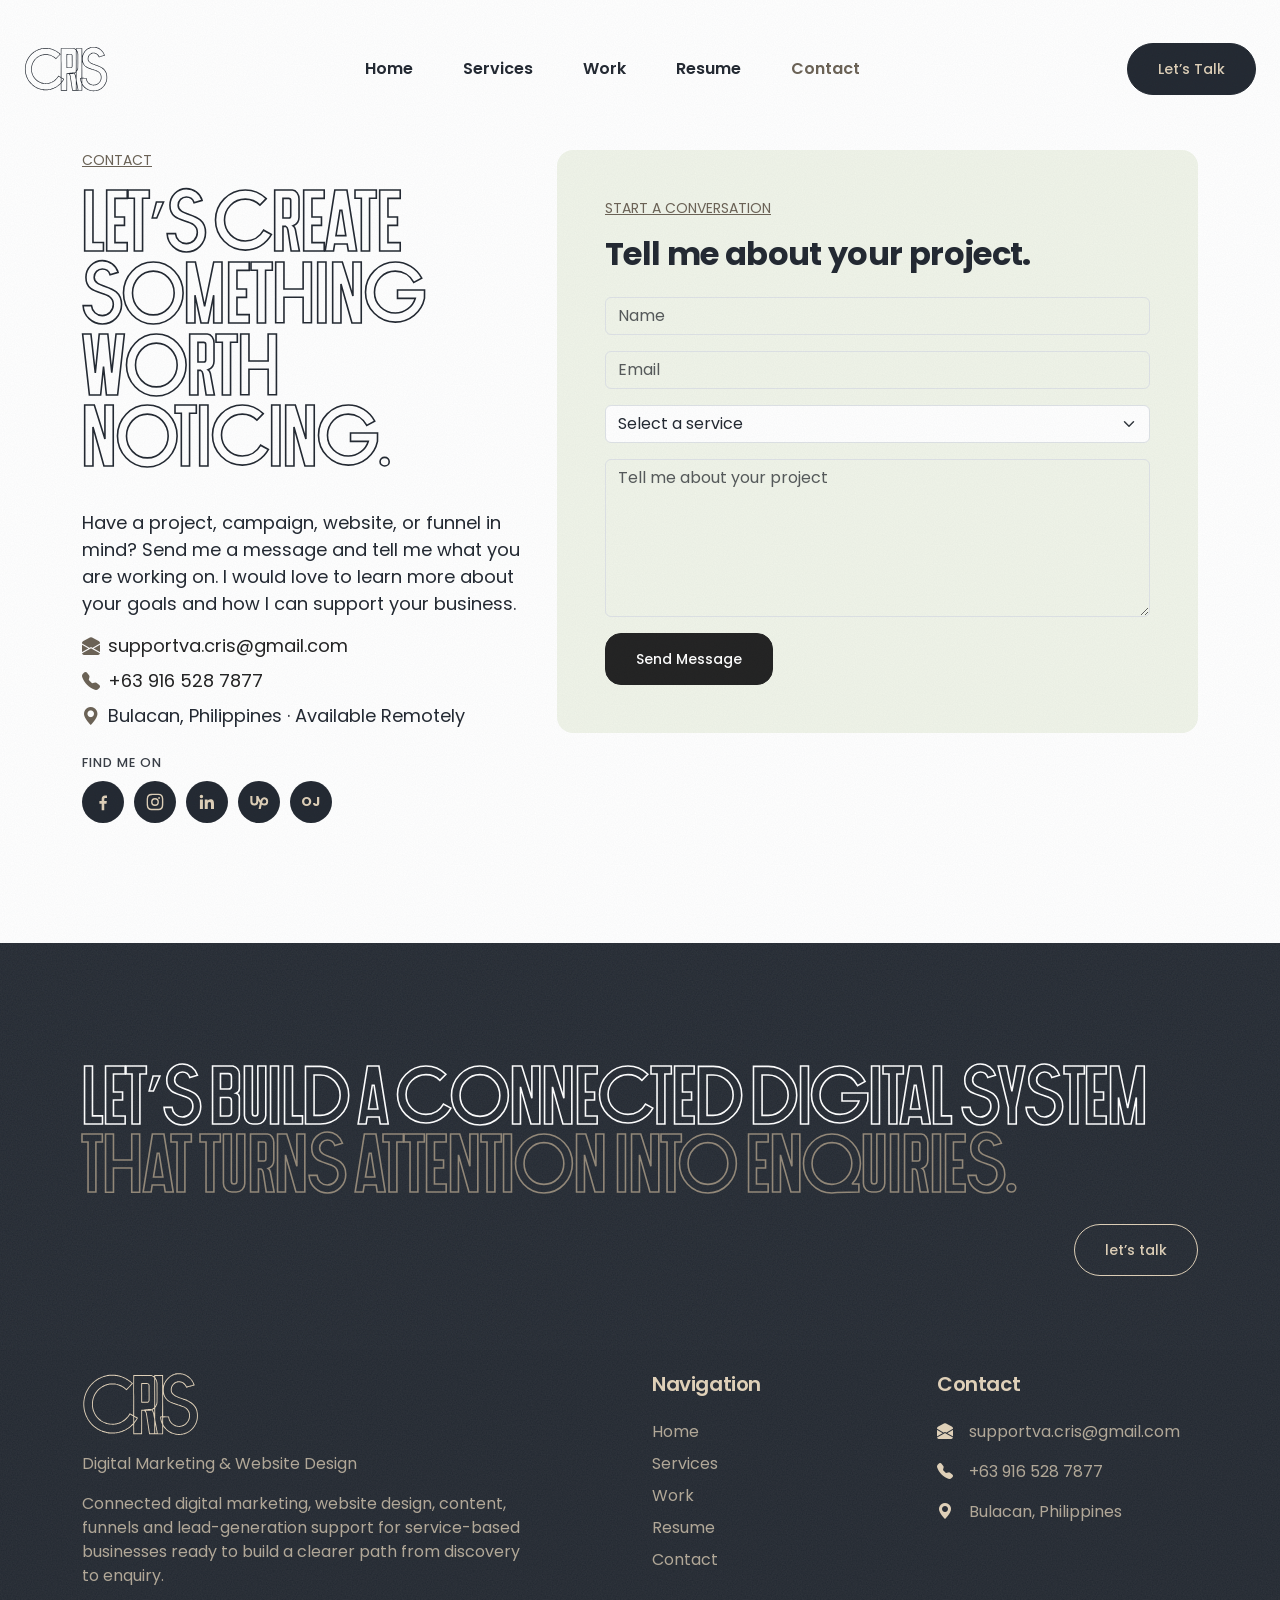
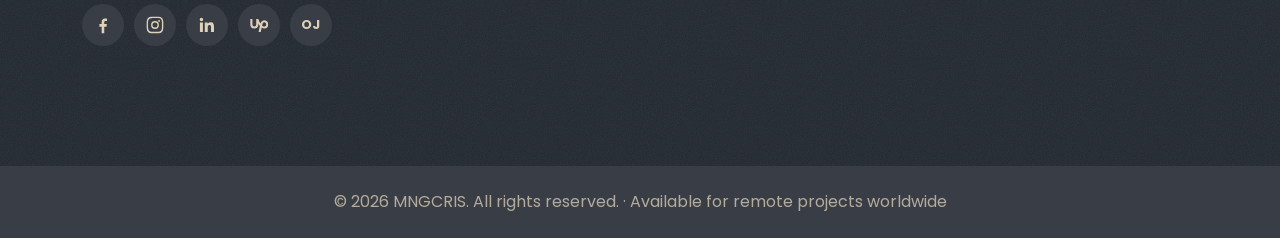
==== contact.html @ f8f69acc "New email + social links (FB, IG, LinkedIn, Upwork, OnlineJobs.ph)" ====
<!doctype html>
<html lang="en" data-bs-theme="light">
<head>
<meta charset="UTF-8" /><meta name="viewport" content="width=device-width, initial-scale=1.0" />
<title>Contact · MNGCRIS</title>
<meta name="description" content="Get in touch about your website, content or marketing project." />
<link rel="stylesheet" href="assets/css/vendors/bootstrap.min.css" />
<link rel="stylesheet" href="assets/css/vendors/swiper-bundle.min.css" />
<link rel="stylesheet" href="assets/css/vendors/aos.css" />
<link rel="stylesheet" href="assets/css/vendors/odometer.css" />
<link rel="stylesheet" href="assets/css/vendors/magnific-popup.css" />
<link rel="stylesheet" href="assets/css/vendors/carouselTicker.css" />
<link rel="stylesheet" href="assets/fonts/bootstrap-icons/bootstrap-icons.min.css" />
<link rel="stylesheet" href="assets/fonts/boxicons/boxicons.min.css" />
<link rel="stylesheet" href="assets/fonts/fontawesome/fontawesome.min.css" />
<link rel="stylesheet" href="assets/fonts/fontawesome/brands.min.css" />
<link rel="stylesheet" href="assets/fonts/fontawesome/solid.min.css" />
<link rel="stylesheet" href="assets/css/main.css" />
<link rel="preconnect" href="https://fonts.googleapis.com" /><link rel="preconnect" href="https://fonts.gstatic.com" crossorigin />
<link rel="stylesheet" href="https://fonts.googleapis.com/css2?family=Poppins:wght@300;400;500;600;700;800&display=swap" />
<link rel="icon" type="image/png" href="assets/imgs/favicon.png" />
<link rel="stylesheet" href="assets/css/custom.css" />
</head>
<body class="position-relative">
<header>
<nav class="navbar navbar-expand-lg py-0 z-5 tcmenu__wrap">
 <div class="d-flex p-4 custom-container mx-auto justify-content-between align-items-center w-100">
  <a class="navbar-brand main-logo d-flex align-items-center gap-2" href="index.html"><img src="assets/imgs/logo-cris-navy.svg" alt="CRIS" class="logo-nav" /></a>
  <div class="d-none d-lg-flex"><ul class="navbar-nav mx-auto gap-4 align-items-lg-center"><li class="nav-item"><a class="nav-link" href="index.html">Home</a></li><li class="nav-item"><a class="nav-link" href="services.html">Services</a></li><li class="nav-item"><a class="nav-link" href="work.html">Work</a></li><li class="nav-item"><a class="nav-link" href="resume.html">Resume</a></li><li class="nav-item"><a class="nav-link active text-primary" href="contact.html">Contact</a></li></ul></div>
  <div class="d-flex align-items-center gap-4">
   
   <a href="contact.html" class="btn btn-primary rounded-pill d-none d-md-block">Let’s Talk</a>
   <button class="btn btn-primary d-lg-none" type="button" data-bs-toggle="offcanvas" data-bs-target="#mobileNav" aria-label="Menu"><i class="bi bi-list"></i></button>
  </div>
 </div>
</nav>
<div class="offcanvas offcanvas-end" tabindex="-1" id="mobileNav"><div class="offcanvas-header"><img src="assets/imgs/logo-cris-navy.svg" alt="CRIS" class="logo-nav" /><button type="button" class="btn-close" data-bs-dismiss="offcanvas"></button></div>
<div class="offcanvas-body"><ul class="list-unstyled fs-4"><li><a class="nav-link" href="index.html">Home</a></li><li><a class="nav-link" href="services.html">Services</a></li><li><a class="nav-link" href="work.html">Work</a></li><li><a class="nav-link" href="resume.html">Resume</a></li><li><a class="nav-link" href="contact.html">Contact</a></li></ul><div class="socials mt-4"><a href="https://www.facebook.com/crisdoesdigital/" target="_blank" rel="noopener" aria-label="Facebook" title="Facebook"><svg viewBox="0 0 24 24" aria-hidden="true"><path fill="currentColor" d="M13.5 22v-8h2.7l.4-3.2h-3.1V8.8c0-.9.3-1.5 1.6-1.5h1.7V4.4c-.3 0-1.3-.1-2.4-.1-2.4 0-4 1.5-4 4.1v2.4H7.7V14h2.7v8h3.1z"/></svg></a><a href="https://www.instagram.com/onlycyaccount/" target="_blank" rel="noopener" aria-label="Instagram" title="Instagram"><svg viewBox="0 0 24 24" aria-hidden="true"><path fill="currentColor" d="M12 7.3A4.7 4.7 0 1 0 12 16.7 4.7 4.7 0 0 0 12 7.3zm0 7.7a3 3 0 1 1 0-6 3 3 0 0 1 0 6zm4.9-8.9a1.1 1.1 0 1 0 0 2.2 1.1 1.1 0 0 0 0-2.2zM12 3.6c2.7 0 3 0 4.1.1 2.7.1 4 1.4 4.1 4.1.1 1.1.1 1.4.1 4.1s0 3-.1 4.1c-.1 2.7-1.4 4-4.1 4.1-1.1.1-1.4.1-4.1.1s-3 0-4.1-.1c-2.7-.1-4-1.4-4.1-4.1C3.7 15 3.6 14.7 3.6 12s0-3 .1-4.1C3.8 5.2 5.1 3.9 7.9 3.8 9 3.6 9.3 3.6 12 3.6zM12 2C9.3 2 8.9 2 7.8 2.1 4.2 2.2 2.2 4.2 2.1 7.8 2 8.9 2 9.3 2 12s0 3.1.1 4.2c.1 3.6 2.1 5.6 5.7 5.7 1.1.1 1.5.1 4.2.1s3.1 0 4.2-.1c3.6-.1 5.6-2.1 5.7-5.7.1-1.1.1-1.5.1-4.2s0-3.1-.1-4.2c-.1-3.6-2.1-5.6-5.7-5.7C15.1 2 14.7 2 12 2z"/></svg></a><a href="https://www.linkedin.com/in/crisdoesdigital" target="_blank" rel="noopener" aria-label="LinkedIn" title="LinkedIn"><svg viewBox="0 0 24 24" aria-hidden="true"><path fill="currentColor" d="M20.4 20.5h-3.6v-5.6c0-1.3 0-3-1.8-3s-2.1 1.4-2.1 2.9v5.7H9.3V9h3.4v1.6c.5-.9 1.6-1.8 3.4-1.8 3.6 0 4.3 2.4 4.3 5.5v6.2zM5.3 7.4a2.1 2.1 0 1 1 0-4.2 2.1 2.1 0 0 1 0 4.2zM7.1 20.5H3.5V9h3.6v11.5z"/></svg></a><a href="https://www.upwork.com/freelancers/~010fc5639277ec315d?mp_source=share" target="_blank" rel="noopener" aria-label="Upwork" title="Upwork"><svg viewBox="0 0 24 24" aria-hidden="true"><path fill="currentColor" d="M18.6 13.9c-1 0-2-.4-2.8-1.1l.2-1v-.1c.2-1.1.8-2.9 2.6-2.9a2.6 2.6 0 0 1 0 5.1zm0-7.7c-2.4 0-4.2 1.5-4.9 4-1.1-1.7-2-3.7-2.5-5.4H8.7v6.6a2.3 2.3 0 0 1-4.6 0V4.8H1.6v6.6a4.8 4.8 0 0 0 9.6 0v-1.1c.5 1 1.1 2.1 1.8 3l-1.5 7.2h2.6l1.1-5.2c1 .6 2.1 1 3.4 1a5.1 5.1 0 0 0 0-10.1z"/></svg></a><a href="https://www.onlinejobs.ph/jobseekers/info/2772796" target="_blank" rel="noopener" aria-label="OnlineJobs.ph" title="OnlineJobs.ph"><span class="oj-badge" aria-hidden="true">OJ</span></a></div></div></div>
</header>
<main>
<section class="pt-250 pb-120"><div class="container"><div class="row g-6">
<div class="col-lg-5"><div class="text-primary fw-normal fs-7 text-uppercase text-decoration-underline">Contact</div><h1 class="ds-3 fw-bold mt-3">Let’s create something worth noticing.</h1>
<p class="fs-5">Have a project, campaign, website, or funnel in mind? Send me a message and tell me what you are working on. I would love to learn more about your goals and how I can support your business.</p>
<a href="mailto:supportva.cris@gmail.com" class="d-block fs-5 mb-2"><i class="bi bi-envelope-open-fill text-primary me-2"></i>supportva.cris@gmail.com</a>
<a href="tel:+639165287877" class="d-block fs-5 mb-2"><i class="bi bi-telephone-fill text-primary me-2"></i>+63 916 528 7877</a>
<p class="fs-5"><i class="bi bi-geo-alt-fill text-primary me-2"></i>Bulacan, Philippines · Available Remotely</p><p class="sec-label text-start mt-4 mb-2">Find me on</p><div class="socials "><a href="https://www.facebook.com/crisdoesdigital/" target="_blank" rel="noopener" aria-label="Facebook" title="Facebook"><svg viewBox="0 0 24 24" aria-hidden="true"><path fill="currentColor" d="M13.5 22v-8h2.7l.4-3.2h-3.1V8.8c0-.9.3-1.5 1.6-1.5h1.7V4.4c-.3 0-1.3-.1-2.4-.1-2.4 0-4 1.5-4 4.1v2.4H7.7V14h2.7v8h3.1z"/></svg></a><a href="https://www.instagram.com/onlycyaccount/" target="_blank" rel="noopener" aria-label="Instagram" title="Instagram"><svg viewBox="0 0 24 24" aria-hidden="true"><path fill="currentColor" d="M12 7.3A4.7 4.7 0 1 0 12 16.7 4.7 4.7 0 0 0 12 7.3zm0 7.7a3 3 0 1 1 0-6 3 3 0 0 1 0 6zm4.9-8.9a1.1 1.1 0 1 0 0 2.2 1.1 1.1 0 0 0 0-2.2zM12 3.6c2.7 0 3 0 4.1.1 2.7.1 4 1.4 4.1 4.1.1 1.1.1 1.4.1 4.1s0 3-.1 4.1c-.1 2.7-1.4 4-4.1 4.1-1.1.1-1.4.1-4.1.1s-3 0-4.1-.1c-2.7-.1-4-1.4-4.1-4.1C3.7 15 3.6 14.7 3.6 12s0-3 .1-4.1C3.8 5.2 5.1 3.9 7.9 3.8 9 3.6 9.3 3.6 12 3.6zM12 2C9.3 2 8.9 2 7.8 2.1 4.2 2.2 2.2 4.2 2.1 7.8 2 8.9 2 9.3 2 12s0 3.1.1 4.2c.1 3.6 2.1 5.6 5.7 5.7 1.1.1 1.5.1 4.2.1s3.1 0 4.2-.1c3.6-.1 5.6-2.1 5.7-5.7.1-1.1.1-1.5.1-4.2s0-3.1-.1-4.2c-.1-3.6-2.1-5.6-5.7-5.7C15.1 2 14.7 2 12 2z"/></svg></a><a href="https://www.linkedin.com/in/crisdoesdigital" target="_blank" rel="noopener" aria-label="LinkedIn" title="LinkedIn"><svg viewBox="0 0 24 24" aria-hidden="true"><path fill="currentColor" d="M20.4 20.5h-3.6v-5.6c0-1.3 0-3-1.8-3s-2.1 1.4-2.1 2.9v5.7H9.3V9h3.4v1.6c.5-.9 1.6-1.8 3.4-1.8 3.6 0 4.3 2.4 4.3 5.5v6.2zM5.3 7.4a2.1 2.1 0 1 1 0-4.2 2.1 2.1 0 0 1 0 4.2zM7.1 20.5H3.5V9h3.6v11.5z"/></svg></a><a href="https://www.upwork.com/freelancers/~010fc5639277ec315d?mp_source=share" target="_blank" rel="noopener" aria-label="Upwork" title="Upwork"><svg viewBox="0 0 24 24" aria-hidden="true"><path fill="currentColor" d="M18.6 13.9c-1 0-2-.4-2.8-1.1l.2-1v-.1c.2-1.1.8-2.9 2.6-2.9a2.6 2.6 0 0 1 0 5.1zm0-7.7c-2.4 0-4.2 1.5-4.9 4-1.1-1.7-2-3.7-2.5-5.4H8.7v6.6a2.3 2.3 0 0 1-4.6 0V4.8H1.6v6.6a4.8 4.8 0 0 0 9.6 0v-1.1c.5 1 1.1 2.1 1.8 3l-1.5 7.2h2.6l1.1-5.2c1 .6 2.1 1 3.4 1a5.1 5.1 0 0 0 0-10.1z"/></svg></a><a href="https://www.onlinejobs.ph/jobseekers/info/2772796" target="_blank" rel="noopener" aria-label="OnlineJobs.ph" title="OnlineJobs.ph"><span class="oj-badge" aria-hidden="true">OJ</span></a></div></div>
<div class="col-lg-7"><div class="p-7 rounded-4 bg-secondary-1"><div class="text-primary fw-normal fs-7 text-uppercase text-decoration-underline">Start a conversation</div><h2 class="mt-3">Tell me about your project.</h2>
<form id="contactForm" class="mt-4">
<input class="form-control mb-3" name="name" placeholder="Name" required />
<input class="form-control mb-3" type="email" name="email" placeholder="Email" required />
<select class="form-select mb-3" name="service" required><option value="">Select a service</option><option>Social Media Management</option><option>Turnkey Website Launch</option><option>Funnel Design</option><option>Hourly Marketing Support</option><option>Content &amp; Creative Strategy</option><option>Lead Generation</option><option>Paid Advertising</option><option>Email Marketing</option><option>Marketing Operations</option><option>Other Marketing Support</option></select>
<textarea class="form-control mb-3" name="message" rows="6" placeholder="Tell me about your project" required></textarea>
<button type="submit" class="btn btn-dark">Send Message</button></form></div></div></div></div></section>
<script>
document.getElementById('contactForm').addEventListener('submit',function(e){e.preventDefault();var f=e.target;
var b='Name: '+f.name.value+'\nEmail: '+f.email.value+'\nService: '+f.service.value+'\n\n'+f.message.value;
location.href='mailto:supportva.cris@gmail.com?subject='+encodeURIComponent('Project enquiry: '+f.service.value)+'&body='+encodeURIComponent(b);});
</script></main>
<footer>
 <div class="footer-home1 bg-black bg-dark-black pt-120 position-relative overflow-hidden">
  <div class="container mb-10"><div class="row"><div class="col-12 d-flex flex-wrap align-items-center gap-4">
   <h2 class="text-white display-head mb-0">Let’s build a connected digital system<br/><span class="text-white-50">that turns attention into enquiries.</span></h2>
   <a href="contact.html" class="btn btn-light btn-lg rounded-pill ms-lg-auto">let’s talk</a>
  </div></div></div>
  <div class="container pb-120"><div class="row">
   <div class="col-lg-5 mb-5 mb-lg-0">
    <img src="assets/imgs/logo-cris-cream.svg" alt="CRIS" class="logo-foot mb-3" /><p class="text-secondary">Digital Marketing &amp; Website Design</p>
    <p class="mt-3 text-secondary">Connected digital marketing, website design, content, funnels and lead-generation support for service-based businesses ready to build a clearer path from discovery to enquiry.</p>
    <div class="socials socials-dark mt-3"><a href="https://www.facebook.com/crisdoesdigital/" target="_blank" rel="noopener" aria-label="Facebook" title="Facebook"><svg viewBox="0 0 24 24" aria-hidden="true"><path fill="currentColor" d="M13.5 22v-8h2.7l.4-3.2h-3.1V8.8c0-.9.3-1.5 1.6-1.5h1.7V4.4c-.3 0-1.3-.1-2.4-.1-2.4 0-4 1.5-4 4.1v2.4H7.7V14h2.7v8h3.1z"/></svg></a><a href="https://www.instagram.com/onlycyaccount/" target="_blank" rel="noopener" aria-label="Instagram" title="Instagram"><svg viewBox="0 0 24 24" aria-hidden="true"><path fill="currentColor" d="M12 7.3A4.7 4.7 0 1 0 12 16.7 4.7 4.7 0 0 0 12 7.3zm0 7.7a3 3 0 1 1 0-6 3 3 0 0 1 0 6zm4.9-8.9a1.1 1.1 0 1 0 0 2.2 1.1 1.1 0 0 0 0-2.2zM12 3.6c2.7 0 3 0 4.1.1 2.7.1 4 1.4 4.1 4.1.1 1.1.1 1.4.1 4.1s0 3-.1 4.1c-.1 2.7-1.4 4-4.1 4.1-1.1.1-1.4.1-4.1.1s-3 0-4.1-.1c-2.7-.1-4-1.4-4.1-4.1C3.7 15 3.6 14.7 3.6 12s0-3 .1-4.1C3.8 5.2 5.1 3.9 7.9 3.8 9 3.6 9.3 3.6 12 3.6zM12 2C9.3 2 8.9 2 7.8 2.1 4.2 2.2 2.2 4.2 2.1 7.8 2 8.9 2 9.3 2 12s0 3.1.1 4.2c.1 3.6 2.1 5.6 5.7 5.7 1.1.1 1.5.1 4.2.1s3.1 0 4.2-.1c3.6-.1 5.6-2.1 5.7-5.7.1-1.1.1-1.5.1-4.2s0-3.1-.1-4.2c-.1-3.6-2.1-5.6-5.7-5.7C15.1 2 14.7 2 12 2z"/></svg></a><a href="https://www.linkedin.com/in/crisdoesdigital" target="_blank" rel="noopener" aria-label="LinkedIn" title="LinkedIn"><svg viewBox="0 0 24 24" aria-hidden="true"><path fill="currentColor" d="M20.4 20.5h-3.6v-5.6c0-1.3 0-3-1.8-3s-2.1 1.4-2.1 2.9v5.7H9.3V9h3.4v1.6c.5-.9 1.6-1.8 3.4-1.8 3.6 0 4.3 2.4 4.3 5.5v6.2zM5.3 7.4a2.1 2.1 0 1 1 0-4.2 2.1 2.1 0 0 1 0 4.2zM7.1 20.5H3.5V9h3.6v11.5z"/></svg></a><a href="https://www.upwork.com/freelancers/~010fc5639277ec315d?mp_source=share" target="_blank" rel="noopener" aria-label="Upwork" title="Upwork"><svg viewBox="0 0 24 24" aria-hidden="true"><path fill="currentColor" d="M18.6 13.9c-1 0-2-.4-2.8-1.1l.2-1v-.1c.2-1.1.8-2.9 2.6-2.9a2.6 2.6 0 0 1 0 5.1zm0-7.7c-2.4 0-4.2 1.5-4.9 4-1.1-1.7-2-3.7-2.5-5.4H8.7v6.6a2.3 2.3 0 0 1-4.6 0V4.8H1.6v6.6a4.8 4.8 0 0 0 9.6 0v-1.1c.5 1 1.1 2.1 1.8 3l-1.5 7.2h2.6l1.1-5.2c1 .6 2.1 1 3.4 1a5.1 5.1 0 0 0 0-10.1z"/></svg></a><a href="https://www.onlinejobs.ph/jobseekers/info/2772796" target="_blank" rel="noopener" aria-label="OnlineJobs.ph" title="OnlineJobs.ph"><span class="oj-badge" aria-hidden="true">OJ</span></a></div>
   </div>
   <div class="col-lg-3 col-6 offset-lg-1"><h4 class="text-white mb-4">Navigation</h4><ul class="list-unstyled">
    <li class="mb-2"><a class="text-secondary" href="index.html">Home</a></li><li class="mb-2"><a class="text-secondary" href="services.html">Services</a></li><li class="mb-2"><a class="text-secondary" href="work.html">Work</a></li><li class="mb-2"><a class="text-secondary" href="resume.html">Resume</a></li><li class="mb-2"><a class="text-secondary" href="contact.html">Contact</a></li></ul></div>
   <div class="col-lg-3 col-6"><h4 class="text-white mb-4">Contact</h4>
    <a href="mailto:supportva.cris@gmail.com" class="d-flex mb-3 text-secondary"><i class="bi bi-envelope-open-fill me-3 text-white"></i>supportva.cris@gmail.com</a>
    <a href="tel:+639165287877" class="d-flex mb-3 text-secondary"><i class="bi bi-telephone-fill me-3 text-white"></i>+63 916 528 7877</a>
    <p class="d-flex text-secondary"><i class="bi bi-geo-alt-fill me-3 text-white"></i>Bulacan, Philippines</p></div>
  </div></div>
 </div>
 <div class="bg-dark py-4 text-center"><p class="mb-0 text-secondary">© <span id="yr"></span> MNGCRIS. All rights reserved. · Available for remote projects worldwide</p></div>
</footer>
<script src="assets/js/vendors/jquery-3.7.1.min.js"></script>
<script src="assets/js/vendors/bootstrap.bundle.min.js"></script>
<script src="assets/js/vendors/swiper-bundle.min.js"></script>
<script src="assets/js/vendors/aos.js"></script>
<script src="assets/js/vendors/wow.min.js"></script>
<script src="assets/js/vendors/jquery.appear.js"></script>
<script src="assets/js/vendors/jquery.odometer.min.js"></script>
<script src="assets/js/vendors/jquery.magnific-popup.min.js"></script>
<script src="assets/js/vendors/jquery.carouselTicker.min.js"></script>
<script src="assets/js/vendors/imagesloaded.pkgd.min.js"></script>
<script src="assets/js/vendors/isotope.pkgd.min.js"></script>
<script src="assets/js/main.js"></script>
<script src="assets/js/anim.js"></script>
<script>document.getElementById('yr').textContent=new Date().getFullYear();</script>
</body></html>
---- assets/css/vendors/carouselTicker.css ----
/**
 * CSS style for carouselTicker
 **/
.carouselTicker__list {
    margin: 10px 0;
    padding: 0;
    list-style-type: none;
    overflow: hidden;
}
.carouselTicker__item {
    margin: 0 32px;
    float: left;
    text-align: center;
}
/**
 * CSS style for vertical direction
 **/
.carouselTicker_vertical .carouselTicker__list {
    margin: 0;
}
.carouselTicker_vertical .carouselTicker__item {
    margin: 0 0 5px 0;
    line-height: 60px;
    text-align: center;
}
#carouselTicker .carouselTicker__item,
#carouselTicker-destructor-example .carouselTicker__item,
#carouselTicker-buttons-controls-example .carouselTicker__item {
    width: auto;
    height: auto;
    line-height: normal;
}
.carouselTicker__item img {
    vertical-align: top;
}
---- assets/fonts/fontawesome/brands.min.css ----
/*!
 * Font Awesome Free 6.5.2 by @fontawesome - https://fontawesome.com
 * License - https://fontawesome.com/license/free (Icons: CC BY 4.0, Fonts: SIL OFL 1.1, Code: MIT License)
 * Copyright 2024 Fonticons, Inc.
 */
:host,:root{--fa-style-family-brands:"Font Awesome 6 Brands";--fa-font-brands:normal 400 1em/1 "Font Awesome 6 Brands"}@font-face{font-family:"Font Awesome 6 Brands";font-style:normal;font-weight:400;font-display:block;src:url(fonts/fa-brands-400.woff2) format("woff2"),url(fonts/fa-brands-400.ttf) format("truetype")}.fa-brands,.fab{font-weight:400}.fa-monero:before{content:"\f3d0"}.fa-hooli:before{content:"\f427"}.fa-yelp:before{content:"\f1e9"}.fa-cc-visa:before{content:"\f1f0"}.fa-lastfm:before{content:"\f202"}.fa-shopware:before{content:"\f5b5"}.fa-creative-commons-nc:before{content:"\f4e8"}.fa-aws:before{content:"\f375"}.fa-redhat:before{content:"\f7bc"}.fa-yoast:before{content:"\f2b1"}.fa-cloudflare:before{content:"\e07d"}.fa-ups:before{content:"\f7e0"}.fa-pixiv:before{content:"\e640"}.fa-wpexplorer:before{content:"\f2de"}.fa-dyalog:before{content:"\f399"}.fa-bity:before{content:"\f37a"}.fa-stackpath:before{content:"\f842"}.fa-buysellads:before{content:"\f20d"}.fa-first-order:before{content:"\f2b0"}.fa-modx:before{content:"\f285"}.fa-guilded:before{content:"\e07e"}.fa-vnv:before{content:"\f40b"}.fa-js-square:before,.fa-square-js:before{content:"\f3b9"}.fa-microsoft:before{content:"\f3ca"}.fa-qq:before{content:"\f1d6"}.fa-orcid:before{content:"\f8d2"}.fa-java:before{content:"\f4e4"}.fa-invision:before{content:"\f7b0"}.fa-creative-commons-pd-alt:before{content:"\f4ed"}.fa-centercode:before{content:"\f380"}.fa-glide-g:before{content:"\f2a6"}.fa-drupal:before{content:"\f1a9"}.fa-jxl:before{content:"\e67b"}.fa-hire-a-helper:before{content:"\f3b0"}.fa-creative-commons-by:before{content:"\f4e7"}.fa-unity:before{content:"\e049"}.fa-whmcs:before{content:"\f40d"}.fa-rocketchat:before{content:"\f3e8"}.fa-vk:before{content:"\f189"}.fa-untappd:before{content:"\f405"}.fa-mailchimp:before{content:"\f59e"}.fa-css3-alt:before{content:"\f38b"}.fa-reddit-square:before,.fa-square-reddit:before{content:"\f1a2"}.fa-vimeo-v:before{content:"\f27d"}.fa-contao:before{content:"\f26d"}.fa-square-font-awesome:before{content:"\e5ad"}.fa-deskpro:before{content:"\f38f"}.fa-brave:before{content:"\e63c"}.fa-sistrix:before{content:"\f3ee"}.fa-instagram-square:before,.fa-square-instagram:before{content:"\e055"}.fa-battle-net:before{content:"\f835"}.fa-the-red-yeti:before{content:"\f69d"}.fa-hacker-news-square:before,.fa-square-hacker-news:before{content:"\f3af"}.fa-edge:before{content:"\f282"}.fa-threads:before{content:"\e618"}.fa-napster:before{content:"\f3d2"}.fa-snapchat-square:before,.fa-square-snapchat:before{content:"\f2ad"}.fa-google-plus-g:before{content:"\f0d5"}.fa-artstation:before{content:"\f77a"}.fa-markdown:before{content:"\f60f"}.fa-sourcetree:before{content:"\f7d3"}.fa-google-plus:before{content:"\f2b3"}.fa-diaspora:before{content:"\f791"}.fa-foursquare:before{content:"\f180"}.fa-stack-overflow:before{content:"\f16c"}.fa-github-alt:before{content:"\f113"}.fa-phoenix-squadron:before{content:"\f511"}.fa-pagelines:before{content:"\f18c"}.fa-algolia:before{content:"\f36c"}.fa-red-river:before{content:"\f3e3"}.fa-creative-commons-sa:before{content:"\f4ef"}.fa-safari:before{content:"\f267"}.fa-google:before{content:"\f1a0"}.fa-font-awesome-alt:before,.fa-square-font-awesome-stroke:before{content:"\f35c"}.fa-atlassian:before{content:"\f77b"}.fa-linkedin-in:before{content:"\f0e1"}.fa-digital-ocean:before{content:"\f391"}.fa-nimblr:before{content:"\f5a8"}.fa-chromecast:before{content:"\f838"}.fa-evernote:before{content:"\f839"}.fa-hacker-news:before{content:"\f1d4"}.fa-creative-commons-sampling:before{content:"\f4f0"}.fa-adversal:before{content:"\f36a"}.fa-creative-commons:before{content:"\f25e"}.fa-watchman-monitoring:before{content:"\e087"}.fa-fonticons:before{content:"\f280"}.fa-weixin:before{content:"\f1d7"}.fa-shirtsinbulk:before{content:"\f214"}.fa-codepen:before{content:"\f1cb"}.fa-git-alt:before{content:"\f841"}.fa-lyft:before{content:"\f3c3"}.fa-rev:before{content:"\f5b2"}.fa-windows:before{content:"\f17a"}.fa-wizards-of-the-coast:before{content:"\f730"}.fa-square-viadeo:before,.fa-viadeo-square:before{content:"\f2aa"}.fa-meetup:before{content:"\f2e0"}.fa-centos:before{content:"\f789"}.fa-adn:before{content:"\f170"}.fa-cloudsmith:before{content:"\f384"}.fa-opensuse:before{content:"\e62b"}.fa-pied-piper-alt:before{content:"\f1a8"}.fa-dribbble-square:before,.fa-square-dribbble:before{content:"\f397"}.fa-codiepie:before{content:"\f284"}.fa-node:before{content:"\f419"}.fa-mix:before{content:"\f3cb"}.fa-steam:before{content:"\f1b6"}.fa-cc-apple-pay:before{content:"\f416"}.fa-scribd:before{content:"\f28a"}.fa-debian:before{content:"\e60b"}.fa-openid:before{content:"\f19b"}.fa-instalod:before{content:"\e081"}.fa-expeditedssl:before{content:"\f23e"}.fa-sellcast:before{content:"\f2da"}.fa-square-twitter:before,.fa-twitter-square:before{content:"\f081"}.fa-r-project:before{content:"\f4f7"}.fa-delicious:before{content:"\f1a5"}.fa-freebsd:before{content:"\f3a4"}.fa-vuejs:before{content:"\f41f"}.fa-accusoft:before{content:"\f369"}.fa-ioxhost:before{content:"\f208"}.fa-fonticons-fi:before{content:"\f3a2"}.fa-app-store:before{content:"\f36f"}.fa-cc-mastercard:before{content:"\f1f1"}.fa-itunes-note:before{content:"\f3b5"}.fa-golang:before{content:"\e40f"}.fa-kickstarter:before,.fa-square-kickstarter:before{content:"\f3bb"}.fa-grav:before{content:"\f2d6"}.fa-weibo:before{content:"\f18a"}.fa-uncharted:before{content:"\e084"}.fa-firstdraft:before{content:"\f3a1"}.fa-square-youtube:before,.fa-youtube-square:before{content:"\f431"}.fa-wikipedia-w:before{content:"\f266"}.fa-rendact:before,.fa-wpressr:before{content:"\f3e4"}.fa-angellist:before{content:"\f209"}.fa-galactic-republic:before{content:"\f50c"}.fa-nfc-directional:before{content:"\e530"}.fa-skype:before{content:"\f17e"}.fa-joget:before{content:"\f3b7"}.fa-fedora:before{content:"\f798"}.fa-stripe-s:before{content:"\f42a"}.fa-meta:before{content:"\e49b"}.fa-laravel:before{content:"\f3bd"}.fa-hotjar:before{content:"\f3b1"}.fa-bluetooth-b:before{content:"\f294"}.fa-square-letterboxd:before{content:"\e62e"}.fa-sticker-mule:before{content:"\f3f7"}.fa-creative-commons-zero:before{content:"\f4f3"}.fa-hips:before{content:"\f452"}.fa-behance:before{content:"\f1b4"}.fa-reddit:before{content:"\f1a1"}.fa-discord:before{content:"\f392"}.fa-chrome:before{content:"\f268"}.fa-app-store-ios:before{content:"\f370"}.fa-cc-discover:before{content:"\f1f2"}.fa-wpbeginner:before{content:"\f297"}.fa-confluence:before{content:"\f78d"}.fa-shoelace:before{content:"\e60c"}.fa-mdb:before{content:"\f8ca"}.fa-dochub:before{content:"\f394"}.fa-accessible-icon:before{content:"\f368"}.fa-ebay:before{content:"\f4f4"}.fa-amazon:before{content:"\f270"}.fa-unsplash:before{content:"\e07c"}.fa-yarn:before{content:"\f7e3"}.fa-square-steam:before,.fa-steam-square:before{content:"\f1b7"}.fa-500px:before{content:"\f26e"}.fa-square-vimeo:before,.fa-vimeo-square:before{content:"\f194"}.fa-asymmetrik:before{content:"\f372"}.fa-font-awesome-flag:before,.fa-font-awesome-logo-full:before,.fa-font-awesome:before{content:"\f2b4"}.fa-gratipay:before{content:"\f184"}.fa-apple:before{content:"\f179"}.fa-hive:before{content:"\e07f"}.fa-gitkraken:before{content:"\f3a6"}.fa-keybase:before{content:"\f4f5"}.fa-apple-pay:before{content:"\f415"}.fa-padlet:before{content:"\e4a0"}.fa-amazon-pay:before{content:"\f42c"}.fa-github-square:before,.fa-square-github:before{content:"\f092"}.fa-stumbleupon:before{content:"\f1a4"}.fa-fedex:before{content:"\f797"}.fa-phoenix-framework:before{content:"\f3dc"}.fa-shopify:before{content:"\e057"}.fa-neos:before{content:"\f612"}.fa-square-threads:before{content:"\e619"}.fa-hackerrank:before{content:"\f5f7"}.fa-researchgate:before{content:"\f4f8"}.fa-swift:before{content:"\f8e1"}.fa-angular:before{content:"\f420"}.fa-speakap:before{content:"\f3f3"}.fa-angrycreative:before{content:"\f36e"}.fa-y-combinator:before{content:"\f23b"}.fa-empire:before{content:"\f1d1"}.fa-envira:before{content:"\f299"}.fa-google-scholar:before{content:"\e63b"}.fa-gitlab-square:before,.fa-square-gitlab:before{content:"\e5ae"}.fa-studiovinari:before{content:"\f3f8"}.fa-pied-piper:before{content:"\f2ae"}.fa-wordpress:before{content:"\f19a"}.fa-product-hunt:before{content:"\f288"}.fa-firefox:before{content:"\f269"}.fa-linode:before{content:"\f2b8"}.fa-goodreads:before{content:"\f3a8"}.fa-odnoklassniki-square:before,.fa-square-odnoklassniki:before{content:"\f264"}.fa-jsfiddle:before{content:"\f1cc"}.fa-sith:before{content:"\f512"}.fa-themeisle:before{content:"\f2b2"}.fa-page4:before{content:"\f3d7"}.fa-hashnode:before{content:"\e499"}.fa-react:before{content:"\f41b"}.fa-cc-paypal:before{content:"\f1f4"}.fa-squarespace:before{content:"\f5be"}.fa-cc-stripe:before{content:"\f1f5"}.fa-creative-commons-share:before{content:"\f4f2"}.fa-bitcoin:before{content:"\f379"}.fa-keycdn:before{content:"\f3ba"}.fa-opera:before{content:"\f26a"}.fa-itch-io:before{content:"\f83a"}.fa-umbraco:before{content:"\f8e8"}.fa-galactic-senate:before{content:"\f50d"}.fa-ubuntu:before{content:"\f7df"}.fa-draft2digital:before{content:"\f396"}.fa-stripe:before{content:"\f429"}.fa-houzz:before{content:"\f27c"}.fa-gg:before{content:"\f260"}.fa-dhl:before{content:"\f790"}.fa-pinterest-square:before,.fa-square-pinterest:before{content:"\f0d3"}.fa-xing:before{content:"\f168"}.fa-blackberry:before{content:"\f37b"}.fa-creative-commons-pd:before{content:"\f4ec"}.fa-playstation:before{content:"\f3df"}.fa-quinscape:before{content:"\f459"}.fa-less:before{content:"\f41d"}.fa-blogger-b:before{content:"\f37d"}.fa-opencart:before{content:"\f23d"}.fa-vine:before{content:"\f1ca"}.fa-signal-messenger:before{content:"\e663"}.fa-paypal:before{content:"\f1ed"}.fa-gitlab:before{content:"\f296"}.fa-typo3:before{content:"\f42b"}.fa-reddit-alien:before{content:"\f281"}.fa-yahoo:before{content:"\f19e"}.fa-dailymotion:before{content:"\e052"}.fa-affiliatetheme:before{content:"\f36b"}.fa-pied-piper-pp:before{content:"\f1a7"}.fa-bootstrap:before{content:"\f836"}.fa-odnoklassniki:before{content:"\f263"}.fa-nfc-symbol:before{content:"\e531"}.fa-mintbit:before{content:"\e62f"}.fa-ethereum:before{content:"\f42e"}.fa-speaker-deck:before{content:"\f83c"}.fa-creative-commons-nc-eu:before{content:"\f4e9"}.fa-patreon:before{content:"\f3d9"}.fa-avianex:before{content:"\f374"}.fa-ello:before{content:"\f5f1"}.fa-gofore:before{content:"\f3a7"}.fa-bimobject:before{content:"\f378"}.fa-brave-reverse:before{content:"\e63d"}.fa-facebook-f:before{content:"\f39e"}.fa-google-plus-square:before,.fa-square-google-plus:before{content:"\f0d4"}.fa-web-awesome:before{content:"\e682"}.fa-mandalorian:before{content:"\f50f"}.fa-first-order-alt:before{content:"\f50a"}.fa-osi:before{content:"\f41a"}.fa-google-wallet:before{content:"\f1ee"}.fa-d-and-d-beyond:before{content:"\f6ca"}.fa-periscope:before{content:"\f3da"}.fa-fulcrum:before{content:"\f50b"}.fa-cloudscale:before{content:"\f383"}.fa-forumbee:before{content:"\f211"}.fa-mizuni:before{content:"\f3cc"}.fa-schlix:before{content:"\f3ea"}.fa-square-xing:before,.fa-xing-square:before{content:"\f169"}.fa-bandcamp:before{content:"\f2d5"}.fa-wpforms:before{content:"\f298"}.fa-cloudversify:before{content:"\f385"}.fa-usps:before{content:"\f7e1"}.fa-megaport:before{content:"\f5a3"}.fa-magento:before{content:"\f3c4"}.fa-spotify:before{content:"\f1bc"}.fa-optin-monster:before{content:"\f23c"}.fa-fly:before{content:"\f417"}.fa-aviato:before{content:"\f421"}.fa-itunes:before{content:"\f3b4"}.fa-cuttlefish:before{content:"\f38c"}.fa-blogger:before{content:"\f37c"}.fa-flickr:before{content:"\f16e"}.fa-viber:before{content:"\f409"}.fa-soundcloud:before{content:"\f1be"}.fa-digg:before{content:"\f1a6"}.fa-tencent-weibo:before{content:"\f1d5"}.fa-letterboxd:before{content:"\e62d"}.fa-symfony:before{content:"\f83d"}.fa-maxcdn:before{content:"\f136"}.fa-etsy:before{content:"\f2d7"}.fa-facebook-messenger:before{content:"\f39f"}.fa-audible:before{content:"\f373"}.fa-think-peaks:before{content:"\f731"}.fa-bilibili:before{content:"\e3d9"}.fa-erlang:before{content:"\f39d"}.fa-x-twitter:before{content:"\e61b"}.fa-cotton-bureau:before{content:"\f89e"}.fa-dashcube:before{content:"\f210"}.fa-42-group:before,.fa-innosoft:before{content:"\e080"}.fa-stack-exchange:before{content:"\f18d"}.fa-elementor:before{content:"\f430"}.fa-pied-piper-square:before,.fa-square-pied-piper:before{content:"\e01e"}.fa-creative-commons-nd:before{content:"\f4eb"}.fa-palfed:before{content:"\f3d8"}.fa-superpowers:before{content:"\f2dd"}.fa-resolving:before{content:"\f3e7"}.fa-xbox:before{content:"\f412"}.fa-square-web-awesome-stroke:before{content:"\e684"}.fa-searchengin:before{content:"\f3eb"}.fa-tiktok:before{content:"\e07b"}.fa-facebook-square:before,.fa-square-facebook:before{content:"\f082"}.fa-renren:before{content:"\f18b"}.fa-linux:before{content:"\f17c"}.fa-glide:before{content:"\f2a5"}.fa-linkedin:before{content:"\f08c"}.fa-hubspot:before{content:"\f3b2"}.fa-deploydog:before{content:"\f38e"}.fa-twitch:before{content:"\f1e8"}.fa-ravelry:before{content:"\f2d9"}.fa-mixer:before{content:"\e056"}.fa-lastfm-square:before,.fa-square-lastfm:before{content:"\f203"}.fa-vimeo:before{content:"\f40a"}.fa-mendeley:before{content:"\f7b3"}.fa-uniregistry:before{content:"\f404"}.fa-figma:before{content:"\f799"}.fa-creative-commons-remix:before{content:"\f4ee"}.fa-cc-amazon-pay:before{content:"\f42d"}.fa-dropbox:before{content:"\f16b"}.fa-instagram:before{content:"\f16d"}.fa-cmplid:before{content:"\e360"}.fa-upwork:before{content:"\e641"}.fa-facebook:before{content:"\f09a"}.fa-gripfire:before{content:"\f3ac"}.fa-jedi-order:before{content:"\f50e"}.fa-uikit:before{content:"\f403"}.fa-fort-awesome-alt:before{content:"\f3a3"}.fa-phabricator:before{content:"\f3db"}.fa-ussunnah:before{content:"\f407"}.fa-earlybirds:before{content:"\f39a"}.fa-trade-federation:before{content:"\f513"}.fa-autoprefixer:before{content:"\f41c"}.fa-whatsapp:before{content:"\f232"}.fa-square-upwork:before{content:"\e67c"}.fa-slideshare:before{content:"\f1e7"}.fa-google-play:before{content:"\f3ab"}.fa-viadeo:before{content:"\f2a9"}.fa-line:before{content:"\f3c0"}.fa-google-drive:before{content:"\f3aa"}.fa-servicestack:before{content:"\f3ec"}.fa-simplybuilt:before{content:"\f215"}.fa-bitbucket:before{content:"\f171"}.fa-imdb:before{content:"\f2d8"}.fa-deezer:before{content:"\e077"}.fa-raspberry-pi:before{content:"\f7bb"}.fa-jira:before{content:"\f7b1"}.fa-docker:before{content:"\f395"}.fa-screenpal:before{content:"\e570"}.fa-bluetooth:before{content:"\f293"}.fa-gitter:before{content:"\f426"}.fa-d-and-d:before{content:"\f38d"}.fa-microblog:before{content:"\e01a"}.fa-cc-diners-club:before{content:"\f24c"}.fa-gg-circle:before{content:"\f261"}.fa-pied-piper-hat:before{content:"\f4e5"}.fa-kickstarter-k:before{content:"\f3bc"}.fa-yandex:before{content:"\f413"}.fa-readme:before{content:"\f4d5"}.fa-html5:before{content:"\f13b"}.fa-sellsy:before{content:"\f213"}.fa-square-web-awesome:before{content:"\e683"}.fa-sass:before{content:"\f41e"}.fa-wirsindhandwerk:before,.fa-wsh:before{content:"\e2d0"}.fa-buromobelexperte:before{content:"\f37f"}.fa-salesforce:before{content:"\f83b"}.fa-octopus-deploy:before{content:"\e082"}.fa-medapps:before{content:"\f3c6"}.fa-ns8:before{content:"\f3d5"}.fa-pinterest-p:before{content:"\f231"}.fa-apper:before{content:"\f371"}.fa-fort-awesome:before{content:"\f286"}.fa-waze:before{content:"\f83f"}.fa-bluesky:before{content:"\e671"}.fa-cc-jcb:before{content:"\f24b"}.fa-snapchat-ghost:before,.fa-snapchat:before{content:"\f2ab"}.fa-fantasy-flight-games:before{content:"\f6dc"}.fa-rust:before{content:"\e07a"}.fa-wix:before{content:"\f5cf"}.fa-behance-square:before,.fa-square-behance:before{content:"\f1b5"}.fa-supple:before{content:"\f3f9"}.fa-webflow:before{content:"\e65c"}.fa-rebel:before{content:"\f1d0"}.fa-css3:before{content:"\f13c"}.fa-staylinked:before{content:"\f3f5"}.fa-kaggle:before{content:"\f5fa"}.fa-space-awesome:before{content:"\e5ac"}.fa-deviantart:before{content:"\f1bd"}.fa-cpanel:before{content:"\f388"}.fa-goodreads-g:before{content:"\f3a9"}.fa-git-square:before,.fa-square-git:before{content:"\f1d2"}.fa-square-tumblr:before,.fa-tumblr-square:before{content:"\f174"}.fa-trello:before{content:"\f181"}.fa-creative-commons-nc-jp:before{content:"\f4ea"}.fa-get-pocket:before{content:"\f265"}.fa-perbyte:before{content:"\e083"}.fa-grunt:before{content:"\f3ad"}.fa-weebly:before{content:"\f5cc"}.fa-connectdevelop:before{content:"\f20e"}.fa-leanpub:before{content:"\f212"}.fa-black-tie:before{content:"\f27e"}.fa-themeco:before{content:"\f5c6"}.fa-python:before{content:"\f3e2"}.fa-android:before{content:"\f17b"}.fa-bots:before{content:"\e340"}.fa-free-code-camp:before{content:"\f2c5"}.fa-hornbill:before{content:"\f592"}.fa-js:before{content:"\f3b8"}.fa-ideal:before{content:"\e013"}.fa-git:before{content:"\f1d3"}.fa-dev:before{content:"\f6cc"}.fa-sketch:before{content:"\f7c6"}.fa-yandex-international:before{content:"\f414"}.fa-cc-amex:before{content:"\f1f3"}.fa-uber:before{content:"\f402"}.fa-github:before{content:"\f09b"}.fa-php:before{content:"\f457"}.fa-alipay:before{content:"\f642"}.fa-youtube:before{content:"\f167"}.fa-skyatlas:before{content:"\f216"}.fa-firefox-browser:before{content:"\e007"}.fa-replyd:before{content:"\f3e6"}.fa-suse:before{content:"\f7d6"}.fa-jenkins:before{content:"\f3b6"}.fa-twitter:before{content:"\f099"}.fa-rockrms:before{content:"\f3e9"}.fa-pinterest:before{content:"\f0d2"}.fa-buffer:before{content:"\f837"}.fa-npm:before{content:"\f3d4"}.fa-yammer:before{content:"\f840"}.fa-btc:before{content:"\f15a"}.fa-dribbble:before{content:"\f17d"}.fa-stumbleupon-circle:before{content:"\f1a3"}.fa-internet-explorer:before{content:"\f26b"}.fa-stubber:before{content:"\e5c7"}.fa-telegram-plane:before,.fa-telegram:before{content:"\f2c6"}.fa-old-republic:before{content:"\f510"}.fa-odysee:before{content:"\e5c6"}.fa-square-whatsapp:before,.fa-whatsapp-square:before{content:"\f40c"}.fa-node-js:before{content:"\f3d3"}.fa-edge-legacy:before{content:"\e078"}.fa-slack-hash:before,.fa-slack:before{content:"\f198"}.fa-medrt:before{content:"\f3c8"}.fa-usb:before{content:"\f287"}.fa-tumblr:before{content:"\f173"}.fa-vaadin:before{content:"\f408"}.fa-quora:before{content:"\f2c4"}.fa-square-x-twitter:before{content:"\e61a"}.fa-reacteurope:before{content:"\f75d"}.fa-medium-m:before,.fa-medium:before{content:"\f23a"}.fa-amilia:before{content:"\f36d"}.fa-mixcloud:before{content:"\f289"}.fa-flipboard:before{content:"\f44d"}.fa-viacoin:before{content:"\f237"}.fa-critical-role:before{content:"\f6c9"}.fa-sitrox:before{content:"\e44a"}.fa-discourse:before{content:"\f393"}.fa-joomla:before{content:"\f1aa"}.fa-mastodon:before{content:"\f4f6"}.fa-airbnb:before{content:"\f834"}.fa-wolf-pack-battalion:before{content:"\f514"}.fa-buy-n-large:before{content:"\f8a6"}.fa-gulp:before{content:"\f3ae"}.fa-creative-commons-sampling-plus:before{content:"\f4f1"}.fa-strava:before{content:"\f428"}.fa-ember:before{content:"\f423"}.fa-canadian-maple-leaf:before{content:"\f785"}.fa-teamspeak:before{content:"\f4f9"}.fa-pushed:before{content:"\f3e1"}.fa-wordpress-simple:before{content:"\f411"}.fa-nutritionix:before{content:"\f3d6"}.fa-wodu:before{content:"\e088"}.fa-google-pay:before{content:"\e079"}.fa-intercom:before{content:"\f7af"}.fa-zhihu:before{content:"\f63f"}.fa-korvue:before{content:"\f42f"}.fa-pix:before{content:"\e43a"}.fa-steam-symbol:before{content:"\f3f6"}
---- assets/fonts/fontawesome/solid.min.css ----
/*!
 * Font Awesome Free 6.5.2 by @fontawesome - https://fontawesome.com
 * License - https://fontawesome.com/license/free (Icons: CC BY 4.0, Fonts: SIL OFL 1.1, Code: MIT License)
 * Copyright 2024 Fonticons, Inc.
 */
:host,
:root {
    --fa-style-family-classic: 'Font Awesome 6 Free';
    --fa-font-solid: normal 900 1em/1 'Font Awesome 6 Free';
}
@font-face {
    font-family: 'Font Awesome 6 Free';
    font-style: normal;
    font-weight: 900;
    font-display: block;
    src:
        url(fonts/fa-solid-900.woff2) format('woff2'),
        url(fonts/fa-solid-900.ttf) format('truetype');
}
.fa-solid,
.fas {
    font-weight: 900;
}
---- assets/css/main.css ----
/*===========
   Theme Name: AliThemes - Bootstrap Dev Starter
   Author : alithemes
   Support: https://alithemes.ticksy.com
   Version: 1.0
=======
Table of contents
    01. Theme Default CSS
    02. Header
    03. Mobile Menu
    04. Banner
    05. Slider
    06. About
    07. Services
    08. Choose
    09. Project
    10. Pricing
    11. Request
    12. Consulting
    13. Testimonial
    14. Features
    15. Marquee
    16. Fact
    17. Team
    18. Call-back
    19. Blog
    20. Contact
    21. Brand
    22. 404 Error
    23. Footer
==============*/
@import url("https://fonts.googleapis.com/css2?family=DM+Sans:ital,opsz,wght@0,9..40,100..1000;1,9..40,100..1000&family=Manrope:wght@200..800&display=swap");
/*=============================
	Typography css start
===============================*/
body {
  font-family: var(--tc-body-font-family);
  font-size: var(--tc-body-font-size);
  font-weight: var(--tc-fw-regular);
  color: var(--tc-body-color);
  line-height: var(--tc-body-line-height);
}

.font-body {
  font-family: var(--tc-body-font-family);
}

.fs-120 {
  font-size: 120px;
}

.fs-170 {
  font-size: 170px !important;
}

.fs-96 {
  font-size: 96px !important;
}

.fs-230 {
  font-size: 230px !important;
}

.fs-250 {
  font-size: 250px !important;
}

.fs-1 {
  font-size: var(--tc-fs-1) !important;
}

.fs-2 {
  font-size: var(--tc-fs-2) !important;
}

.fs-3 {
  font-size: var(--tc-fs-3) !important;
}

.fs-4 {
  font-size: var(--tc-fs-4) !important;
}

.fs-5 {
  font-size: var(--tc-fs-5) !important;
}

.fs-6 {
  font-size: var(--tc-fs-6) !important;
}

.fs-7 {
  font-size: var(--tc-fs-7) !important;
}

.fs-8 {
  font-size: var(--tc-fs-8) !important;
}

.ds-1 {
  font-size: var(--tc-ds-1) !important;
}

.ds-2 {
  font-size: var(--tc-ds-2) !important;
}

.ds-3 {
  font-size: var(--tc-ds-3) !important;
}

.ds-4 {
  font-size: var(--tc-ds-4) !important;
}

.ds-5 {
  font-size: var(--tc-ds-5) !important;
}

.ds-6 {
  font-size: var(--tc-ds-6) !important;
}

.ds-xs-1 {
  font-size: var(--tc-ds-xs-1) !important;
}

.ds-xs-2 {
  font-size: var(--tc-ds-xs-2) !important;
}

.ds-xs-3 {
  font-size: var(--tc-ds-xs-3) !important;
}

.ds-xs-4 {
  font-size: var(--tc-ds-xs-4) !important;
}

.ds-xs-5 {
  font-size: var(--tc-ds-xs-5) !important;
}

.ds-xs-6 {
  font-size: var(--tc-ds-xs-6) !important;
}

.size-16 {
  width: 16px;
  height: 16px;
}

.size-14 {
  width: 14px;
  height: 14px;
}

.size-12 {
  width: 12px;
  height: 12px;
}

.size-22 {
  width: 22px;
  height: 22px;
}

.size-48 {
  width: 48px;
  height: 48px;
}

.size-50 {
  width: 50px;
  height: 50px;
}

.size-75 {
  width: 75px;
  height: 75px;
}

.shadow-1 {
  box-shadow: 0 0 20px 0 rgba(0, 0, 0, 0.1);
}

.rounded-full {
  border-radius: 50%;
}

.text-dark {
  color: var(--tc-color-neutral-900) !important;
}

.text-300 {
  color: var(--tc-color-neutral-300) !important;
}

.text-100 {
  color: var(--tc-color-neutral-100) !important;
}

.text-400 {
  color: var(--tc-color-neutral-400) !important;
}

.text-500 {
  color: var(--tc-color-neutral-500) !important;
}

.text-primary {
  color: var(--tc-theme-primary) !important;
}

.text-primary-light {
  color: var(--tc-theme-primary-light) !important;
}

.text-primary-dark {
  color: var(--tc-theme-primary-dark) !important;
}

.text-secondary {
  color: var(--tc-theme-secondary) !important;
}

.text-secondary-1 {
  color: var(--tc-theme-secondary-1) !important;
}

.text-hover-primary:hover {
  color: var(--tc-theme-primary) !important;
}

.bg-primary {
  background-color: var(--tc-theme-primary) !important;
}

.bg-primary-dark {
  background-color: var(--tc-theme-primary-dark) !important;
}

.w-80 {
  width: 80%;
}

.w-fit-content {
  width: -moz-fit-content;
  width: fit-content;
}

.mb-30px {
  margin-bottom: 30px;
}

.mb-10 {
  margin-bottom: 10px;
}

.pt-110px {
  padding-top: 110px;
}

.pb-110px {
  padding-bottom: 110px;
}

.pt-80px {
  padding-top: 80px;
}

.pb-80px {
  padding-bottom: 80px;
}

.mt-80px {
  margin-top: 80px;
}

.mb-80px {
  margin-bottom: 80px;
}

.top-100px {
  top: 100px;
}

.bg-linear-1 {
  background: linear-gradient(180deg, rgba(249, 246, 241, 0.37) 0%, rgba(147, 145, 142, 0) 100%);
}

.hover-up {
  transition: 0.3s ease-in-out;
}

.hover-up:hover {
  transform: translateY(-3px);
  transition: 0.3s ease-in-out;
}

.fs-18px {
  font-size: 18px;
}

img,
.img {
  max-width: 100%;
  transition: 0.3s;
}

a,
button {
  color: var(--tc-neutral-1000);
  outline: none;
  text-decoration: none;
  transition: 0.3s;
}

a:focus,
.btn:focus,
.button:focus {
  text-decoration: none;
  outline: none;
  box-shadow: none;
}

a:hover {
  color: var(--tc-theme-primary) !important;
  text-decoration: none;
}

.btn:hover {
  color: var(--bs-btn-hover-color) !important;
  background-color: var(--bs-btn-hover-bg);
  border-color: var(--bs-btn-hover-border-color);
}

button:focus,
input:focus,
input:focus,
textarea,
textarea:focus {
  outline: 0;
}

h1,
h2,
h3,
h4,
h5,
h6 {
  font-family: var(--tc-heading-font-family);
  color: var(--tc-heading-color);
  margin-top: 0px;
  font-weight: var(--tc-fw-semi-bold);
  line-height: var(--tc-heading-line-height);
  text-transform: unset;
  letter-spacing: 0.5px;
}

h1 a,
h2 a,
h3 a,
h4 a,
h5 a,
h6 a {
  color: inherit;
}

h1 {
  font-size: 60px;
}

h2 {
  font-size: 48px;
}

h3 {
  font-size: 38px;
}

h4 {
  font-size: 31px;
}

h5 {
  font-size: 25px;
}

h6 {
  font-size: 20px;
}

.list-wrap {
  margin: 0px;
  padding: 0px;
}

.list-wrap li {
  list-style: none;
}

p {
  font-family: var(--tc-body-font-family);
  font-size: var(--tc-body-font-size);
  line-height: var(--tc-body-line-height);
  font-weight: var(--tc-fw-regular);
  color: var(--tc-body-color);
  margin-bottom: 15px;
}

hr {
  border-bottom: 1px solid var(--tc-color-gray-1);
  border-top: 0 none;
  margin: 30px 0;
  padding: 0;
}

label {
  color: var(--tc-heading-color);
  cursor: pointer;
  font-size: var(--tc-body-font-size);
  font-weight: var(--tc-fw-regular);
}

input[type=color] {
  appearance: none;
  -moz-appearance: none;
  -webkit-appearance: none;
  background: none;
  border: 0;
  cursor: pointer;
  height: 100%;
  width: 100%;
  padding: 0;
  border-radius: 50%;
}

*::-moz-selection {
  background: var(--tc-theme-primary);
  color: var(--tc-neutral-0);
  text-shadow: none;
}

::-moz-selection {
  background: var(--tc-theme-primary);
  color: var(--tc-neutral-0);
  text-shadow: none;
}

::selection {
  background: var(--tc-theme-primary);
  color: var(--tc-neutral-0);
  text-shadow: none;
}

/*=============================
    - Input Placeholder
===============================*/
input,
textarea {
  color: var(--tc-body-color);
}

*::-moz-placeholder {
  color: var(--tc-body-color);
  font-size: var(--tc-body-font-size);
  opacity: 1;
}

*::placeholder {
  color: var(--tc-body-color);
  font-size: var(--tc-body-font-size);
  opacity: 1;
}

/*=============================
    - Common Classes
===============================*/
.fix {
  overflow: hidden;
}

.clear {
  clear: both;
}

:root {
  --tc-body-font-family: "DM Sans", sans-serif;
  --tc-heading-font-family: "DM Sans", sans-serif;
  --tc-display-font-family: "DM Sans", sans-serif;
  --tc-body-font-size: 16px;
  --tc-fs-1: 40px;
  --tc-fs-2: 32px;
  --tc-fs-3: 30px;
  --tc-fs-4: 24px;
  --tc-fs-5: 18px;
  --tc-fs-6: 16px;
  --tc-fs-7: 14px;
  --tc-fs-8: 12px;
  --tc-ds-1: 80px;
  --tc-ds-2: 72px;
  --tc-ds-3: 64px;
  --tc-ds-4: 56px;
  --tc-ds-5: 48px;
  --tc-ds-6: 40px;
  --tc-ds-xs-1: 64px;
  --tc-ds-xs-2: 56px;
  --tc-ds-xs-3: 48px;
  --tc-ds-xs-4: 36px;
  --tc-ds-xs-5: 28px;
  --tc-ds-xs-6: 20px;
  --tc-body-line-height: 1.5;
  --tc-heading-line-height: 1.2;
  --tc-theme-primary: #8054ff;
  --tc-theme-primary-rgb: rgba(128, 84, 255, 0.2);
  --tc-theme-primary-dark: #5d2fdf;
  --tc-theme-primary-light: #d8cbff;
  --tc-theme-secondary: #666666;
  --tc-theme-secondary-1: #f0f4e9;
  --tc-theme-heading: #222222;
  --tc-theme-body: #666666;
  --tc-neutral-0: #ffffff;
  --tc-neutral-50: #eaeaea;
  --tc-neutral-100: #d5d5d5;
  --tc-neutral-200: #ababab;
  --tc-neutral-300: #808080;
  --tc-neutral-400: #565656;
  --tc-neutral-500: #2c2c2c;
  --tc-neutral-600: #212121;
  --tc-neutral-700: #161616;
  --tc-neutral-800: #0b0b0b;
  --tc-neutral-900: #060606;
  --tc-neutral-1000: #222222;
  --tc-border-1: #e6e6e6;
  --tc-border-2: #e6e7f3;
  --tc-bg-1: #f0f4e9;
  --tc-gradient-1: linear-gradient(180deg, #ffffff 0%, #f0f4e9 100%);
  --tc-gradient-2: linear-gradient(90deg, #ffffff 0%, #f0f4e9 100%);
  --tc-gradient-3: -webkit-linear-gradient(top, rgb(0, 0, 0), rgb(255, 255, 255));
  --tc-gradient-4: -webkit-linear-gradient(bottom, rgb(34, 34, 34), rgb(153, 153, 153));
  --tc-gradient-5: -webkit-linear-gradient(top, rgb(111, 66, 193), rgb(255, 255, 255));
  --tc-shadow-1: 0px 30px 60px 0px rgba(0, 0, 0, 0.06);
  --tc-theme-dark-primary: #8054ff;
  --tc-theme-dark-primary-rgb: rgba(128, 84, 255, 0.2);
  --tc-theme-dark-primary-dark: #351a80;
  --tc-theme-dark-primary-light: #d8cbff;
  --tc-theme-dark-secondary: #666666;
  --tc-theme-dark-secondary-1: #1c1e19;
  --tc-theme-dark-heading: #8a8c85;
  --tc-theme-dark-body: #666666;
  --tc-neutral-dark-1000: #ffffff;
  --tc-neutral-dark-900: #eaeaea;
  --tc-neutral-dark-800: #d5d5d5;
  --tc-neutral-dark-700: #ababab;
  --tc-neutral-dark-600: #808080;
  --tc-neutral-dark-500: #565656;
  --tc-neutral-dark-400: #2c2c2c;
  --tc-neutral-dark-300: #212121;
  --tc-neutral-dark-200: #161616;
  --tc-neutral-dark-100: #0b0b0b;
  --tc-neutral-dark-50: #060606;
  --tc-neutral-dark-0: #161714;
  --tc-border-dark-1: #353831;
  --tc-border-dark-2: #2f312c;
  --tc-bg-dark-1: #1c1e19;
  --tc-gradient-dark-1: linear-gradient(180deg, rgb(22, 23, 20) 0%, rgb(23, 24, 23) 100%);
  --tc-gradient-dark-2: linear-gradient(90deg, rgb(22, 23, 20) 0%, rgb(23, 24, 23) 100%);
  --tc-gradient-dark-3: -webkit-linear-gradient(top, rgba(255, 255, 255, 0.5), rgba(28, 30, 25, 0));
  --tc-gradient-dark-4: -webkit-linear-gradient(bottom, rgb(153, 153, 153), rgb(34, 34, 34));
  --tc-gradient-dark-5: -webkit-linear-gradient(top, rgb(111, 66, 193), rgb(34, 34, 34));
  --tc-shadow-dark-1: 0px 30px 60px 0px rgba(0, 0, 0, 0.06);
  --tc-fw-extra-bold: 800;
  --tc-fw-bold: 700;
  --tc-fw-semi-bold: 600;
  --tc-fw-medium: 500;
  --tc-fw-regular: 400;
  --tc-fw-light: 300;
  --bs-primary-rgb: 128, 84, 255;
}

/*! normalize.css v8.0.1 | MIT License | github.com/necolas/normalize.css */
/* Document
   ========================================================================== */
/**
 * 1. Correct the line height in all browsers.
 * 2. Prevent adjustments of font size after orientation changes in iOS.
 */
html {
  line-height: 1.15; /* 1 */
  -webkit-text-size-adjust: 100%; /* 2 */
}

/* Sections
     ========================================================================== */
/**
   * Remove the margin in all browsers.
   */
body {
  margin: 0;
}

/**
   * Render the `main` element consistently in IE.
   */
main {
  display: block;
}

/**
   * Correct the font size and margin on `h1` elements within `section` and
   * `article` contexts in Chrome, Firefox, and Safari.
   */
h1 {
  font-size: 2em;
  margin: 0.67em 0;
}

/* Grouping content
     ========================================================================== */
/**
   * 1. Add the correct box sizing in Firefox.
   * 2. Show the overflow in Edge and IE.
   */
hr {
  box-sizing: content-box; /* 1 */
  height: 0; /* 1 */
  overflow: visible; /* 2 */
}

/**
   * 1. Correct the inheritance and scaling of font size in all browsers.
   * 2. Correct the odd `em` font sizing in all browsers.
   */
pre {
  font-family: monospace, monospace; /* 1 */
  font-size: 1em; /* 2 */
}

/* Text-level semantics
     ========================================================================== */
/**
   * Remove the gray background on active links in IE 10.
   */
a {
  background-color: transparent;
}

/**
   * 1. Remove the bottom border in Chrome 57-
   * 2. Add the correct text decoration in Chrome, Edge, IE, Opera, and Safari.
   */
abbr[title] {
  border-bottom: none; /* 1 */
  text-decoration: underline; /* 2 */
  -webkit-text-decoration: underline dotted;
          text-decoration: underline dotted; /* 2 */
}

/**
   * Add the correct font weight in Chrome, Edge, and Safari.
   */
b,
strong {
  font-weight: bolder;
}

/**
   * 1. Correct the inheritance and scaling of font size in all browsers.
   * 2. Correct the odd `em` font sizing in all browsers.
   */
code,
kbd,
samp {
  font-family: monospace, monospace; /* 1 */
  font-size: 1em; /* 2 */
}

/**
   * Add the correct font size in all browsers.
   */
small {
  font-size: 0.875em;
}

/**
   * Prevent `sub` and `sup` elements from affecting the line height in
   * all browsers.
   */
sub,
sup {
  font-size: 0.75em;
  line-height: 0;
  position: relative;
  vertical-align: baseline;
}

sub {
  bottom: -0.25em;
}

sup {
  top: -0.5em;
}

/* Embedded content
     ========================================================================== */
/**
   * Remove the border on images inside links in IE 10.
   */
img {
  border-style: none;
}

/* Forms
     ========================================================================== */
/**
   * 1. Change the font styles in all browsers.
   * 2. Remove the margin in Firefox and Safari.
   */
button,
input,
optgroup,
select,
textarea {
  font-family: inherit; /* 1 */
  font-size: 100%; /* 1 */
  line-height: 1.15; /* 1 */
  margin: 0; /* 2 */
}

/**
   * Show the overflow in IE.
   * 1. Show the overflow in Edge.
   */
button,
input {
  /* 1 */
  overflow: visible;
}

/**
   * Remove the inheritance of text transform in Edge, Firefox, and IE.
   * 1. Remove the inheritance of text transform in Firefox.
   */
button,
select {
  /* 1 */
  text-transform: none;
}

/**
   * Correct the inability to style clickable types in iOS and Safari.
   */
button,
[type=button],
[type=reset],
[type=submit] {
  -webkit-appearance: button;
}

/**
   * Remove the inner border and padding in Firefox.
   */
button::-moz-focus-inner,
[type=button]::-moz-focus-inner,
[type=reset]::-moz-focus-inner,
[type=submit]::-moz-focus-inner {
  border-style: none;
  padding: 0;
}

/**
   * Restore the focus styles unset by the previous rule.
   */
button:-moz-focusring,
[type=button]:-moz-focusring,
[type=reset]:-moz-focusring,
[type=submit]:-moz-focusring {
  outline: 1px dotted ButtonText;
}

/**
   * Correct the padding in Firefox.
   */
fieldset {
  padding: 0.35em 0.75em 0.625em;
}

/**
   * 1. Correct the text wrapping in Edge and IE.
   * 2. Correct the color inheritance from `fieldset` elements in IE.
   * 3. Remove the padding so developers are not caught out when they zero out
   *    `fieldset` elements in all browsers.
   */
legend {
  box-sizing: border-box; /* 1 */
  color: inherit; /* 2 */
  display: table; /* 1 */
  max-width: 100%; /* 1 */
  padding: 0; /* 3 */
  white-space: normal; /* 1 */
}

/**
   * Add the correct vertical alignment in Chrome, Firefox, and Opera.
   */
progress {
  vertical-align: baseline;
}

/**
   * Remove the default vertical scrollbar in IE 10+.
   */
textarea {
  overflow: auto;
}

/**
   * 1. Add the correct box sizing in IE 10.
   * 2. Remove the padding in IE 10.
   */
[type=checkbox],
[type=radio] {
  box-sizing: border-box; /* 1 */
  padding: 0; /* 2 */
}

/**
   * Correct the cursor style of increment and decrement buttons in Chrome.
   */
[type=number]::-webkit-inner-spin-button,
[type=number]::-webkit-outer-spin-button {
  height: auto;
}

/**
   * 1. Correct the odd appearance in Chrome and Safari.
   * 2. Correct the outline style in Safari.
   */
[type=search] {
  -webkit-appearance: textfield; /* 1 */
  outline-offset: -2px; /* 2 */
}

/**
   * Remove the inner padding in Chrome and Safari on macOS.
   */
[type=search]::-webkit-search-decoration {
  -webkit-appearance: none;
}

/**
   * 1. Correct the inability to style clickable types in iOS and Safari.
   * 2. Change font properties to `inherit` in Safari.
   */
::-webkit-file-upload-button {
  -webkit-appearance: button; /* 1 */
  font: inherit; /* 2 */
}

/* Interactive
     ========================================================================== */
/*
   * Add the correct display in Edge, IE 10+, and Firefox.
   */
details {
  display: block;
}

/*
   * Add the correct display in all browsers.
   */
summary {
  display: list-item;
}

/* Misc
     ========================================================================== */
/**
   * Add the correct display in IE 10+.
   */
template {
  display: none;
}

/**
   * Add the correct display in IE 10.
   */
[hidden] {
  display: none;
}

a {
  text-decoration: none;
}

img {
  max-width: 100%;
}

/*=============================
    Keyframe Animation
===============================*/
.zoom-img {
  transform: translateZ(0);
  overflow: hidden;
}
.zoom-img img {
  display: block;
  transition: transform 0.35s ease-in-out;
}
.zoom-img:hover img {
  transform: scale(1.05);
}
@keyframes hoverShine {
  100% {
    left: 125%;
  }
}
.shine-animate {
  display: block;
  overflow: hidden;
  position: relative;
  z-index: 1;
}
.shine-animate:before {
  position: absolute;
  top: 0;
  left: -100%;
  display: block;
  content: "";
  width: 50%;
  height: 100%;
  background: linear-gradient(to right, rgba(255, 255, 255, 0) 0%, rgba(255, 255, 255, 0.3) 100%);
  transform: skewX(-25deg);
  z-index: 1;
}

.shine-animate-item:hover .shine-animate:before {
  animation: hoverShine 1.2s;
}

.alltuchtopdown {
  animation: alltuchtopdown 1.5s ease-in-out 0s infinite alternate;
  animation-duration: 3s;
}

@keyframes alltuchtopdown {
  0% {
    transform: rotateX(0deg) translateY(0px);
  }
  50% {
    transform: rotateX(0deg) translateY(-20px);
  }
  100% {
    transform: rotateX(0deg) translateY(0px);
  }
}
.rightToLeft {
  animation-name: rightToLeft;
  animation-duration: 10s;
  animation-iteration-count: infinite;
  animation-timing-function: linear;
}

@keyframes rightToLeft {
  0% {
    transform: translateX(-30px);
  }
  50% {
    transform: translateX(-10px);
  }
  100% {
    transform: translateX(-30px);
  }
}
.ribbonRotate {
  animation-name: ribbonRotate;
  animation-duration: 10s;
  animation-iteration-count: infinite;
  animation-timing-function: linear;
}

@keyframes ribbonRotate {
  0%, 100% {
    transform: rotate(0);
  }
  25%, 75% {
    transform: rotate(15deg);
  }
  50% {
    transform: rotate(30deg);
  }
}
.rotateme {
  animation-name: rotateme;
  animation-duration: 10s;
  animation-iteration-count: infinite;
  animation-timing-function: linear;
}

@keyframes rotateme {
  from {
    transform: rotate(0deg);
  }
  to {
    transform: rotate(360deg);
  }
}
@keyframes fadeInUp2 {
  0% {
    opacity: 0;
    transform: translateY(20px);
  }
  100% {
    opacity: 1;
    transform: translateY(0);
  }
}
.fadeInUp2 {
  animation-name: fadeInUp2;
  animation-delay: 0.9s;
  animation-duration: 0.9s;
  animation-fill-mode: both;
}

@keyframes fadeInLeft2 {
  0% {
    opacity: 0;
    transform: translateX(-20px);
  }
  100% {
    opacity: 1;
    transform: translateX(0);
  }
}
.fadeInLeft2 {
  animation-name: fadeInLeft2;
  animation-delay: 0.9s;
  animation-duration: 0.9s;
  animation-fill-mode: both;
}

@keyframes marquee {
  0% {
    transform: translateX(0%);
  }
  100% {
    transform: translateX(-100%);
  }
}
@keyframes heartbeat {
  from {
    transform: scale(0.8);
  }
  to {
    transform: scale(1.05);
  }
}
@keyframes pulse-border {
  0% {
    transform: translateX(-50%) translateY(-50%) translateZ(0) scale(1);
    opacity: 1;
  }
  100% {
    transform: translateX(-50%) translateY(-50%) translateZ(0) scale(1.5);
    opacity: 0;
  }
}
.shake {
  animation-name: shake;
  animation-duration: 3s;
  animation-iteration-count: infinite;
  animation-timing-function: linear;
}
@keyframes shake {
  0% {
    transform: rotate(15deg);
  }
  50% {
    transform: rotate(-15deg);
  }
  100% {
    transform: rotate(15deg);
  }
}
@keyframes animation__shape {
  0% {
    stroke-dashoffset: 12;
  }
  100% {
    stroke-dashoffset: 0;
  }
}
@keyframes animation__shape-two {
  0% {
    stroke-dashoffset: 18;
  }
  100% {
    stroke-dashoffset: 0;
  }
}
@keyframes animation__shape-three {
  0% {
    stroke-dashoffset: 24;
  }
  100% {
    stroke-dashoffset: 0;
  }
}
@keyframes animation__shape-four {
  0% {
    stroke-dashoffset: 14;
  }
  100% {
    stroke-dashoffset: 0;
  }
}
@keyframes animation__shape-five {
  0% {
    stroke-dashoffset: 16;
  }
  100% {
    stroke-dashoffset: 0;
  }
}
@keyframes animate-positive {
  0% {
    width: 0;
  }
}
.spin {
  animation: spin 15s linear infinite;
}

@keyframes spin {
  0% {
    transform: rotate(0);
  }
  100% {
    transform: rotate(360deg);
  }
}
/*img-animation**********************/
.img-custom-anim-right {
  animation: img-anim-right 0.9s forwards cubic-bezier(0.645, 0.045, 0.355, 1) 0.4s;
  opacity: 0;
}

@keyframes img-anim-right {
  0% {
    transform: translateX(5%);
    clip-path: inset(0 0 0 100%);
    opacity: 0;
  }
  100% {
    transform: translateX(0);
    clip-path: inset(0 0 0 0);
    opacity: 1;
  }
}
.img-custom-anim-left {
  animation: img-anim-left 0.9s forwards cubic-bezier(0.645, 0.045, 0.355, 1) 0.4s;
  opacity: 0;
}

@keyframes img-anim-left {
  0% {
    transform: translateX(-5%);
    clip-path: inset(0 100% 0 0);
    opacity: 0;
  }
  100% {
    transform: translateX(0);
    clip-path: inset(0 0 0 0);
    opacity: 1;
  }
}
.img-custom-anim-top {
  animation: img-anim-top 0.9s forwards cubic-bezier(0.645, 0.045, 0.355, 1);
  opacity: 0;
}

@keyframes img-anim-top {
  0% {
    transform: translateY(-5%);
    clip-path: inset(0 0 100% 0);
    opacity: 0;
  }
  100% {
    transform: translateY(0);
    clip-path: inset(0 0 0 0);
    opacity: 1;
  }
}
@media (max-width: 767px) {
  .img-custom-anim-right,
  .img-custom-anim-left,
  .img-custom-anim-top {
    animation: none;
    opacity: 1;
  }
}
.slideinleft,
.slideinright,
.slideindown,
.slideinup {
  opacity: 0;
  animation-fill-mode: forwards;
  animation-iteration-count: 1;
  animation-duration: 0.9s;
  animation-delay: 0.3s;
  animation-name: var(--animation-name);
}

.swiper-slide-active .slideinleft {
  --animation-name: slideinleft;
}
.swiper-slide-active .slideinright {
  --animation-name: slideinright;
}
.swiper-slide-active .slideinup {
  --animation-name: slideinup;
}
.swiper-slide-active .slideindown {
  --animation-name: slideindown;
}

@keyframes slideinleft {
  0% {
    opacity: 0;
    transform: translateX(-100px);
  }
  100% {
    opacity: 1;
    transform: translateX(0);
  }
}
@keyframes slideinright {
  0% {
    opacity: 0;
    transform: translateX(180px);
  }
  100% {
    opacity: 1;
    transform: translateX(0);
  }
}
@keyframes slideindown {
  0% {
    opacity: 0;
    transform: translateY(-100px);
  }
  100% {
    opacity: 1;
    transform: translateY(0);
  }
}
@keyframes slideinup {
  0% {
    opacity: 0;
    transform: translateY(100px);
  }
  100% {
    opacity: 1;
    transform: translateY(0);
  }
}
/**
  * Rays
  *
  * @author jh3y
*/
@keyframes rays {
  from {
    opacity: 1;
    transform: scale(0);
  }
  to {
    opacity: 0;
    transform: scale(1);
  }
}
.rays:after,
.rays:before {
  border-radius: 100%;
  content: "";
  position: absolute;
}

.rays:after {
  animation: rays 1.5s infinite;
  border: 10px solid var(--tc-theme-primary);
  height: 100px;
  width: 100px;
}

.rays:before {
  background: var(--tc-theme-primary);
  height: 20px;
  width: 20px;
}

.effect-curtain {
  position: relative;
  overflow: hidden;
}
.effect-curtain .firstImg {
  transition: transform 0.9s;
}
.effect-curtain:hover .firstImg {
  transform: scale(1.2);
}
.effect-curtain:hover .secondImg {
  transform: translateX(-700px) skewX(40deg);
}
.effect-curtain:hover .thirdImg {
  transform: translateX(700px) skewX(-40deg);
}
.effect-curtain .secondImg {
  position: absolute;
  top: 0;
  z-index: 3;
  transition: transform 1.6s;
  left: 0;
  clip-path: polygon(0 0, 50% 0, 50% 100%, 0% 100%);
}
.effect-curtain .thirdImg {
  position: absolute;
  top: 0;
  z-index: 3;
  transition: transform 1.6s;
  right: 0;
  clip-path: polygon(50% 0, 100% 0, 100% 100%, 50% 100%);
}

/* Copy code to element you want to animate */
.shake-vertical {
  animation: shakeVertical 10s ease 0s infinite normal none;
}

@keyframes shakeVertical {
  0%, 100% {
    transform: translateY(0);
  }
  10%, 30%, 50%, 70% {
    transform: translateY(-8px);
  }
  20%, 40%, 60% {
    transform: translateY(8px);
  }
  80% {
    transform: translateY(6.4px);
  }
  90% {
    transform: translateY(-6.4px);
  }
}
.hover-rotate-1 {
  transition: 0.3s;
}
.hover-rotate-1:hover {
  transform: rotate(45deg);
  transition: 0.3s;
}

.btn {
  --bs-btn-padding-x: 30px;
  --bs-btn-padding-y: 18px;
  --bs-btn-font-size: 14px;
  --bs-btn-font-weight: 700;
  --bs-btn-line-height: 100%;
  --bs-btn-border-radius: 16px;
}
.btn:hover i {
  color: var(--tc-neutral-0) !important;
}

.btn-primary {
  --bs-btn-color: var(--tc-neutral-0);
  --bs-btn-bg: var(--tc-theme-primary);
  --bs-btn-border-color: var(--tc-theme-primary);
  --bs-btn-hover-color: var(--tc-neutral-0);
  --bs-btn-hover-bg: var(--tc-theme-primary-dark);
  --bs-btn-hover-border-color: var(--tc-theme-primary-dark);
  --bs-btn-focus-shadow-rgb: 49, 132, 253;
  --bs-btn-active-color: var(--tc-neutral-0);
  --bs-btn-active-bg: var(--tc-theme-primary-dark);
  --bs-btn-active-border-color: var(--tc-theme-primary-dark);
  --bs-btn-active-shadow: inset 0 3px 5px rgba(0, 0, 0, 0.125);
  --bs-btn-disabled-color: var(--tc-neutral-0);
  --bs-btn-disabled-bg: var(--tc-theme-primary);
  --bs-btn-disabled-border-color: var(--tc-theme-primary);
}

.btn-dark {
  --bs-btn-color: var(--tc-neutral-0);
  --bs-btn-bg: var(--tc-neutral-1000);
  --bs-btn-border-color: var(--tc-neutral-1000);
  --bs-btn-hover-color: var(--tc-neutral-0);
  --bs-btn-hover-bg: var(--tc-neutral-900);
  --bs-btn-hover-border-color: var(--tc-neutral-900);
  --bs-btn-focus-shadow-rgb: 49, 132, 253;
  --bs-btn-active-color: var(--tc-neutral-0);
  --bs-btn-active-bg: var(--tc-neutral-900);
  --bs-btn-active-border-color: var(--tc-neutral-900);
  --bs-btn-active-shadow: inset 0 3px 5px rgba(0, 0, 0, 0.125);
}

.btn-outline-secondary {
  --bs-btn-color: var(--tc-neutral-1000);
  --bs-btn-bg: var(--tc-neutral-0);
  --bs-btn-border-color: var(--tc-border-1);
  --bs-btn-hover-color: var(--tc-neutral-0);
  --bs-btn-hover-bg: var(--tc-theme-primary);
  --bs-btn-hover-border-color: var(--tc-theme-primary);
  --bs-btn-focus-shadow-rgb: 108, 117, 125;
  --bs-btn-active-color: var(--tc-neutral-0);
  --bs-btn-active-bg: var(--tc-theme-primary);
  --bs-btn-active-border-color: var(--tc-theme-primary);
  --bs-btn-active-shadow: inset 0 3px 5px rgba(0, 0, 0, 0.125);
}

.btn-outline-dark {
  --bs-btn-color: var(--tc-neutral-1000);
  --bs-btn-bg: transparent;
  --bs-btn-border-color: var(--tc-border-1);
  --bs-btn-hover-color: var(--tc-neutral-0);
  --bs-btn-hover-bg: var(--tc-theme-primary);
  --bs-btn-hover-border-color: var(--tc-theme-primary);
  --bs-btn-focus-shadow-rgb: 108, 117, 125;
  --bs-btn-active-color: var(--tc-neutral-0);
  --bs-btn-active-bg: var(--tc-theme-primary);
  --bs-btn-active-border-color: var(--tc-theme-primary);
  --bs-btn-active-shadow: inset 0 3px 5px rgba(0, 0, 0, 0.125);
}

.btn-filter {
  --bs-btn-color: var(--tc-theme-body);
  --bs-btn-bg: var(--tc-neutral-0);
  --bs-btn-border-color: var(--tc-neutral-0);
  --bs-btn-hover-color: var(--tc-theme-primary);
  --bs-btn-hover-bg: var(--tc-neutral-0);
  --bs-btn-hover-border-color: var(--tc-neutral-0);
  --bs-btn-focus-shadow-rgb: 49, 132, 253;
  --bs-btn-active-color: var(--tc-theme-primary);
  --bs-btn-active-bg: var(--tc-neutral-0);
  --bs-btn-active-border-color: var(--tc-neutral-0);
  --bs-btn-active-shadow: inset 0 3px 5px rgba(0, 0, 0, 0.125);
  --bs-btn-disabled-color: var(--tc-neutral-0);
  --bs-btn-disabled-bg: var(--tc-theme-primary);
  --bs-btn-disabled-border-color: var(--tc-theme-primary);
}

/*Scroll to top*/
.btn-scroll-top {
  position: fixed;
  right: 1.5rem;
  bottom: 1.5rem;
  width: 3rem;
  height: 3rem;
  cursor: pointer;
  display: block;
  border-radius: 10px;
  box-shadow: inset 0 0 0 0.1rem rgba(227, 229, 233, 0.25);
  z-index: 1010;
  opacity: 0;
  visibility: hidden;
  transform: translateY(0.75rem);
  transition: all 0.2s linear, margin-right 0s;
  background-color: var(--tc-neutral-0);
}
.btn-scroll-top:after {
  position: absolute;
  font-family: "bootstrap-icons" !important;
  content: "\f145";
  text-align: center;
  line-height: 3rem;
  font-size: 1.5rem;
  color: var(--tc-theme-primary);
  left: 0;
  top: 0;
  height: 3rem;
  width: 3rem;
  cursor: pointer;
  display: block;
  z-index: 1;
  transition: all 0.2s linear;
}
.btn-scroll-top.active-progress {
  visibility: visible;
  transform: translateY(0);
}
@media (min-width: 320px) {
  .btn-scroll-top.active-progress {
    opacity: 1;
  }
}
.btn-scroll-top svg path {
  fill: none;
}
.btn-scroll-top svg.progress-square path {
  stroke: var(--tc-theme-primary);
  stroke-width: 2;
  box-sizing: border-box;
  transition: all 0.2s linear;
}

.play-btn {
  font-size: 24px;
  line-height: 32px;
  position: relative;
  background-color: rgba(255, 255, 255, 0.85);
}
.play-btn:before {
  content: "";
  position: absolute;
  width: 150%;
  height: 150%;
  animation-delay: 0s;
  animation: pulsate1 2s;
  animation-direction: forwards;
  animation-iteration-count: infinite;
  animation-timing-function: steps;
  opacity: 1;
  border-radius: 50%;
  border: 5px solid var(--tc-border-1);
  box-shadow: rgba(0, 0, 0, 0.3) 0px 2px 4px 0px;
}

.avatar {
  position: relative;
  display: inline-block;
  width: 3rem;
  height: 3rem;
}

.avatar-xs {
  width: 1.5rem;
  height: 1.5rem;
}

.avatar-sm {
  width: 2rem;
  height: 2rem;
}

.avatar-md {
  width: 2.5rem;
  height: 2.5rem;
}

.avatar-lg {
  width: 3.5rem;
  height: 3.5rem;
}

.avatar-xl {
  width: 5rem;
  height: 5rem;
}

.avatar-xxl {
  width: 7rem;
  height: 7rem;
}

.icon-xl {
  width: 3.5rem;
  height: 3.5rem;
  line-height: 3.5rem;
}

.icon-shape {
  display: inline-flex;
  align-items: center;
  justify-content: center;
  text-align: center;
  vertical-align: middle;
}

.icon-xxs {
  width: 1rem;
  height: 1rem;
  line-height: 1rem;
}

.icon-xs {
  width: 1.5rem;
  height: 1.5rem;
  line-height: 1.5rem;
}

.icon-sm {
  width: 2rem;
  height: 2rem;
  line-height: 2rem;
}

.icon-md {
  width: 2.5rem;
  height: 2.5rem;
  line-height: 2.5rem;
}

.icon-lg {
  width: 3rem;
  height: 3rem;
  line-height: 3rem;
}

.icon-xl {
  width: 3.5rem;
  height: 3.5rem;
  line-height: 3.5rem;
}

.icon-xxl {
  width: 4rem;
  height: 4rem;
  line-height: 4rem;
}

.icon-xxxl {
  width: 7rem;
  height: 7rem;
  line-height: 7rem;
}

.icon_50 {
  width: 50px;
  height: 50px;
  line-height: 50px;
}

.icon_115 {
  width: 120px;
  height: 120px;
  line-height: 120px;
}

.icon_160 {
  width: 160px;
  height: 160px;
  line-height: 160px;
}

.icon_150 {
  width: 150px;
  height: 150px;
  line-height: 150px;
}

.icon_140 {
  width: 140px;
  height: 140px;
  line-height: 140px;
}

.icon_80 {
  width: 80px;
  height: 80px;
  line-height: 80px;
}

.icon-shape {
  display: inline-flex;
  align-items: center;
  justify-content: center;
  text-align: center;
  vertical-align: middle;
}

.icon_hover {
  cursor: pointer;
}
.icon_hover span {
  transition: all 0.5s ease;
}
.icon_hover:hover span {
  width: 160px;
  height: 160px;
  transition: all 0.5s ease;
}
.icon_hover:hover p {
  color: white !important;
  transition: all 0.5s ease;
}
.icon_hover:hover p span {
  color: white !important;
  transition: all 0.5s ease;
}

.card-hover {
  transition: 0.3s ease-in-out;
  box-shadow: 0.2s ease-in-out;
  cursor: pointer;
  display: block;
}
.card-hover svg {
  fill: var(--tc-neutral-400);
}
.card-hover .ic-arrow i {
  transition: all 0.2s;
}
.card-hover:hover {
  transform: translateY(-0.25rem);
  box-shadow: 0 10px 15px -3px rgba(0, 0, 0, 0.1), 0 4px 6px -2px rgba(0, 0, 0, 0.05) !important;
}
.card-hover:hover span {
  border-color: var(--tc-theme-primary) !important;
}
.card-hover:hover .card-text {
  color: var(--tc-theme-primary);
}
.card-hover:hover svg {
  fill: var(--tc-theme-primary);
}
.card-hover:hover .ic-arrow i {
  transform: rotate(-45deg);
  transition: all 0.2s;
}

.hover-up {
  transition: all 0.3s ease-in-out;
}
.hover-up:hover {
  transform: translateY(-3px);
  transition-duration: 0.3s;
}

.hover-down {
  transition: all 0.3s ease-in-out;
}
.hover-down:hover {
  transform: translateY(3px);
  transition-duration: 0.3s;
}

.card-lift {
  transition: transform 0.2s ease-in-out, border-color 0.2s ease-in-out, background-color 0.2s ease-in-out, box-shadow 0.2s ease-in-out;
  border-radius: 0.75rem;
}
.card-lift:hover, .card-lift:focus, .card-lift.active {
  transform: translateY(-0.25rem);
  box-shadow: 0 10px 15px -3px rgba(0, 0, 0, 0.1), 0 4px 6px -2px rgba(0, 0, 0, 0.05) !important;
}
.card-lift:hover .icon-shape img {
  transform: rotateY(360deg);
  transition: 0.3s linear;
}
.card-lift .icon-shape img {
  transition: 0.3s linear;
}

.accordions-icon > a:before {
  font-family: bootstrap-icons;
  content: "\f2ea";
  padding-right: 16px;
  font-size: 20px;
}

.accordions-icon > a.collapsed:before {
  content: "\f4fe";
}

.chevron-arrow {
  display: inline-block;
  transition: 0.5s ease-in-out;
}

[aria-expanded=true] .chevron-arrow {
  transform: rotate(-180deg);
}

.cursor {
  position: fixed;
  z-index: 9999999;
  pointer-events: none;
}
.cursor span.dot {
  position: fixed;
  width: 0.5em;
  height: 0.5em;
  border-radius: 50%;
  background-color: #707070;
  pointer-events: none;
  mix-blend-mode: difference;
}

.follower {
  pointer-events: none;
  position: fixed;
  transition: all 0.09s ease;
  width: 2.5em;
  height: 2.5em;
  border-radius: 50%;
  background-color: transparent;
  mix-blend-mode: difference;
  border: 1px solid #707070;
  z-index: 9999999;
}

.dropdown-menu {
  line-height: 1.5rem;
  border: none;
  box-shadow: var(--tc-shadow-1);
  border-radius: 0.5rem;
  z-index: 1021;
  padding: 1rem 0rem;
}

.dropdown-header {
  color: var(--tc-neutral-800);
  padding: 0.25rem 1.5rem;
  text-transform: uppercase;
  letter-spacing: 1px;
  font-size: 0.75rem;
  font-weight: 700;
}

.dropdown-text {
  padding: 0.25rem 1.2rem;
  color: var(--tc-neutral-500);
  font-size: 0.75rem;
  line-height: 1.4;
}

.dropdown-item {
  padding: 0.5rem 1.5rem;
  display: flex;
  align-items: center;
  font-weight: 400;
}
.dropdown-item:active, .dropdown-item:hover {
  background-color: transparent;
  color: var(--tc-theme-primary);
  padding-left: 1.7rem;
  transition: 0.2s;
}

.dropdown-menu-xs {
  min-width: 8rem !important;
  border-radius: 0.5rem;
}

.dropdown-menu-md {
  min-width: 17rem !important;
  border-radius: 0.5rem;
}

.dropdown-menu-lg {
  min-width: 22rem !important;
  border-radius: 0.5rem;
}

.dropdown-menu-xl {
  min-width: 24rem !important;
  border-radius: 0.5rem;
}

.dropdown-menu-xxl {
  min-width: 40rem !important;
  border-radius: 0.5rem;
}

.dropdown-mega-menu {
  min-width: 1140px !important;
  border-radius: 0.5rem;
}

.dropdown-toggle::after {
  margin-left: 0.255em;
  vertical-align: 0.255em;
  font-family: "bootstrap-icons" !important;
  content: "\f282";
  border-top: 0rem;
  border-right: 0rem;
  border-bottom: 0;
  border-left: 0rem;
  float: right;
}

.dropup .dropdown-toggle::after {
  display: inline-block;
  margin-left: 0.255em;
  vertical-align: 0.255em;
  font-family: "bootstrap-icons" !important;
  content: "\e931";
  border-top: 0rem;
  border-right: 0rem;
  border-bottom: 0;
  border-left: 0rem;
}

.dropend .dropdown-toggle::after {
  display: inline-block;
  margin-left: 0.255em;
  vertical-align: 0.255em;
  font-family: "Feather" !important;
  content: "\e930";
  border-top: 0rem;
  border-right: 0rem;
  border-bottom: 0;
  border-left: 0rem;
}

.dropstart .dropdown-toggle::before {
  display: inline-block;
  margin-right: 0.255em;
  font-family: "Feather" !important;
  content: "\e92f";
  border-top: 0rem;
  border-right: 0rem;
  border-bottom: 0;
  border-left: 0rem;
}

/*=============================
	03. Mobile Menu
===============================*/
.tcmobile__search {
  padding: 0 20px 25px 25px;
}
.tcmobile__search form {
  position: relative;
}
.tcmobile__search input {
  display: block;
  width: 100%;
  border: none;
  padding: 10px 45px 10px 20px;
  font-size: 15px;
  height: 45px;
  background: transparent;
  border: 1px solid var(--tc-neutral-50);
  border-radius: 4px;
}
.tcmobile__search input::-moz-placeholder {
  font-size: 15px;
  color: var(--tc-body-color);
}
.tcmobile__search input::placeholder {
  font-size: 15px;
  color: var(--tc-body-color);
}
.tcmobile__search button {
  position: absolute;
  top: 50%;
  transform: translateY(-50%);
  border: none;
  padding: 0;
  right: 20px;
  line-height: 1;
  background: transparent;
  color: var(--tc-neutral-900);
}
.tcmobile__menu {
  position: fixed;
  right: 0;
  top: 0;
  width: 370px;
  padding-right: 30px;
  max-width: 100%;
  height: 100%;
  z-index: 99;
  border-radius: 0px;
  transition: all 0.3s cubic-bezier(0.785, 0.135, 0.15, 0.86);
  -moz-transition: all 0.3s cubic-bezier(0.785, 0.135, 0.15, 0.86);
  -webkit-transition: all 0.3s cubic-bezier(0.785, 0.135, 0.15, 0.86);
  -ms-transition: all 0.3s cubic-bezier(0.785, 0.135, 0.15, 0.86);
  -o-transition: all 0.3s cubic-bezier(0.785, 0.135, 0.15, 0.86);
  transform: translateX(101%);
}
.tcmobile__menu .navbar-collapse {
  display: block !important;
}
.tcmobile__menu .nav-logo {
  position: relative;
  padding: 30px 25px;
  text-align: left;
}
.tcmobile__menu .nav-logo img {
  max-height: 34px;
}
.tcmobile__menu .navigation {
  position: relative;
  display: block;
  width: 100%;
  float: none;
  margin: 0;
  padding: 0;
}
.tcmobile__menu .navigation li {
  position: relative;
  display: block;
  padding: 3px 0;
}
.tcmobile__menu .navigation li.active > a {
  color: var(--tc-theme-primary);
}
.tcmobile__menu .navigation li.menu-item-has-children .dropdown-btn {
  position: absolute;
  right: 20px;
  top: 6px;
  width: 32px;
  height: 32px;
  text-align: center;
  font-size: 16px;
  line-height: 32px;
  color: var(--tc-neutral-900);
  background: var(--tc-neutral-50);
  cursor: pointer;
  border-radius: 2px;
  transition: all 500ms ease;
  z-index: 5;
}
.tcmobile__menu .navigation li.menu-item-has-children .dropdown-btn .plus-line {
  position: absolute;
  left: 50%;
  top: 50%;
  transform: translate(-50%, -50%) rotate(0);
  border-radius: 10px;
  width: 12px;
  height: 2px;
  background-color: var(--tc-neutral-900);
  transition: all 500ms ease;
}
.tcmobile__menu .navigation li.menu-item-has-children .dropdown-btn .plus-line::after {
  content: "";
  position: absolute;
  left: 50%;
  top: 50%;
  transform: translate(-50%, -50%) rotate(0);
  border-radius: 10px;
  width: 2px;
  height: 12px;
  background-color: var(--tc-neutral-900);
  transition: all 500ms ease;
}
.tcmobile__menu .navigation li.menu-item-has-children .dropdown-btn.open {
  background-color: var(--tc-theme-primary);
}
.tcmobile__menu .navigation li.menu-item-has-children .dropdown-btn.open .plus-line {
  background-color: var(--tc-neutral-0);
}
.tcmobile__menu .navigation li.menu-item-has-children .dropdown-btn.open .plus-line::after {
  display: none;
}
.tcmobile__menu .navigation li > a {
  position: relative;
  display: block;
  line-height: 1.5;
  padding: 10px 60px 10px 25px;
  font-size: 16px;
  font-weight: 500;
  color: var(--tc-neutral-900);
  text-transform: capitalize;
  transition: all 500ms ease;
  border: none;
}
.tcmobile__menu .navigation li > a::before {
  content: "";
  position: absolute;
  left: 0;
  top: 0;
  height: 0;
  transition: all 500ms ease;
  width: 2px;
  background: var(--tc-theme-primary);
  pointer-events: none;
}
.tcmobile__menu .navigation li ul li > a {
  margin-left: 20px;
}
.tcmobile__menu .navigation li ul li ul li a {
  margin-left: 40px;
}
.tcmobile__menu .navigation li ul li ul li ul li a {
  margin-left: 60px;
}
.tcmobile__menu .navigation li > ul {
  display: none;
}
.tcmobile__menu .navigation li > ul > li > ul {
  display: none;
}
.tcmobile__menu .navigation ul {
  padding: 0;
  margin: 0;
}
.tcmobile__menu .navigation ul li a {
  display: block;
}
.tcmobile__menu .navigation ul li ul li > a {
  font-size: 16px;
  margin-left: 20px;
  text-transform: capitalize;
}
.tcmobile__menu .navigation > li > ul > li:first-child {
  border-top: 1px solid rgba(0, 0, 0, 0.1);
}
.tcmobile__menu .navigation > li.active > a::before {
  height: 100%;
}
.tcmobile__menu .close-btn {
  position: absolute;
  right: 15px;
  top: 28px;
  line-height: 30px;
  width: 35px;
  text-align: center;
  font-size: 20px;
  color: var(--tc-theme-primary);
  cursor: pointer;
  z-index: 10;
  transition: all 0.5s ease;
}
.tcmobile__menu .close-btn i[class^=flaticon-]:before {
  font-weight: var(--tc-fw-bold) !important;
}
.tcmobile__menu-backdrop {
  position: fixed;
  right: 0;
  top: 0;
  width: 100%;
  height: 100%;
  z-index: 9;
  transition: all 700ms ease;
  -moz-transition: all 700ms ease;
  -webkit-transition: all 700ms ease;
  -ms-transition: all 700ms ease;
  -o-transition: all 700ms ease;
  opacity: 0;
  visibility: hidden;
  background: rgba(0, 0, 0, 0.5);
}
.tcmobile__menu .tcmenu__action {
  padding: 0 0;
  margin: 0 0;
}
.tcmobile__menu .tcmenu__action > ul {
  margin: 0 0;
  padding: 30px 20px 0;
  justify-content: center;
  gap: 0 15px;
}
.tcmobile__menu .tcmenu__action > ul li {
  margin: 0 0;
}
.tcmobile__menu .tcmenu__action > ul .header-btn {
  display: block;
}
.tcmobile__menu-box {
  position: absolute;
  left: 0px;
  top: 0px;
  width: 100%;
  height: 100%;
  max-height: 100%;
  overflow-y: auto;
  overflow-x: hidden;
  background: var(--tc-neutral-0);
  padding: 0px 0px;
  z-index: 5;
  box-shadow: -9px 0 14px 0px rgba(0, 0, 0, 0.06);
  display: flex;
  flex-direction: column;
}
.tcmobile__menu-bottom {
  padding: 30px 25px 25px;
  margin-top: auto;
}
.tcmobile__menu-bottom .contact-info .list-wrap li a {
  color: var(--tc-theme-secondary);
  display: inline-block;
  font-weight: 500;
  margin-bottom: 5px;
}
.tcmobile__menu-bottom .contact-info .list-wrap li a:hover {
  color: var(--tc-theme-primary);
}
.tcmobile__menu-bottom .social-links ul {
  display: flex;
  position: relative;
  text-align: center;
  align-items: center;
  flex-wrap: wrap;
  padding: 15px 0 0;
  gap: 15px;
}
.tcmobile__menu-bottom .social-links ul li {
  position: relative;
  display: inline-block;
}
.tcmobile__menu-bottom .social-links ul li a {
  display: flex;
  align-items: center;
  justify-content: center;
  position: relative;
  font-size: 18px;
  color: var(--tc-theme-secondary);
  transition: all 500ms ease;
}
.tcmobile__menu-bottom .social-links ul li a:hover {
  color: var(--tc-theme-primary);
}
.tcmobile__menu-outer .mobile-nav-toggler {
  position: relative;
  float: right;
  font-size: 40px;
  line-height: 50px;
  cursor: pointer;
  display: none;
  color: var(--tc-neutral-0);
  margin-right: 30px;
  top: 15px;
}
@media (max-width: 768px) {
  .tcmobile__menu-outer .mobile-nav-toggler {
    display: block !important;
  }
}

.mobile-menu-visible {
  overflow: hidden;
}
.mobile-menu-visible .tcmobile__menu {
  transform: translateX(0%);
}
.mobile-menu-visible .tcmobile__menu-backdrop {
  opacity: 1;
  visibility: visible;
}
.mobile-menu-visible .tcmobile__menu .close-btn {
  transform: rotate(360deg);
}

.tcmobile__menu-outer .nav-link {
  padding-left: 15px !important;
}
.tcmobile__menu-outer .nav-link::after {
  display: none !important;
}
.tcmobile__menu-outer ul.dropdown-menu {
  padding-top: 10px;
}
.tcmobile__menu-outer ul.dropdown-menu li {
  max-width: 0;
  padding: 0;
}

@media (max-width: 992px) {
  .tcmobile__menu .tcmobile__menu-outer ul.navigation li a {
    padding: 0.75rem 1.5rem !important;
    border-bottom: 1px solid var(--tc-neutral-50);
    border-radius: 0rem;
  }
  .tcmobile__menu .tcmobile__menu-outer ul.navigation li a:hover {
    color: var(--tc-theme-primary);
    background-color: transparent !important;
  }
  .tcmobile__menu .tcmobile__menu-outer ul.navigation li ul.dropdown-menu {
    box-shadow: none !important;
  }
  .tcmobile__menu .tcmobile__menu-outer ul.navigation li ul.dropdown-menu li a {
    padding: 0.55rem 1rem !important;
    border-bottom: 0;
    font-size: 15px;
    color: var(--tc-neutral-500);
  }
  .tcmobile__menu .tcmobile__menu-outer ul.navigation li ul.dropdown-menu li a:hover {
    color: var(--tc-theme-primary);
    background-color: transparent !important;
  }
}
.offcanvas {
  --bs-offcanvas-width: 350px;
}
.offcanvas .offcanvas-close button {
  background-color: transparent;
  border: none;
  position: absolute;
  right: 15px;
  top: 28px;
  line-height: 30px;
  width: 35px;
  text-align: center;
  font-size: 20px;
  color: var(--tc-theme-primary);
  cursor: pointer;
  z-index: 10;
  transition: all 0.5s ease;
}

.btn-close {
  --bs-btn-close-color: red;
}

.offCanvas__info {
  background: var(--tc-neutral-0) none repeat scroll 0 0;
  height: 100%;
  padding: 30px;
  position: fixed;
  right: 0;
  top: 0;
  transition: all 0.3s cubic-bezier(0.785, 0.135, 0.15, 0.86);
  -moz-transition: all 0.3s cubic-bezier(0.785, 0.135, 0.15, 0.86);
  -webkit-transition: all 0.3s cubic-bezier(0.785, 0.135, 0.15, 0.86);
  -ms-transition: all 0.3s cubic-bezier(0.785, 0.135, 0.15, 0.86);
  -o-transition: all 0.3s cubic-bezier(0.785, 0.135, 0.15, 0.86);
  width: 340px;
  z-index: 999;
  overflow-y: scroll;
  transform: translateX(100%);
}
.offCanvas__info.active {
  transform: translateX(0);
}
.offCanvas__info::-webkit-scrollbar {
  width: 0px;
}
.offCanvas__close-icon {
  margin-top: -16px;
  text-align: right;
}
.offCanvas__close-icon button {
  background: transparent;
  border: 0 none;
  color: var(--tc-theme-primary);
  cursor: pointer;
  font-size: 20px;
  padding: 0;
}
.offCanvas__logo img {
  max-height: 34px;
}
.offCanvas__side-info {
  border-top: 1px solid var(--tc-theme-primary);
  padding-top: 25px;
}
.offCanvas__side-info .contact-list h4 {
  color: var(--tc-theme-heading);
  font-weight: 700;
  font-size: 18px;
}
.offCanvas__side-info .contact-list p {
  color: var(--tc-theme-body);
  margin: 0;
  margin-bottom: 2px;
  line-height: 26px;
}
.offCanvas__social-icon a {
  color: var(--tg-theme-primary);
  display: inline-block;
  margin-right: 20px;
  text-align: center;
}
.offCanvas__social-icon a:hover {
  color: var(--tc-theme-secondary);
}
.offCanvas__overly {
  position: fixed;
  background: #000;
  top: 0;
  left: 0;
  height: 100%;
  width: 100%;
  z-index: 99;
  opacity: 0;
  visibility: hidden;
  transition-duration: 0.3s;
}
.offCanvas__overly.active {
  opacity: 0.7;
  visibility: visible;
  transition-duration: 0.3s;
}

.side-gallery img {
  max-width: 95px;
}
.side-gallery .grid-items {
  display: grid;
  grid: 95px/auto auto auto;
  grid-gap: 15px;
  grid-template-columns: 95px 95px 95px;
}

.navbar {
  position: absolute;
  width: 100%;
  top: 0;
  background-color: transparent;
}
@media (max-width: 990px) {
  .navbar {
    padding: 0.75rem 0.5rem;
  }
}
.navbar .navbar-brand {
  padding-top: 0.2rem;
  padding-bottom: 0.2rem;
}
.navbar .navbar-toggler {
  border: 2px solid var(--tc-neutral-900);
  padding: 0.25rem 0.5rem;
  font-size: 1.5rem;
  color: var(--tc-neutral-900);
}
.navbar .navbar-toggler:focus {
  outline: 0rem;
  box-shadow: none;
}
.navbar .dropdown .dropdown-toggle:after {
  color: var(--tc-neutral-1000);
  font-family: "bootstrap-icons" !important;
  content: "\f282";
  line-height: 1.5rem;
  margin-left: 0.625rem;
}
.navbar .dropdown .dropdown-toggle:after:hover {
  transform: rotate(180deg);
}
.navbar .dropdown-menu {
  top: 100%;
  color: var(--tc-neutral-800);
  border: none;
  min-width: 12rem;
  box-shadow: var(--tc-shadow-1);
  border-radius: 0.5rem;
  margin-top: 0rem;
}
@media (max-width: 992px) {
  .navbar .dropdown-menu {
    box-shadow: none;
    min-width: 0 !important;
    background-color: transparent;
  }
}
.navbar .dropdown-menu .dropdown-submenu a::after {
  transform: rotate(-90deg);
  position: absolute;
  right: 1rem;
}
.navbar .dropdown-menu .dropdown-submenu.dropend .dropdown-menu {
  top: -18px;
  right: auto;
  left: 100%;
  box-shadow: var(--tc-shadow-1);
  min-width: 12rem;
  border-radius: 0.5rem;
}
@media (max-width: 992px) {
  .navbar .dropdown-menu .dropdown-submenu.dropend .dropdown-menu {
    box-shadow: none;
  }
}
.navbar .dropdown-fullwidth {
  position: static;
}
.navbar .dropdown-fullwidth .dropdown-menu {
  left: 0 !important;
  margin-left: auto;
  margin-right: auto;
  width: 100%;
  max-width: 1140px;
  right: 0 !important;
  top: 100%;
  transform: none !important;
}
@media (min-width: 990px) {
  .navbar .navbar-nav .dropdown > .dropdown-menu {
    left: 0;
    transform: translate(0%, 5px);
  }
}
.navbar .navbar-nav .dropend > .dropdown-menu {
  transform: translateY(10px);
}
.navbar .navbar-nav .nav-item.menu-item-has-children {
  position: relative;
}
.navbar .navbar-nav .nav-item.menu-item-has-children .nav-link::after {
  content: "+";
  position: absolute;
  bottom: 2rem;
  right: 0.5rem;
  opacity: 0;
  color: var(--tc-theme-primary);
  transition: 0.2s;
}
.navbar .navbar-nav .nav-item.menu-item-has-children .nav-link:hover::after {
  opacity: 1;
  transition: 0.2s;
}
.navbar .navbar-nav .nav-item .nav-link {
  font-size: 16px;
  color: var(--tc-neutral-1000);
  font-weight: 600;
  border-radius: 0;
  padding: 33px 26px 33px 0;
}
@media (max-width: 992px) {
  .navbar .navbar-nav .nav-item .nav-link {
    padding: 0.75rem 0rem !important;
    border-bottom: 1px solid var(--tc-neutral-200);
    border-radius: 0rem;
  }
  .navbar .navbar-nav .nav-item .nav-link:hover {
    color: var(--tc-neutral-900);
    background-color: transparent !important;
  }
}
.navbar .navbar-nav .nav-item .nav-link:focus-visible {
  box-shadow: none;
}
.navbar .navbar-nav .nav-item .nav-link.active {
  color: var(--tc-theme-primary);
}

@media (min-width: 1200px) {
  .navbar .dropdown-menu.show {
    display: none;
  }
  .navbar .dropdown-menu {
    display: block;
    visibility: hidden;
    opacity: 0;
    transition: all 0.3s ease-in-out;
    transform: translate(-50%);
  }
  .navbar .dropdown:hover > .dropdown-menu {
    opacity: 1;
    visibility: visible;
  }
  .navbar .dropdown-submenu:hover > .dropdown-menu {
    transform: translateY(10px);
    opacity: 1;
    visibility: visible;
  }
}
.navbar-dark {
  transition: all 0.3s ease-in-out;
}
.navbar-dark .navbar-brand {
  filter: brightness(0) invert(1);
}
.navbar-dark .navbar-nav .nav-link {
  color: var(--tc-neutral-300) !important;
}
@media (max-width: 990px) {
  .navbar-dark .navbar-nav .nav-link {
    color: var(--tc-neutral-1000) !important;
  }
}
.navbar-dark .navbar-nav .dropdown .dropdown-toggle:after {
  color: var(--tc-neutral-300);
}
@media (max-width: 990px) {
  .navbar-dark .navbar-nav .dropdown .dropdown-toggle:after {
    color: var(--tc-neutral-1000) !important;
  }
}

.navbar-light {
  border-radius: 16px;
  background-color: var(--tc-neutral-0);
}
.navbar-light .navbar-nav .nav-item .nav-link {
  position: relative;
  color: var(--tc-neutral-1000);
  font-weight: 600;
}
.navbar-light .navbar-nav .nav-item .nav-link::before {
  content: "";
  position: absolute;
  border-bottom: 2px solid var(--tc-theme-primary);
  bottom: 0;
  right: 0;
  width: 100%;
  height: 2px;
  opacity: 0;
  transition: 0.2s;
}
.navbar-light .navbar-nav .nav-item .nav-link:hover, .navbar-light .navbar-nav .nav-item .nav-link.active {
  color: var(--tc-neutral-800);
  background-color: transparent;
}
.navbar-light .navbar-nav .nav-item .nav-link:hover::before {
  opacity: 1;
  transition: 0.2s;
}

.navbar-transparent {
  background-color: transparent;
  position: absolute;
  width: 100%;
  z-index: 1009;
  left: 0;
  right: 0;
  box-shadow: none;
}
.navbar-transparent .navbar-toggler {
  border-color: var(--tc-neutral-0);
  color: var(--tc-neutral-0);
}

@media (max-width: 990px) {
  .navbar-transparent.navbar-clone .navbar-brand {
    filter: brightness(0) invert(1);
  }
  .navbar-transparent.navbar-clone .navbar-toggler {
    border-color: var(--tc-neutral-1000);
    color: var(--tc-neutral-1000);
  }
  .navbar-transparent.navbar-stick .navbar-brand {
    filter: brightness(1) invert(0);
  }
}
.navbar-clone {
  position: fixed !important;
  z-index: 1008;
  top: 0;
  left: 0;
  transform: translateY(-100%);
  transition: all 300ms ease-in-out;
  box-shadow: none;
}

.navbar-stick {
  transform: translateY(0%);
  z-index: 99 !important;
  margin-top: 0 !important;
}
.navbar-stick.mt-lg-4 {
  margin-top: 0 !important;
}
.navbar-stick.mt-3 {
  margin-top: 0 !important;
}
.navbar-stick:not(.navbar-dark) {
  box-shadow: var(--tc-shadow-1);
  background: var(--tc-neutral-0) !important;
}
.navbar-stick:not(.navbar-dark).navbar-brand {
  filter: brightness(0) invert(1);
}

.offcanvas.show:not(.hiding),
.offcanvas.showing {
  transform: none;
}

.offcanvas {
  height: 100vh;
}

/*=============================
Preloader
===============================*/
#preloader {
  height: 100%;
  width: 100%;
  position: fixed;
  margin-top: 0px;
  top: 0px;
  z-index: 9999;
  background-color: #fff;
}
#preloader .loader .loader-container {
  position: absolute;
  top: 50%;
  left: 50%;
  transform: translate(-50%, -50%);
  width: 100px;
  height: 100px;
  border-radius: 50%;
}
#preloader .loader .loader-icon {
  position: absolute;
  top: 50%;
  left: 50%;
  transform: translate(-50%, -50%);
  width: 80px;
  text-align: center;
}
#preloader .loader .loader-icon img {
  animation: loaderpulse alternate 900ms infinite;
  width: 40px;
}
#preloader.black-bg .loader-container, #preloader.black2-bg .loader-container {
  border: 3px solid #1a1a1a;
}
#preloader.black-bg .loader-icon, #preloader.black2-bg .loader-icon {
  filter: brightness(99) grayscale(9);
}

@keyframes loaderspin {
  0% {
    transform: translate(-50%, -50%) rotate(0deg);
  }
  100% {
    transform: translate(-50%, -50%) rotate(360deg);
  }
}
@keyframes loaderpulse {
  0% {
    transform: scale(1);
  }
  100% {
    transform: scale(1.2);
  }
}
/*-----------------------------------------------------------------
 --------------- START THEME CUSTOMIZE ----------------------------
-----------------------------------------------------------------*/
body {
  font-family: var(--tc-body-font-family);
  font-size: var(--tc-body-font-size);
  font-weight: var(--tc-fw-regular);
  color: var(--tc-theme-body);
  line-height: var(--tc-body-line-height);
  font-optical-sizing: auto;
  background-color: var(--tc-neutral-0);
}

.main-logo span {
  font-weight: bold;
  font-size: 34px;
  line-height: 1;
  margin-left: 6px;
}

.h1,
.h2,
.h3,
.h4,
.h5,
.h6,
h1,
h2,
h3,
h4,
h5,
h6 {
  margin-top: 0;
  margin-bottom: 0.5rem;
  font-weight: 500;
  line-height: 1.2;
  color: var(--tc-theme-heading);
  font-optical-sizing: auto;
}

h1,
.h1 {
  font-size: 2.25em;
  margin: 0.5em 0;
}

h2,
.h2 {
  font-size: 2rem;
  font-weight: 600;
}

h3,
.h3 {
  font-size: 1.75rem;
  font-weight: 600;
}

h4,
.h4 {
  font-size: 1.25rem;
  font-weight: 600;
}

h5,
.h5 {
  font-size: 1.15rem;
  font-weight: 600;
}

h6,
.h6 {
  font-size: 1rem;
  font-weight: 600;
}

h1,
h2,
h3,
.h1,
.h2,
.h3 {
  font-weight: 700;
}

img {
  max-width: 100%;
}

/*-------------------
    Inexa class
---------------------*/
.bg-primary {
  background-color: var(--tc-theme-primary) !important;
}

.bg-primary-dark {
  background-color: var(--tc-theme-primary-dark) !important;
}

.bg-gradient {
  background-image: var(--tc-gradient-1) !important;
}

.bg-gradient-1 {
  background-image: var(--tc-gradient-2) !important;
}

.z-5 {
  z-index: 5 !important;
}

.title {
  padding: 485px 0;
}

.text-dark {
  color: var(--tc-neutral-1000) !important;
}

.border,
.border-bottom,
.border-top {
  border-color: var(--tc-border-1) !important;
}

.bg-white {
  background-color: var(--tc-neutral-0) !important;
}

.stroke-primary {
  background: var(--tc-theme-primary);
  -webkit-background-clip: text;
  -webkit-text-stroke: 2px transparent;
  text-wrap: nowrap;
  font-weight: 700;
  color: var(--tc-bg-1);
  font-optical-sizing: auto;
  paint-order: stroke fill;
}

.stroke_blur_right {
  font-size: 222px;
  background: -webkit-linear-gradient(360deg, rgb(34, 34, 34), rgb(255, 255, 255));
  -webkit-background-clip: text;
  -webkit-text-stroke: 2px transparent;
  text-wrap: nowrap;
  font-weight: 700;
  color: var(--tc-neutral-0);
  text-transform: uppercase;
  paint-order: stroke fill;
}

.stroke_light_lg {
  font-size: 450px;
  background: var(--tc-gradient-3);
  -webkit-background-clip: text;
  -webkit-text-stroke: 2px transparent;
  text-wrap: nowrap;
  font-weight: 700;
  color: var(--tc-bg-1);
  text-transform: uppercase;
  paint-order: stroke fill;
}

.stroke_dark_lg {
  font-size: 450px;
  line-height: 120%;
  text-wrap: nowrap;
  font-weight: 700;
  color: var(--tc-neutral-1000);
  text-transform: uppercase;
}

.stroke_light_xl {
  font-size: 200px;
  background: var(--tc-gradient-3);
  -webkit-background-clip: text;
  -webkit-text-stroke: 2px transparent;
  text-wrap: nowrap;
  font-weight: 700;
  color: var(--tc-neutral-0);
  text-transform: uppercase;
  paint-order: stroke fill;
}

.card {
  background-color: var(--tc-neutral-0);
}

.mask-image {
  -webkit-mask-image: linear-gradient(to right, rgba(0, 0, 0, 0), rgb(0, 0, 0) 20%, rgb(0, 0, 0) 80%, rgba(0, 0, 0, 0));
          mask-image: linear-gradient(to right, rgba(0, 0, 0, 0), rgb(0, 0, 0) 20%, rgb(0, 0, 0) 80%, rgba(0, 0, 0, 0));
}

.stroke_md {
  font-size: 98px;
  background: -webkit-linear-gradient(top, rgb(255, 255, 255), rgba(255, 255, 255, 0));
  -webkit-background-clip: text;
  -webkit-text-stroke: 2px transparent;
  text-wrap: nowrap;
  font-weight: 700;
  color: var(--tc-neutral-400);
  paint-order: stroke fill;
}

.stroke_primary_xl {
  font-size: 200px;
  background: var(--tc-gradient-5);
  -webkit-background-clip: text;
  -webkit-text-stroke: 2px transparent;
  text-wrap: nowrap;
  font-weight: 700;
  color: var(--tc-neutral-0);
  text-transform: uppercase;
  paint-order: stroke fill;
}

.stroke_center {
  font-size: 200px;
  background: -webkit-linear-gradient(360deg, rgb(255, 255, 255), rgb(34, 34, 34), rgb(255, 255, 255));
  -webkit-background-clip: text;
  -webkit-text-stroke: 2px transparent;
  text-wrap: nowrap;
  font-weight: 700;
  color: var(--tc-neutral-0);
  text-transform: uppercase;
  paint-order: stroke fill;
}

.stroke_dark_xl {
  font-size: 200px;
  text-wrap: nowrap;
  font-weight: 700;
  color: var(--tc-neutral-1000);
  text-transform: uppercase;
}

.stroke_light_md {
  font-size: 120px;
  background: var(--tc-neutral-1000);
  -webkit-background-clip: text;
  -webkit-text-stroke: 2px var(--tc-neutral-1000);
  text-wrap: nowrap;
  font-weight: 700;
  color: var(--tc-neutral-0);
  paint-order: stroke fill;
}

.stroke_dark_md {
  font-size: 120px;
  text-wrap: nowrap;
  font-weight: 700;
  color: var(--tc-neutral-1000);
}

.stroke_dark {
  font-size: 400px;
  background: var(--tc-gradient-4);
  -webkit-background-clip: text;
  -webkit-text-stroke: 2px transparent;
  text-wrap: nowrap;
  font-weight: 700;
  color: var(--tc-neutral-1000);
  text-transform: uppercase;
  paint-order: stroke fill;
}

.top-40 {
  top: 40% !important;
}

.line-underline {
  position: relative;
}
.line-underline::after {
  content: "";
  position: absolute;
  left: 0;
  bottom: 0;
  right: 0;
  width: 100%;
  height: 45px;
  background-color: var(--tc-neutral-0);
  border-top: 1px solid var(--tc-border-1);
}
.line-underline:hover::after {
  bottom: -42px;
  transition: 0.3s all;
}

.service-item span {
  font-size: 120px;
  background: var(--tc-neutral-1000);
  -webkit-background-clip: text;
  -webkit-text-stroke: 2px var(--tc-neutral-1000);
  text-wrap: nowrap;
  font-weight: 700;
  color: var(--tc-neutral-0);
  cursor: pointer;
  paint-order: stroke fill;
}
.service-item img {
  width: 0 !important;
}
.service-item.active span {
  font-size: 120px;
  text-wrap: nowrap;
  font-weight: 700;
  color: var(--tc-neutral-1000);
}
.service-item.active img {
  width: 64px !important;
}
.service-item:hover h2 {
  font-size: 120px;
  text-wrap: nowrap;
  font-weight: 700;
  color: var(--tc-neutral-1000);
}
.service-item:hover img {
  width: 64px !important;
  margin-right: 40px;
}

.box-320 {
  width: 320px;
  height: 320px;
}

.brand .brand_item:hover {
  background-color: var(--tc-neutral-0);
}

.video-home-1 {
  bottom: -50%;
}

.pt-650 {
  padding-top: 650px;
}

.card_faq {
  box-shadow: drop-shadow(0px 40px 80px rgba(0, 0, 0, 0.1));
}

.swiper-pagination .swiper-pagination-bullet {
  background-color: #c7cebb;
  width: 20px;
  height: 4px;
  border-radius: 0;
}
.swiper-pagination .swiper-pagination-bullet-active {
  background-color: var(--tc-neutral-1000);
  width: 30px;
  height: 4px;
  border-radius: 0;
}

.overlay_light {
  position: relative;
}
.overlay_light::after {
  content: "";
  position: absolute;
  top: 0;
  left: 0;
  width: 100%;
  height: 100%;
  background: linear-gradient(180deg, rgba(255, 255, 255, 0) 0%, #fff 100%);
}

.banner-line {
  display: flex;
  width: 100%;
  position: absolute;
  top: 0px;
  left: 0px;
  right: 0px;
  bottom: 0px;
  z-index: -1;
}

.vertical-effect {
  position: relative;
  width: 25%;
  height: 100%;
  overflow: hidden;
  border-right: 1px solid var(--tc-border-2);
}

.vertical-effect:first-child {
  width: 15%;
  min-width: 60px;
}

.border-primary {
  border-color: var(--tc-theme-primary) !important;
}

.border-primary-1 {
  --bs-border-opacity: 0.2;
  border-color: var(--tc-theme-primary-rgb) !important;
}

.vertical-effect:last-child {
  width: 15%;
  min-width: 60px;
}

.experti {
  transition-duration: 0.2s;
  border: 1px solid var(--tc-neutral-0);
}
.experti .stroke_light_xl {
  transition-duration: 0.2s;
  opacity: 0;
}
.experti:hover {
  border-color: var(--tc-theme-primary);
  transition-duration: 0.2s;
}
.experti:hover .stroke_light_xl {
  transition-duration: 0.2s;
  opacity: 1;
}

.resume {
  transition-duration: 0.3s;
  width: 750px;
  height: 334px;
}
.resume:hover {
  border: 1px solid var(--tc-theme-primary);
  transition-duration: 0.3s;
}

.progress {
  height: 4px !important;
}

.home3_section4 {
  margin-top: -78px;
}

.swiper-scrollbar-drag {
  background-color: var(--tc-neutral-1000);
}

.swiper-button-next,
.swiper-button-prev {
  --swiper-navigation-size: 16px;
  --swiper-navigation-top-offset: 50%;
  --swiper-navigation-sides-offset: 10px;
  width: 50px;
  height: 50px;
  font-size: 16px;
  --swiper-navigation-color: var(--tc-neutral-1000);
  border-radius: 16px;
  background-color: var(--tc-neutral-0);
}
.swiper-button-next:hover,
.swiper-button-next :active,
.swiper-button-prev:hover,
.swiper-button-prev :active {
  background-color: var(--tc-theme-primary);
  --swiper-navigation-color: var(--tc-neutral-0);
}

.swiper-button-next::after,
.swiper-button-prev::after {
  content: "";
}

.swiper-pagination-bullet {
  width: 10px;
  height: 10px;
  text-align: center;
  line-height: 10px;
  font-size: 12px;
  color: #000;
  opacity: 1;
  background: rgba(0, 0, 0, 0.2);
}

.swiper-pagination-bullet-active {
  color: #fff;
  background: var(--tc-theme-primary);
}

.page-link:focus {
  color: var(--tc-theme-primary);
  background-color: var(--tc-neutral-0);
  outline: 0;
  box-shadow: none;
}
.page-link:hover {
  color: var(--tc-theme-primary) !important;
  background-color: var(--tc-neutral-0);
  border-color: var(--tc-theme-primary) !important;
}
.page-link:hover i {
  color: var(--tc-theme-primary);
}

.form-control {
  background-color: var(--tc-theme-secondary-1);
}
.form-control:focus {
  border-color: unset !important;
  box-shadow: none !important;
}

.form-check-input:checked {
  background-color: var(--tc-theme-primary);
  border-color: var(--tc-theme-primary);
}

.box-300 {
  width: 300px;
  height: 300px;
  left: -30px;
  bottom: -30px;
}

/*-------------------
   Inexa class end
---------------------*/
.section-padding {
  padding: 120px 0;
}

.mb-12rem {
  margin-bottom: 12rem;
}

.py-150 {
  padding: 150px 0;
}

.pt-150 {
  padding-top: 150px;
}

.pb-150 {
  padding-bottom: 150px;
}

.pb-120 {
  padding-bottom: 120px;
}

.pb-250 {
  padding-bottom: 250px;
}

.pt-120 {
  padding-top: 120px;
}

.pt-250 {
  padding-top: 250px;
}

.py-90px {
  padding: 90px 0;
}

.bg-secondary-1 {
  background-color: var(--tc-theme-secondary-1) !important;
}

.border-top {
  border-top: 1px solid var(--tc-border-color);
}

.border-bottom {
  border-bottom: 1px solid var(--tc-border-color);
}

.border-end {
  border-right: 1px solid var(--tc-border-color);
}

.border-start {
  border-left: 1px solid var(--tc-border-color);
}

.text-black {
  color: var(--tc-neutral-1000) !important;
}

a.btn.text-secondary:hover {
  color: var(--tc-theme-primary) !important;
}

.z-4 {
  z-index: 4 !important;
}

.bg-black {
  background-color: var(--tc-neutral-1000) !important;
}

.progress-bar {
  display: flex;
  flex-direction: column;
  justify-content: center;
  overflow: hidden;
  color: var(--tc-theme-primary);
  text-align: center;
  white-space: nowrap;
  background-color: var(--tc-theme-primary);
  transition: var(--tc-neutral-100);
}

.border-red {
  border-color: var(--tc-border-3) !important;
}


.m-0 {
  margin: 0 !important;
}

.m-1 {
  margin: 0.25rem !important;
}

.m-2 {
  margin: 0.5rem !important;
}

.m-3 {
  margin: 1rem !important;
}

.m-4 {
  margin: 1.5rem !important;
}

.m-5 {
  margin: 2rem !important;
}

.m-6 {
  margin: 2.5rem !important;
}

.m-7 {
  margin: 3rem !important;
}

.m-8 {
  margin: 4rem !important;
}

.m-9 {
  margin: 5rem !important;
}

.m-10 {
  margin: 6rem !important;
}

.m-auto {
  margin: auto !important;
}

.mx-0 {
  margin-right: 0 !important;
  margin-left: 0 !important;
}

.mx-1 {
  margin-right: 0.25rem !important;
  margin-left: 0.25rem !important;
}

.mx-2 {
  margin-right: 0.5rem !important;
  margin-left: 0.5rem !important;
}

.mx-3 {
  margin-right: 1rem !important;
  margin-left: 1rem !important;
}

.mx-4 {
  margin-right: 1.5rem !important;
  margin-left: 1.5rem !important;
}

.mx-5 {
  margin-right: 2rem !important;
  margin-left: 2rem !important;
}

.mx-6 {
  margin-right: 2.5rem !important;
  margin-left: 2.5rem !important;
}

.mx-7 {
  margin-right: 3rem !important;
  margin-left: 3rem !important;
}

.mx-8 {
  margin-right: 4rem !important;
  margin-left: 4rem !important;
}

.mx-9 {
  margin-right: 5rem !important;
  margin-left: 5rem !important;
}

.mx-10 {
  margin-right: 6rem !important;
  margin-left: 6rem !important;
}

.mx-auto {
  margin-right: auto !important;
  margin-left: auto !important;
}

.my-0 {
  margin-top: 0 !important;
  margin-bottom: 0 !important;
}

.my-1 {
  margin-top: 0.25rem !important;
  margin-bottom: 0.25rem !important;
}

.my-2 {
  margin-top: 0.5rem !important;
  margin-bottom: 0.5rem !important;
}

.my-3 {
  margin-top: 1rem !important;
  margin-bottom: 1rem !important;
}

.my-4 {
  margin-top: 1.5rem !important;
  margin-bottom: 1.5rem !important;
}

.my-5 {
  margin-top: 2rem !important;
  margin-bottom: 2rem !important;
}

.my-6 {
  margin-top: 2.5rem !important;
  margin-bottom: 2.5rem !important;
}

.my-7 {
  margin-top: 3rem !important;
  margin-bottom: 3rem !important;
}

.my-8 {
  margin-top: 4rem !important;
  margin-bottom: 4rem !important;
}

.my-9 {
  margin-top: 5rem !important;
  margin-bottom: 5rem !important;
}

.my-10 {
  margin-top: 6rem !important;
  margin-bottom: 6rem !important;
}

.my-auto {
  margin-top: auto !important;
  margin-bottom: auto !important;
}

.mt-0 {
  margin-top: 0 !important;
}

.mt-1 {
  margin-top: 0.25rem !important;
}

.mt-2 {
  margin-top: 0.5rem !important;
}

.mt-3 {
  margin-top: 1rem !important;
}

.mt-4 {
  margin-top: 1.5rem !important;
}

.mt-5 {
  margin-top: 2rem !important;
}

.mt-6 {
  margin-top: 2.5rem !important;
}

.mt-7 {
  margin-top: 3rem !important;
}

.mt-8 {
  margin-top: 4rem !important;
}

.mt-9 {
  margin-top: 5rem !important;
}

.mt-10 {
  margin-top: 6rem !important;
}

.mt-auto {
  margin-top: auto !important;
}

.me-0 {
  margin-right: 0 !important;
}

.me-1 {
  margin-right: 0.25rem !important;
}

.me-2 {
  margin-right: 0.5rem !important;
}

.me-3 {
  margin-right: 1rem !important;
}

.me-4 {
  margin-right: 1.5rem !important;
}

.me-5 {
  margin-right: 2rem !important;
}

.me-6 {
  margin-right: 2.5rem !important;
}

.me-7 {
  margin-right: 3rem !important;
}

.me-8 {
  margin-right: 4rem !important;
}

.me-9 {
  margin-right: 5rem !important;
}

.me-10 {
  margin-right: 6rem !important;
}

.me-auto {
  margin-right: auto !important;
}

.mb-0 {
  margin-bottom: 0 !important;
}

.mb-1 {
  margin-bottom: 0.25rem !important;
}

.mb-2 {
  margin-bottom: 0.5rem !important;
}

.mb-3 {
  margin-bottom: 1rem !important;
}

.mb-4 {
  margin-bottom: 1.5rem !important;
}

.mb-5 {
  margin-bottom: 2rem !important;
}

.mb-6 {
  margin-bottom: 2.5rem !important;
}

.mb-7 {
  margin-bottom: 3rem !important;
}

.mb-8 {
  margin-bottom: 4rem !important;
}

.mb-9 {
  margin-bottom: 5rem !important;
}

.mb-10 {
  margin-bottom: 6rem !important;
}

.mb-auto {
  margin-bottom: auto !important;
}

.ms-0 {
  margin-left: 0 !important;
}

.ms-1 {
  margin-left: 0.25rem !important;
}

.ms-2 {
  margin-left: 0.5rem !important;
}

.ms-3 {
  margin-left: 1rem !important;
}

.ms-4 {
  margin-left: 1.5rem !important;
}

.ms-5 {
  margin-left: 2rem !important;
}

.ms-6 {
  margin-left: 2.5rem !important;
}

.ms-7 {
  margin-left: 3rem !important;
}

.ms-8 {
  margin-left: 4rem !important;
}

.ms-9 {
  margin-left: 5rem !important;
}

.ms-10 {
  margin-left: 6rem !important;
}

.ms-auto {
  margin-left: auto !important;
}

.m-n1 {
  margin: -0.25rem !important;
}

.m-n2 {
  margin: -0.5rem !important;
}

.m-n3 {
  margin: -1rem !important;
}

.m-n4 {
  margin: -1.5rem !important;
}

.m-n5 {
  margin: -2rem !important;
}

.m-n6 {
  margin: -2.5rem !important;
}

.m-n7 {
  margin: -3rem !important;
}

.m-n8 {
  margin: -4rem !important;
}

.m-n9 {
  margin: -5rem !important;
}

.m-n10 {
  margin: -6rem !important;
}

.mx-n1 {
  margin-right: -0.25rem !important;
  margin-left: -0.25rem !important;
}

.mx-n2 {
  margin-right: -0.5rem !important;
  margin-left: -0.5rem !important;
}

.mx-n3 {
  margin-right: -1rem !important;
  margin-left: -1rem !important;
}

.mx-n4 {
  margin-right: -1.5rem !important;
  margin-left: -1.5rem !important;
}

.mx-n5 {
  margin-right: -2rem !important;
  margin-left: -2rem !important;
}

.mx-n6 {
  margin-right: -2.5rem !important;
  margin-left: -2.5rem !important;
}

.mx-n7 {
  margin-right: -3rem !important;
  margin-left: -3rem !important;
}

.mx-n8 {
  margin-right: -4rem !important;
  margin-left: -4rem !important;
}

.mx-n9 {
  margin-right: -5rem !important;
  margin-left: -5rem !important;
}

.mx-n10 {
  margin-right: -6rem !important;
  margin-left: -6rem !important;
}

.my-n1 {
  margin-top: -0.25rem !important;
  margin-bottom: -0.25rem !important;
}

.my-n2 {
  margin-top: -0.5rem !important;
  margin-bottom: -0.5rem !important;
}

.my-n3 {
  margin-top: -1rem !important;
  margin-bottom: -1rem !important;
}

.my-n4 {
  margin-top: -1.5rem !important;
  margin-bottom: -1.5rem !important;
}

.my-n5 {
  margin-top: -2rem !important;
  margin-bottom: -2rem !important;
}

.my-n6 {
  margin-top: -2.5rem !important;
  margin-bottom: -2.5rem !important;
}

.my-n7 {
  margin-top: -3rem !important;
  margin-bottom: -3rem !important;
}

.my-n8 {
  margin-top: -4rem !important;
  margin-bottom: -4rem !important;
}

.my-n9 {
  margin-top: -5rem !important;
  margin-bottom: -5rem !important;
}

.my-n10 {
  margin-top: -6rem !important;
  margin-bottom: -6rem !important;
}

.mt-n1 {
  margin-top: -0.25rem !important;
}

.mt-n2 {
  margin-top: -0.5rem !important;
}

.mt-n3 {
  margin-top: -1rem !important;
}

.mt-n4 {
  margin-top: -1.5rem !important;
}

.mt-n5 {
  margin-top: -2rem !important;
}

.mt-n6 {
  margin-top: -2.5rem !important;
}

.mt-n7 {
  margin-top: -3rem !important;
}

.mt-n8 {
  margin-top: -4rem !important;
}

.mt-n9 {
  margin-top: -5rem !important;
}

.mt-n10 {
  margin-top: -6rem !important;
}

.me-n1 {
  margin-right: -0.25rem !important;
}

.me-n2 {
  margin-right: -0.5rem !important;
}

.me-n3 {
  margin-right: -1rem !important;
}

.me-n4 {
  margin-right: -1.5rem !important;
}

.me-n5 {
  margin-right: -2rem !important;
}

.me-n6 {
  margin-right: -2.5rem !important;
}

.me-n7 {
  margin-right: -3rem !important;
}

.me-n8 {
  margin-right: -4rem !important;
}

.me-n9 {
  margin-right: -5rem !important;
}

.me-n10 {
  margin-right: -6rem !important;
}

.mb-n1 {
  margin-bottom: -0.25rem !important;
}

.mb-n2 {
  margin-bottom: -0.5rem !important;
}

.mb-n3 {
  margin-bottom: -1rem !important;
}

.mb-n4 {
  margin-bottom: -1.5rem !important;
}

.mb-n5 {
  margin-bottom: -2rem !important;
}

.mb-n6 {
  margin-bottom: -2.5rem !important;
}

.mb-n7 {
  margin-bottom: -3rem !important;
}

.mb-n8 {
  margin-bottom: -4rem !important;
}

.mb-n9 {
  margin-bottom: -5rem !important;
}

.mb-n10 {
  margin-bottom: -6rem !important;
}

.ms-n1 {
  margin-left: -0.25rem !important;
}

.ms-n2 {
  margin-left: -0.5rem !important;
}

.ms-n3 {
  margin-left: -1rem !important;
}

.ms-n4 {
  margin-left: -1.5rem !important;
}

.ms-n5 {
  margin-left: -2rem !important;
}

.ms-n6 {
  margin-left: -2.5rem !important;
}

.ms-n7 {
  margin-left: -3rem !important;
}

.ms-n8 {
  margin-left: -4rem !important;
}

.ms-n9 {
  margin-left: -5rem !important;
}

.ms-n10 {
  margin-left: -6rem !important;
}

.p-0 {
  padding: 0 !important;
}

.p-1 {
  padding: 0.25rem !important;
}

.p-2 {
  padding: 0.5rem !important;
}

.p-3 {
  padding: 1rem !important;
}

.p-4 {
  padding: 1.5rem !important;
}

.p-5 {
  padding: 2rem !important;
}

.p-6 {
  padding: 2.5rem !important;
}

.p-7 {
  padding: 3rem !important;
}

.p-8 {
  padding: 4rem !important;
}

.p-9 {
  padding: 5rem !important;
}

.p-10 {
  padding: 6rem !important;
}

.px-0 {
  padding-right: 0 !important;
  padding-left: 0 !important;
}

.px-1 {
  padding-right: 0.25rem !important;
  padding-left: 0.25rem !important;
}

.px-2 {
  padding-right: 0.5rem !important;
  padding-left: 0.5rem !important;
}

.px-3 {
  padding-right: 1rem !important;
  padding-left: 1rem !important;
}

.px-4 {
  padding-right: 1.5rem !important;
  padding-left: 1.5rem !important;
}

.px-5 {
  padding-right: 2rem !important;
  padding-left: 2rem !important;
}

.px-6 {
  padding-right: 2.5rem !important;
  padding-left: 2.5rem !important;
}

.px-7 {
  padding-right: 3rem !important;
  padding-left: 3rem !important;
}

.px-8 {
  padding-right: 4rem !important;
  padding-left: 4rem !important;
}

.px-9 {
  padding-right: 5rem !important;
  padding-left: 5rem !important;
}

.px-10 {
  padding-right: 6rem !important;
  padding-left: 6rem !important;
}

.py-0 {
  padding-top: 0 !important;
  padding-bottom: 0 !important;
}

.py-1 {
  padding-top: 0.25rem !important;
  padding-bottom: 0.25rem !important;
}

.py-2 {
  padding-top: 0.5rem !important;
  padding-bottom: 0.5rem !important;
}

.py-3 {
  padding-top: 1rem !important;
  padding-bottom: 1rem !important;
}

.py-4 {
  padding-top: 1.5rem !important;
  padding-bottom: 1.5rem !important;
}

.py-5 {
  padding-top: 2rem !important;
  padding-bottom: 2rem !important;
}

.py-6 {
  padding-top: 2.5rem !important;
  padding-bottom: 2.5rem !important;
}

.py-7 {
  padding-top: 3rem !important;
  padding-bottom: 3rem !important;
}

.py-8 {
  padding-top: 4rem !important;
  padding-bottom: 4rem !important;
}

.py-9 {
  padding-top: 5rem !important;
  padding-bottom: 5rem !important;
}

.py-10 {
  padding-top: 6rem !important;
  padding-bottom: 6rem !important;
}

.pt-0 {
  padding-top: 0 !important;
}

.pt-1 {
  padding-top: 0.25rem !important;
}

.pt-2 {
  padding-top: 0.5rem !important;
}

.pt-3 {
  padding-top: 1rem !important;
}

.pt-4 {
  padding-top: 1.5rem !important;
}

.pt-5 {
  padding-top: 2rem !important;
}

.pt-6 {
  padding-top: 2.5rem !important;
}

.pt-7 {
  padding-top: 3rem !important;
}

.pt-8 {
  padding-top: 4rem !important;
}

.pt-9 {
  padding-top: 5rem !important;
}

.pt-10 {
  padding-top: 6rem !important;
}

.pe-0 {
  padding-right: 0 !important;
}

.pe-1 {
  padding-right: 0.25rem !important;
}

.pe-2 {
  padding-right: 0.5rem !important;
}

.pe-3 {
  padding-right: 1rem !important;
}

.pe-4 {
  padding-right: 1.5rem !important;
}

.pe-5 {
  padding-right: 2rem !important;
}

.pe-6 {
  padding-right: 2.5rem !important;
}

.pe-7 {
  padding-right: 3rem !important;
}

.pe-8 {
  padding-right: 4rem !important;
}

.pe-9 {
  padding-right: 5rem !important;
}

.pe-10 {
  padding-right: 6rem !important;
}

.pb-0 {
  padding-bottom: 0 !important;
}

.pb-1 {
  padding-bottom: 0.25rem !important;
}

.pb-2 {
  padding-bottom: 0.5rem !important;
}

.pb-3 {
  padding-bottom: 1rem !important;
}

.pb-4 {
  padding-bottom: 1.5rem !important;
}

.pb-5 {
  padding-bottom: 2rem !important;
}

.pb-6 {
  padding-bottom: 2.5rem !important;
}

.pb-7 {
  padding-bottom: 3rem !important;
}

.pb-8 {
  padding-bottom: 4rem !important;
}

.pb-9 {
  padding-bottom: 5rem !important;
}

.pb-10 {
  padding-bottom: 6rem !important;
}

.ps-0 {
  padding-left: 0 !important;
}

.ps-1 {
  padding-left: 0.25rem !important;
}

.ps-2 {
  padding-left: 0.5rem !important;
}

.ps-3 {
  padding-left: 1rem !important;
}

.ps-4 {
  padding-left: 1.5rem !important;
}

.ps-5 {
  padding-left: 2rem !important;
}

.ps-6 {
  padding-left: 2.5rem !important;
}

.ps-7 {
  padding-left: 3rem !important;
}

.ps-8 {
  padding-left: 4rem !important;
}

.ps-9 {
  padding-left: 5rem !important;
}

.ps-10 {
  padding-left: 6rem !important;
}

.progress {
  overflow: unset;
}
.progress .vertical-line {
  height: 20px;
  width: 4px;
  background: var(--tc-theme-primary);
  display: block;
  position: absolute;
  bottom: 0;
}
.progress .progress-number {
  position: absolute;
  top: -40px;
  margin-left: -7px;
  font-size: 1rem;
}

.mw-500 {
  max-width: 500px;
}

.text-move {
  min-width: 200vw;
}

.slider-1-thumb .swiper-slide {
  cursor: pointer;
}
.slider-1-thumb .swiper-slide .icon-shape {
  background-color: var(--tc-neutral-100);
  transition: all 0.3s;
}
.slider-1-thumb .swiper-slide.swiper-slide-thumb-active .icon-shape {
  background-color: var(--tc-theme-primary);
  transition: all 0.3s;
}

a.text-hover-white:hover {
  color: #fff !important;
}

.masonary-active:after {
  content: "";
  display: block;
  clear: both;
}

.dark-light-switcher {
  cursor: pointer;
  min-width: 35px;
  height: 35px;
  border-radius: 35px;
  background-color: var(--tc-theme-secondary-1);
}
.dark-light-switcher i {
  color: var(--tc-neutral-1000);
}

[data-bs-theme=dark] {
  --tc-theme-primary: var(--tc-theme-dark-primary);
  --tc-theme-primary-rgb: var(--tc-theme-dark-primary-rgb);
  --tc-theme-primary-dark: var(--tc-theme-dark-primary-dark);
  --tc-theme-primary-light: var(--tc-theme-dark-primary-light);
  --tc-theme-secondary: var(--tc-theme-dark-secondary);
  --tc-theme-secondary-1: var(--tc-theme-dark-secondary-1);
  --tc-theme-heading: var(--tc-theme-dark-heading);
  --tc-theme-body: var(--tc-theme-dark-body);
  --tc-neutral-0: var(--tc-neutral-dark-0);
  --tc-neutral-20: var(--tc-neutral-dark-20);
  --tc-neutral-100: var(--tc-neutral-dark-100);
  --tc-neutral-200: var(--tc-neutral-dark-200);
  --tc-neutral-300: var(--tc-neutral-dark-300);
  --tc-neutral-400: var(--tc-neutral-dark-400);
  --tc-neutral-500: var(--tc-neutral-dark-500);
  --tc-neutral-600: var(--tc-neutral-dark-600);
  --tc-neutral-700: var(--tc-neutral-dark-700);
  --tc-neutral-800: var(--tc-neutral-dark-800);
  --tc-neutral-900: var(--tc-neutral-dark-900);
  --tc-neutral-1000: var(--tc-neutral-dark-1000);
  --tc-border-1: var(--tc-border-dark-1);
  --tc-border-2: var(--tc-border-dark-2);
  --tc-bg-1: var(--tc-bg-dark-1);
  --tc-gradient-1: var(--tc-gradient-dark-1);
  --tc-gradient-2: var(--tc-gradient-dark-2);
  --tc-gradient-3: var(--tc-gradient-dark-3);
  --tc-gradient-4: var(--tc-gradient-dark-4);
  --tc-gradient-5: var(--tc-gradient-dark-5);
  --tc-shadow-1: var(--tc-shadow-dark-1);
}
[data-bs-theme=dark] .dark-green {
  color: #49513e !important;
}
[data-bs-theme=dark] .dark-reverse {
  filter: invert(0.8) !important;
}
[data-bs-theme=dark] .bg-custom-1 {
  background-color: #222222 !important;
}
[data-bs-theme=dark] .bg-custom-2 {
  background-color: #191b16 !important;
}
[data-bs-theme=dark] .stroke_dark {
  color: #191b16 !important;
}
[data-bs-theme=dark] .btn-dark {
  --bs-btn-bg: var(--tc-neutral-dark-800);
  --bs-btn-border-color: var(--tc-neutral-dark-800);
}
[data-bs-theme=dark] .tcmobile__search input {
  border: 1px solid var(--tc-neutral-dark-400);
}
[data-bs-theme=dark] .tcmobile__menu .tcmobile__menu-outer ul.navigation li a {
  border-bottom: 1px solid var(--tc-neutral-dark-400) !important;
}
[data-bs-theme=dark] .tcmobile__menu .navigation li.menu-item-has-children .dropdown-btn {
  color: var(--tc-neutral-900);
  background: var(--tc-neutral-dark-400);
}
[data-bs-theme=dark] .overlay_light::after {
  background: linear-gradient(180deg, rgba(22, 23, 20, 0) 0%, rgb(22, 23, 20) 100%);
}
[data-bs-theme=dark] .bg-dark-black {
  background-color: var(--tc-neutral-dark-50) !important;
}
[data-bs-theme=dark] .bg-primary-dark {
  background-color: var(--tc-theme-dark-primary-dark) !important;
}

@media (min-width: 576px) {
  .border-sm {
    border: var(--bs-border-width) var(--bs-border-style) var(--bs-border-color) !important;
  }
  .border-sm-0 {
    border: 0 !important;
  }
  .border-top-sm {
    border-top: var(--bs-border-width) var(--bs-border-style) var(--bs-border-color) !important;
  }
  .border-top-sm-0 {
    border-top: 0 !important;
  }
  .border-end-sm {
    border-right: var(--bs-border-width) var(--bs-border-style) var(--bs-border-color) !important;
  }
  .border-end-sm-0 {
    border-right: 0 !important;
  }
  .border-bottom-sm {
    border-bottom: var(--bs-border-width) var(--bs-border-style) var(--bs-border-color) !important;
  }
  .border-bottom-sm-0 {
    border-bottom: 0 !important;
  }
  .border-start-sm {
    border-left: var(--bs-border-width) var(--bs-border-style) var(--bs-border-color) !important;
  }
  .border-start-sm-0 {
    border-left: 0 !important;
  }
  .border-sm-primary {
    --bs-border-opacity: 1;
    border-color: rgba(var(--bs-primary-rgb), var(--bs-border-opacity)) !important;
  }
  .border-sm-secondary {
    --bs-border-opacity: 1;
    border-color: rgba(var(--bs-secondary-rgb), var(--bs-border-opacity)) !important;
  }
  .border-sm-success {
    --bs-border-opacity: 1;
    border-color: rgba(var(--bs-success-rgb), var(--bs-border-opacity)) !important;
  }
  .border-sm-info {
    --bs-border-opacity: 1;
    border-color: rgba(var(--bs-info-rgb), var(--bs-border-opacity)) !important;
  }
  .border-sm-warning {
    --bs-border-opacity: 1;
    border-color: rgba(var(--bs-warning-rgb), var(--bs-border-opacity)) !important;
  }
  .border-sm-danger {
    --bs-border-opacity: 1;
    border-color: rgba(var(--bs-danger-rgb), var(--bs-border-opacity)) !important;
  }
  .border-sm-light {
    --bs-border-opacity: 1;
    border-color: rgba(var(--bs-light-rgb), var(--bs-border-opacity)) !important;
  }
  .border-sm-dark {
    --bs-border-opacity: 1;
    border-color: rgba(var(--bs-dark-rgb), var(--bs-border-opacity)) !important;
  }
  .border-sm-white {
    --bs-border-opacity: 1;
    border-color: rgba(var(--bs-white-rgb), var(--bs-border-opacity)) !important;
  }
  .border-sm-black {
    --bs-border-opacity: 1;
    border-color: rgba(var(--bs-black-rgb), var(--bs-border-opacity)) !important;
  }
  .rounded-top-sm {
    border-top-left-radius: var(--bs-border-radius) !important;
    border-top-right-radius: var(--bs-border-radius) !important;
  }
  .rounded-top-sm-0 {
    border-top-left-radius: 0 !important;
    border-top-right-radius: 0 !important;
  }
  .rounded-top-sm-1 {
    border-top-left-radius: var(--bs-border-radius-sm) !important;
    border-top-right-radius: var(--bs-border-radius-sm) !important;
  }
  .rounded-top-sm-2 {
    border-top-left-radius: var(--bs-border-radius) !important;
    border-top-right-radius: var(--bs-border-radius) !important;
  }
  .rounded-top-sm-3 {
    border-top-left-radius: var(--bs-border-radius-lg) !important;
    border-top-right-radius: var(--bs-border-radius-lg) !important;
  }
  .rounded-top-sm-4 {
    border-top-left-radius: var(--bs-border-radius-xl) !important;
    border-top-right-radius: var(--bs-border-radius-xl) !important;
  }
  .rounded-top-sm-5 {
    border-top-left-radius: var(--bs-border-radius-xxl) !important;
    border-top-right-radius: var(--bs-border-radius-xxl) !important;
  }
  .rounded-top-sm-circle {
    border-top-left-radius: 50% !important;
    border-top-right-radius: 50% !important;
  }
  .rounded-top-sm-pill {
    border-top-left-radius: var(--bs-border-radius-pill) !important;
    border-top-right-radius: var(--bs-border-radius-pill) !important;
  }
  .rounded-end-sm {
    border-top-right-radius: var(--bs-border-radius) !important;
    border-bottom-right-radius: var(--bs-border-radius) !important;
  }
  .rounded-end-sm-0 {
    border-top-right-radius: 0 !important;
    border-bottom-right-radius: 0 !important;
  }
  .rounded-end-sm-1 {
    border-top-right-radius: var(--bs-border-radius-sm) !important;
    border-bottom-right-radius: var(--bs-border-radius-sm) !important;
  }
  .rounded-end-sm-2 {
    border-top-right-radius: var(--bs-border-radius) !important;
    border-bottom-right-radius: var(--bs-border-radius) !important;
  }
  .rounded-end-sm-3 {
    border-top-right-radius: var(--bs-border-radius-lg) !important;
    border-bottom-right-radius: var(--bs-border-radius-lg) !important;
  }
  .rounded-end-sm-4 {
    border-top-right-radius: var(--bs-border-radius-xl) !important;
    border-bottom-right-radius: var(--bs-border-radius-xl) !important;
  }
  .rounded-end-sm-5 {
    border-top-right-radius: var(--bs-border-radius-xxl) !important;
    border-bottom-right-radius: var(--bs-border-radius-xxl) !important;
  }
  .rounded-end-sm-circle {
    border-top-right-radius: 50% !important;
    border-bottom-right-radius: 50% !important;
  }
  .rounded-end-sm-pill {
    border-top-right-radius: var(--bs-border-radius-pill) !important;
    border-bottom-right-radius: var(--bs-border-radius-pill) !important;
  }
  .rounded-bottom-sm {
    border-bottom-right-radius: var(--bs-border-radius) !important;
    border-bottom-left-radius: var(--bs-border-radius) !important;
  }
  .rounded-bottom-sm-0 {
    border-bottom-right-radius: 0 !important;
    border-bottom-left-radius: 0 !important;
  }
  .rounded-bottom-sm-1 {
    border-bottom-right-radius: var(--bs-border-radius-sm) !important;
    border-bottom-left-radius: var(--bs-border-radius-sm) !important;
  }
  .rounded-bottom-sm-2 {
    border-bottom-right-radius: var(--bs-border-radius) !important;
    border-bottom-left-radius: var(--bs-border-radius) !important;
  }
  .rounded-bottom-sm-3 {
    border-bottom-right-radius: var(--bs-border-radius-lg) !important;
    border-bottom-left-radius: var(--bs-border-radius-lg) !important;
  }
  .rounded-bottom-sm-4 {
    border-bottom-right-radius: var(--bs-border-radius-xl) !important;
    border-bottom-left-radius: var(--bs-border-radius-xl) !important;
  }
  .rounded-bottom-sm-5 {
    border-bottom-right-radius: var(--bs-border-radius-xxl) !important;
    border-bottom-left-radius: var(--bs-border-radius-xxl) !important;
  }
  .rounded-bottom-sm-circle {
    border-bottom-right-radius: 50% !important;
    border-bottom-left-radius: 50% !important;
  }
  .rounded-bottom-sm-pill {
    border-bottom-right-radius: var(--bs-border-radius-pill) !important;
    border-bottom-left-radius: var(--bs-border-radius-pill) !important;
  }
  .rounded-start-sm {
    border-bottom-left-radius: var(--bs-border-radius) !important;
    border-top-left-radius: var(--bs-border-radius) !important;
  }
  .rounded-start-sm-0 {
    border-bottom-left-radius: 0 !important;
    border-top-left-radius: 0 !important;
  }
  .rounded-start-sm-1 {
    border-bottom-left-radius: var(--bs-border-radius-sm) !important;
    border-top-left-radius: var(--bs-border-radius-sm) !important;
  }
  .rounded-start-sm-2 {
    border-bottom-left-radius: var(--bs-border-radius) !important;
    border-top-left-radius: var(--bs-border-radius) !important;
  }
  .rounded-start-sm-3 {
    border-bottom-left-radius: var(--bs-border-radius-lg) !important;
    border-top-left-radius: var(--bs-border-radius-lg) !important;
  }
  .rounded-start-sm-4 {
    border-bottom-left-radius: var(--bs-border-radius-xl) !important;
    border-top-left-radius: var(--bs-border-radius-xl) !important;
  }
  .rounded-start-sm-5 {
    border-bottom-left-radius: var(--bs-border-radius-xxl) !important;
    border-top-left-radius: var(--bs-border-radius-xxl) !important;
  }
  .rounded-start-sm-circle {
    border-bottom-left-radius: 50% !important;
    border-top-left-radius: 50% !important;
  }
  .rounded-start-sm-pill {
    border-bottom-left-radius: var(--bs-border-radius-pill) !important;
    border-top-left-radius: var(--bs-border-radius-pill) !important;
  }
  .w-sm-25 {
    width: 25% !important;
  }
  .w-sm-50 {
    width: 50% !important;
  }
  .w-sm-75 {
    width: 75% !important;
  }
  .w-sm-100 {
    width: 100% !important;
  }
  .w-sm-auto {
    width: auto !important;
  }
  .mw-sm-100 {
    max-width: 100% !important;
  }
  .vw-sm-100 {
    width: 100vw !important;
  }
  .min-vw-sm-100 {
    min-width: 100vw !important;
  }
  .h-sm-25 {
    height: 25% !important;
  }
  .h-sm-50 {
    height: 50% !important;
  }
  .h-sm-75 {
    height: 75% !important;
  }
  .h-sm-100 {
    height: 100% !important;
  }
  .h-sm-auto {
    height: auto !important;
  }
  .mh-sm-100 {
    max-height: 100% !important;
  }
  .min-vh-sm-100 {
    min-height: 100vh !important;
  }
  .position-sm-static {
    position: static !important;
  }
  .position-sm-relative {
    position: relative !important;
  }
  .position-sm-absolute {
    position: absolute !important;
  }
  .position-sm-fixed {
    position: fixed !important;
  }
  .position-sm-sticky {
    position: sticky !important;
  }
  .top-sm-0 {
    top: 0 !important;
  }
  .top-sm-50 {
    top: 50% !important;
  }
  .top-sm-100 {
    top: 100% !important;
  }
  .bottom-sm-0 {
    bottom: 0 !important;
  }
  .bottom-sm-50 {
    bottom: 50% !important;
  }
  .bottom-sm-100 {
    bottom: 100% !important;
  }
  .start-sm-0 {
    left: 0 !important;
  }
  .start-sm-50 {
    left: 50% !important;
  }
  .start-sm-100 {
    left: 100% !important;
  }
  .translate-middle-sm {
    transform: translate(-50%, -50%) !important;
  }
  .translate-middle-sm-x {
    transform: translateX(-50%) !important;
  }
  .translate-middle-sm-y {
    transform: translateY(-50%) !important;
  }
}
@media (min-width: 768px) {
  .border-md {
    border: var(--bs-border-width) var(--bs-border-style) var(--bs-border-color) !important;
  }
  .border-md-0 {
    border: 0 !important;
  }
  .border-top-md {
    border-top: var(--bs-border-width) var(--bs-border-style) var(--bs-border-color) !important;
  }
  .border-top-md-0 {
    border-top: 0 !important;
  }
  .border-end-md {
    border-right: var(--bs-border-width) var(--bs-border-style) var(--bs-border-color) !important;
  }
  .border-end-md-0 {
    border-right: 0 !important;
  }
  .border-bottom-md {
    border-bottom: var(--bs-border-width) var(--bs-border-style) var(--bs-border-color) !important;
  }
  .border-bottom-md-0 {
    border-bottom: 0 !important;
  }
  .border-start-md {
    border-left: var(--bs-border-width) var(--bs-border-style) var(--bs-border-color) !important;
  }
  .border-start-md-0 {
    border-left: 0 !important;
  }
  .border-md-primary {
    --bs-border-opacity: 1;
    border-color: rgba(var(--bs-primary-rgb), var(--bs-border-opacity)) !important;
  }
  .border-md-secondary {
    --bs-border-opacity: 1;
    border-color: rgba(var(--bs-secondary-rgb), var(--bs-border-opacity)) !important;
  }
  .border-md-success {
    --bs-border-opacity: 1;
    border-color: rgba(var(--bs-success-rgb), var(--bs-border-opacity)) !important;
  }
  .border-md-info {
    --bs-border-opacity: 1;
    border-color: rgba(var(--bs-info-rgb), var(--bs-border-opacity)) !important;
  }
  .border-md-warning {
    --bs-border-opacity: 1;
    border-color: rgba(var(--bs-warning-rgb), var(--bs-border-opacity)) !important;
  }
  .border-md-danger {
    --bs-border-opacity: 1;
    border-color: rgba(var(--bs-danger-rgb), var(--bs-border-opacity)) !important;
  }
  .border-md-light {
    --bs-border-opacity: 1;
    border-color: rgba(var(--bs-light-rgb), var(--bs-border-opacity)) !important;
  }
  .border-md-dark {
    --bs-border-opacity: 1;
    border-color: rgba(var(--bs-dark-rgb), var(--bs-border-opacity)) !important;
  }
  .border-md-white {
    --bs-border-opacity: 1;
    border-color: rgba(var(--bs-white-rgb), var(--bs-border-opacity)) !important;
  }
  .border-md-black {
    --bs-border-opacity: 1;
    border-color: rgba(var(--bs-black-rgb), var(--bs-border-opacity)) !important;
  }
  .rounded-top-md {
    border-top-left-radius: var(--bs-border-radius) !important;
    border-top-right-radius: var(--bs-border-radius) !important;
  }
  .rounded-top-md-0 {
    border-top-left-radius: 0 !important;
    border-top-right-radius: 0 !important;
  }
  .rounded-top-md-1 {
    border-top-left-radius: var(--bs-border-radius-sm) !important;
    border-top-right-radius: var(--bs-border-radius-sm) !important;
  }
  .rounded-top-md-2 {
    border-top-left-radius: var(--bs-border-radius) !important;
    border-top-right-radius: var(--bs-border-radius) !important;
  }
  .rounded-top-md-3 {
    border-top-left-radius: var(--bs-border-radius-lg) !important;
    border-top-right-radius: var(--bs-border-radius-lg) !important;
  }
  .rounded-top-md-4 {
    border-top-left-radius: var(--bs-border-radius-xl) !important;
    border-top-right-radius: var(--bs-border-radius-xl) !important;
  }
  .rounded-top-md-5 {
    border-top-left-radius: var(--bs-border-radius-xxl) !important;
    border-top-right-radius: var(--bs-border-radius-xxl) !important;
  }
  .rounded-top-md-circle {
    border-top-left-radius: 50% !important;
    border-top-right-radius: 50% !important;
  }
  .rounded-top-md-pill {
    border-top-left-radius: var(--bs-border-radius-pill) !important;
    border-top-right-radius: var(--bs-border-radius-pill) !important;
  }
  .rounded-end-md {
    border-top-right-radius: var(--bs-border-radius) !important;
    border-bottom-right-radius: var(--bs-border-radius) !important;
  }
  .rounded-end-md-0 {
    border-top-right-radius: 0 !important;
    border-bottom-right-radius: 0 !important;
  }
  .rounded-end-md-1 {
    border-top-right-radius: var(--bs-border-radius-sm) !important;
    border-bottom-right-radius: var(--bs-border-radius-sm) !important;
  }
  .rounded-end-md-2 {
    border-top-right-radius: var(--bs-border-radius) !important;
    border-bottom-right-radius: var(--bs-border-radius) !important;
  }
  .rounded-end-md-3 {
    border-top-right-radius: var(--bs-border-radius-lg) !important;
    border-bottom-right-radius: var(--bs-border-radius-lg) !important;
  }
  .rounded-end-md-4 {
    border-top-right-radius: var(--bs-border-radius-xl) !important;
    border-bottom-right-radius: var(--bs-border-radius-xl) !important;
  }
  .rounded-end-md-5 {
    border-top-right-radius: var(--bs-border-radius-xxl) !important;
    border-bottom-right-radius: var(--bs-border-radius-xxl) !important;
  }
  .rounded-end-md-circle {
    border-top-right-radius: 50% !important;
    border-bottom-right-radius: 50% !important;
  }
  .rounded-end-md-pill {
    border-top-right-radius: var(--bs-border-radius-pill) !important;
    border-bottom-right-radius: var(--bs-border-radius-pill) !important;
  }
  .rounded-bottom-md {
    border-bottom-right-radius: var(--bs-border-radius) !important;
    border-bottom-left-radius: var(--bs-border-radius) !important;
  }
  .rounded-bottom-md-0 {
    border-bottom-right-radius: 0 !important;
    border-bottom-left-radius: 0 !important;
  }
  .rounded-bottom-md-1 {
    border-bottom-right-radius: var(--bs-border-radius-sm) !important;
    border-bottom-left-radius: var(--bs-border-radius-sm) !important;
  }
  .rounded-bottom-md-2 {
    border-bottom-right-radius: var(--bs-border-radius) !important;
    border-bottom-left-radius: var(--bs-border-radius) !important;
  }
  .rounded-bottom-md-3 {
    border-bottom-right-radius: var(--bs-border-radius-lg) !important;
    border-bottom-left-radius: var(--bs-border-radius-lg) !important;
  }
  .rounded-bottom-md-4 {
    border-bottom-right-radius: var(--bs-border-radius-xl) !important;
    border-bottom-left-radius: var(--bs-border-radius-xl) !important;
  }
  .rounded-bottom-md-5 {
    border-bottom-right-radius: var(--bs-border-radius-xxl) !important;
    border-bottom-left-radius: var(--bs-border-radius-xxl) !important;
  }
  .rounded-bottom-md-circle {
    border-bottom-right-radius: 50% !important;
    border-bottom-left-radius: 50% !important;
  }
  .rounded-bottom-md-pill {
    border-bottom-right-radius: var(--bs-border-radius-pill) !important;
    border-bottom-left-radius: var(--bs-border-radius-pill) !important;
  }
  .rounded-start-md {
    border-bottom-left-radius: var(--bs-border-radius) !important;
    border-top-left-radius: var(--bs-border-radius) !important;
  }
  .rounded-start-md-0 {
    border-bottom-left-radius: 0 !important;
    border-top-left-radius: 0 !important;
  }
  .rounded-start-md-1 {
    border-bottom-left-radius: var(--bs-border-radius-sm) !important;
    border-top-left-radius: var(--bs-border-radius-sm) !important;
  }
  .rounded-start-md-2 {
    border-bottom-left-radius: var(--bs-border-radius) !important;
    border-top-left-radius: var(--bs-border-radius) !important;
  }
  .rounded-start-md-3 {
    border-bottom-left-radius: var(--bs-border-radius-lg) !important;
    border-top-left-radius: var(--bs-border-radius-lg) !important;
  }
  .rounded-start-md-4 {
    border-bottom-left-radius: var(--bs-border-radius-xl) !important;
    border-top-left-radius: var(--bs-border-radius-xl) !important;
  }
  .rounded-start-md-5 {
    border-bottom-left-radius: var(--bs-border-radius-xxl) !important;
    border-top-left-radius: var(--bs-border-radius-xxl) !important;
  }
  .rounded-start-md-circle {
    border-bottom-left-radius: 50% !important;
    border-top-left-radius: 50% !important;
  }
  .rounded-start-md-pill {
    border-bottom-left-radius: var(--bs-border-radius-pill) !important;
    border-top-left-radius: var(--bs-border-radius-pill) !important;
  }
  .w-md-25 {
    width: 25% !important;
  }
  .w-md-50 {
    width: 50% !important;
  }
  .w-md-75 {
    width: 75% !important;
  }
  .w-md-100 {
    width: 100% !important;
  }
  .w-md-auto {
    width: auto !important;
  }
  .mw-md-100 {
    max-width: 100% !important;
  }
  .vw-md-100 {
    width: 100vw !important;
  }
  .min-vw-md-100 {
    min-width: 100vw !important;
  }
  .h-md-25 {
    height: 25% !important;
  }
  .h-md-50 {
    height: 50% !important;
  }
  .h-md-75 {
    height: 75% !important;
  }
  .h-md-100 {
    height: 100% !important;
  }
  .h-md-auto {
    height: auto !important;
  }
  .mh-md-100 {
    max-height: 100% !important;
  }
  .min-vh-md-100 {
    min-height: 100vh !important;
  }
  .position-md-static {
    position: static !important;
  }
  .position-md-relative {
    position: relative !important;
  }
  .position-md-absolute {
    position: absolute !important;
  }
  .position-md-fixed {
    position: fixed !important;
  }
  .position-md-sticky {
    position: sticky !important;
  }
  .top-md-0 {
    top: 0 !important;
  }
  .top-md-50 {
    top: 50% !important;
  }
  .top-md-100 {
    top: 100% !important;
  }
  .bottom-md-0 {
    bottom: 0 !important;
  }
  .bottom-md-50 {
    bottom: 50% !important;
  }
  .bottom-md-100 {
    bottom: 100% !important;
  }
  .start-md-0 {
    left: 0 !important;
  }
  .start-md-50 {
    left: 50% !important;
  }
  .start-md-100 {
    left: 100% !important;
  }
  .translate-middle-md {
    transform: translate(-50%, -50%) !important;
  }
  .translate-middle-md-x {
    transform: translateX(-50%) !important;
  }
  .translate-middle-md-y {
    transform: translateY(-50%) !important;
  }
}
@media (min-width: 992px) {
  .border-lg {
    border: var(--bs-border-width) var(--bs-border-style) var(--bs-border-color) !important;
  }
  .border-lg-0 {
    border: 0 !important;
  }
  .border-top-lg {
    border-top: var(--bs-border-width) var(--bs-border-style) var(--bs-border-color) !important;
  }
  .border-top-lg-0 {
    border-top: 0 !important;
  }
  .border-end-lg {
    border-right: var(--bs-border-width) var(--bs-border-style) var(--bs-border-color) !important;
  }
  .border-end-lg-0 {
    border-right: 0 !important;
  }
  .border-bottom-lg {
    border-bottom: var(--bs-border-width) var(--bs-border-style) var(--bs-border-color) !important;
  }
  .border-bottom-lg-0 {
    border-bottom: 0 !important;
  }
  .border-start-lg {
    border-left: var(--bs-border-width) var(--bs-border-style) var(--bs-border-color) !important;
  }
  .border-start-lg-0 {
    border-left: 0 !important;
  }
  .border-lg-primary {
    --bs-border-opacity: 1;
    border-color: rgba(var(--bs-primary-rgb), var(--bs-border-opacity)) !important;
  }
  .border-lg-secondary {
    --bs-border-opacity: 1;
    border-color: rgba(var(--bs-secondary-rgb), var(--bs-border-opacity)) !important;
  }
  .border-lg-success {
    --bs-border-opacity: 1;
    border-color: rgba(var(--bs-success-rgb), var(--bs-border-opacity)) !important;
  }
  .border-lg-info {
    --bs-border-opacity: 1;
    border-color: rgba(var(--bs-info-rgb), var(--bs-border-opacity)) !important;
  }
  .border-lg-warning {
    --bs-border-opacity: 1;
    border-color: rgba(var(--bs-warning-rgb), var(--bs-border-opacity)) !important;
  }
  .border-lg-danger {
    --bs-border-opacity: 1;
    border-color: rgba(var(--bs-danger-rgb), var(--bs-border-opacity)) !important;
  }
  .border-lg-light {
    --bs-border-opacity: 1;
    border-color: rgba(var(--bs-light-rgb), var(--bs-border-opacity)) !important;
  }
  .border-lg-dark {
    --bs-border-opacity: 1;
    border-color: rgba(var(--bs-dark-rgb), var(--bs-border-opacity)) !important;
  }
  .border-lg-white {
    --bs-border-opacity: 1;
    border-color: rgba(var(--bs-white-rgb), var(--bs-border-opacity)) !important;
  }
  .border-lg-black {
    --bs-border-opacity: 1;
    border-color: rgba(var(--bs-black-rgb), var(--bs-border-opacity)) !important;
  }
  .rounded-top-lg {
    border-top-left-radius: var(--bs-border-radius) !important;
    border-top-right-radius: var(--bs-border-radius) !important;
  }
  .rounded-top-lg-0 {
    border-top-left-radius: 0 !important;
    border-top-right-radius: 0 !important;
  }
  .rounded-top-lg-1 {
    border-top-left-radius: var(--bs-border-radius-sm) !important;
    border-top-right-radius: var(--bs-border-radius-sm) !important;
  }
  .rounded-top-lg-2 {
    border-top-left-radius: var(--bs-border-radius) !important;
    border-top-right-radius: var(--bs-border-radius) !important;
  }
  .rounded-top-lg-3 {
    border-top-left-radius: var(--bs-border-radius-lg) !important;
    border-top-right-radius: var(--bs-border-radius-lg) !important;
  }
  .rounded-top-lg-4 {
    border-top-left-radius: var(--bs-border-radius-xl) !important;
    border-top-right-radius: var(--bs-border-radius-xl) !important;
  }
  .rounded-top-lg-5 {
    border-top-left-radius: var(--bs-border-radius-xxl) !important;
    border-top-right-radius: var(--bs-border-radius-xxl) !important;
  }
  .rounded-top-lg-circle {
    border-top-left-radius: 50% !important;
    border-top-right-radius: 50% !important;
  }
  .rounded-top-lg-pill {
    border-top-left-radius: var(--bs-border-radius-pill) !important;
    border-top-right-radius: var(--bs-border-radius-pill) !important;
  }
  .rounded-end-lg {
    border-top-right-radius: var(--bs-border-radius) !important;
    border-bottom-right-radius: var(--bs-border-radius) !important;
  }
  .rounded-end-lg-0 {
    border-top-right-radius: 0 !important;
    border-bottom-right-radius: 0 !important;
  }
  .rounded-end-lg-1 {
    border-top-right-radius: var(--bs-border-radius-sm) !important;
    border-bottom-right-radius: var(--bs-border-radius-sm) !important;
  }
  .rounded-end-lg-2 {
    border-top-right-radius: var(--bs-border-radius) !important;
    border-bottom-right-radius: var(--bs-border-radius) !important;
  }
  .rounded-end-lg-3 {
    border-top-right-radius: var(--bs-border-radius-lg) !important;
    border-bottom-right-radius: var(--bs-border-radius-lg) !important;
  }
  .rounded-end-lg-4 {
    border-top-right-radius: var(--bs-border-radius-xl) !important;
    border-bottom-right-radius: var(--bs-border-radius-xl) !important;
  }
  .rounded-end-lg-5 {
    border-top-right-radius: var(--bs-border-radius-xxl) !important;
    border-bottom-right-radius: var(--bs-border-radius-xxl) !important;
  }
  .rounded-end-lg-circle {
    border-top-right-radius: 50% !important;
    border-bottom-right-radius: 50% !important;
  }
  .rounded-end-lg-pill {
    border-top-right-radius: var(--bs-border-radius-pill) !important;
    border-bottom-right-radius: var(--bs-border-radius-pill) !important;
  }
  .rounded-bottom-lg {
    border-bottom-right-radius: var(--bs-border-radius) !important;
    border-bottom-left-radius: var(--bs-border-radius) !important;
  }
  .rounded-bottom-lg-0 {
    border-bottom-right-radius: 0 !important;
    border-bottom-left-radius: 0 !important;
  }
  .rounded-bottom-lg-1 {
    border-bottom-right-radius: var(--bs-border-radius-sm) !important;
    border-bottom-left-radius: var(--bs-border-radius-sm) !important;
  }
  .rounded-bottom-lg-2 {
    border-bottom-right-radius: var(--bs-border-radius) !important;
    border-bottom-left-radius: var(--bs-border-radius) !important;
  }
  .rounded-bottom-lg-3 {
    border-bottom-right-radius: var(--bs-border-radius-lg) !important;
    border-bottom-left-radius: var(--bs-border-radius-lg) !important;
  }
  .rounded-bottom-lg-4 {
    border-bottom-right-radius: var(--bs-border-radius-xl) !important;
    border-bottom-left-radius: var(--bs-border-radius-xl) !important;
  }
  .rounded-bottom-lg-5 {
    border-bottom-right-radius: var(--bs-border-radius-xxl) !important;
    border-bottom-left-radius: var(--bs-border-radius-xxl) !important;
  }
  .rounded-bottom-lg-circle {
    border-bottom-right-radius: 50% !important;
    border-bottom-left-radius: 50% !important;
  }
  .rounded-bottom-lg-pill {
    border-bottom-right-radius: var(--bs-border-radius-pill) !important;
    border-bottom-left-radius: var(--bs-border-radius-pill) !important;
  }
  .rounded-start-lg {
    border-bottom-left-radius: var(--bs-border-radius) !important;
    border-top-left-radius: var(--bs-border-radius) !important;
  }
  .rounded-start-lg-0 {
    border-bottom-left-radius: 0 !important;
    border-top-left-radius: 0 !important;
  }
  .rounded-start-lg-1 {
    border-bottom-left-radius: var(--bs-border-radius-sm) !important;
    border-top-left-radius: var(--bs-border-radius-sm) !important;
  }
  .rounded-start-lg-2 {
    border-bottom-left-radius: var(--bs-border-radius) !important;
    border-top-left-radius: var(--bs-border-radius) !important;
  }
  .rounded-start-lg-3 {
    border-bottom-left-radius: var(--bs-border-radius-lg) !important;
    border-top-left-radius: var(--bs-border-radius-lg) !important;
  }
  .rounded-start-lg-4 {
    border-bottom-left-radius: var(--bs-border-radius-xl) !important;
    border-top-left-radius: var(--bs-border-radius-xl) !important;
  }
  .rounded-start-lg-5 {
    border-bottom-left-radius: var(--bs-border-radius-xxl) !important;
    border-top-left-radius: var(--bs-border-radius-xxl) !important;
  }
  .rounded-start-lg-circle {
    border-bottom-left-radius: 50% !important;
    border-top-left-radius: 50% !important;
  }
  .rounded-start-lg-pill {
    border-bottom-left-radius: var(--bs-border-radius-pill) !important;
    border-top-left-radius: var(--bs-border-radius-pill) !important;
  }
  .w-lg-25 {
    width: 25% !important;
  }
  .w-lg-50 {
    width: 50% !important;
  }
  .w-lg-75 {
    width: 75% !important;
  }
  .w-lg-100 {
    width: 100% !important;
  }
  .w-lg-auto {
    width: auto !important;
  }
  .mw-lg-100 {
    max-width: 100% !important;
  }
  .vw-lg-100 {
    width: 100vw !important;
  }
  .min-vw-lg-100 {
    min-width: 100vw !important;
  }
  .h-lg-25 {
    height: 25% !important;
  }
  .h-lg-50 {
    height: 50% !important;
  }
  .h-lg-75 {
    height: 75% !important;
  }
  .h-lg-100 {
    height: 100% !important;
  }
  .h-lg-auto {
    height: auto !important;
  }
  .mh-lg-100 {
    max-height: 100% !important;
  }
  .min-vh-lg-100 {
    min-height: 100vh !important;
  }
  .position-lg-static {
    position: static !important;
  }
  .position-lg-relative {
    position: relative !important;
  }
  .position-lg-absolute {
    position: absolute !important;
  }
  .position-lg-fixed {
    position: fixed !important;
  }
  .position-lg-sticky {
    position: sticky !important;
  }
  .top-lg-0 {
    top: 0 !important;
  }
  .top-lg-50 {
    top: 50% !important;
  }
  .top-lg-100 {
    top: 100% !important;
  }
  .bottom-lg-0 {
    bottom: 0 !important;
  }
  .bottom-lg-50 {
    bottom: 50% !important;
  }
  .bottom-lg-100 {
    bottom: 100% !important;
  }
  .start-lg-0 {
    left: 0 !important;
  }
  .start-lg-50 {
    left: 50% !important;
  }
  .start-lg-100 {
    left: 100% !important;
  }
  .translate-middle-lg {
    transform: translate(-50%, -50%) !important;
  }
  .translate-middle-lg-x {
    transform: translateX(-50%) !important;
  }
  .translate-middle-lg-y {
    transform: translateY(-50%) !important;
  }
}
@media (min-width: 1200px) {
  .border-xl {
    border: var(--bs-border-width) var(--bs-border-style) var(--bs-border-color) !important;
  }
  .border-xl-0 {
    border: 0 !important;
  }
  .border-top-xl {
    border-top: var(--bs-border-width) var(--bs-border-style) var(--bs-border-color) !important;
  }
  .border-top-xl-0 {
    border-top: 0 !important;
  }
  .border-end-xl {
    border-right: var(--bs-border-width) var(--bs-border-style) var(--bs-border-color) !important;
  }
  .border-end-xl-0 {
    border-right: 0 !important;
  }
  .border-bottom-xl {
    border-bottom: var(--bs-border-width) var(--bs-border-style) var(--bs-border-color) !important;
  }
  .border-bottom-xl-0 {
    border-bottom: 0 !important;
  }
  .border-start-xl {
    border-left: var(--bs-border-width) var(--bs-border-style) var(--bs-border-color) !important;
  }
  .border-start-xl-0 {
    border-left: 0 !important;
  }
  .border-xl-primary {
    --bs-border-opacity: 1;
    border-color: rgba(var(--bs-primary-rgb), var(--bs-border-opacity)) !important;
  }
  .border-xl-secondary {
    --bs-border-opacity: 1;
    border-color: rgba(var(--bs-secondary-rgb), var(--bs-border-opacity)) !important;
  }
  .border-xl-success {
    --bs-border-opacity: 1;
    border-color: rgba(var(--bs-success-rgb), var(--bs-border-opacity)) !important;
  }
  .border-xl-info {
    --bs-border-opacity: 1;
    border-color: rgba(var(--bs-info-rgb), var(--bs-border-opacity)) !important;
  }
  .border-xl-warning {
    --bs-border-opacity: 1;
    border-color: rgba(var(--bs-warning-rgb), var(--bs-border-opacity)) !important;
  }
  .border-xl-danger {
    --bs-border-opacity: 1;
    border-color: rgba(var(--bs-danger-rgb), var(--bs-border-opacity)) !important;
  }
  .border-xl-light {
    --bs-border-opacity: 1;
    border-color: rgba(var(--bs-light-rgb), var(--bs-border-opacity)) !important;
  }
  .border-xl-dark {
    --bs-border-opacity: 1;
    border-color: rgba(var(--bs-dark-rgb), var(--bs-border-opacity)) !important;
  }
  .border-xl-white {
    --bs-border-opacity: 1;
    border-color: rgba(var(--bs-white-rgb), var(--bs-border-opacity)) !important;
  }
  .border-xl-black {
    --bs-border-opacity: 1;
    border-color: rgba(var(--bs-black-rgb), var(--bs-border-opacity)) !important;
  }
  .rounded-top-xl {
    border-top-left-radius: var(--bs-border-radius) !important;
    border-top-right-radius: var(--bs-border-radius) !important;
  }
  .rounded-top-xl-0 {
    border-top-left-radius: 0 !important;
    border-top-right-radius: 0 !important;
  }
  .rounded-top-xl-1 {
    border-top-left-radius: var(--bs-border-radius-sm) !important;
    border-top-right-radius: var(--bs-border-radius-sm) !important;
  }
  .rounded-top-xl-2 {
    border-top-left-radius: var(--bs-border-radius) !important;
    border-top-right-radius: var(--bs-border-radius) !important;
  }
  .rounded-top-xl-3 {
    border-top-left-radius: var(--bs-border-radius-lg) !important;
    border-top-right-radius: var(--bs-border-radius-lg) !important;
  }
  .rounded-top-xl-4 {
    border-top-left-radius: var(--bs-border-radius-xl) !important;
    border-top-right-radius: var(--bs-border-radius-xl) !important;
  }
  .rounded-top-xl-5 {
    border-top-left-radius: var(--bs-border-radius-xxl) !important;
    border-top-right-radius: var(--bs-border-radius-xxl) !important;
  }
  .rounded-top-xl-circle {
    border-top-left-radius: 50% !important;
    border-top-right-radius: 50% !important;
  }
  .rounded-top-xl-pill {
    border-top-left-radius: var(--bs-border-radius-pill) !important;
    border-top-right-radius: var(--bs-border-radius-pill) !important;
  }
  .rounded-end-xl {
    border-top-right-radius: var(--bs-border-radius) !important;
    border-bottom-right-radius: var(--bs-border-radius) !important;
  }
  .rounded-end-xl-0 {
    border-top-right-radius: 0 !important;
    border-bottom-right-radius: 0 !important;
  }
  .rounded-end-xl-1 {
    border-top-right-radius: var(--bs-border-radius-sm) !important;
    border-bottom-right-radius: var(--bs-border-radius-sm) !important;
  }
  .rounded-end-xl-2 {
    border-top-right-radius: var(--bs-border-radius) !important;
    border-bottom-right-radius: var(--bs-border-radius) !important;
  }
  .rounded-end-xl-3 {
    border-top-right-radius: var(--bs-border-radius-lg) !important;
    border-bottom-right-radius: var(--bs-border-radius-lg) !important;
  }
  .rounded-end-xl-4 {
    border-top-right-radius: var(--bs-border-radius-xl) !important;
    border-bottom-right-radius: var(--bs-border-radius-xl) !important;
  }
  .rounded-end-xl-5 {
    border-top-right-radius: var(--bs-border-radius-xxl) !important;
    border-bottom-right-radius: var(--bs-border-radius-xxl) !important;
  }
  .rounded-end-xl-circle {
    border-top-right-radius: 50% !important;
    border-bottom-right-radius: 50% !important;
  }
  .rounded-end-xl-pill {
    border-top-right-radius: var(--bs-border-radius-pill) !important;
    border-bottom-right-radius: var(--bs-border-radius-pill) !important;
  }
  .rounded-bottom-xl {
    border-bottom-right-radius: var(--bs-border-radius) !important;
    border-bottom-left-radius: var(--bs-border-radius) !important;
  }
  .rounded-bottom-xl-0 {
    border-bottom-right-radius: 0 !important;
    border-bottom-left-radius: 0 !important;
  }
  .rounded-bottom-xl-1 {
    border-bottom-right-radius: var(--bs-border-radius-sm) !important;
    border-bottom-left-radius: var(--bs-border-radius-sm) !important;
  }
  .rounded-bottom-xl-2 {
    border-bottom-right-radius: var(--bs-border-radius) !important;
    border-bottom-left-radius: var(--bs-border-radius) !important;
  }
  .rounded-bottom-xl-3 {
    border-bottom-right-radius: var(--bs-border-radius-lg) !important;
    border-bottom-left-radius: var(--bs-border-radius-lg) !important;
  }
  .rounded-bottom-xl-4 {
    border-bottom-right-radius: var(--bs-border-radius-xl) !important;
    border-bottom-left-radius: var(--bs-border-radius-xl) !important;
  }
  .rounded-bottom-xl-5 {
    border-bottom-right-radius: var(--bs-border-radius-xxl) !important;
    border-bottom-left-radius: var(--bs-border-radius-xxl) !important;
  }
  .rounded-bottom-xl-circle {
    border-bottom-right-radius: 50% !important;
    border-bottom-left-radius: 50% !important;
  }
  .rounded-bottom-xl-pill {
    border-bottom-right-radius: var(--bs-border-radius-pill) !important;
    border-bottom-left-radius: var(--bs-border-radius-pill) !important;
  }
  .rounded-start-xl {
    border-bottom-left-radius: var(--bs-border-radius) !important;
    border-top-left-radius: var(--bs-border-radius) !important;
  }
  .rounded-start-xl-0 {
    border-bottom-left-radius: 0 !important;
    border-top-left-radius: 0 !important;
  }
  .rounded-start-xl-1 {
    border-bottom-left-radius: var(--bs-border-radius-sm) !important;
    border-top-left-radius: var(--bs-border-radius-sm) !important;
  }
  .rounded-start-xl-2 {
    border-bottom-left-radius: var(--bs-border-radius) !important;
    border-top-left-radius: var(--bs-border-radius) !important;
  }
  .rounded-start-xl-3 {
    border-bottom-left-radius: var(--bs-border-radius-lg) !important;
    border-top-left-radius: var(--bs-border-radius-lg) !important;
  }
  .rounded-start-xl-4 {
    border-bottom-left-radius: var(--bs-border-radius-xl) !important;
    border-top-left-radius: var(--bs-border-radius-xl) !important;
  }
  .rounded-start-xl-5 {
    border-bottom-left-radius: var(--bs-border-radius-xxl) !important;
    border-top-left-radius: var(--bs-border-radius-xxl) !important;
  }
  .rounded-start-xl-circle {
    border-bottom-left-radius: 50% !important;
    border-top-left-radius: 50% !important;
  }
  .rounded-start-xl-pill {
    border-bottom-left-radius: var(--bs-border-radius-pill) !important;
    border-top-left-radius: var(--bs-border-radius-pill) !important;
  }
  .w-xl-25 {
    width: 25% !important;
  }
  .w-xl-50 {
    width: 50% !important;
  }
  .w-xl-75 {
    width: 75% !important;
  }
  .w-xl-100 {
    width: 100% !important;
  }
  .w-xl-auto {
    width: auto !important;
  }
  .mw-xl-100 {
    max-width: 100% !important;
  }
  .vw-xl-100 {
    width: 100vw !important;
  }
  .min-vw-xl-100 {
    min-width: 100vw !important;
  }
  .h-xl-25 {
    height: 25% !important;
  }
  .h-xl-50 {
    height: 50% !important;
  }
  .h-xl-75 {
    height: 75% !important;
  }
  .h-xl-100 {
    height: 100% !important;
  }
  .h-xl-auto {
    height: auto !important;
  }
  .mh-xl-100 {
    max-height: 100% !important;
  }
  .min-vh-xl-100 {
    min-height: 100vh !important;
  }
  .position-xl-static {
    position: static !important;
  }
  .position-xl-relative {
    position: relative !important;
  }
  .position-xl-absolute {
    position: absolute !important;
  }
  .position-xl-fixed {
    position: fixed !important;
  }
  .position-xl-sticky {
    position: sticky !important;
  }
  .top-xl-0 {
    top: 0 !important;
  }
  .top-xl-50 {
    top: 50% !important;
  }
  .top-xl-100 {
    top: 100% !important;
  }
  .bottom-xl-0 {
    bottom: 0 !important;
  }
  .bottom-xl-50 {
    bottom: 50% !important;
  }
  .bottom-xl-100 {
    bottom: 100% !important;
  }
  .start-xl-0 {
    left: 0 !important;
  }
  .start-xl-50 {
    left: 50% !important;
  }
  .start-xl-100 {
    left: 100% !important;
  }
  .translate-middle-xl {
    transform: translate(-50%, -50%) !important;
  }
  .translate-middle-xl-x {
    transform: translateX(-50%) !important;
  }
  .translate-middle-xl-y {
    transform: translateY(-50%) !important;
  }
}
@media (min-width: 1400px) {
  .border-xxl {
    border: var(--bs-border-width) var(--bs-border-style) var(--bs-border-color) !important;
  }
  .border-xxl-0 {
    border: 0 !important;
  }
  .border-top-xxl {
    border-top: var(--bs-border-width) var(--bs-border-style) var(--bs-border-color) !important;
  }
  .border-top-xxl-0 {
    border-top: 0 !important;
  }
  .border-end-xxl {
    border-right: var(--bs-border-width) var(--bs-border-style) var(--bs-border-color) !important;
  }
  .border-end-xxl-0 {
    border-right: 0 !important;
  }
  .border-bottom-xxl {
    border-bottom: var(--bs-border-width) var(--bs-border-style) var(--bs-border-color) !important;
  }
  .border-bottom-xxl-0 {
    border-bottom: 0 !important;
  }
  .border-start-xxl {
    border-left: var(--bs-border-width) var(--bs-border-style) var(--bs-border-color) !important;
  }
  .border-start-xxl-0 {
    border-left: 0 !important;
  }
  .border-xxl-primary {
    --bs-border-opacity: 1;
    border-color: rgba(var(--bs-primary-rgb), var(--bs-border-opacity)) !important;
  }
  .border-xxl-secondary {
    --bs-border-opacity: 1;
    border-color: rgba(var(--bs-secondary-rgb), var(--bs-border-opacity)) !important;
  }
  .border-xxl-success {
    --bs-border-opacity: 1;
    border-color: rgba(var(--bs-success-rgb), var(--bs-border-opacity)) !important;
  }
  .border-xxl-info {
    --bs-border-opacity: 1;
    border-color: rgba(var(--bs-info-rgb), var(--bs-border-opacity)) !important;
  }
  .border-xxl-warning {
    --bs-border-opacity: 1;
    border-color: rgba(var(--bs-warning-rgb), var(--bs-border-opacity)) !important;
  }
  .border-xxl-danger {
    --bs-border-opacity: 1;
    border-color: rgba(var(--bs-danger-rgb), var(--bs-border-opacity)) !important;
  }
  .border-xxl-light {
    --bs-border-opacity: 1;
    border-color: rgba(var(--bs-light-rgb), var(--bs-border-opacity)) !important;
  }
  .border-xxl-dark {
    --bs-border-opacity: 1;
    border-color: rgba(var(--bs-dark-rgb), var(--bs-border-opacity)) !important;
  }
  .border-xxl-white {
    --bs-border-opacity: 1;
    border-color: rgba(var(--bs-white-rgb), var(--bs-border-opacity)) !important;
  }
  .border-xxl-black {
    --bs-border-opacity: 1;
    border-color: rgba(var(--bs-black-rgb), var(--bs-border-opacity)) !important;
  }
  .rounded-top-xxl {
    border-top-left-radius: var(--bs-border-radius) !important;
    border-top-right-radius: var(--bs-border-radius) !important;
  }
  .rounded-top-xxl-0 {
    border-top-left-radius: 0 !important;
    border-top-right-radius: 0 !important;
  }
  .rounded-top-xxl-1 {
    border-top-left-radius: var(--bs-border-radius-sm) !important;
    border-top-right-radius: var(--bs-border-radius-sm) !important;
  }
  .rounded-top-xxl-2 {
    border-top-left-radius: var(--bs-border-radius) !important;
    border-top-right-radius: var(--bs-border-radius) !important;
  }
  .rounded-top-xxl-3 {
    border-top-left-radius: var(--bs-border-radius-lg) !important;
    border-top-right-radius: var(--bs-border-radius-lg) !important;
  }
  .rounded-top-xxl-4 {
    border-top-left-radius: var(--bs-border-radius-xl) !important;
    border-top-right-radius: var(--bs-border-radius-xl) !important;
  }
  .rounded-top-xxl-5 {
    border-top-left-radius: var(--bs-border-radius-xxl) !important;
    border-top-right-radius: var(--bs-border-radius-xxl) !important;
  }
  .rounded-top-xxl-circle {
    border-top-left-radius: 50% !important;
    border-top-right-radius: 50% !important;
  }
  .rounded-top-xxl-pill {
    border-top-left-radius: var(--bs-border-radius-pill) !important;
    border-top-right-radius: var(--bs-border-radius-pill) !important;
  }
  .rounded-end-xxl {
    border-top-right-radius: var(--bs-border-radius) !important;
    border-bottom-right-radius: var(--bs-border-radius) !important;
  }
  .rounded-end-xxl-0 {
    border-top-right-radius: 0 !important;
    border-bottom-right-radius: 0 !important;
  }
  .rounded-end-xxl-1 {
    border-top-right-radius: var(--bs-border-radius-sm) !important;
    border-bottom-right-radius: var(--bs-border-radius-sm) !important;
  }
  .rounded-end-xxl-2 {
    border-top-right-radius: var(--bs-border-radius) !important;
    border-bottom-right-radius: var(--bs-border-radius) !important;
  }
  .rounded-end-xxl-3 {
    border-top-right-radius: var(--bs-border-radius-lg) !important;
    border-bottom-right-radius: var(--bs-border-radius-lg) !important;
  }
  .rounded-end-xxl-4 {
    border-top-right-radius: var(--bs-border-radius-xl) !important;
    border-bottom-right-radius: var(--bs-border-radius-xl) !important;
  }
  .rounded-end-xxl-5 {
    border-top-right-radius: var(--bs-border-radius-xxl) !important;
    border-bottom-right-radius: var(--bs-border-radius-xxl) !important;
  }
  .rounded-end-xxl-circle {
    border-top-right-radius: 50% !important;
    border-bottom-right-radius: 50% !important;
  }
  .rounded-end-xxl-pill {
    border-top-right-radius: var(--bs-border-radius-pill) !important;
    border-bottom-right-radius: var(--bs-border-radius-pill) !important;
  }
  .rounded-bottom-xxl {
    border-bottom-right-radius: var(--bs-border-radius) !important;
    border-bottom-left-radius: var(--bs-border-radius) !important;
  }
  .rounded-bottom-xxl-0 {
    border-bottom-right-radius: 0 !important;
    border-bottom-left-radius: 0 !important;
  }
  .rounded-bottom-xxl-1 {
    border-bottom-right-radius: var(--bs-border-radius-sm) !important;
    border-bottom-left-radius: var(--bs-border-radius-sm) !important;
  }
  .rounded-bottom-xxl-2 {
    border-bottom-right-radius: var(--bs-border-radius) !important;
    border-bottom-left-radius: var(--bs-border-radius) !important;
  }
  .rounded-bottom-xxl-3 {
    border-bottom-right-radius: var(--bs-border-radius-lg) !important;
    border-bottom-left-radius: var(--bs-border-radius-lg) !important;
  }
  .rounded-bottom-xxl-4 {
    border-bottom-right-radius: var(--bs-border-radius-xl) !important;
    border-bottom-left-radius: var(--bs-border-radius-xl) !important;
  }
  .rounded-bottom-xxl-5 {
    border-bottom-right-radius: var(--bs-border-radius-xxl) !important;
    border-bottom-left-radius: var(--bs-border-radius-xxl) !important;
  }
  .rounded-bottom-xxl-circle {
    border-bottom-right-radius: 50% !important;
    border-bottom-left-radius: 50% !important;
  }
  .rounded-bottom-xxl-pill {
    border-bottom-right-radius: var(--bs-border-radius-pill) !important;
    border-bottom-left-radius: var(--bs-border-radius-pill) !important;
  }
  .rounded-start-xxl {
    border-bottom-left-radius: var(--bs-border-radius) !important;
    border-top-left-radius: var(--bs-border-radius) !important;
  }
  .rounded-start-xxl-0 {
    border-bottom-left-radius: 0 !important;
    border-top-left-radius: 0 !important;
  }
  .rounded-start-xxl-1 {
    border-bottom-left-radius: var(--bs-border-radius-sm) !important;
    border-top-left-radius: var(--bs-border-radius-sm) !important;
  }
  .rounded-start-xxl-2 {
    border-bottom-left-radius: var(--bs-border-radius) !important;
    border-top-left-radius: var(--bs-border-radius) !important;
  }
  .rounded-start-xxl-3 {
    border-bottom-left-radius: var(--bs-border-radius-lg) !important;
    border-top-left-radius: var(--bs-border-radius-lg) !important;
  }
  .rounded-start-xxl-4 {
    border-bottom-left-radius: var(--bs-border-radius-xl) !important;
    border-top-left-radius: var(--bs-border-radius-xl) !important;
  }
  .rounded-start-xxl-5 {
    border-bottom-left-radius: var(--bs-border-radius-xxl) !important;
    border-top-left-radius: var(--bs-border-radius-xxl) !important;
  }
  .rounded-start-xxl-circle {
    border-bottom-left-radius: 50% !important;
    border-top-left-radius: 50% !important;
  }
  .rounded-start-xxl-pill {
    border-bottom-left-radius: var(--bs-border-radius-pill) !important;
    border-top-left-radius: var(--bs-border-radius-pill) !important;
  }
  .w-xxl-25 {
    width: 25% !important;
  }
  .w-xxl-50 {
    width: 50% !important;
  }
  .w-xxl-75 {
    width: 75% !important;
  }
  .w-xxl-100 {
    width: 100% !important;
  }
  .w-xxl-auto {
    width: auto !important;
  }
  .mw-xxl-100 {
    max-width: 100% !important;
  }
  .vw-xxl-100 {
    width: 100vw !important;
  }
  .min-vw-xxl-100 {
    min-width: 100vw !important;
  }
  .h-xxl-25 {
    height: 25% !important;
  }
  .h-xxl-50 {
    height: 50% !important;
  }
  .h-xxl-75 {
    height: 75% !important;
  }
  .h-xxl-100 {
    height: 100% !important;
  }
  .h-xxl-auto {
    height: auto !important;
  }
  .mh-xxl-100 {
    max-height: 100% !important;
  }
  .min-vh-xxl-100 {
    min-height: 100vh !important;
  }
  .position-xxl-static {
    position: static !important;
  }
  .position-xxl-relative {
    position: relative !important;
  }
  .position-xxl-absolute {
    position: absolute !important;
  }
  .position-xxl-fixed {
    position: fixed !important;
  }
  .position-xxl-sticky {
    position: sticky !important;
  }
  .top-xxl-0 {
    top: 0 !important;
  }
  .top-xxl-50 {
    top: 50% !important;
  }
  .top-xxl-100 {
    top: 100% !important;
  }
  .bottom-xxl-0 {
    bottom: 0 !important;
  }
  .bottom-xxl-50 {
    bottom: 50% !important;
  }
  .bottom-xxl-100 {
    bottom: 100% !important;
  }
  .start-xxl-0 {
    left: 0 !important;
  }
  .start-xxl-50 {
    left: 50% !important;
  }
  .start-xxl-100 {
    left: 100% !important;
  }
  .translate-middle-xxl {
    transform: translate(-50%, -50%) !important;
  }
  .translate-middle-xxl-x {
    transform: translateX(-50%) !important;
  }
  .translate-middle-xxl-y {
    transform: translateY(-50%) !important;
  }
}
@media (min-width: 576px) {
  .float-sm-start {
    float: left !important;
  }
  .float-sm-end {
    float: right !important;
  }
  .float-sm-none {
    float: none !important;
  }
  .object-fit-sm-contain {
    -o-object-fit: contain !important;
    object-fit: contain !important;
  }
  .object-fit-sm-cover {
    -o-object-fit: cover !important;
    object-fit: cover !important;
  }
  .object-fit-sm-fill {
    -o-object-fit: fill !important;
    object-fit: fill !important;
  }
  .object-fit-sm-scale {
    -o-object-fit: scale-down !important;
    object-fit: scale-down !important;
  }
  .object-fit-sm-none {
    -o-object-fit: none !important;
    object-fit: none !important;
  }
  .d-sm-inline {
    display: inline !important;
  }
  .d-sm-inline-block {
    display: inline-block !important;
  }
  .d-sm-block {
    display: block !important;
  }
  .d-sm-grid {
    display: grid !important;
  }
  .d-sm-inline-grid {
    display: inline-grid !important;
  }
  .d-sm-table {
    display: table !important;
  }
  .d-sm-table-row {
    display: table-row !important;
  }
  .d-sm-table-cell {
    display: table-cell !important;
  }
  .d-sm-flex {
    display: flex !important;
  }
  .d-sm-inline-flex {
    display: inline-flex !important;
  }
  .d-sm-none {
    display: none !important;
  }
  .position-sm-static {
    position: static !important;
  }
  .position-sm-relative {
    position: relative !important;
  }
  .position-sm-absolute {
    position: absolute !important;
  }
  .position-sm-fixed {
    position: fixed !important;
  }
  .position-sm-sticky {
    position: sticky !important;
  }
  .top-sm-0 {
    top: 0 !important;
  }
  .top-sm-50 {
    top: 50% !important;
  }
  .top-sm-100 {
    top: 100% !important;
  }
  .bottom-sm-0 {
    bottom: 0 !important;
  }
  .bottom-sm-50 {
    bottom: 50% !important;
  }
  .bottom-sm-100 {
    bottom: 100% !important;
  }
  .start-sm-0 {
    left: 0 !important;
  }
  .start-sm-50 {
    left: 50% !important;
  }
  .start-sm-100 {
    left: 100% !important;
  }
  .translate-middle-sm {
    transform: translate(-50%, -50%) !important;
  }
  .translate-middle-sm-x {
    transform: translateX(-50%) !important;
  }
  .translate-middle-sm-y {
    transform: translateY(-50%) !important;
  }
  .border-sm {
    border: var(--bs-border-width) var(--bs-border-style) var(--bs-border-color) !important;
  }
  .border-sm-0 {
    border: 0 !important;
  }
  .border-top-sm {
    border-top: var(--bs-border-width) var(--bs-border-style) var(--bs-border-color) !important;
  }
  .border-top-sm-0 {
    border-top: 0 !important;
  }
  .border-end-sm {
    border-right: var(--bs-border-width) var(--bs-border-style) var(--bs-border-color) !important;
  }
  .border-end-sm-0 {
    border-right: 0 !important;
  }
  .border-bottom-sm {
    border-bottom: var(--bs-border-width) var(--bs-border-style) var(--bs-border-color) !important;
  }
  .border-bottom-sm-0 {
    border-bottom: 0 !important;
  }
  .border-start-sm {
    border-left: var(--bs-border-width) var(--bs-border-style) var(--bs-border-color) !important;
  }
  .border-start-sm-0 {
    border-left: 0 !important;
  }
  .border-sm-primary {
    --bs-border-opacity: 1;
    border-color: rgba(var(--bs-primary-rgb), var(--bs-border-opacity)) !important;
  }
  .border-sm-secondary {
    --bs-border-opacity: 1;
    border-color: rgba(var(--bs-secondary-rgb), var(--bs-border-opacity)) !important;
  }
  .border-sm-success {
    --bs-border-opacity: 1;
    border-color: rgba(var(--bs-success-rgb), var(--bs-border-opacity)) !important;
  }
  .border-sm-info {
    --bs-border-opacity: 1;
    border-color: rgba(var(--bs-info-rgb), var(--bs-border-opacity)) !important;
  }
  .border-sm-warning {
    --bs-border-opacity: 1;
    border-color: rgba(var(--bs-warning-rgb), var(--bs-border-opacity)) !important;
  }
  .border-sm-danger {
    --bs-border-opacity: 1;
    border-color: rgba(var(--bs-danger-rgb), var(--bs-border-opacity)) !important;
  }
  .border-sm-light {
    --bs-border-opacity: 1;
    border-color: rgba(var(--bs-light-rgb), var(--bs-border-opacity)) !important;
  }
  .border-sm-dark {
    --bs-border-opacity: 1;
    border-color: rgba(var(--bs-dark-rgb), var(--bs-border-opacity)) !important;
  }
  .border-sm-white {
    --bs-border-opacity: 1;
    border-color: rgba(var(--bs-white-rgb), var(--bs-border-opacity)) !important;
  }
  .border-sm-black {
    --bs-border-opacity: 1;
    border-color: rgba(var(--bs-black-rgb), var(--bs-border-opacity)) !important;
  }
  .w-sm-25 {
    width: 25% !important;
  }
  .w-sm-50 {
    width: 50% !important;
  }
  .w-sm-75 {
    width: 75% !important;
  }
  .w-sm-100 {
    width: 100% !important;
  }
  .w-sm-auto {
    width: auto !important;
  }
  .mw-sm-100 {
    max-width: 100% !important;
  }
  .vw-sm-100 {
    width: 100vw !important;
  }
  .min-vw-sm-100 {
    min-width: 100vw !important;
  }
  .h-sm-25 {
    height: 25% !important;
  }
  .h-sm-50 {
    height: 50% !important;
  }
  .h-sm-75 {
    height: 75% !important;
  }
  .h-sm-100 {
    height: 100% !important;
  }
  .h-sm-auto {
    height: auto !important;
  }
  .mh-sm-100 {
    max-height: 100% !important;
  }
  .min-vh-sm-100 {
    min-height: 100vh !important;
  }
  .flex-sm-fill {
    flex: 1 1 auto !important;
  }
  .flex-sm-row {
    flex-direction: row !important;
  }
  .flex-sm-column {
    flex-direction: column !important;
  }
  .flex-sm-row-reverse {
    flex-direction: row-reverse !important;
  }
  .flex-sm-column-reverse {
    flex-direction: column-reverse !important;
  }
  .flex-sm-grow-0 {
    flex-grow: 0 !important;
  }
  .flex-sm-grow-1 {
    flex-grow: 1 !important;
  }
  .flex-sm-shrink-0 {
    flex-shrink: 0 !important;
  }
  .flex-sm-shrink-1 {
    flex-shrink: 1 !important;
  }
  .flex-sm-wrap {
    flex-wrap: wrap !important;
  }
  .flex-sm-nowrap {
    flex-wrap: nowrap !important;
  }
  .flex-sm-wrap-reverse {
    flex-wrap: wrap-reverse !important;
  }
  .justify-content-sm-start {
    justify-content: flex-start !important;
  }
  .justify-content-sm-end {
    justify-content: flex-end !important;
  }
  .justify-content-sm-center {
    justify-content: center !important;
  }
  .justify-content-sm-between {
    justify-content: space-between !important;
  }
  .justify-content-sm-around {
    justify-content: space-around !important;
  }
  .justify-content-sm-evenly {
    justify-content: space-evenly !important;
  }
  .align-items-sm-start {
    align-items: flex-start !important;
  }
  .align-items-sm-end {
    align-items: flex-end !important;
  }
  .align-items-sm-center {
    align-items: center !important;
  }
  .align-items-sm-baseline {
    align-items: baseline !important;
  }
  .align-items-sm-stretch {
    align-items: stretch !important;
  }
  .align-content-sm-start {
    align-content: flex-start !important;
  }
  .align-content-sm-end {
    align-content: flex-end !important;
  }
  .align-content-sm-center {
    align-content: center !important;
  }
  .align-content-sm-between {
    align-content: space-between !important;
  }
  .align-content-sm-around {
    align-content: space-around !important;
  }
  .align-content-sm-stretch {
    align-content: stretch !important;
  }
  .align-self-sm-auto {
    align-self: auto !important;
  }
  .align-self-sm-start {
    align-self: flex-start !important;
  }
  .align-self-sm-end {
    align-self: flex-end !important;
  }
  .align-self-sm-center {
    align-self: center !important;
  }
  .align-self-sm-baseline {
    align-self: baseline !important;
  }
  .align-self-sm-stretch {
    align-self: stretch !important;
  }
  .order-sm-first {
    order: -1 !important;
  }
  .order-sm-0 {
    order: 0 !important;
  }
  .order-sm-1 {
    order: 1 !important;
  }
  .order-sm-2 {
    order: 2 !important;
  }
  .order-sm-3 {
    order: 3 !important;
  }
  .order-sm-4 {
    order: 4 !important;
  }
  .order-sm-5 {
    order: 5 !important;
  }
  .order-sm-last {
    order: 6 !important;
  }
  .m-sm-0 {
    margin: 0 !important;
  }
  .m-sm-1 {
    margin: 0.25rem !important;
  }
  .m-sm-2 {
    margin: 0.5rem !important;
  }
  .m-sm-3 {
    margin: 1rem !important;
  }
  .m-sm-4 {
    margin: 1.5rem !important;
  }
  .m-sm-5 {
    margin: 2rem !important;
  }
  .m-sm-6 {
    margin: 2.5rem !important;
  }
  .m-sm-7 {
    margin: 3rem !important;
  }
  .m-sm-8 {
    margin: 4rem !important;
  }
  .m-sm-9 {
    margin: 5rem !important;
  }
  .m-sm-10 {
    margin: 6rem !important;
  }
  .m-sm-auto {
    margin: auto !important;
  }
  .mx-sm-0 {
    margin-right: 0 !important;
    margin-left: 0 !important;
  }
  .mx-sm-1 {
    margin-right: 0.25rem !important;
    margin-left: 0.25rem !important;
  }
  .mx-sm-2 {
    margin-right: 0.5rem !important;
    margin-left: 0.5rem !important;
  }
  .mx-sm-3 {
    margin-right: 1rem !important;
    margin-left: 1rem !important;
  }
  .mx-sm-4 {
    margin-right: 1.5rem !important;
    margin-left: 1.5rem !important;
  }
  .mx-sm-5 {
    margin-right: 2rem !important;
    margin-left: 2rem !important;
  }
  .mx-sm-6 {
    margin-right: 2.5rem !important;
    margin-left: 2.5rem !important;
  }
  .mx-sm-7 {
    margin-right: 3rem !important;
    margin-left: 3rem !important;
  }
  .mx-sm-8 {
    margin-right: 4rem !important;
    margin-left: 4rem !important;
  }
  .mx-sm-9 {
    margin-right: 5rem !important;
    margin-left: 5rem !important;
  }
  .mx-sm-10 {
    margin-right: 6rem !important;
    margin-left: 6rem !important;
  }
  .mx-sm-auto {
    margin-right: auto !important;
    margin-left: auto !important;
  }
  .my-sm-0 {
    margin-top: 0 !important;
    margin-bottom: 0 !important;
  }
  .my-sm-1 {
    margin-top: 0.25rem !important;
    margin-bottom: 0.25rem !important;
  }
  .my-sm-2 {
    margin-top: 0.5rem !important;
    margin-bottom: 0.5rem !important;
  }
  .my-sm-3 {
    margin-top: 1rem !important;
    margin-bottom: 1rem !important;
  }
  .my-sm-4 {
    margin-top: 1.5rem !important;
    margin-bottom: 1.5rem !important;
  }
  .my-sm-5 {
    margin-top: 2rem !important;
    margin-bottom: 2rem !important;
  }
  .my-sm-6 {
    margin-top: 2.5rem !important;
    margin-bottom: 2.5rem !important;
  }
  .my-sm-7 {
    margin-top: 3rem !important;
    margin-bottom: 3rem !important;
  }
  .my-sm-8 {
    margin-top: 4rem !important;
    margin-bottom: 4rem !important;
  }
  .my-sm-9 {
    margin-top: 5rem !important;
    margin-bottom: 5rem !important;
  }
  .my-sm-10 {
    margin-top: 6rem !important;
    margin-bottom: 6rem !important;
  }
  .my-sm-auto {
    margin-top: auto !important;
    margin-bottom: auto !important;
  }
  .mt-sm-0 {
    margin-top: 0 !important;
  }
  .mt-sm-1 {
    margin-top: 0.25rem !important;
  }
  .mt-sm-2 {
    margin-top: 0.5rem !important;
  }
  .mt-sm-3 {
    margin-top: 1rem !important;
  }
  .mt-sm-4 {
    margin-top: 1.5rem !important;
  }
  .mt-sm-5 {
    margin-top: 2rem !important;
  }
  .mt-sm-6 {
    margin-top: 2.5rem !important;
  }
  .mt-sm-7 {
    margin-top: 3rem !important;
  }
  .mt-sm-8 {
    margin-top: 4rem !important;
  }
  .mt-sm-9 {
    margin-top: 5rem !important;
  }
  .mt-sm-10 {
    margin-top: 6rem !important;
  }
  .mt-sm-auto {
    margin-top: auto !important;
  }
  .me-sm-0 {
    margin-right: 0 !important;
  }
  .me-sm-1 {
    margin-right: 0.25rem !important;
  }
  .me-sm-2 {
    margin-right: 0.5rem !important;
  }
  .me-sm-3 {
    margin-right: 1rem !important;
  }
  .me-sm-4 {
    margin-right: 1.5rem !important;
  }
  .me-sm-5 {
    margin-right: 2rem !important;
  }
  .me-sm-6 {
    margin-right: 2.5rem !important;
  }
  .me-sm-7 {
    margin-right: 3rem !important;
  }
  .me-sm-8 {
    margin-right: 4rem !important;
  }
  .me-sm-9 {
    margin-right: 5rem !important;
  }
  .me-sm-10 {
    margin-right: 6rem !important;
  }
  .me-sm-auto {
    margin-right: auto !important;
  }
  .mb-sm-0 {
    margin-bottom: 0 !important;
  }
  .mb-sm-1 {
    margin-bottom: 0.25rem !important;
  }
  .mb-sm-2 {
    margin-bottom: 0.5rem !important;
  }
  .mb-sm-3 {
    margin-bottom: 1rem !important;
  }
  .mb-sm-4 {
    margin-bottom: 1.5rem !important;
  }
  .mb-sm-5 {
    margin-bottom: 2rem !important;
  }
  .mb-sm-6 {
    margin-bottom: 2.5rem !important;
  }
  .mb-sm-7 {
    margin-bottom: 3rem !important;
  }
  .mb-sm-8 {
    margin-bottom: 4rem !important;
  }
  .mb-sm-9 {
    margin-bottom: 5rem !important;
  }
  .mb-sm-10 {
    margin-bottom: 6rem !important;
  }
  .mb-sm-auto {
    margin-bottom: auto !important;
  }
  .ms-sm-0 {
    margin-left: 0 !important;
  }
  .ms-sm-1 {
    margin-left: 0.25rem !important;
  }
  .ms-sm-2 {
    margin-left: 0.5rem !important;
  }
  .ms-sm-3 {
    margin-left: 1rem !important;
  }
  .ms-sm-4 {
    margin-left: 1.5rem !important;
  }
  .ms-sm-5 {
    margin-left: 2rem !important;
  }
  .ms-sm-6 {
    margin-left: 2.5rem !important;
  }
  .ms-sm-7 {
    margin-left: 3rem !important;
  }
  .ms-sm-8 {
    margin-left: 4rem !important;
  }
  .ms-sm-9 {
    margin-left: 5rem !important;
  }
  .ms-sm-10 {
    margin-left: 6rem !important;
  }
  .ms-sm-auto {
    margin-left: auto !important;
  }
  .m-sm-n1 {
    margin: -0.25rem !important;
  }
  .m-sm-n2 {
    margin: -0.5rem !important;
  }
  .m-sm-n3 {
    margin: -1rem !important;
  }
  .m-sm-n4 {
    margin: -1.5rem !important;
  }
  .m-sm-n5 {
    margin: -2rem !important;
  }
  .m-sm-n6 {
    margin: -2.5rem !important;
  }
  .m-sm-n7 {
    margin: -3rem !important;
  }
  .m-sm-n8 {
    margin: -4rem !important;
  }
  .m-sm-n9 {
    margin: -5rem !important;
  }
  .m-sm-n10 {
    margin: -6rem !important;
  }
  .mx-sm-n1 {
    margin-right: -0.25rem !important;
    margin-left: -0.25rem !important;
  }
  .mx-sm-n2 {
    margin-right: -0.5rem !important;
    margin-left: -0.5rem !important;
  }
  .mx-sm-n3 {
    margin-right: -1rem !important;
    margin-left: -1rem !important;
  }
  .mx-sm-n4 {
    margin-right: -1.5rem !important;
    margin-left: -1.5rem !important;
  }
  .mx-sm-n5 {
    margin-right: -2rem !important;
    margin-left: -2rem !important;
  }
  .mx-sm-n6 {
    margin-right: -2.5rem !important;
    margin-left: -2.5rem !important;
  }
  .mx-sm-n7 {
    margin-right: -3rem !important;
    margin-left: -3rem !important;
  }
  .mx-sm-n8 {
    margin-right: -4rem !important;
    margin-left: -4rem !important;
  }
  .mx-sm-n9 {
    margin-right: -5rem !important;
    margin-left: -5rem !important;
  }
  .mx-sm-n10 {
    margin-right: -6rem !important;
    margin-left: -6rem !important;
  }
  .my-sm-n1 {
    margin-top: -0.25rem !important;
    margin-bottom: -0.25rem !important;
  }
  .my-sm-n2 {
    margin-top: -0.5rem !important;
    margin-bottom: -0.5rem !important;
  }
  .my-sm-n3 {
    margin-top: -1rem !important;
    margin-bottom: -1rem !important;
  }
  .my-sm-n4 {
    margin-top: -1.5rem !important;
    margin-bottom: -1.5rem !important;
  }
  .my-sm-n5 {
    margin-top: -2rem !important;
    margin-bottom: -2rem !important;
  }
  .my-sm-n6 {
    margin-top: -2.5rem !important;
    margin-bottom: -2.5rem !important;
  }
  .my-sm-n7 {
    margin-top: -3rem !important;
    margin-bottom: -3rem !important;
  }
  .my-sm-n8 {
    margin-top: -4rem !important;
    margin-bottom: -4rem !important;
  }
  .my-sm-n9 {
    margin-top: -5rem !important;
    margin-bottom: -5rem !important;
  }
  .my-sm-n10 {
    margin-top: -6rem !important;
    margin-bottom: -6rem !important;
  }
  .mt-sm-n1 {
    margin-top: -0.25rem !important;
  }
  .mt-sm-n2 {
    margin-top: -0.5rem !important;
  }
  .mt-sm-n3 {
    margin-top: -1rem !important;
  }
  .mt-sm-n4 {
    margin-top: -1.5rem !important;
  }
  .mt-sm-n5 {
    margin-top: -2rem !important;
  }
  .mt-sm-n6 {
    margin-top: -2.5rem !important;
  }
  .mt-sm-n7 {
    margin-top: -3rem !important;
  }
  .mt-sm-n8 {
    margin-top: -4rem !important;
  }
  .mt-sm-n9 {
    margin-top: -5rem !important;
  }
  .mt-sm-n10 {
    margin-top: -6rem !important;
  }
  .me-sm-n1 {
    margin-right: -0.25rem !important;
  }
  .me-sm-n2 {
    margin-right: -0.5rem !important;
  }
  .me-sm-n3 {
    margin-right: -1rem !important;
  }
  .me-sm-n4 {
    margin-right: -1.5rem !important;
  }
  .me-sm-n5 {
    margin-right: -2rem !important;
  }
  .me-sm-n6 {
    margin-right: -2.5rem !important;
  }
  .me-sm-n7 {
    margin-right: -3rem !important;
  }
  .me-sm-n8 {
    margin-right: -4rem !important;
  }
  .me-sm-n9 {
    margin-right: -5rem !important;
  }
  .me-sm-n10 {
    margin-right: -6rem !important;
  }
  .mb-sm-n1 {
    margin-bottom: -0.25rem !important;
  }
  .mb-sm-n2 {
    margin-bottom: -0.5rem !important;
  }
  .mb-sm-n3 {
    margin-bottom: -1rem !important;
  }
  .mb-sm-n4 {
    margin-bottom: -1.5rem !important;
  }
  .mb-sm-n5 {
    margin-bottom: -2rem !important;
  }
  .mb-sm-n6 {
    margin-bottom: -2.5rem !important;
  }
  .mb-sm-n7 {
    margin-bottom: -3rem !important;
  }
  .mb-sm-n8 {
    margin-bottom: -4rem !important;
  }
  .mb-sm-n9 {
    margin-bottom: -5rem !important;
  }
  .mb-sm-n10 {
    margin-bottom: -6rem !important;
  }
  .ms-sm-n1 {
    margin-left: -0.25rem !important;
  }
  .ms-sm-n2 {
    margin-left: -0.5rem !important;
  }
  .ms-sm-n3 {
    margin-left: -1rem !important;
  }
  .ms-sm-n4 {
    margin-left: -1.5rem !important;
  }
  .ms-sm-n5 {
    margin-left: -2rem !important;
  }
  .ms-sm-n6 {
    margin-left: -2.5rem !important;
  }
  .ms-sm-n7 {
    margin-left: -3rem !important;
  }
  .ms-sm-n8 {
    margin-left: -4rem !important;
  }
  .ms-sm-n9 {
    margin-left: -5rem !important;
  }
  .ms-sm-n10 {
    margin-left: -6rem !important;
  }
  .p-sm-0 {
    padding: 0 !important;
  }
  .p-sm-1 {
    padding: 0.25rem !important;
  }
  .p-sm-2 {
    padding: 0.5rem !important;
  }
  .p-sm-3 {
    padding: 1rem !important;
  }
  .p-sm-4 {
    padding: 1.5rem !important;
  }
  .p-sm-5 {
    padding: 2rem !important;
  }
  .p-sm-6 {
    padding: 2.5rem !important;
  }
  .p-sm-7 {
    padding: 3rem !important;
  }
  .p-sm-8 {
    padding: 4rem !important;
  }
  .p-sm-9 {
    padding: 5rem !important;
  }
  .p-sm-10 {
    padding: 6rem !important;
  }
  .px-sm-0 {
    padding-right: 0 !important;
    padding-left: 0 !important;
  }
  .px-sm-1 {
    padding-right: 0.25rem !important;
    padding-left: 0.25rem !important;
  }
  .px-sm-2 {
    padding-right: 0.5rem !important;
    padding-left: 0.5rem !important;
  }
  .px-sm-3 {
    padding-right: 1rem !important;
    padding-left: 1rem !important;
  }
  .px-sm-4 {
    padding-right: 1.5rem !important;
    padding-left: 1.5rem !important;
  }
  .px-sm-5 {
    padding-right: 2rem !important;
    padding-left: 2rem !important;
  }
  .px-sm-6 {
    padding-right: 2.5rem !important;
    padding-left: 2.5rem !important;
  }
  .px-sm-7 {
    padding-right: 3rem !important;
    padding-left: 3rem !important;
  }
  .px-sm-8 {
    padding-right: 4rem !important;
    padding-left: 4rem !important;
  }
  .px-sm-9 {
    padding-right: 5rem !important;
    padding-left: 5rem !important;
  }
  .px-sm-10 {
    padding-right: 6rem !important;
    padding-left: 6rem !important;
  }
  .py-sm-0 {
    padding-top: 0 !important;
    padding-bottom: 0 !important;
  }
  .py-sm-1 {
    padding-top: 0.25rem !important;
    padding-bottom: 0.25rem !important;
  }
  .py-sm-2 {
    padding-top: 0.5rem !important;
    padding-bottom: 0.5rem !important;
  }
  .py-sm-3 {
    padding-top: 1rem !important;
    padding-bottom: 1rem !important;
  }
  .py-sm-4 {
    padding-top: 1.5rem !important;
    padding-bottom: 1.5rem !important;
  }
  .py-sm-5 {
    padding-top: 2rem !important;
    padding-bottom: 2rem !important;
  }
  .py-sm-6 {
    padding-top: 2.5rem !important;
    padding-bottom: 2.5rem !important;
  }
  .py-sm-7 {
    padding-top: 3rem !important;
    padding-bottom: 3rem !important;
  }
  .py-sm-8 {
    padding-top: 4rem !important;
    padding-bottom: 4rem !important;
  }
  .py-sm-9 {
    padding-top: 5rem !important;
    padding-bottom: 5rem !important;
  }
  .py-sm-10 {
    padding-top: 6rem !important;
    padding-bottom: 6rem !important;
  }
  .pt-sm-0 {
    padding-top: 0 !important;
  }
  .pt-sm-1 {
    padding-top: 0.25rem !important;
  }
  .pt-sm-2 {
    padding-top: 0.5rem !important;
  }
  .pt-sm-3 {
    padding-top: 1rem !important;
  }
  .pt-sm-4 {
    padding-top: 1.5rem !important;
  }
  .pt-sm-5 {
    padding-top: 2rem !important;
  }
  .pt-sm-6 {
    padding-top: 2.5rem !important;
  }
  .pt-sm-7 {
    padding-top: 3rem !important;
  }
  .pt-sm-8 {
    padding-top: 4rem !important;
  }
  .pt-sm-9 {
    padding-top: 5rem !important;
  }
  .pt-sm-10 {
    padding-top: 6rem !important;
  }
  .pe-sm-0 {
    padding-right: 0 !important;
  }
  .pe-sm-1 {
    padding-right: 0.25rem !important;
  }
  .pe-sm-2 {
    padding-right: 0.5rem !important;
  }
  .pe-sm-3 {
    padding-right: 1rem !important;
  }
  .pe-sm-4 {
    padding-right: 1.5rem !important;
  }
  .pe-sm-5 {
    padding-right: 2rem !important;
  }
  .pe-sm-6 {
    padding-right: 2.5rem !important;
  }
  .pe-sm-7 {
    padding-right: 3rem !important;
  }
  .pe-sm-8 {
    padding-right: 4rem !important;
  }
  .pe-sm-9 {
    padding-right: 5rem !important;
  }
  .pe-sm-10 {
    padding-right: 6rem !important;
  }
  .pb-sm-0 {
    padding-bottom: 0 !important;
  }
  .pb-sm-1 {
    padding-bottom: 0.25rem !important;
  }
  .pb-sm-2 {
    padding-bottom: 0.5rem !important;
  }
  .pb-sm-3 {
    padding-bottom: 1rem !important;
  }
  .pb-sm-4 {
    padding-bottom: 1.5rem !important;
  }
  .pb-sm-5 {
    padding-bottom: 2rem !important;
  }
  .pb-sm-6 {
    padding-bottom: 2.5rem !important;
  }
  .pb-sm-7 {
    padding-bottom: 3rem !important;
  }
  .pb-sm-8 {
    padding-bottom: 4rem !important;
  }
  .pb-sm-9 {
    padding-bottom: 5rem !important;
  }
  .pb-sm-10 {
    padding-bottom: 6rem !important;
  }
  .ps-sm-0 {
    padding-left: 0 !important;
  }
  .ps-sm-1 {
    padding-left: 0.25rem !important;
  }
  .ps-sm-2 {
    padding-left: 0.5rem !important;
  }
  .ps-sm-3 {
    padding-left: 1rem !important;
  }
  .ps-sm-4 {
    padding-left: 1.5rem !important;
  }
  .ps-sm-5 {
    padding-left: 2rem !important;
  }
  .ps-sm-6 {
    padding-left: 2.5rem !important;
  }
  .ps-sm-7 {
    padding-left: 3rem !important;
  }
  .ps-sm-8 {
    padding-left: 4rem !important;
  }
  .ps-sm-9 {
    padding-left: 5rem !important;
  }
  .ps-sm-10 {
    padding-left: 6rem !important;
  }
  .gap-sm-0 {
    gap: 0 !important;
  }
  .gap-sm-1 {
    gap: 0.25rem !important;
  }
  .gap-sm-2 {
    gap: 0.5rem !important;
  }
  .gap-sm-3 {
    gap: 1rem !important;
  }
  .gap-sm-4 {
    gap: 1.5rem !important;
  }
  .gap-sm-5 {
    gap: 2rem !important;
  }
  .gap-sm-6 {
    gap: 2.5rem !important;
  }
  .gap-sm-7 {
    gap: 3rem !important;
  }
  .gap-sm-8 {
    gap: 4rem !important;
  }
  .gap-sm-9 {
    gap: 5rem !important;
  }
  .gap-sm-10 {
    gap: 6rem !important;
  }
  .row-gap-sm-0 {
    row-gap: 0 !important;
  }
  .row-gap-sm-1 {
    row-gap: 0.25rem !important;
  }
  .row-gap-sm-2 {
    row-gap: 0.5rem !important;
  }
  .row-gap-sm-3 {
    row-gap: 1rem !important;
  }
  .row-gap-sm-4 {
    row-gap: 1.5rem !important;
  }
  .row-gap-sm-5 {
    row-gap: 2rem !important;
  }
  .row-gap-sm-6 {
    row-gap: 2.5rem !important;
  }
  .row-gap-sm-7 {
    row-gap: 3rem !important;
  }
  .row-gap-sm-8 {
    row-gap: 4rem !important;
  }
  .row-gap-sm-9 {
    row-gap: 5rem !important;
  }
  .row-gap-sm-10 {
    row-gap: 6rem !important;
  }
  .column-gap-sm-0 {
    -moz-column-gap: 0 !important;
    column-gap: 0 !important;
  }
  .column-gap-sm-1 {
    -moz-column-gap: 0.25rem !important;
    column-gap: 0.25rem !important;
  }
  .column-gap-sm-2 {
    -moz-column-gap: 0.5rem !important;
    column-gap: 0.5rem !important;
  }
  .column-gap-sm-3 {
    -moz-column-gap: 1rem !important;
    column-gap: 1rem !important;
  }
  .column-gap-sm-4 {
    -moz-column-gap: 1.5rem !important;
    column-gap: 1.5rem !important;
  }
  .column-gap-sm-5 {
    -moz-column-gap: 2rem !important;
    column-gap: 2rem !important;
  }
  .column-gap-sm-6 {
    -moz-column-gap: 2.5rem !important;
    column-gap: 2.5rem !important;
  }
  .column-gap-sm-7 {
    -moz-column-gap: 3rem !important;
    column-gap: 3rem !important;
  }
  .column-gap-sm-8 {
    -moz-column-gap: 4rem !important;
    column-gap: 4rem !important;
  }
  .column-gap-sm-9 {
    -moz-column-gap: 5rem !important;
    column-gap: 5rem !important;
  }
  .column-gap-sm-10 {
    -moz-column-gap: 6rem !important;
    column-gap: 6rem !important;
  }
  .text-sm-start {
    text-align: left !important;
  }
  .text-sm-end {
    text-align: right !important;
  }
  .text-sm-center {
    text-align: center !important;
  }
  .rounded-top-sm {
    border-top-left-radius: var(--bs-border-radius) !important;
    border-top-right-radius: var(--bs-border-radius) !important;
  }
  .rounded-top-sm-0 {
    border-top-left-radius: 0 !important;
    border-top-right-radius: 0 !important;
  }
  .rounded-top-sm-1 {
    border-top-left-radius: var(--bs-border-radius-sm) !important;
    border-top-right-radius: var(--bs-border-radius-sm) !important;
  }
  .rounded-top-sm-2 {
    border-top-left-radius: var(--bs-border-radius) !important;
    border-top-right-radius: var(--bs-border-radius) !important;
  }
  .rounded-top-sm-3 {
    border-top-left-radius: var(--bs-border-radius-lg) !important;
    border-top-right-radius: var(--bs-border-radius-lg) !important;
  }
  .rounded-top-sm-4 {
    border-top-left-radius: var(--bs-border-radius-xl) !important;
    border-top-right-radius: var(--bs-border-radius-xl) !important;
  }
  .rounded-top-sm-5 {
    border-top-left-radius: var(--bs-border-radius-xxl) !important;
    border-top-right-radius: var(--bs-border-radius-xxl) !important;
  }
  .rounded-top-sm-circle {
    border-top-left-radius: 50% !important;
    border-top-right-radius: 50% !important;
  }
  .rounded-top-sm-pill {
    border-top-left-radius: var(--bs-border-radius-pill) !important;
    border-top-right-radius: var(--bs-border-radius-pill) !important;
  }
  .rounded-end-sm {
    border-top-right-radius: var(--bs-border-radius) !important;
    border-bottom-right-radius: var(--bs-border-radius) !important;
  }
  .rounded-end-sm-0 {
    border-top-right-radius: 0 !important;
    border-bottom-right-radius: 0 !important;
  }
  .rounded-end-sm-1 {
    border-top-right-radius: var(--bs-border-radius-sm) !important;
    border-bottom-right-radius: var(--bs-border-radius-sm) !important;
  }
  .rounded-end-sm-2 {
    border-top-right-radius: var(--bs-border-radius) !important;
    border-bottom-right-radius: var(--bs-border-radius) !important;
  }
  .rounded-end-sm-3 {
    border-top-right-radius: var(--bs-border-radius-lg) !important;
    border-bottom-right-radius: var(--bs-border-radius-lg) !important;
  }
  .rounded-end-sm-4 {
    border-top-right-radius: var(--bs-border-radius-xl) !important;
    border-bottom-right-radius: var(--bs-border-radius-xl) !important;
  }
  .rounded-end-sm-5 {
    border-top-right-radius: var(--bs-border-radius-xxl) !important;
    border-bottom-right-radius: var(--bs-border-radius-xxl) !important;
  }
  .rounded-end-sm-circle {
    border-top-right-radius: 50% !important;
    border-bottom-right-radius: 50% !important;
  }
  .rounded-end-sm-pill {
    border-top-right-radius: var(--bs-border-radius-pill) !important;
    border-bottom-right-radius: var(--bs-border-radius-pill) !important;
  }
  .rounded-bottom-sm {
    border-bottom-right-radius: var(--bs-border-radius) !important;
    border-bottom-left-radius: var(--bs-border-radius) !important;
  }
  .rounded-bottom-sm-0 {
    border-bottom-right-radius: 0 !important;
    border-bottom-left-radius: 0 !important;
  }
  .rounded-bottom-sm-1 {
    border-bottom-right-radius: var(--bs-border-radius-sm) !important;
    border-bottom-left-radius: var(--bs-border-radius-sm) !important;
  }
  .rounded-bottom-sm-2 {
    border-bottom-right-radius: var(--bs-border-radius) !important;
    border-bottom-left-radius: var(--bs-border-radius) !important;
  }
  .rounded-bottom-sm-3 {
    border-bottom-right-radius: var(--bs-border-radius-lg) !important;
    border-bottom-left-radius: var(--bs-border-radius-lg) !important;
  }
  .rounded-bottom-sm-4 {
    border-bottom-right-radius: var(--bs-border-radius-xl) !important;
    border-bottom-left-radius: var(--bs-border-radius-xl) !important;
  }
  .rounded-bottom-sm-5 {
    border-bottom-right-radius: var(--bs-border-radius-xxl) !important;
    border-bottom-left-radius: var(--bs-border-radius-xxl) !important;
  }
  .rounded-bottom-sm-circle {
    border-bottom-right-radius: 50% !important;
    border-bottom-left-radius: 50% !important;
  }
  .rounded-bottom-sm-pill {
    border-bottom-right-radius: var(--bs-border-radius-pill) !important;
    border-bottom-left-radius: var(--bs-border-radius-pill) !important;
  }
  .rounded-start-sm {
    border-bottom-left-radius: var(--bs-border-radius) !important;
    border-top-left-radius: var(--bs-border-radius) !important;
  }
  .rounded-start-sm-0 {
    border-bottom-left-radius: 0 !important;
    border-top-left-radius: 0 !important;
  }
  .rounded-start-sm-1 {
    border-bottom-left-radius: var(--bs-border-radius-sm) !important;
    border-top-left-radius: var(--bs-border-radius-sm) !important;
  }
  .rounded-start-sm-2 {
    border-bottom-left-radius: var(--bs-border-radius) !important;
    border-top-left-radius: var(--bs-border-radius) !important;
  }
  .rounded-start-sm-3 {
    border-bottom-left-radius: var(--bs-border-radius-lg) !important;
    border-top-left-radius: var(--bs-border-radius-lg) !important;
  }
  .rounded-start-sm-4 {
    border-bottom-left-radius: var(--bs-border-radius-xl) !important;
    border-top-left-radius: var(--bs-border-radius-xl) !important;
  }
  .rounded-start-sm-5 {
    border-bottom-left-radius: var(--bs-border-radius-xxl) !important;
    border-top-left-radius: var(--bs-border-radius-xxl) !important;
  }
  .rounded-start-sm-circle {
    border-bottom-left-radius: 50% !important;
    border-top-left-radius: 50% !important;
  }
  .rounded-start-sm-pill {
    border-bottom-left-radius: var(--bs-border-radius-pill) !important;
    border-top-left-radius: var(--bs-border-radius-pill) !important;
  }
}
@media (min-width: 768px) {
  .float-md-start {
    float: left !important;
  }
  .float-md-end {
    float: right !important;
  }
  .float-md-none {
    float: none !important;
  }
  .object-fit-md-contain {
    -o-object-fit: contain !important;
    object-fit: contain !important;
  }
  .object-fit-md-cover {
    -o-object-fit: cover !important;
    object-fit: cover !important;
  }
  .object-fit-md-fill {
    -o-object-fit: fill !important;
    object-fit: fill !important;
  }
  .object-fit-md-scale {
    -o-object-fit: scale-down !important;
    object-fit: scale-down !important;
  }
  .object-fit-md-none {
    -o-object-fit: none !important;
    object-fit: none !important;
  }
  .d-md-inline {
    display: inline !important;
  }
  .d-md-inline-block {
    display: inline-block !important;
  }
  .d-md-block {
    display: block !important;
  }
  .d-md-grid {
    display: grid !important;
  }
  .d-md-inline-grid {
    display: inline-grid !important;
  }
  .d-md-table {
    display: table !important;
  }
  .d-md-table-row {
    display: table-row !important;
  }
  .d-md-table-cell {
    display: table-cell !important;
  }
  .d-md-flex {
    display: flex !important;
  }
  .d-md-inline-flex {
    display: inline-flex !important;
  }
  .d-md-none {
    display: none !important;
  }
  .position-md-static {
    position: static !important;
  }
  .position-md-relative {
    position: relative !important;
  }
  .position-md-absolute {
    position: absolute !important;
  }
  .position-md-fixed {
    position: fixed !important;
  }
  .position-md-sticky {
    position: sticky !important;
  }
  .top-md-0 {
    top: 0 !important;
  }
  .top-md-50 {
    top: 50% !important;
  }
  .top-md-100 {
    top: 100% !important;
  }
  .bottom-md-0 {
    bottom: 0 !important;
  }
  .bottom-md-50 {
    bottom: 50% !important;
  }
  .bottom-md-100 {
    bottom: 100% !important;
  }
  .start-md-0 {
    left: 0 !important;
  }
  .start-md-50 {
    left: 50% !important;
  }
  .start-md-100 {
    left: 100% !important;
  }
  .translate-middle-md {
    transform: translate(-50%, -50%) !important;
  }
  .translate-middle-md-x {
    transform: translateX(-50%) !important;
  }
  .translate-middle-md-y {
    transform: translateY(-50%) !important;
  }
  .border-md {
    border: var(--bs-border-width) var(--bs-border-style) var(--bs-border-color) !important;
  }
  .border-md-0 {
    border: 0 !important;
  }
  .border-top-md {
    border-top: var(--bs-border-width) var(--bs-border-style) var(--bs-border-color) !important;
  }
  .border-top-md-0 {
    border-top: 0 !important;
  }
  .border-end-md {
    border-right: var(--bs-border-width) var(--bs-border-style) var(--bs-border-color) !important;
  }
  .border-end-md-0 {
    border-right: 0 !important;
  }
  .border-bottom-md {
    border-bottom: var(--bs-border-width) var(--bs-border-style) var(--bs-border-color) !important;
  }
  .border-bottom-md-0 {
    border-bottom: 0 !important;
  }
  .border-start-md {
    border-left: var(--bs-border-width) var(--bs-border-style) var(--bs-border-color) !important;
  }
  .border-start-md-0 {
    border-left: 0 !important;
  }
  .border-md-primary {
    --bs-border-opacity: 1;
    border-color: rgba(var(--bs-primary-rgb), var(--bs-border-opacity)) !important;
  }
  .border-md-secondary {
    --bs-border-opacity: 1;
    border-color: rgba(var(--bs-secondary-rgb), var(--bs-border-opacity)) !important;
  }
  .border-md-success {
    --bs-border-opacity: 1;
    border-color: rgba(var(--bs-success-rgb), var(--bs-border-opacity)) !important;
  }
  .border-md-info {
    --bs-border-opacity: 1;
    border-color: rgba(var(--bs-info-rgb), var(--bs-border-opacity)) !important;
  }
  .border-md-warning {
    --bs-border-opacity: 1;
    border-color: rgba(var(--bs-warning-rgb), var(--bs-border-opacity)) !important;
  }
  .border-md-danger {
    --bs-border-opacity: 1;
    border-color: rgba(var(--bs-danger-rgb), var(--bs-border-opacity)) !important;
  }
  .border-md-light {
    --bs-border-opacity: 1;
    border-color: rgba(var(--bs-light-rgb), var(--bs-border-opacity)) !important;
  }
  .border-md-dark {
    --bs-border-opacity: 1;
    border-color: rgba(var(--bs-dark-rgb), var(--bs-border-opacity)) !important;
  }
  .border-md-white {
    --bs-border-opacity: 1;
    border-color: rgba(var(--bs-white-rgb), var(--bs-border-opacity)) !important;
  }
  .border-md-black {
    --bs-border-opacity: 1;
    border-color: rgba(var(--bs-black-rgb), var(--bs-border-opacity)) !important;
  }
  .w-md-25 {
    width: 25% !important;
  }
  .w-md-50 {
    width: 50% !important;
  }
  .w-md-75 {
    width: 75% !important;
  }
  .w-md-100 {
    width: 100% !important;
  }
  .w-md-auto {
    width: auto !important;
  }
  .mw-md-100 {
    max-width: 100% !important;
  }
  .vw-md-100 {
    width: 100vw !important;
  }
  .min-vw-md-100 {
    min-width: 100vw !important;
  }
  .h-md-25 {
    height: 25% !important;
  }
  .h-md-50 {
    height: 50% !important;
  }
  .h-md-75 {
    height: 75% !important;
  }
  .h-md-100 {
    height: 100% !important;
  }
  .h-md-auto {
    height: auto !important;
  }
  .mh-md-100 {
    max-height: 100% !important;
  }
  .min-vh-md-100 {
    min-height: 100vh !important;
  }
  .flex-md-fill {
    flex: 1 1 auto !important;
  }
  .flex-md-row {
    flex-direction: row !important;
  }
  .flex-md-column {
    flex-direction: column !important;
  }
  .flex-md-row-reverse {
    flex-direction: row-reverse !important;
  }
  .flex-md-column-reverse {
    flex-direction: column-reverse !important;
  }
  .flex-md-grow-0 {
    flex-grow: 0 !important;
  }
  .flex-md-grow-1 {
    flex-grow: 1 !important;
  }
  .flex-md-shrink-0 {
    flex-shrink: 0 !important;
  }
  .flex-md-shrink-1 {
    flex-shrink: 1 !important;
  }
  .flex-md-wrap {
    flex-wrap: wrap !important;
  }
  .flex-md-nowrap {
    flex-wrap: nowrap !important;
  }
  .flex-md-wrap-reverse {
    flex-wrap: wrap-reverse !important;
  }
  .justify-content-md-start {
    justify-content: flex-start !important;
  }
  .justify-content-md-end {
    justify-content: flex-end !important;
  }
  .justify-content-md-center {
    justify-content: center !important;
  }
  .justify-content-md-between {
    justify-content: space-between !important;
  }
  .justify-content-md-around {
    justify-content: space-around !important;
  }
  .justify-content-md-evenly {
    justify-content: space-evenly !important;
  }
  .align-items-md-start {
    align-items: flex-start !important;
  }
  .align-items-md-end {
    align-items: flex-end !important;
  }
  .align-items-md-center {
    align-items: center !important;
  }
  .align-items-md-baseline {
    align-items: baseline !important;
  }
  .align-items-md-stretch {
    align-items: stretch !important;
  }
  .align-content-md-start {
    align-content: flex-start !important;
  }
  .align-content-md-end {
    align-content: flex-end !important;
  }
  .align-content-md-center {
    align-content: center !important;
  }
  .align-content-md-between {
    align-content: space-between !important;
  }
  .align-content-md-around {
    align-content: space-around !important;
  }
  .align-content-md-stretch {
    align-content: stretch !important;
  }
  .align-self-md-auto {
    align-self: auto !important;
  }
  .align-self-md-start {
    align-self: flex-start !important;
  }
  .align-self-md-end {
    align-self: flex-end !important;
  }
  .align-self-md-center {
    align-self: center !important;
  }
  .align-self-md-baseline {
    align-self: baseline !important;
  }
  .align-self-md-stretch {
    align-self: stretch !important;
  }
  .order-md-first {
    order: -1 !important;
  }
  .order-md-0 {
    order: 0 !important;
  }
  .order-md-1 {
    order: 1 !important;
  }
  .order-md-2 {
    order: 2 !important;
  }
  .order-md-3 {
    order: 3 !important;
  }
  .order-md-4 {
    order: 4 !important;
  }
  .order-md-5 {
    order: 5 !important;
  }
  .order-md-last {
    order: 6 !important;
  }
  .m-md-0 {
    margin: 0 !important;
  }
  .m-md-1 {
    margin: 0.25rem !important;
  }
  .m-md-2 {
    margin: 0.5rem !important;
  }
  .m-md-3 {
    margin: 1rem !important;
  }
  .m-md-4 {
    margin: 1.5rem !important;
  }
  .m-md-5 {
    margin: 2rem !important;
  }
  .m-md-6 {
    margin: 2.5rem !important;
  }
  .m-md-7 {
    margin: 3rem !important;
  }
  .m-md-8 {
    margin: 4rem !important;
  }
  .m-md-9 {
    margin: 5rem !important;
  }
  .m-md-10 {
    margin: 6rem !important;
  }
  .m-md-auto {
    margin: auto !important;
  }
  .mx-md-0 {
    margin-right: 0 !important;
    margin-left: 0 !important;
  }
  .mx-md-1 {
    margin-right: 0.25rem !important;
    margin-left: 0.25rem !important;
  }
  .mx-md-2 {
    margin-right: 0.5rem !important;
    margin-left: 0.5rem !important;
  }
  .mx-md-3 {
    margin-right: 1rem !important;
    margin-left: 1rem !important;
  }
  .mx-md-4 {
    margin-right: 1.5rem !important;
    margin-left: 1.5rem !important;
  }
  .mx-md-5 {
    margin-right: 2rem !important;
    margin-left: 2rem !important;
  }
  .mx-md-6 {
    margin-right: 2.5rem !important;
    margin-left: 2.5rem !important;
  }
  .mx-md-7 {
    margin-right: 3rem !important;
    margin-left: 3rem !important;
  }
  .mx-md-8 {
    margin-right: 4rem !important;
    margin-left: 4rem !important;
  }
  .mx-md-9 {
    margin-right: 5rem !important;
    margin-left: 5rem !important;
  }
  .mx-md-10 {
    margin-right: 6rem !important;
    margin-left: 6rem !important;
  }
  .mx-md-auto {
    margin-right: auto !important;
    margin-left: auto !important;
  }
  .my-md-0 {
    margin-top: 0 !important;
    margin-bottom: 0 !important;
  }
  .my-md-1 {
    margin-top: 0.25rem !important;
    margin-bottom: 0.25rem !important;
  }
  .my-md-2 {
    margin-top: 0.5rem !important;
    margin-bottom: 0.5rem !important;
  }
  .my-md-3 {
    margin-top: 1rem !important;
    margin-bottom: 1rem !important;
  }
  .my-md-4 {
    margin-top: 1.5rem !important;
    margin-bottom: 1.5rem !important;
  }
  .my-md-5 {
    margin-top: 2rem !important;
    margin-bottom: 2rem !important;
  }
  .my-md-6 {
    margin-top: 2.5rem !important;
    margin-bottom: 2.5rem !important;
  }
  .my-md-7 {
    margin-top: 3rem !important;
    margin-bottom: 3rem !important;
  }
  .my-md-8 {
    margin-top: 4rem !important;
    margin-bottom: 4rem !important;
  }
  .my-md-9 {
    margin-top: 5rem !important;
    margin-bottom: 5rem !important;
  }
  .my-md-10 {
    margin-top: 6rem !important;
    margin-bottom: 6rem !important;
  }
  .my-md-auto {
    margin-top: auto !important;
    margin-bottom: auto !important;
  }
  .mt-md-0 {
    margin-top: 0 !important;
  }
  .mt-md-1 {
    margin-top: 0.25rem !important;
  }
  .mt-md-2 {
    margin-top: 0.5rem !important;
  }
  .mt-md-3 {
    margin-top: 1rem !important;
  }
  .mt-md-4 {
    margin-top: 1.5rem !important;
  }
  .mt-md-5 {
    margin-top: 2rem !important;
  }
  .mt-md-6 {
    margin-top: 2.5rem !important;
  }
  .mt-md-7 {
    margin-top: 3rem !important;
  }
  .mt-md-8 {
    margin-top: 4rem !important;
  }
  .mt-md-9 {
    margin-top: 5rem !important;
  }
  .mt-md-10 {
    margin-top: 6rem !important;
  }
  .mt-md-auto {
    margin-top: auto !important;
  }
  .me-md-0 {
    margin-right: 0 !important;
  }
  .me-md-1 {
    margin-right: 0.25rem !important;
  }
  .me-md-2 {
    margin-right: 0.5rem !important;
  }
  .me-md-3 {
    margin-right: 1rem !important;
  }
  .me-md-4 {
    margin-right: 1.5rem !important;
  }
  .me-md-5 {
    margin-right: 2rem !important;
  }
  .me-md-6 {
    margin-right: 2.5rem !important;
  }
  .me-md-7 {
    margin-right: 3rem !important;
  }
  .me-md-8 {
    margin-right: 4rem !important;
  }
  .me-md-9 {
    margin-right: 5rem !important;
  }
  .me-md-10 {
    margin-right: 6rem !important;
  }
  .me-md-auto {
    margin-right: auto !important;
  }
  .mb-md-0 {
    margin-bottom: 0 !important;
  }
  .mb-md-1 {
    margin-bottom: 0.25rem !important;
  }
  .mb-md-2 {
    margin-bottom: 0.5rem !important;
  }
  .mb-md-3 {
    margin-bottom: 1rem !important;
  }
  .mb-md-4 {
    margin-bottom: 1.5rem !important;
  }
  .mb-md-5 {
    margin-bottom: 2rem !important;
  }
  .mb-md-6 {
    margin-bottom: 2.5rem !important;
  }
  .mb-md-7 {
    margin-bottom: 3rem !important;
  }
  .mb-md-8 {
    margin-bottom: 4rem !important;
  }
  .mb-md-9 {
    margin-bottom: 5rem !important;
  }
  .mb-md-10 {
    margin-bottom: 6rem !important;
  }
  .mb-md-auto {
    margin-bottom: auto !important;
  }
  .ms-md-0 {
    margin-left: 0 !important;
  }
  .ms-md-1 {
    margin-left: 0.25rem !important;
  }
  .ms-md-2 {
    margin-left: 0.5rem !important;
  }
  .ms-md-3 {
    margin-left: 1rem !important;
  }
  .ms-md-4 {
    margin-left: 1.5rem !important;
  }
  .ms-md-5 {
    margin-left: 2rem !important;
  }
  .ms-md-6 {
    margin-left: 2.5rem !important;
  }
  .ms-md-7 {
    margin-left: 3rem !important;
  }
  .ms-md-8 {
    margin-left: 4rem !important;
  }
  .ms-md-9 {
    margin-left: 5rem !important;
  }
  .ms-md-10 {
    margin-left: 6rem !important;
  }
  .ms-md-auto {
    margin-left: auto !important;
  }
  .m-md-n1 {
    margin: -0.25rem !important;
  }
  .m-md-n2 {
    margin: -0.5rem !important;
  }
  .m-md-n3 {
    margin: -1rem !important;
  }
  .m-md-n4 {
    margin: -1.5rem !important;
  }
  .m-md-n5 {
    margin: -2rem !important;
  }
  .m-md-n6 {
    margin: -2.5rem !important;
  }
  .m-md-n7 {
    margin: -3rem !important;
  }
  .m-md-n8 {
    margin: -4rem !important;
  }
  .m-md-n9 {
    margin: -5rem !important;
  }
  .m-md-n10 {
    margin: -6rem !important;
  }
  .mx-md-n1 {
    margin-right: -0.25rem !important;
    margin-left: -0.25rem !important;
  }
  .mx-md-n2 {
    margin-right: -0.5rem !important;
    margin-left: -0.5rem !important;
  }
  .mx-md-n3 {
    margin-right: -1rem !important;
    margin-left: -1rem !important;
  }
  .mx-md-n4 {
    margin-right: -1.5rem !important;
    margin-left: -1.5rem !important;
  }
  .mx-md-n5 {
    margin-right: -2rem !important;
    margin-left: -2rem !important;
  }
  .mx-md-n6 {
    margin-right: -2.5rem !important;
    margin-left: -2.5rem !important;
  }
  .mx-md-n7 {
    margin-right: -3rem !important;
    margin-left: -3rem !important;
  }
  .mx-md-n8 {
    margin-right: -4rem !important;
    margin-left: -4rem !important;
  }
  .mx-md-n9 {
    margin-right: -5rem !important;
    margin-left: -5rem !important;
  }
  .mx-md-n10 {
    margin-right: -6rem !important;
    margin-left: -6rem !important;
  }
  .my-md-n1 {
    margin-top: -0.25rem !important;
    margin-bottom: -0.25rem !important;
  }
  .my-md-n2 {
    margin-top: -0.5rem !important;
    margin-bottom: -0.5rem !important;
  }
  .my-md-n3 {
    margin-top: -1rem !important;
    margin-bottom: -1rem !important;
  }
  .my-md-n4 {
    margin-top: -1.5rem !important;
    margin-bottom: -1.5rem !important;
  }
  .my-md-n5 {
    margin-top: -2rem !important;
    margin-bottom: -2rem !important;
  }
  .my-md-n6 {
    margin-top: -2.5rem !important;
    margin-bottom: -2.5rem !important;
  }
  .my-md-n7 {
    margin-top: -3rem !important;
    margin-bottom: -3rem !important;
  }
  .my-md-n8 {
    margin-top: -4rem !important;
    margin-bottom: -4rem !important;
  }
  .my-md-n9 {
    margin-top: -5rem !important;
    margin-bottom: -5rem !important;
  }
  .my-md-n10 {
    margin-top: -6rem !important;
    margin-bottom: -6rem !important;
  }
  .mt-md-n1 {
    margin-top: -0.25rem !important;
  }
  .mt-md-n2 {
    margin-top: -0.5rem !important;
  }
  .mt-md-n3 {
    margin-top: -1rem !important;
  }
  .mt-md-n4 {
    margin-top: -1.5rem !important;
  }
  .mt-md-n5 {
    margin-top: -2rem !important;
  }
  .mt-md-n6 {
    margin-top: -2.5rem !important;
  }
  .mt-md-n7 {
    margin-top: -3rem !important;
  }
  .mt-md-n8 {
    margin-top: -4rem !important;
  }
  .mt-md-n9 {
    margin-top: -5rem !important;
  }
  .mt-md-n10 {
    margin-top: -6rem !important;
  }
  .me-md-n1 {
    margin-right: -0.25rem !important;
  }
  .me-md-n2 {
    margin-right: -0.5rem !important;
  }
  .me-md-n3 {
    margin-right: -1rem !important;
  }
  .me-md-n4 {
    margin-right: -1.5rem !important;
  }
  .me-md-n5 {
    margin-right: -2rem !important;
  }
  .me-md-n6 {
    margin-right: -2.5rem !important;
  }
  .me-md-n7 {
    margin-right: -3rem !important;
  }
  .me-md-n8 {
    margin-right: -4rem !important;
  }
  .me-md-n9 {
    margin-right: -5rem !important;
  }
  .me-md-n10 {
    margin-right: -6rem !important;
  }
  .mb-md-n1 {
    margin-bottom: -0.25rem !important;
  }
  .mb-md-n2 {
    margin-bottom: -0.5rem !important;
  }
  .mb-md-n3 {
    margin-bottom: -1rem !important;
  }
  .mb-md-n4 {
    margin-bottom: -1.5rem !important;
  }
  .mb-md-n5 {
    margin-bottom: -2rem !important;
  }
  .mb-md-n6 {
    margin-bottom: -2.5rem !important;
  }
  .mb-md-n7 {
    margin-bottom: -3rem !important;
  }
  .mb-md-n8 {
    margin-bottom: -4rem !important;
  }
  .mb-md-n9 {
    margin-bottom: -5rem !important;
  }
  .mb-md-n10 {
    margin-bottom: -6rem !important;
  }
  .ms-md-n1 {
    margin-left: -0.25rem !important;
  }
  .ms-md-n2 {
    margin-left: -0.5rem !important;
  }
  .ms-md-n3 {
    margin-left: -1rem !important;
  }
  .ms-md-n4 {
    margin-left: -1.5rem !important;
  }
  .ms-md-n5 {
    margin-left: -2rem !important;
  }
  .ms-md-n6 {
    margin-left: -2.5rem !important;
  }
  .ms-md-n7 {
    margin-left: -3rem !important;
  }
  .ms-md-n8 {
    margin-left: -4rem !important;
  }
  .ms-md-n9 {
    margin-left: -5rem !important;
  }
  .ms-md-n10 {
    margin-left: -6rem !important;
  }
  .p-md-0 {
    padding: 0 !important;
  }
  .p-md-1 {
    padding: 0.25rem !important;
  }
  .p-md-2 {
    padding: 0.5rem !important;
  }
  .p-md-3 {
    padding: 1rem !important;
  }
  .p-md-4 {
    padding: 1.5rem !important;
  }
  .p-md-5 {
    padding: 2rem !important;
  }
  .p-md-6 {
    padding: 2.5rem !important;
  }
  .p-md-7 {
    padding: 3rem !important;
  }
  .p-md-8 {
    padding: 4rem !important;
  }
  .p-md-9 {
    padding: 5rem !important;
  }
  .p-md-10 {
    padding: 6rem !important;
  }
  .px-md-0 {
    padding-right: 0 !important;
    padding-left: 0 !important;
  }
  .px-md-1 {
    padding-right: 0.25rem !important;
    padding-left: 0.25rem !important;
  }
  .px-md-2 {
    padding-right: 0.5rem !important;
    padding-left: 0.5rem !important;
  }
  .px-md-3 {
    padding-right: 1rem !important;
    padding-left: 1rem !important;
  }
  .px-md-4 {
    padding-right: 1.5rem !important;
    padding-left: 1.5rem !important;
  }
  .px-md-5 {
    padding-right: 2rem !important;
    padding-left: 2rem !important;
  }
  .px-md-6 {
    padding-right: 2.5rem !important;
    padding-left: 2.5rem !important;
  }
  .px-md-7 {
    padding-right: 3rem !important;
    padding-left: 3rem !important;
  }
  .px-md-8 {
    padding-right: 4rem !important;
    padding-left: 4rem !important;
  }
  .px-md-9 {
    padding-right: 5rem !important;
    padding-left: 5rem !important;
  }
  .px-md-10 {
    padding-right: 6rem !important;
    padding-left: 6rem !important;
  }
  .py-md-0 {
    padding-top: 0 !important;
    padding-bottom: 0 !important;
  }
  .py-md-1 {
    padding-top: 0.25rem !important;
    padding-bottom: 0.25rem !important;
  }
  .py-md-2 {
    padding-top: 0.5rem !important;
    padding-bottom: 0.5rem !important;
  }
  .py-md-3 {
    padding-top: 1rem !important;
    padding-bottom: 1rem !important;
  }
  .py-md-4 {
    padding-top: 1.5rem !important;
    padding-bottom: 1.5rem !important;
  }
  .py-md-5 {
    padding-top: 2rem !important;
    padding-bottom: 2rem !important;
  }
  .py-md-6 {
    padding-top: 2.5rem !important;
    padding-bottom: 2.5rem !important;
  }
  .py-md-7 {
    padding-top: 3rem !important;
    padding-bottom: 3rem !important;
  }
  .py-md-8 {
    padding-top: 4rem !important;
    padding-bottom: 4rem !important;
  }
  .py-md-9 {
    padding-top: 5rem !important;
    padding-bottom: 5rem !important;
  }
  .py-md-10 {
    padding-top: 6rem !important;
    padding-bottom: 6rem !important;
  }
  .pt-md-0 {
    padding-top: 0 !important;
  }
  .pt-md-1 {
    padding-top: 0.25rem !important;
  }
  .pt-md-2 {
    padding-top: 0.5rem !important;
  }
  .pt-md-3 {
    padding-top: 1rem !important;
  }
  .pt-md-4 {
    padding-top: 1.5rem !important;
  }
  .pt-md-5 {
    padding-top: 2rem !important;
  }
  .pt-md-6 {
    padding-top: 2.5rem !important;
  }
  .pt-md-7 {
    padding-top: 3rem !important;
  }
  .pt-md-8 {
    padding-top: 4rem !important;
  }
  .pt-md-9 {
    padding-top: 5rem !important;
  }
  .pt-md-10 {
    padding-top: 6rem !important;
  }
  .pe-md-0 {
    padding-right: 0 !important;
  }
  .pe-md-1 {
    padding-right: 0.25rem !important;
  }
  .pe-md-2 {
    padding-right: 0.5rem !important;
  }
  .pe-md-3 {
    padding-right: 1rem !important;
  }
  .pe-md-4 {
    padding-right: 1.5rem !important;
  }
  .pe-md-5 {
    padding-right: 2rem !important;
  }
  .pe-md-6 {
    padding-right: 2.5rem !important;
  }
  .pe-md-7 {
    padding-right: 3rem !important;
  }
  .pe-md-8 {
    padding-right: 4rem !important;
  }
  .pe-md-9 {
    padding-right: 5rem !important;
  }
  .pe-md-10 {
    padding-right: 6rem !important;
  }
  .pb-md-0 {
    padding-bottom: 0 !important;
  }
  .pb-md-1 {
    padding-bottom: 0.25rem !important;
  }
  .pb-md-2 {
    padding-bottom: 0.5rem !important;
  }
  .pb-md-3 {
    padding-bottom: 1rem !important;
  }
  .pb-md-4 {
    padding-bottom: 1.5rem !important;
  }
  .pb-md-5 {
    padding-bottom: 2rem !important;
  }
  .pb-md-6 {
    padding-bottom: 2.5rem !important;
  }
  .pb-md-7 {
    padding-bottom: 3rem !important;
  }
  .pb-md-8 {
    padding-bottom: 4rem !important;
  }
  .pb-md-9 {
    padding-bottom: 5rem !important;
  }
  .pb-md-10 {
    padding-bottom: 6rem !important;
  }
  .ps-md-0 {
    padding-left: 0 !important;
  }
  .ps-md-1 {
    padding-left: 0.25rem !important;
  }
  .ps-md-2 {
    padding-left: 0.5rem !important;
  }
  .ps-md-3 {
    padding-left: 1rem !important;
  }
  .ps-md-4 {
    padding-left: 1.5rem !important;
  }
  .ps-md-5 {
    padding-left: 2rem !important;
  }
  .ps-md-6 {
    padding-left: 2.5rem !important;
  }
  .ps-md-7 {
    padding-left: 3rem !important;
  }
  .ps-md-8 {
    padding-left: 4rem !important;
  }
  .ps-md-9 {
    padding-left: 5rem !important;
  }
  .ps-md-10 {
    padding-left: 6rem !important;
  }
  .gap-md-0 {
    gap: 0 !important;
  }
  .gap-md-1 {
    gap: 0.25rem !important;
  }
  .gap-md-2 {
    gap: 0.5rem !important;
  }
  .gap-md-3 {
    gap: 1rem !important;
  }
  .gap-md-4 {
    gap: 1.5rem !important;
  }
  .gap-md-5 {
    gap: 2rem !important;
  }
  .gap-md-6 {
    gap: 2.5rem !important;
  }
  .gap-md-7 {
    gap: 3rem !important;
  }
  .gap-md-8 {
    gap: 4rem !important;
  }
  .gap-md-9 {
    gap: 5rem !important;
  }
  .gap-md-10 {
    gap: 6rem !important;
  }
  .row-gap-md-0 {
    row-gap: 0 !important;
  }
  .row-gap-md-1 {
    row-gap: 0.25rem !important;
  }
  .row-gap-md-2 {
    row-gap: 0.5rem !important;
  }
  .row-gap-md-3 {
    row-gap: 1rem !important;
  }
  .row-gap-md-4 {
    row-gap: 1.5rem !important;
  }
  .row-gap-md-5 {
    row-gap: 2rem !important;
  }
  .row-gap-md-6 {
    row-gap: 2.5rem !important;
  }
  .row-gap-md-7 {
    row-gap: 3rem !important;
  }
  .row-gap-md-8 {
    row-gap: 4rem !important;
  }
  .row-gap-md-9 {
    row-gap: 5rem !important;
  }
  .row-gap-md-10 {
    row-gap: 6rem !important;
  }
  .column-gap-md-0 {
    -moz-column-gap: 0 !important;
    column-gap: 0 !important;
  }
  .column-gap-md-1 {
    -moz-column-gap: 0.25rem !important;
    column-gap: 0.25rem !important;
  }
  .column-gap-md-2 {
    -moz-column-gap: 0.5rem !important;
    column-gap: 0.5rem !important;
  }
  .column-gap-md-3 {
    -moz-column-gap: 1rem !important;
    column-gap: 1rem !important;
  }
  .column-gap-md-4 {
    -moz-column-gap: 1.5rem !important;
    column-gap: 1.5rem !important;
  }
  .column-gap-md-5 {
    -moz-column-gap: 2rem !important;
    column-gap: 2rem !important;
  }
  .column-gap-md-6 {
    -moz-column-gap: 2.5rem !important;
    column-gap: 2.5rem !important;
  }
  .column-gap-md-7 {
    -moz-column-gap: 3rem !important;
    column-gap: 3rem !important;
  }
  .column-gap-md-8 {
    -moz-column-gap: 4rem !important;
    column-gap: 4rem !important;
  }
  .column-gap-md-9 {
    -moz-column-gap: 5rem !important;
    column-gap: 5rem !important;
  }
  .column-gap-md-10 {
    -moz-column-gap: 6rem !important;
    column-gap: 6rem !important;
  }
  .text-md-start {
    text-align: left !important;
  }
  .text-md-end {
    text-align: right !important;
  }
  .text-md-center {
    text-align: center !important;
  }
  .rounded-top-md {
    border-top-left-radius: var(--bs-border-radius) !important;
    border-top-right-radius: var(--bs-border-radius) !important;
  }
  .rounded-top-md-0 {
    border-top-left-radius: 0 !important;
    border-top-right-radius: 0 !important;
  }
  .rounded-top-md-1 {
    border-top-left-radius: var(--bs-border-radius-sm) !important;
    border-top-right-radius: var(--bs-border-radius-sm) !important;
  }
  .rounded-top-md-2 {
    border-top-left-radius: var(--bs-border-radius) !important;
    border-top-right-radius: var(--bs-border-radius) !important;
  }
  .rounded-top-md-3 {
    border-top-left-radius: var(--bs-border-radius-lg) !important;
    border-top-right-radius: var(--bs-border-radius-lg) !important;
  }
  .rounded-top-md-4 {
    border-top-left-radius: var(--bs-border-radius-xl) !important;
    border-top-right-radius: var(--bs-border-radius-xl) !important;
  }
  .rounded-top-md-5 {
    border-top-left-radius: var(--bs-border-radius-xxl) !important;
    border-top-right-radius: var(--bs-border-radius-xxl) !important;
  }
  .rounded-top-md-circle {
    border-top-left-radius: 50% !important;
    border-top-right-radius: 50% !important;
  }
  .rounded-top-md-pill {
    border-top-left-radius: var(--bs-border-radius-pill) !important;
    border-top-right-radius: var(--bs-border-radius-pill) !important;
  }
  .rounded-end-md {
    border-top-right-radius: var(--bs-border-radius) !important;
    border-bottom-right-radius: var(--bs-border-radius) !important;
  }
  .rounded-end-md-0 {
    border-top-right-radius: 0 !important;
    border-bottom-right-radius: 0 !important;
  }
  .rounded-end-md-1 {
    border-top-right-radius: var(--bs-border-radius-sm) !important;
    border-bottom-right-radius: var(--bs-border-radius-sm) !important;
  }
  .rounded-end-md-2 {
    border-top-right-radius: var(--bs-border-radius) !important;
    border-bottom-right-radius: var(--bs-border-radius) !important;
  }
  .rounded-end-md-3 {
    border-top-right-radius: var(--bs-border-radius-lg) !important;
    border-bottom-right-radius: var(--bs-border-radius-lg) !important;
  }
  .rounded-end-md-4 {
    border-top-right-radius: var(--bs-border-radius-xl) !important;
    border-bottom-right-radius: var(--bs-border-radius-xl) !important;
  }
  .rounded-end-md-5 {
    border-top-right-radius: var(--bs-border-radius-xxl) !important;
    border-bottom-right-radius: var(--bs-border-radius-xxl) !important;
  }
  .rounded-end-md-circle {
    border-top-right-radius: 50% !important;
    border-bottom-right-radius: 50% !important;
  }
  .rounded-end-md-pill {
    border-top-right-radius: var(--bs-border-radius-pill) !important;
    border-bottom-right-radius: var(--bs-border-radius-pill) !important;
  }
  .rounded-bottom-md {
    border-bottom-right-radius: var(--bs-border-radius) !important;
    border-bottom-left-radius: var(--bs-border-radius) !important;
  }
  .rounded-bottom-md-0 {
    border-bottom-right-radius: 0 !important;
    border-bottom-left-radius: 0 !important;
  }
  .rounded-bottom-md-1 {
    border-bottom-right-radius: var(--bs-border-radius-sm) !important;
    border-bottom-left-radius: var(--bs-border-radius-sm) !important;
  }
  .rounded-bottom-md-2 {
    border-bottom-right-radius: var(--bs-border-radius) !important;
    border-bottom-left-radius: var(--bs-border-radius) !important;
  }
  .rounded-bottom-md-3 {
    border-bottom-right-radius: var(--bs-border-radius-lg) !important;
    border-bottom-left-radius: var(--bs-border-radius-lg) !important;
  }
  .rounded-bottom-md-4 {
    border-bottom-right-radius: var(--bs-border-radius-xl) !important;
    border-bottom-left-radius: var(--bs-border-radius-xl) !important;
  }
  .rounded-bottom-md-5 {
    border-bottom-right-radius: var(--bs-border-radius-xxl) !important;
    border-bottom-left-radius: var(--bs-border-radius-xxl) !important;
  }
  .rounded-bottom-md-circle {
    border-bottom-right-radius: 50% !important;
    border-bottom-left-radius: 50% !important;
  }
  .rounded-bottom-md-pill {
    border-bottom-right-radius: var(--bs-border-radius-pill) !important;
    border-bottom-left-radius: var(--bs-border-radius-pill) !important;
  }
  .rounded-start-md {
    border-bottom-left-radius: var(--bs-border-radius) !important;
    border-top-left-radius: var(--bs-border-radius) !important;
  }
  .rounded-start-md-0 {
    border-bottom-left-radius: 0 !important;
    border-top-left-radius: 0 !important;
  }
  .rounded-start-md-1 {
    border-bottom-left-radius: var(--bs-border-radius-sm) !important;
    border-top-left-radius: var(--bs-border-radius-sm) !important;
  }
  .rounded-start-md-2 {
    border-bottom-left-radius: var(--bs-border-radius) !important;
    border-top-left-radius: var(--bs-border-radius) !important;
  }
  .rounded-start-md-3 {
    border-bottom-left-radius: var(--bs-border-radius-lg) !important;
    border-top-left-radius: var(--bs-border-radius-lg) !important;
  }
  .rounded-start-md-4 {
    border-bottom-left-radius: var(--bs-border-radius-xl) !important;
    border-top-left-radius: var(--bs-border-radius-xl) !important;
  }
  .rounded-start-md-5 {
    border-bottom-left-radius: var(--bs-border-radius-xxl) !important;
    border-top-left-radius: var(--bs-border-radius-xxl) !important;
  }
  .rounded-start-md-circle {
    border-bottom-left-radius: 50% !important;
    border-top-left-radius: 50% !important;
  }
  .rounded-start-md-pill {
    border-bottom-left-radius: var(--bs-border-radius-pill) !important;
    border-top-left-radius: var(--bs-border-radius-pill) !important;
  }
}
@media (min-width: 992px) {
  .float-lg-start {
    float: left !important;
  }
  .float-lg-end {
    float: right !important;
  }
  .float-lg-none {
    float: none !important;
  }
  .object-fit-lg-contain {
    -o-object-fit: contain !important;
    object-fit: contain !important;
  }
  .object-fit-lg-cover {
    -o-object-fit: cover !important;
    object-fit: cover !important;
  }
  .object-fit-lg-fill {
    -o-object-fit: fill !important;
    object-fit: fill !important;
  }
  .object-fit-lg-scale {
    -o-object-fit: scale-down !important;
    object-fit: scale-down !important;
  }
  .object-fit-lg-none {
    -o-object-fit: none !important;
    object-fit: none !important;
  }
  .d-lg-inline {
    display: inline !important;
  }
  .d-lg-inline-block {
    display: inline-block !important;
  }
  .d-lg-block {
    display: block !important;
  }
  .d-lg-grid {
    display: grid !important;
  }
  .d-lg-inline-grid {
    display: inline-grid !important;
  }
  .d-lg-table {
    display: table !important;
  }
  .d-lg-table-row {
    display: table-row !important;
  }
  .d-lg-table-cell {
    display: table-cell !important;
  }
  .d-lg-flex {
    display: flex !important;
  }
  .d-lg-inline-flex {
    display: inline-flex !important;
  }
  .d-lg-none {
    display: none !important;
  }
  .position-lg-static {
    position: static !important;
  }
  .position-lg-relative {
    position: relative !important;
  }
  .position-lg-absolute {
    position: absolute !important;
  }
  .position-lg-fixed {
    position: fixed !important;
  }
  .position-lg-sticky {
    position: sticky !important;
  }
  .top-lg-0 {
    top: 0 !important;
  }
  .top-lg-50 {
    top: 50% !important;
  }
  .top-lg-100 {
    top: 100% !important;
  }
  .bottom-lg-0 {
    bottom: 0 !important;
  }
  .bottom-lg-50 {
    bottom: 50% !important;
  }
  .bottom-lg-100 {
    bottom: 100% !important;
  }
  .start-lg-0 {
    left: 0 !important;
  }
  .start-lg-50 {
    left: 50% !important;
  }
  .start-lg-100 {
    left: 100% !important;
  }
  .translate-middle-lg {
    transform: translate(-50%, -50%) !important;
  }
  .translate-middle-lg-x {
    transform: translateX(-50%) !important;
  }
  .translate-middle-lg-y {
    transform: translateY(-50%) !important;
  }
  .border-lg {
    border: var(--bs-border-width) var(--bs-border-style) var(--bs-border-color) !important;
  }
  .border-lg-0 {
    border: 0 !important;
  }
  .border-top-lg {
    border-top: var(--bs-border-width) var(--bs-border-style) var(--bs-border-color) !important;
  }
  .border-top-lg-0 {
    border-top: 0 !important;
  }
  .border-end-lg {
    border-right: var(--bs-border-width) var(--bs-border-style) var(--bs-border-color) !important;
  }
  .border-end-lg-0 {
    border-right: 0 !important;
  }
  .border-bottom-lg {
    border-bottom: var(--bs-border-width) var(--bs-border-style) var(--bs-border-color) !important;
  }
  .border-bottom-lg-0 {
    border-bottom: 0 !important;
  }
  .border-start-lg {
    border-left: var(--bs-border-width) var(--bs-border-style) var(--bs-border-color) !important;
  }
  .border-start-lg-0 {
    border-left: 0 !important;
  }
  .border-lg-primary {
    --bs-border-opacity: 1;
    border-color: rgba(var(--bs-primary-rgb), var(--bs-border-opacity)) !important;
  }
  .border-lg-secondary {
    --bs-border-opacity: 1;
    border-color: rgba(var(--bs-secondary-rgb), var(--bs-border-opacity)) !important;
  }
  .border-lg-success {
    --bs-border-opacity: 1;
    border-color: rgba(var(--bs-success-rgb), var(--bs-border-opacity)) !important;
  }
  .border-lg-info {
    --bs-border-opacity: 1;
    border-color: rgba(var(--bs-info-rgb), var(--bs-border-opacity)) !important;
  }
  .border-lg-warning {
    --bs-border-opacity: 1;
    border-color: rgba(var(--bs-warning-rgb), var(--bs-border-opacity)) !important;
  }
  .border-lg-danger {
    --bs-border-opacity: 1;
    border-color: rgba(var(--bs-danger-rgb), var(--bs-border-opacity)) !important;
  }
  .border-lg-light {
    --bs-border-opacity: 1;
    border-color: rgba(var(--bs-light-rgb), var(--bs-border-opacity)) !important;
  }
  .border-lg-dark {
    --bs-border-opacity: 1;
    border-color: rgba(var(--bs-dark-rgb), var(--bs-border-opacity)) !important;
  }
  .border-lg-white {
    --bs-border-opacity: 1;
    border-color: rgba(var(--bs-white-rgb), var(--bs-border-opacity)) !important;
  }
  .border-lg-black {
    --bs-border-opacity: 1;
    border-color: rgba(var(--bs-black-rgb), var(--bs-border-opacity)) !important;
  }
  .w-lg-25 {
    width: 25% !important;
  }
  .w-lg-50 {
    width: 50% !important;
  }
  .w-lg-75 {
    width: 75% !important;
  }
  .w-lg-100 {
    width: 100% !important;
  }
  .w-lg-auto {
    width: auto !important;
  }
  .mw-lg-100 {
    max-width: 100% !important;
  }
  .vw-lg-100 {
    width: 100vw !important;
  }
  .min-vw-lg-100 {
    min-width: 100vw !important;
  }
  .h-lg-25 {
    height: 25% !important;
  }
  .h-lg-50 {
    height: 50% !important;
  }
  .h-lg-75 {
    height: 75% !important;
  }
  .h-lg-100 {
    height: 100% !important;
  }
  .h-lg-auto {
    height: auto !important;
  }
  .mh-lg-100 {
    max-height: 100% !important;
  }
  .min-vh-lg-100 {
    min-height: 100vh !important;
  }
  .flex-lg-fill {
    flex: 1 1 auto !important;
  }
  .flex-lg-row {
    flex-direction: row !important;
  }
  .flex-lg-column {
    flex-direction: column !important;
  }
  .flex-lg-row-reverse {
    flex-direction: row-reverse !important;
  }
  .flex-lg-column-reverse {
    flex-direction: column-reverse !important;
  }
  .flex-lg-grow-0 {
    flex-grow: 0 !important;
  }
  .flex-lg-grow-1 {
    flex-grow: 1 !important;
  }
  .flex-lg-shrink-0 {
    flex-shrink: 0 !important;
  }
  .flex-lg-shrink-1 {
    flex-shrink: 1 !important;
  }
  .flex-lg-wrap {
    flex-wrap: wrap !important;
  }
  .flex-lg-nowrap {
    flex-wrap: nowrap !important;
  }
  .flex-lg-wrap-reverse {
    flex-wrap: wrap-reverse !important;
  }
  .justify-content-lg-start {
    justify-content: flex-start !important;
  }
  .justify-content-lg-end {
    justify-content: flex-end !important;
  }
  .justify-content-lg-center {
    justify-content: center !important;
  }
  .justify-content-lg-between {
    justify-content: space-between !important;
  }
  .justify-content-lg-around {
    justify-content: space-around !important;
  }
  .justify-content-lg-evenly {
    justify-content: space-evenly !important;
  }
  .align-items-lg-start {
    align-items: flex-start !important;
  }
  .align-items-lg-end {
    align-items: flex-end !important;
  }
  .align-items-lg-center {
    align-items: center !important;
  }
  .align-items-lg-baseline {
    align-items: baseline !important;
  }
  .align-items-lg-stretch {
    align-items: stretch !important;
  }
  .align-content-lg-start {
    align-content: flex-start !important;
  }
  .align-content-lg-end {
    align-content: flex-end !important;
  }
  .align-content-lg-center {
    align-content: center !important;
  }
  .align-content-lg-between {
    align-content: space-between !important;
  }
  .align-content-lg-around {
    align-content: space-around !important;
  }
  .align-content-lg-stretch {
    align-content: stretch !important;
  }
  .align-self-lg-auto {
    align-self: auto !important;
  }
  .align-self-lg-start {
    align-self: flex-start !important;
  }
  .align-self-lg-end {
    align-self: flex-end !important;
  }
  .align-self-lg-center {
    align-self: center !important;
  }
  .align-self-lg-baseline {
    align-self: baseline !important;
  }
  .align-self-lg-stretch {
    align-self: stretch !important;
  }
  .order-lg-first {
    order: -1 !important;
  }
  .order-lg-0 {
    order: 0 !important;
  }
  .order-lg-1 {
    order: 1 !important;
  }
  .order-lg-2 {
    order: 2 !important;
  }
  .order-lg-3 {
    order: 3 !important;
  }
  .order-lg-4 {
    order: 4 !important;
  }
  .order-lg-5 {
    order: 5 !important;
  }
  .order-lg-last {
    order: 6 !important;
  }
  .m-lg-0 {
    margin: 0 !important;
  }
  .m-lg-1 {
    margin: 0.25rem !important;
  }
  .m-lg-2 {
    margin: 0.5rem !important;
  }
  .m-lg-3 {
    margin: 1rem !important;
  }
  .m-lg-4 {
    margin: 1.5rem !important;
  }
  .m-lg-5 {
    margin: 2rem !important;
  }
  .m-lg-6 {
    margin: 2.5rem !important;
  }
  .m-lg-7 {
    margin: 3rem !important;
  }
  .m-lg-8 {
    margin: 4rem !important;
  }
  .m-lg-9 {
    margin: 5rem !important;
  }
  .m-lg-10 {
    margin: 6rem !important;
  }
  .m-lg-auto {
    margin: auto !important;
  }
  .mx-lg-0 {
    margin-right: 0 !important;
    margin-left: 0 !important;
  }
  .mx-lg-1 {
    margin-right: 0.25rem !important;
    margin-left: 0.25rem !important;
  }
  .mx-lg-2 {
    margin-right: 0.5rem !important;
    margin-left: 0.5rem !important;
  }
  .mx-lg-3 {
    margin-right: 1rem !important;
    margin-left: 1rem !important;
  }
  .mx-lg-4 {
    margin-right: 1.5rem !important;
    margin-left: 1.5rem !important;
  }
  .mx-lg-5 {
    margin-right: 2rem !important;
    margin-left: 2rem !important;
  }
  .mx-lg-6 {
    margin-right: 2.5rem !important;
    margin-left: 2.5rem !important;
  }
  .mx-lg-7 {
    margin-right: 3rem !important;
    margin-left: 3rem !important;
  }
  .mx-lg-8 {
    margin-right: 4rem !important;
    margin-left: 4rem !important;
  }
  .mx-lg-9 {
    margin-right: 5rem !important;
    margin-left: 5rem !important;
  }
  .mx-lg-10 {
    margin-right: 6rem !important;
    margin-left: 6rem !important;
  }
  .mx-lg-auto {
    margin-right: auto !important;
    margin-left: auto !important;
  }
  .my-lg-0 {
    margin-top: 0 !important;
    margin-bottom: 0 !important;
  }
  .my-lg-1 {
    margin-top: 0.25rem !important;
    margin-bottom: 0.25rem !important;
  }
  .my-lg-2 {
    margin-top: 0.5rem !important;
    margin-bottom: 0.5rem !important;
  }
  .my-lg-3 {
    margin-top: 1rem !important;
    margin-bottom: 1rem !important;
  }
  .my-lg-4 {
    margin-top: 1.5rem !important;
    margin-bottom: 1.5rem !important;
  }
  .my-lg-5 {
    margin-top: 2rem !important;
    margin-bottom: 2rem !important;
  }
  .my-lg-6 {
    margin-top: 2.5rem !important;
    margin-bottom: 2.5rem !important;
  }
  .my-lg-7 {
    margin-top: 3rem !important;
    margin-bottom: 3rem !important;
  }
  .my-lg-8 {
    margin-top: 4rem !important;
    margin-bottom: 4rem !important;
  }
  .my-lg-9 {
    margin-top: 5rem !important;
    margin-bottom: 5rem !important;
  }
  .my-lg-10 {
    margin-top: 6rem !important;
    margin-bottom: 6rem !important;
  }
  .my-lg-auto {
    margin-top: auto !important;
    margin-bottom: auto !important;
  }
  .mt-lg-0 {
    margin-top: 0 !important;
  }
  .mt-lg-1 {
    margin-top: 0.25rem !important;
  }
  .mt-lg-2 {
    margin-top: 0.5rem !important;
  }
  .mt-lg-3 {
    margin-top: 1rem !important;
  }
  .mt-lg-4 {
    margin-top: 1.5rem !important;
  }
  .mt-lg-5 {
    margin-top: 2rem !important;
  }
  .mt-lg-6 {
    margin-top: 2.5rem !important;
  }
  .mt-lg-7 {
    margin-top: 3rem !important;
  }
  .mt-lg-8 {
    margin-top: 4rem !important;
  }
  .mt-lg-9 {
    margin-top: 5rem !important;
  }
  .mt-lg-10 {
    margin-top: 6rem !important;
  }
  .mt-lg-auto {
    margin-top: auto !important;
  }
  .me-lg-0 {
    margin-right: 0 !important;
  }
  .me-lg-1 {
    margin-right: 0.25rem !important;
  }
  .me-lg-2 {
    margin-right: 0.5rem !important;
  }
  .me-lg-3 {
    margin-right: 1rem !important;
  }
  .me-lg-4 {
    margin-right: 1.5rem !important;
  }
  .me-lg-5 {
    margin-right: 2rem !important;
  }
  .me-lg-6 {
    margin-right: 2.5rem !important;
  }
  .me-lg-7 {
    margin-right: 3rem !important;
  }
  .me-lg-8 {
    margin-right: 4rem !important;
  }
  .me-lg-9 {
    margin-right: 5rem !important;
  }
  .me-lg-10 {
    margin-right: 6rem !important;
  }
  .me-lg-auto {
    margin-right: auto !important;
  }
  .mb-lg-0 {
    margin-bottom: 0 !important;
  }
  .mb-lg-1 {
    margin-bottom: 0.25rem !important;
  }
  .mb-lg-2 {
    margin-bottom: 0.5rem !important;
  }
  .mb-lg-3 {
    margin-bottom: 1rem !important;
  }
  .mb-lg-4 {
    margin-bottom: 1.5rem !important;
  }
  .mb-lg-5 {
    margin-bottom: 2rem !important;
  }
  .mb-lg-6 {
    margin-bottom: 2.5rem !important;
  }
  .mb-lg-7 {
    margin-bottom: 3rem !important;
  }
  .mb-lg-8 {
    margin-bottom: 4rem !important;
  }
  .mb-lg-9 {
    margin-bottom: 5rem !important;
  }
  .mb-lg-10 {
    margin-bottom: 6rem !important;
  }
  .mb-lg-auto {
    margin-bottom: auto !important;
  }
  .ms-lg-0 {
    margin-left: 0 !important;
  }
  .ms-lg-1 {
    margin-left: 0.25rem !important;
  }
  .ms-lg-2 {
    margin-left: 0.5rem !important;
  }
  .ms-lg-3 {
    margin-left: 1rem !important;
  }
  .ms-lg-4 {
    margin-left: 1.5rem !important;
  }
  .ms-lg-5 {
    margin-left: 2rem !important;
  }
  .ms-lg-6 {
    margin-left: 2.5rem !important;
  }
  .ms-lg-7 {
    margin-left: 3rem !important;
  }
  .ms-lg-8 {
    margin-left: 4rem !important;
  }
  .ms-lg-9 {
    margin-left: 5rem !important;
  }
  .ms-lg-10 {
    margin-left: 6rem !important;
  }
  .ms-lg-auto {
    margin-left: auto !important;
  }
  .m-lg-n1 {
    margin: -0.25rem !important;
  }
  .m-lg-n2 {
    margin: -0.5rem !important;
  }
  .m-lg-n3 {
    margin: -1rem !important;
  }
  .m-lg-n4 {
    margin: -1.5rem !important;
  }
  .m-lg-n5 {
    margin: -2rem !important;
  }
  .m-lg-n6 {
    margin: -2.5rem !important;
  }
  .m-lg-n7 {
    margin: -3rem !important;
  }
  .m-lg-n8 {
    margin: -4rem !important;
  }
  .m-lg-n9 {
    margin: -5rem !important;
  }
  .m-lg-n10 {
    margin: -6rem !important;
  }
  .mx-lg-n1 {
    margin-right: -0.25rem !important;
    margin-left: -0.25rem !important;
  }
  .mx-lg-n2 {
    margin-right: -0.5rem !important;
    margin-left: -0.5rem !important;
  }
  .mx-lg-n3 {
    margin-right: -1rem !important;
    margin-left: -1rem !important;
  }
  .mx-lg-n4 {
    margin-right: -1.5rem !important;
    margin-left: -1.5rem !important;
  }
  .mx-lg-n5 {
    margin-right: -2rem !important;
    margin-left: -2rem !important;
  }
  .mx-lg-n6 {
    margin-right: -2.5rem !important;
    margin-left: -2.5rem !important;
  }
  .mx-lg-n7 {
    margin-right: -3rem !important;
    margin-left: -3rem !important;
  }
  .mx-lg-n8 {
    margin-right: -4rem !important;
    margin-left: -4rem !important;
  }
  .mx-lg-n9 {
    margin-right: -5rem !important;
    margin-left: -5rem !important;
  }
  .mx-lg-n10 {
    margin-right: -6rem !important;
    margin-left: -6rem !important;
  }
  .my-lg-n1 {
    margin-top: -0.25rem !important;
    margin-bottom: -0.25rem !important;
  }
  .my-lg-n2 {
    margin-top: -0.5rem !important;
    margin-bottom: -0.5rem !important;
  }
  .my-lg-n3 {
    margin-top: -1rem !important;
    margin-bottom: -1rem !important;
  }
  .my-lg-n4 {
    margin-top: -1.5rem !important;
    margin-bottom: -1.5rem !important;
  }
  .my-lg-n5 {
    margin-top: -2rem !important;
    margin-bottom: -2rem !important;
  }
  .my-lg-n6 {
    margin-top: -2.5rem !important;
    margin-bottom: -2.5rem !important;
  }
  .my-lg-n7 {
    margin-top: -3rem !important;
    margin-bottom: -3rem !important;
  }
  .my-lg-n8 {
    margin-top: -4rem !important;
    margin-bottom: -4rem !important;
  }
  .my-lg-n9 {
    margin-top: -5rem !important;
    margin-bottom: -5rem !important;
  }
  .my-lg-n10 {
    margin-top: -6rem !important;
    margin-bottom: -6rem !important;
  }
  .mt-lg-n1 {
    margin-top: -0.25rem !important;
  }
  .mt-lg-n2 {
    margin-top: -0.5rem !important;
  }
  .mt-lg-n3 {
    margin-top: -1rem !important;
  }
  .mt-lg-n4 {
    margin-top: -1.5rem !important;
  }
  .mt-lg-n5 {
    margin-top: -2rem !important;
  }
  .mt-lg-n6 {
    margin-top: -2.5rem !important;
  }
  .mt-lg-n7 {
    margin-top: -3rem !important;
  }
  .mt-lg-n8 {
    margin-top: -4rem !important;
  }
  .mt-lg-n9 {
    margin-top: -5rem !important;
  }
  .mt-lg-n10 {
    margin-top: -6rem !important;
  }
  .me-lg-n1 {
    margin-right: -0.25rem !important;
  }
  .me-lg-n2 {
    margin-right: -0.5rem !important;
  }
  .me-lg-n3 {
    margin-right: -1rem !important;
  }
  .me-lg-n4 {
    margin-right: -1.5rem !important;
  }
  .me-lg-n5 {
    margin-right: -2rem !important;
  }
  .me-lg-n6 {
    margin-right: -2.5rem !important;
  }
  .me-lg-n7 {
    margin-right: -3rem !important;
  }
  .me-lg-n8 {
    margin-right: -4rem !important;
  }
  .me-lg-n9 {
    margin-right: -5rem !important;
  }
  .me-lg-n10 {
    margin-right: -6rem !important;
  }
  .mb-lg-n1 {
    margin-bottom: -0.25rem !important;
  }
  .mb-lg-n2 {
    margin-bottom: -0.5rem !important;
  }
  .mb-lg-n3 {
    margin-bottom: -1rem !important;
  }
  .mb-lg-n4 {
    margin-bottom: -1.5rem !important;
  }
  .mb-lg-n5 {
    margin-bottom: -2rem !important;
  }
  .mb-lg-n6 {
    margin-bottom: -2.5rem !important;
  }
  .mb-lg-n7 {
    margin-bottom: -3rem !important;
  }
  .mb-lg-n8 {
    margin-bottom: -4rem !important;
  }
  .mb-lg-n9 {
    margin-bottom: -5rem !important;
  }
  .mb-lg-n10 {
    margin-bottom: -6rem !important;
  }
  .ms-lg-n1 {
    margin-left: -0.25rem !important;
  }
  .ms-lg-n2 {
    margin-left: -0.5rem !important;
  }
  .ms-lg-n3 {
    margin-left: -1rem !important;
  }
  .ms-lg-n4 {
    margin-left: -1.5rem !important;
  }
  .ms-lg-n5 {
    margin-left: -2rem !important;
  }
  .ms-lg-n6 {
    margin-left: -2.5rem !important;
  }
  .ms-lg-n7 {
    margin-left: -3rem !important;
  }
  .ms-lg-n8 {
    margin-left: -4rem !important;
  }
  .ms-lg-n9 {
    margin-left: -5rem !important;
  }
  .ms-lg-n10 {
    margin-left: -6rem !important;
  }
  .p-lg-0 {
    padding: 0 !important;
  }
  .p-lg-1 {
    padding: 0.25rem !important;
  }
  .p-lg-2 {
    padding: 0.5rem !important;
  }
  .p-lg-3 {
    padding: 1rem !important;
  }
  .p-lg-4 {
    padding: 1.5rem !important;
  }
  .p-lg-5 {
    padding: 2rem !important;
  }
  .p-lg-6 {
    padding: 2.5rem !important;
  }
  .p-lg-7 {
    padding: 3rem !important;
  }
  .p-lg-8 {
    padding: 4rem !important;
  }
  .p-lg-9 {
    padding: 5rem !important;
  }
  .p-lg-10 {
    padding: 6rem !important;
  }
  .px-lg-0 {
    padding-right: 0 !important;
    padding-left: 0 !important;
  }
  .px-lg-1 {
    padding-right: 0.25rem !important;
    padding-left: 0.25rem !important;
  }
  .px-lg-2 {
    padding-right: 0.5rem !important;
    padding-left: 0.5rem !important;
  }
  .px-lg-3 {
    padding-right: 1rem !important;
    padding-left: 1rem !important;
  }
  .px-lg-4 {
    padding-right: 1.5rem !important;
    padding-left: 1.5rem !important;
  }
  .px-lg-5 {
    padding-right: 2rem !important;
    padding-left: 2rem !important;
  }
  .px-lg-6 {
    padding-right: 2.5rem !important;
    padding-left: 2.5rem !important;
  }
  .px-lg-7 {
    padding-right: 3rem !important;
    padding-left: 3rem !important;
  }
  .px-lg-8 {
    padding-right: 4rem !important;
    padding-left: 4rem !important;
  }
  .px-lg-9 {
    padding-right: 5rem !important;
    padding-left: 5rem !important;
  }
  .px-lg-10 {
    padding-right: 6rem !important;
    padding-left: 6rem !important;
  }
  .py-lg-0 {
    padding-top: 0 !important;
    padding-bottom: 0 !important;
  }
  .py-lg-1 {
    padding-top: 0.25rem !important;
    padding-bottom: 0.25rem !important;
  }
  .py-lg-2 {
    padding-top: 0.5rem !important;
    padding-bottom: 0.5rem !important;
  }
  .py-lg-3 {
    padding-top: 1rem !important;
    padding-bottom: 1rem !important;
  }
  .py-lg-4 {
    padding-top: 1.5rem !important;
    padding-bottom: 1.5rem !important;
  }
  .py-lg-5 {
    padding-top: 2rem !important;
    padding-bottom: 2rem !important;
  }
  .py-lg-6 {
    padding-top: 2.5rem !important;
    padding-bottom: 2.5rem !important;
  }
  .py-lg-7 {
    padding-top: 3rem !important;
    padding-bottom: 3rem !important;
  }
  .py-lg-8 {
    padding-top: 4rem !important;
    padding-bottom: 4rem !important;
  }
  .py-lg-9 {
    padding-top: 5rem !important;
    padding-bottom: 5rem !important;
  }
  .py-lg-10 {
    padding-top: 6rem !important;
    padding-bottom: 6rem !important;
  }
  .pt-lg-0 {
    padding-top: 0 !important;
  }
  .pt-lg-1 {
    padding-top: 0.25rem !important;
  }
  .pt-lg-2 {
    padding-top: 0.5rem !important;
  }
  .pt-lg-3 {
    padding-top: 1rem !important;
  }
  .pt-lg-4 {
    padding-top: 1.5rem !important;
  }
  .pt-lg-5 {
    padding-top: 2rem !important;
  }
  .pt-lg-6 {
    padding-top: 2.5rem !important;
  }
  .pt-lg-7 {
    padding-top: 3rem !important;
  }
  .pt-lg-8 {
    padding-top: 4rem !important;
  }
  .pt-lg-9 {
    padding-top: 5rem !important;
  }
  .pt-lg-10 {
    padding-top: 6rem !important;
  }
  .pe-lg-0 {
    padding-right: 0 !important;
  }
  .pe-lg-1 {
    padding-right: 0.25rem !important;
  }
  .pe-lg-2 {
    padding-right: 0.5rem !important;
  }
  .pe-lg-3 {
    padding-right: 1rem !important;
  }
  .pe-lg-4 {
    padding-right: 1.5rem !important;
  }
  .pe-lg-5 {
    padding-right: 2rem !important;
  }
  .pe-lg-6 {
    padding-right: 2.5rem !important;
  }
  .pe-lg-7 {
    padding-right: 3rem !important;
  }
  .pe-lg-8 {
    padding-right: 4rem !important;
  }
  .pe-lg-9 {
    padding-right: 5rem !important;
  }
  .pe-lg-10 {
    padding-right: 6rem !important;
  }
  .pb-lg-0 {
    padding-bottom: 0 !important;
  }
  .pb-lg-1 {
    padding-bottom: 0.25rem !important;
  }
  .pb-lg-2 {
    padding-bottom: 0.5rem !important;
  }
  .pb-lg-3 {
    padding-bottom: 1rem !important;
  }
  .pb-lg-4 {
    padding-bottom: 1.5rem !important;
  }
  .pb-lg-5 {
    padding-bottom: 2rem !important;
  }
  .pb-lg-6 {
    padding-bottom: 2.5rem !important;
  }
  .pb-lg-7 {
    padding-bottom: 3rem !important;
  }
  .pb-lg-8 {
    padding-bottom: 4rem !important;
  }
  .pb-lg-9 {
    padding-bottom: 5rem !important;
  }
  .pb-lg-10 {
    padding-bottom: 6rem !important;
  }
  .ps-lg-0 {
    padding-left: 0 !important;
  }
  .ps-lg-1 {
    padding-left: 0.25rem !important;
  }
  .ps-lg-2 {
    padding-left: 0.5rem !important;
  }
  .ps-lg-3 {
    padding-left: 1rem !important;
  }
  .ps-lg-4 {
    padding-left: 1.5rem !important;
  }
  .ps-lg-5 {
    padding-left: 2rem !important;
  }
  .ps-lg-6 {
    padding-left: 2.5rem !important;
  }
  .ps-lg-7 {
    padding-left: 3rem !important;
  }
  .ps-lg-8 {
    padding-left: 4rem !important;
  }
  .ps-lg-9 {
    padding-left: 5rem !important;
  }
  .ps-lg-10 {
    padding-left: 6rem !important;
  }
  .gap-lg-0 {
    gap: 0 !important;
  }
  .gap-lg-1 {
    gap: 0.25rem !important;
  }
  .gap-lg-2 {
    gap: 0.5rem !important;
  }
  .gap-lg-3 {
    gap: 1rem !important;
  }
  .gap-lg-4 {
    gap: 1.5rem !important;
  }
  .gap-lg-5 {
    gap: 2rem !important;
  }
  .gap-lg-6 {
    gap: 2.5rem !important;
  }
  .gap-lg-7 {
    gap: 3rem !important;
  }
  .gap-lg-8 {
    gap: 4rem !important;
  }
  .gap-lg-9 {
    gap: 5rem !important;
  }
  .gap-lg-10 {
    gap: 6rem !important;
  }
  .row-gap-lg-0 {
    row-gap: 0 !important;
  }
  .row-gap-lg-1 {
    row-gap: 0.25rem !important;
  }
  .row-gap-lg-2 {
    row-gap: 0.5rem !important;
  }
  .row-gap-lg-3 {
    row-gap: 1rem !important;
  }
  .row-gap-lg-4 {
    row-gap: 1.5rem !important;
  }
  .row-gap-lg-5 {
    row-gap: 2rem !important;
  }
  .row-gap-lg-6 {
    row-gap: 2.5rem !important;
  }
  .row-gap-lg-7 {
    row-gap: 3rem !important;
  }
  .row-gap-lg-8 {
    row-gap: 4rem !important;
  }
  .row-gap-lg-9 {
    row-gap: 5rem !important;
  }
  .row-gap-lg-10 {
    row-gap: 6rem !important;
  }
  .column-gap-lg-0 {
    -moz-column-gap: 0 !important;
    column-gap: 0 !important;
  }
  .column-gap-lg-1 {
    -moz-column-gap: 0.25rem !important;
    column-gap: 0.25rem !important;
  }
  .column-gap-lg-2 {
    -moz-column-gap: 0.5rem !important;
    column-gap: 0.5rem !important;
  }
  .column-gap-lg-3 {
    -moz-column-gap: 1rem !important;
    column-gap: 1rem !important;
  }
  .column-gap-lg-4 {
    -moz-column-gap: 1.5rem !important;
    column-gap: 1.5rem !important;
  }
  .column-gap-lg-5 {
    -moz-column-gap: 2rem !important;
    column-gap: 2rem !important;
  }
  .column-gap-lg-6 {
    -moz-column-gap: 2.5rem !important;
    column-gap: 2.5rem !important;
  }
  .column-gap-lg-7 {
    -moz-column-gap: 3rem !important;
    column-gap: 3rem !important;
  }
  .column-gap-lg-8 {
    -moz-column-gap: 4rem !important;
    column-gap: 4rem !important;
  }
  .column-gap-lg-9 {
    -moz-column-gap: 5rem !important;
    column-gap: 5rem !important;
  }
  .column-gap-lg-10 {
    -moz-column-gap: 6rem !important;
    column-gap: 6rem !important;
  }
  .text-lg-start {
    text-align: left !important;
  }
  .text-lg-end {
    text-align: right !important;
  }
  .text-lg-center {
    text-align: center !important;
  }
  .rounded-top-lg {
    border-top-left-radius: var(--bs-border-radius) !important;
    border-top-right-radius: var(--bs-border-radius) !important;
  }
  .rounded-top-lg-0 {
    border-top-left-radius: 0 !important;
    border-top-right-radius: 0 !important;
  }
  .rounded-top-lg-1 {
    border-top-left-radius: var(--bs-border-radius-sm) !important;
    border-top-right-radius: var(--bs-border-radius-sm) !important;
  }
  .rounded-top-lg-2 {
    border-top-left-radius: var(--bs-border-radius) !important;
    border-top-right-radius: var(--bs-border-radius) !important;
  }
  .rounded-top-lg-3 {
    border-top-left-radius: var(--bs-border-radius-lg) !important;
    border-top-right-radius: var(--bs-border-radius-lg) !important;
  }
  .rounded-top-lg-4 {
    border-top-left-radius: var(--bs-border-radius-xl) !important;
    border-top-right-radius: var(--bs-border-radius-xl) !important;
  }
  .rounded-top-lg-5 {
    border-top-left-radius: var(--bs-border-radius-xxl) !important;
    border-top-right-radius: var(--bs-border-radius-xxl) !important;
  }
  .rounded-top-lg-circle {
    border-top-left-radius: 50% !important;
    border-top-right-radius: 50% !important;
  }
  .rounded-top-lg-pill {
    border-top-left-radius: var(--bs-border-radius-pill) !important;
    border-top-right-radius: var(--bs-border-radius-pill) !important;
  }
  .rounded-end-lg {
    border-top-right-radius: var(--bs-border-radius) !important;
    border-bottom-right-radius: var(--bs-border-radius) !important;
  }
  .rounded-end-lg-0 {
    border-top-right-radius: 0 !important;
    border-bottom-right-radius: 0 !important;
  }
  .rounded-end-lg-1 {
    border-top-right-radius: var(--bs-border-radius-sm) !important;
    border-bottom-right-radius: var(--bs-border-radius-sm) !important;
  }
  .rounded-end-lg-2 {
    border-top-right-radius: var(--bs-border-radius) !important;
    border-bottom-right-radius: var(--bs-border-radius) !important;
  }
  .rounded-end-lg-3 {
    border-top-right-radius: var(--bs-border-radius-lg) !important;
    border-bottom-right-radius: var(--bs-border-radius-lg) !important;
  }
  .rounded-end-lg-4 {
    border-top-right-radius: var(--bs-border-radius-xl) !important;
    border-bottom-right-radius: var(--bs-border-radius-xl) !important;
  }
  .rounded-end-lg-5 {
    border-top-right-radius: var(--bs-border-radius-xxl) !important;
    border-bottom-right-radius: var(--bs-border-radius-xxl) !important;
  }
  .rounded-end-lg-circle {
    border-top-right-radius: 50% !important;
    border-bottom-right-radius: 50% !important;
  }
  .rounded-end-lg-pill {
    border-top-right-radius: var(--bs-border-radius-pill) !important;
    border-bottom-right-radius: var(--bs-border-radius-pill) !important;
  }
  .rounded-bottom-lg {
    border-bottom-right-radius: var(--bs-border-radius) !important;
    border-bottom-left-radius: var(--bs-border-radius) !important;
  }
  .rounded-bottom-lg-0 {
    border-bottom-right-radius: 0 !important;
    border-bottom-left-radius: 0 !important;
  }
  .rounded-bottom-lg-1 {
    border-bottom-right-radius: var(--bs-border-radius-sm) !important;
    border-bottom-left-radius: var(--bs-border-radius-sm) !important;
  }
  .rounded-bottom-lg-2 {
    border-bottom-right-radius: var(--bs-border-radius) !important;
    border-bottom-left-radius: var(--bs-border-radius) !important;
  }
  .rounded-bottom-lg-3 {
    border-bottom-right-radius: var(--bs-border-radius-lg) !important;
    border-bottom-left-radius: var(--bs-border-radius-lg) !important;
  }
  .rounded-bottom-lg-4 {
    border-bottom-right-radius: var(--bs-border-radius-xl) !important;
    border-bottom-left-radius: var(--bs-border-radius-xl) !important;
  }
  .rounded-bottom-lg-5 {
    border-bottom-right-radius: var(--bs-border-radius-xxl) !important;
    border-bottom-left-radius: var(--bs-border-radius-xxl) !important;
  }
  .rounded-bottom-lg-circle {
    border-bottom-right-radius: 50% !important;
    border-bottom-left-radius: 50% !important;
  }
  .rounded-bottom-lg-pill {
    border-bottom-right-radius: var(--bs-border-radius-pill) !important;
    border-bottom-left-radius: var(--bs-border-radius-pill) !important;
  }
  .rounded-start-lg {
    border-bottom-left-radius: var(--bs-border-radius) !important;
    border-top-left-radius: var(--bs-border-radius) !important;
  }
  .rounded-start-lg-0 {
    border-bottom-left-radius: 0 !important;
    border-top-left-radius: 0 !important;
  }
  .rounded-start-lg-1 {
    border-bottom-left-radius: var(--bs-border-radius-sm) !important;
    border-top-left-radius: var(--bs-border-radius-sm) !important;
  }
  .rounded-start-lg-2 {
    border-bottom-left-radius: var(--bs-border-radius) !important;
    border-top-left-radius: var(--bs-border-radius) !important;
  }
  .rounded-start-lg-3 {
    border-bottom-left-radius: var(--bs-border-radius-lg) !important;
    border-top-left-radius: var(--bs-border-radius-lg) !important;
  }
  .rounded-start-lg-4 {
    border-bottom-left-radius: var(--bs-border-radius-xl) !important;
    border-top-left-radius: var(--bs-border-radius-xl) !important;
  }
  .rounded-start-lg-5 {
    border-bottom-left-radius: var(--bs-border-radius-xxl) !important;
    border-top-left-radius: var(--bs-border-radius-xxl) !important;
  }
  .rounded-start-lg-circle {
    border-bottom-left-radius: 50% !important;
    border-top-left-radius: 50% !important;
  }
  .rounded-start-lg-pill {
    border-bottom-left-radius: var(--bs-border-radius-pill) !important;
    border-top-left-radius: var(--bs-border-radius-pill) !important;
  }
}
@media (min-width: 1200px) {
  .float-xl-start {
    float: left !important;
  }
  .float-xl-end {
    float: right !important;
  }
  .float-xl-none {
    float: none !important;
  }
  .object-fit-xl-contain {
    -o-object-fit: contain !important;
    object-fit: contain !important;
  }
  .object-fit-xl-cover {
    -o-object-fit: cover !important;
    object-fit: cover !important;
  }
  .object-fit-xl-fill {
    -o-object-fit: fill !important;
    object-fit: fill !important;
  }
  .object-fit-xl-scale {
    -o-object-fit: scale-down !important;
    object-fit: scale-down !important;
  }
  .object-fit-xl-none {
    -o-object-fit: none !important;
    object-fit: none !important;
  }
  .d-xl-inline {
    display: inline !important;
  }
  .d-xl-inline-block {
    display: inline-block !important;
  }
  .d-xl-block {
    display: block !important;
  }
  .d-xl-grid {
    display: grid !important;
  }
  .d-xl-inline-grid {
    display: inline-grid !important;
  }
  .d-xl-table {
    display: table !important;
  }
  .d-xl-table-row {
    display: table-row !important;
  }
  .d-xl-table-cell {
    display: table-cell !important;
  }
  .d-xl-flex {
    display: flex !important;
  }
  .d-xl-inline-flex {
    display: inline-flex !important;
  }
  .d-xl-none {
    display: none !important;
  }
  .position-xl-static {
    position: static !important;
  }
  .position-xl-relative {
    position: relative !important;
  }
  .position-xl-absolute {
    position: absolute !important;
  }
  .position-xl-fixed {
    position: fixed !important;
  }
  .position-xl-sticky {
    position: sticky !important;
  }
  .top-xl-0 {
    top: 0 !important;
  }
  .top-xl-50 {
    top: 50% !important;
  }
  .top-xl-100 {
    top: 100% !important;
  }
  .bottom-xl-0 {
    bottom: 0 !important;
  }
  .bottom-xl-50 {
    bottom: 50% !important;
  }
  .bottom-xl-100 {
    bottom: 100% !important;
  }
  .start-xl-0 {
    left: 0 !important;
  }
  .start-xl-50 {
    left: 50% !important;
  }
  .start-xl-100 {
    left: 100% !important;
  }
  .translate-middle-xl {
    transform: translate(-50%, -50%) !important;
  }
  .translate-middle-xl-x {
    transform: translateX(-50%) !important;
  }
  .translate-middle-xl-y {
    transform: translateY(-50%) !important;
  }
  .border-xl {
    border: var(--bs-border-width) var(--bs-border-style) var(--bs-border-color) !important;
  }
  .border-xl-0 {
    border: 0 !important;
  }
  .border-top-xl {
    border-top: var(--bs-border-width) var(--bs-border-style) var(--bs-border-color) !important;
  }
  .border-top-xl-0 {
    border-top: 0 !important;
  }
  .border-end-xl {
    border-right: var(--bs-border-width) var(--bs-border-style) var(--bs-border-color) !important;
  }
  .border-end-xl-0 {
    border-right: 0 !important;
  }
  .border-bottom-xl {
    border-bottom: var(--bs-border-width) var(--bs-border-style) var(--bs-border-color) !important;
  }
  .border-bottom-xl-0 {
    border-bottom: 0 !important;
  }
  .border-start-xl {
    border-left: var(--bs-border-width) var(--bs-border-style) var(--bs-border-color) !important;
  }
  .border-start-xl-0 {
    border-left: 0 !important;
  }
  .border-xl-primary {
    --bs-border-opacity: 1;
    border-color: rgba(var(--bs-primary-rgb), var(--bs-border-opacity)) !important;
  }
  .border-xl-secondary {
    --bs-border-opacity: 1;
    border-color: rgba(var(--bs-secondary-rgb), var(--bs-border-opacity)) !important;
  }
  .border-xl-success {
    --bs-border-opacity: 1;
    border-color: rgba(var(--bs-success-rgb), var(--bs-border-opacity)) !important;
  }
  .border-xl-info {
    --bs-border-opacity: 1;
    border-color: rgba(var(--bs-info-rgb), var(--bs-border-opacity)) !important;
  }
  .border-xl-warning {
    --bs-border-opacity: 1;
    border-color: rgba(var(--bs-warning-rgb), var(--bs-border-opacity)) !important;
  }
  .border-xl-danger {
    --bs-border-opacity: 1;
    border-color: rgba(var(--bs-danger-rgb), var(--bs-border-opacity)) !important;
  }
  .border-xl-light {
    --bs-border-opacity: 1;
    border-color: rgba(var(--bs-light-rgb), var(--bs-border-opacity)) !important;
  }
  .border-xl-dark {
    --bs-border-opacity: 1;
    border-color: rgba(var(--bs-dark-rgb), var(--bs-border-opacity)) !important;
  }
  .border-xl-white {
    --bs-border-opacity: 1;
    border-color: rgba(var(--bs-white-rgb), var(--bs-border-opacity)) !important;
  }
  .border-xl-black {
    --bs-border-opacity: 1;
    border-color: rgba(var(--bs-black-rgb), var(--bs-border-opacity)) !important;
  }
  .w-xl-25 {
    width: 25% !important;
  }
  .w-xl-50 {
    width: 50% !important;
  }
  .w-xl-75 {
    width: 75% !important;
  }
  .w-xl-100 {
    width: 100% !important;
  }
  .w-xl-auto {
    width: auto !important;
  }
  .mw-xl-100 {
    max-width: 100% !important;
  }
  .vw-xl-100 {
    width: 100vw !important;
  }
  .min-vw-xl-100 {
    min-width: 100vw !important;
  }
  .h-xl-25 {
    height: 25% !important;
  }
  .h-xl-50 {
    height: 50% !important;
  }
  .h-xl-75 {
    height: 75% !important;
  }
  .h-xl-100 {
    height: 100% !important;
  }
  .h-xl-auto {
    height: auto !important;
  }
  .mh-xl-100 {
    max-height: 100% !important;
  }
  .min-vh-xl-100 {
    min-height: 100vh !important;
  }
  .flex-xl-fill {
    flex: 1 1 auto !important;
  }
  .flex-xl-row {
    flex-direction: row !important;
  }
  .flex-xl-column {
    flex-direction: column !important;
  }
  .flex-xl-row-reverse {
    flex-direction: row-reverse !important;
  }
  .flex-xl-column-reverse {
    flex-direction: column-reverse !important;
  }
  .flex-xl-grow-0 {
    flex-grow: 0 !important;
  }
  .flex-xl-grow-1 {
    flex-grow: 1 !important;
  }
  .flex-xl-shrink-0 {
    flex-shrink: 0 !important;
  }
  .flex-xl-shrink-1 {
    flex-shrink: 1 !important;
  }
  .flex-xl-wrap {
    flex-wrap: wrap !important;
  }
  .flex-xl-nowrap {
    flex-wrap: nowrap !important;
  }
  .flex-xl-wrap-reverse {
    flex-wrap: wrap-reverse !important;
  }
  .justify-content-xl-start {
    justify-content: flex-start !important;
  }
  .justify-content-xl-end {
    justify-content: flex-end !important;
  }
  .justify-content-xl-center {
    justify-content: center !important;
  }
  .justify-content-xl-between {
    justify-content: space-between !important;
  }
  .justify-content-xl-around {
    justify-content: space-around !important;
  }
  .justify-content-xl-evenly {
    justify-content: space-evenly !important;
  }
  .align-items-xl-start {
    align-items: flex-start !important;
  }
  .align-items-xl-end {
    align-items: flex-end !important;
  }
  .align-items-xl-center {
    align-items: center !important;
  }
  .align-items-xl-baseline {
    align-items: baseline !important;
  }
  .align-items-xl-stretch {
    align-items: stretch !important;
  }
  .align-content-xl-start {
    align-content: flex-start !important;
  }
  .align-content-xl-end {
    align-content: flex-end !important;
  }
  .align-content-xl-center {
    align-content: center !important;
  }
  .align-content-xl-between {
    align-content: space-between !important;
  }
  .align-content-xl-around {
    align-content: space-around !important;
  }
  .align-content-xl-stretch {
    align-content: stretch !important;
  }
  .align-self-xl-auto {
    align-self: auto !important;
  }
  .align-self-xl-start {
    align-self: flex-start !important;
  }
  .align-self-xl-end {
    align-self: flex-end !important;
  }
  .align-self-xl-center {
    align-self: center !important;
  }
  .align-self-xl-baseline {
    align-self: baseline !important;
  }
  .align-self-xl-stretch {
    align-self: stretch !important;
  }
  .order-xl-first {
    order: -1 !important;
  }
  .order-xl-0 {
    order: 0 !important;
  }
  .order-xl-1 {
    order: 1 !important;
  }
  .order-xl-2 {
    order: 2 !important;
  }
  .order-xl-3 {
    order: 3 !important;
  }
  .order-xl-4 {
    order: 4 !important;
  }
  .order-xl-5 {
    order: 5 !important;
  }
  .order-xl-last {
    order: 6 !important;
  }
  .m-xl-0 {
    margin: 0 !important;
  }
  .m-xl-1 {
    margin: 0.25rem !important;
  }
  .m-xl-2 {
    margin: 0.5rem !important;
  }
  .m-xl-3 {
    margin: 1rem !important;
  }
  .m-xl-4 {
    margin: 1.5rem !important;
  }
  .m-xl-5 {
    margin: 2rem !important;
  }
  .m-xl-6 {
    margin: 2.5rem !important;
  }
  .m-xl-7 {
    margin: 3rem !important;
  }
  .m-xl-8 {
    margin: 4rem !important;
  }
  .m-xl-9 {
    margin: 5rem !important;
  }
  .m-xl-10 {
    margin: 6rem !important;
  }
  .m-xl-auto {
    margin: auto !important;
  }
  .mx-xl-0 {
    margin-right: 0 !important;
    margin-left: 0 !important;
  }
  .mx-xl-1 {
    margin-right: 0.25rem !important;
    margin-left: 0.25rem !important;
  }
  .mx-xl-2 {
    margin-right: 0.5rem !important;
    margin-left: 0.5rem !important;
  }
  .mx-xl-3 {
    margin-right: 1rem !important;
    margin-left: 1rem !important;
  }
  .mx-xl-4 {
    margin-right: 1.5rem !important;
    margin-left: 1.5rem !important;
  }
  .mx-xl-5 {
    margin-right: 2rem !important;
    margin-left: 2rem !important;
  }
  .mx-xl-6 {
    margin-right: 2.5rem !important;
    margin-left: 2.5rem !important;
  }
  .mx-xl-7 {
    margin-right: 3rem !important;
    margin-left: 3rem !important;
  }
  .mx-xl-8 {
    margin-right: 4rem !important;
    margin-left: 4rem !important;
  }
  .mx-xl-9 {
    margin-right: 5rem !important;
    margin-left: 5rem !important;
  }
  .mx-xl-10 {
    margin-right: 6rem !important;
    margin-left: 6rem !important;
  }
  .mx-xl-auto {
    margin-right: auto !important;
    margin-left: auto !important;
  }
  .my-xl-0 {
    margin-top: 0 !important;
    margin-bottom: 0 !important;
  }
  .my-xl-1 {
    margin-top: 0.25rem !important;
    margin-bottom: 0.25rem !important;
  }
  .my-xl-2 {
    margin-top: 0.5rem !important;
    margin-bottom: 0.5rem !important;
  }
  .my-xl-3 {
    margin-top: 1rem !important;
    margin-bottom: 1rem !important;
  }
  .my-xl-4 {
    margin-top: 1.5rem !important;
    margin-bottom: 1.5rem !important;
  }
  .my-xl-5 {
    margin-top: 2rem !important;
    margin-bottom: 2rem !important;
  }
  .my-xl-6 {
    margin-top: 2.5rem !important;
    margin-bottom: 2.5rem !important;
  }
  .my-xl-7 {
    margin-top: 3rem !important;
    margin-bottom: 3rem !important;
  }
  .my-xl-8 {
    margin-top: 4rem !important;
    margin-bottom: 4rem !important;
  }
  .my-xl-9 {
    margin-top: 5rem !important;
    margin-bottom: 5rem !important;
  }
  .my-xl-10 {
    margin-top: 6rem !important;
    margin-bottom: 6rem !important;
  }
  .my-xl-auto {
    margin-top: auto !important;
    margin-bottom: auto !important;
  }
  .mt-xl-0 {
    margin-top: 0 !important;
  }
  .mt-xl-1 {
    margin-top: 0.25rem !important;
  }
  .mt-xl-2 {
    margin-top: 0.5rem !important;
  }
  .mt-xl-3 {
    margin-top: 1rem !important;
  }
  .mt-xl-4 {
    margin-top: 1.5rem !important;
  }
  .mt-xl-5 {
    margin-top: 2rem !important;
  }
  .mt-xl-6 {
    margin-top: 2.5rem !important;
  }
  .mt-xl-7 {
    margin-top: 3rem !important;
  }
  .mt-xl-8 {
    margin-top: 4rem !important;
  }
  .mt-xl-9 {
    margin-top: 5rem !important;
  }
  .mt-xl-10 {
    margin-top: 6rem !important;
  }
  .mt-xl-auto {
    margin-top: auto !important;
  }
  .me-xl-0 {
    margin-right: 0 !important;
  }
  .me-xl-1 {
    margin-right: 0.25rem !important;
  }
  .me-xl-2 {
    margin-right: 0.5rem !important;
  }
  .me-xl-3 {
    margin-right: 1rem !important;
  }
  .me-xl-4 {
    margin-right: 1.5rem !important;
  }
  .me-xl-5 {
    margin-right: 2rem !important;
  }
  .me-xl-6 {
    margin-right: 2.5rem !important;
  }
  .me-xl-7 {
    margin-right: 3rem !important;
  }
  .me-xl-8 {
    margin-right: 4rem !important;
  }
  .me-xl-9 {
    margin-right: 5rem !important;
  }
  .me-xl-10 {
    margin-right: 6rem !important;
  }
  .me-xl-auto {
    margin-right: auto !important;
  }
  .mb-xl-0 {
    margin-bottom: 0 !important;
  }
  .mb-xl-1 {
    margin-bottom: 0.25rem !important;
  }
  .mb-xl-2 {
    margin-bottom: 0.5rem !important;
  }
  .mb-xl-3 {
    margin-bottom: 1rem !important;
  }
  .mb-xl-4 {
    margin-bottom: 1.5rem !important;
  }
  .mb-xl-5 {
    margin-bottom: 2rem !important;
  }
  .mb-xl-6 {
    margin-bottom: 2.5rem !important;
  }
  .mb-xl-7 {
    margin-bottom: 3rem !important;
  }
  .mb-xl-8 {
    margin-bottom: 4rem !important;
  }
  .mb-xl-9 {
    margin-bottom: 5rem !important;
  }
  .mb-xl-10 {
    margin-bottom: 6rem !important;
  }
  .mb-xl-auto {
    margin-bottom: auto !important;
  }
  .ms-xl-0 {
    margin-left: 0 !important;
  }
  .ms-xl-1 {
    margin-left: 0.25rem !important;
  }
  .ms-xl-2 {
    margin-left: 0.5rem !important;
  }
  .ms-xl-3 {
    margin-left: 1rem !important;
  }
  .ms-xl-4 {
    margin-left: 1.5rem !important;
  }
  .ms-xl-5 {
    margin-left: 2rem !important;
  }
  .ms-xl-6 {
    margin-left: 2.5rem !important;
  }
  .ms-xl-7 {
    margin-left: 3rem !important;
  }
  .ms-xl-8 {
    margin-left: 4rem !important;
  }
  .ms-xl-9 {
    margin-left: 5rem !important;
  }
  .ms-xl-10 {
    margin-left: 6rem !important;
  }
  .ms-xl-auto {
    margin-left: auto !important;
  }
  .m-xl-n1 {
    margin: -0.25rem !important;
  }
  .m-xl-n2 {
    margin: -0.5rem !important;
  }
  .m-xl-n3 {
    margin: -1rem !important;
  }
  .m-xl-n4 {
    margin: -1.5rem !important;
  }
  .m-xl-n5 {
    margin: -2rem !important;
  }
  .m-xl-n6 {
    margin: -2.5rem !important;
  }
  .m-xl-n7 {
    margin: -3rem !important;
  }
  .m-xl-n8 {
    margin: -4rem !important;
  }
  .m-xl-n9 {
    margin: -5rem !important;
  }
  .m-xl-n10 {
    margin: -6rem !important;
  }
  .mx-xl-n1 {
    margin-right: -0.25rem !important;
    margin-left: -0.25rem !important;
  }
  .mx-xl-n2 {
    margin-right: -0.5rem !important;
    margin-left: -0.5rem !important;
  }
  .mx-xl-n3 {
    margin-right: -1rem !important;
    margin-left: -1rem !important;
  }
  .mx-xl-n4 {
    margin-right: -1.5rem !important;
    margin-left: -1.5rem !important;
  }
  .mx-xl-n5 {
    margin-right: -2rem !important;
    margin-left: -2rem !important;
  }
  .mx-xl-n6 {
    margin-right: -2.5rem !important;
    margin-left: -2.5rem !important;
  }
  .mx-xl-n7 {
    margin-right: -3rem !important;
    margin-left: -3rem !important;
  }
  .mx-xl-n8 {
    margin-right: -4rem !important;
    margin-left: -4rem !important;
  }
  .mx-xl-n9 {
    margin-right: -5rem !important;
    margin-left: -5rem !important;
  }
  .mx-xl-n10 {
    margin-right: -6rem !important;
    margin-left: -6rem !important;
  }
  .my-xl-n1 {
    margin-top: -0.25rem !important;
    margin-bottom: -0.25rem !important;
  }
  .my-xl-n2 {
    margin-top: -0.5rem !important;
    margin-bottom: -0.5rem !important;
  }
  .my-xl-n3 {
    margin-top: -1rem !important;
    margin-bottom: -1rem !important;
  }
  .my-xl-n4 {
    margin-top: -1.5rem !important;
    margin-bottom: -1.5rem !important;
  }
  .my-xl-n5 {
    margin-top: -2rem !important;
    margin-bottom: -2rem !important;
  }
  .my-xl-n6 {
    margin-top: -2.5rem !important;
    margin-bottom: -2.5rem !important;
  }
  .my-xl-n7 {
    margin-top: -3rem !important;
    margin-bottom: -3rem !important;
  }
  .my-xl-n8 {
    margin-top: -4rem !important;
    margin-bottom: -4rem !important;
  }
  .my-xl-n9 {
    margin-top: -5rem !important;
    margin-bottom: -5rem !important;
  }
  .my-xl-n10 {
    margin-top: -6rem !important;
    margin-bottom: -6rem !important;
  }
  .mt-xl-n1 {
    margin-top: -0.25rem !important;
  }
  .mt-xl-n2 {
    margin-top: -0.5rem !important;
  }
  .mt-xl-n3 {
    margin-top: -1rem !important;
  }
  .mt-xl-n4 {
    margin-top: -1.5rem !important;
  }
  .mt-xl-n5 {
    margin-top: -2rem !important;
  }
  .mt-xl-n6 {
    margin-top: -2.5rem !important;
  }
  .mt-xl-n7 {
    margin-top: -3rem !important;
  }
  .mt-xl-n8 {
    margin-top: -4rem !important;
  }
  .mt-xl-n9 {
    margin-top: -5rem !important;
  }
  .mt-xl-n10 {
    margin-top: -6rem !important;
  }
  .me-xl-n1 {
    margin-right: -0.25rem !important;
  }
  .me-xl-n2 {
    margin-right: -0.5rem !important;
  }
  .me-xl-n3 {
    margin-right: -1rem !important;
  }
  .me-xl-n4 {
    margin-right: -1.5rem !important;
  }
  .me-xl-n5 {
    margin-right: -2rem !important;
  }
  .me-xl-n6 {
    margin-right: -2.5rem !important;
  }
  .me-xl-n7 {
    margin-right: -3rem !important;
  }
  .me-xl-n8 {
    margin-right: -4rem !important;
  }
  .me-xl-n9 {
    margin-right: -5rem !important;
  }
  .me-xl-n10 {
    margin-right: -6rem !important;
  }
  .mb-xl-n1 {
    margin-bottom: -0.25rem !important;
  }
  .mb-xl-n2 {
    margin-bottom: -0.5rem !important;
  }
  .mb-xl-n3 {
    margin-bottom: -1rem !important;
  }
  .mb-xl-n4 {
    margin-bottom: -1.5rem !important;
  }
  .mb-xl-n5 {
    margin-bottom: -2rem !important;
  }
  .mb-xl-n6 {
    margin-bottom: -2.5rem !important;
  }
  .mb-xl-n7 {
    margin-bottom: -3rem !important;
  }
  .mb-xl-n8 {
    margin-bottom: -4rem !important;
  }
  .mb-xl-n9 {
    margin-bottom: -5rem !important;
  }
  .mb-xl-n10 {
    margin-bottom: -6rem !important;
  }
  .ms-xl-n1 {
    margin-left: -0.25rem !important;
  }
  .ms-xl-n2 {
    margin-left: -0.5rem !important;
  }
  .ms-xl-n3 {
    margin-left: -1rem !important;
  }
  .ms-xl-n4 {
    margin-left: -1.5rem !important;
  }
  .ms-xl-n5 {
    margin-left: -2rem !important;
  }
  .ms-xl-n6 {
    margin-left: -2.5rem !important;
  }
  .ms-xl-n7 {
    margin-left: -3rem !important;
  }
  .ms-xl-n8 {
    margin-left: -4rem !important;
  }
  .ms-xl-n9 {
    margin-left: -5rem !important;
  }
  .ms-xl-n10 {
    margin-left: -6rem !important;
  }
  .p-xl-0 {
    padding: 0 !important;
  }
  .p-xl-1 {
    padding: 0.25rem !important;
  }
  .p-xl-2 {
    padding: 0.5rem !important;
  }
  .p-xl-3 {
    padding: 1rem !important;
  }
  .p-xl-4 {
    padding: 1.5rem !important;
  }
  .p-xl-5 {
    padding: 2rem !important;
  }
  .p-xl-6 {
    padding: 2.5rem !important;
  }
  .p-xl-7 {
    padding: 3rem !important;
  }
  .p-xl-8 {
    padding: 4rem !important;
  }
  .p-xl-9 {
    padding: 5rem !important;
  }
  .p-xl-10 {
    padding: 6rem !important;
  }
  .px-xl-0 {
    padding-right: 0 !important;
    padding-left: 0 !important;
  }
  .px-xl-1 {
    padding-right: 0.25rem !important;
    padding-left: 0.25rem !important;
  }
  .px-xl-2 {
    padding-right: 0.5rem !important;
    padding-left: 0.5rem !important;
  }
  .px-xl-3 {
    padding-right: 1rem !important;
    padding-left: 1rem !important;
  }
  .px-xl-4 {
    padding-right: 1.5rem !important;
    padding-left: 1.5rem !important;
  }
  .px-xl-5 {
    padding-right: 2rem !important;
    padding-left: 2rem !important;
  }
  .px-xl-6 {
    padding-right: 2.5rem !important;
    padding-left: 2.5rem !important;
  }
  .px-xl-7 {
    padding-right: 3rem !important;
    padding-left: 3rem !important;
  }
  .px-xl-8 {
    padding-right: 4rem !important;
    padding-left: 4rem !important;
  }
  .px-xl-9 {
    padding-right: 5rem !important;
    padding-left: 5rem !important;
  }
  .px-xl-10 {
    padding-right: 6rem !important;
    padding-left: 6rem !important;
  }
  .py-xl-0 {
    padding-top: 0 !important;
    padding-bottom: 0 !important;
  }
  .py-xl-1 {
    padding-top: 0.25rem !important;
    padding-bottom: 0.25rem !important;
  }
  .py-xl-2 {
    padding-top: 0.5rem !important;
    padding-bottom: 0.5rem !important;
  }
  .py-xl-3 {
    padding-top: 1rem !important;
    padding-bottom: 1rem !important;
  }
  .py-xl-4 {
    padding-top: 1.5rem !important;
    padding-bottom: 1.5rem !important;
  }
  .py-xl-5 {
    padding-top: 2rem !important;
    padding-bottom: 2rem !important;
  }
  .py-xl-6 {
    padding-top: 2.5rem !important;
    padding-bottom: 2.5rem !important;
  }
  .py-xl-7 {
    padding-top: 3rem !important;
    padding-bottom: 3rem !important;
  }
  .py-xl-8 {
    padding-top: 4rem !important;
    padding-bottom: 4rem !important;
  }
  .py-xl-9 {
    padding-top: 5rem !important;
    padding-bottom: 5rem !important;
  }
  .py-xl-10 {
    padding-top: 6rem !important;
    padding-bottom: 6rem !important;
  }
  .pt-xl-0 {
    padding-top: 0 !important;
  }
  .pt-xl-1 {
    padding-top: 0.25rem !important;
  }
  .pt-xl-2 {
    padding-top: 0.5rem !important;
  }
  .pt-xl-3 {
    padding-top: 1rem !important;
  }
  .pt-xl-4 {
    padding-top: 1.5rem !important;
  }
  .pt-xl-5 {
    padding-top: 2rem !important;
  }
  .pt-xl-6 {
    padding-top: 2.5rem !important;
  }
  .pt-xl-7 {
    padding-top: 3rem !important;
  }
  .pt-xl-8 {
    padding-top: 4rem !important;
  }
  .pt-xl-9 {
    padding-top: 5rem !important;
  }
  .pt-xl-10 {
    padding-top: 6rem !important;
  }
  .pe-xl-0 {
    padding-right: 0 !important;
  }
  .pe-xl-1 {
    padding-right: 0.25rem !important;
  }
  .pe-xl-2 {
    padding-right: 0.5rem !important;
  }
  .pe-xl-3 {
    padding-right: 1rem !important;
  }
  .pe-xl-4 {
    padding-right: 1.5rem !important;
  }
  .pe-xl-5 {
    padding-right: 2rem !important;
  }
  .pe-xl-6 {
    padding-right: 2.5rem !important;
  }
  .pe-xl-7 {
    padding-right: 3rem !important;
  }
  .pe-xl-8 {
    padding-right: 4rem !important;
  }
  .pe-xl-9 {
    padding-right: 5rem !important;
  }
  .pe-xl-10 {
    padding-right: 6rem !important;
  }
  .pb-xl-0 {
    padding-bottom: 0 !important;
  }
  .pb-xl-1 {
    padding-bottom: 0.25rem !important;
  }
  .pb-xl-2 {
    padding-bottom: 0.5rem !important;
  }
  .pb-xl-3 {
    padding-bottom: 1rem !important;
  }
  .pb-xl-4 {
    padding-bottom: 1.5rem !important;
  }
  .pb-xl-5 {
    padding-bottom: 2rem !important;
  }
  .pb-xl-6 {
    padding-bottom: 2.5rem !important;
  }
  .pb-xl-7 {
    padding-bottom: 3rem !important;
  }
  .pb-xl-8 {
    padding-bottom: 4rem !important;
  }
  .pb-xl-9 {
    padding-bottom: 5rem !important;
  }
  .pb-xl-10 {
    padding-bottom: 6rem !important;
  }
  .ps-xl-0 {
    padding-left: 0 !important;
  }
  .ps-xl-1 {
    padding-left: 0.25rem !important;
  }
  .ps-xl-2 {
    padding-left: 0.5rem !important;
  }
  .ps-xl-3 {
    padding-left: 1rem !important;
  }
  .ps-xl-4 {
    padding-left: 1.5rem !important;
  }
  .ps-xl-5 {
    padding-left: 2rem !important;
  }
  .ps-xl-6 {
    padding-left: 2.5rem !important;
  }
  .ps-xl-7 {
    padding-left: 3rem !important;
  }
  .ps-xl-8 {
    padding-left: 4rem !important;
  }
  .ps-xl-9 {
    padding-left: 5rem !important;
  }
  .ps-xl-10 {
    padding-left: 6rem !important;
  }
  .gap-xl-0 {
    gap: 0 !important;
  }
  .gap-xl-1 {
    gap: 0.25rem !important;
  }
  .gap-xl-2 {
    gap: 0.5rem !important;
  }
  .gap-xl-3 {
    gap: 1rem !important;
  }
  .gap-xl-4 {
    gap: 1.5rem !important;
  }
  .gap-xl-5 {
    gap: 2rem !important;
  }
  .gap-xl-6 {
    gap: 2.5rem !important;
  }
  .gap-xl-7 {
    gap: 3rem !important;
  }
  .gap-xl-8 {
    gap: 4rem !important;
  }
  .gap-xl-9 {
    gap: 5rem !important;
  }
  .gap-xl-10 {
    gap: 6rem !important;
  }
  .row-gap-xl-0 {
    row-gap: 0 !important;
  }
  .row-gap-xl-1 {
    row-gap: 0.25rem !important;
  }
  .row-gap-xl-2 {
    row-gap: 0.5rem !important;
  }
  .row-gap-xl-3 {
    row-gap: 1rem !important;
  }
  .row-gap-xl-4 {
    row-gap: 1.5rem !important;
  }
  .row-gap-xl-5 {
    row-gap: 2rem !important;
  }
  .row-gap-xl-6 {
    row-gap: 2.5rem !important;
  }
  .row-gap-xl-7 {
    row-gap: 3rem !important;
  }
  .row-gap-xl-8 {
    row-gap: 4rem !important;
  }
  .row-gap-xl-9 {
    row-gap: 5rem !important;
  }
  .row-gap-xl-10 {
    row-gap: 6rem !important;
  }
  .column-gap-xl-0 {
    -moz-column-gap: 0 !important;
    column-gap: 0 !important;
  }
  .column-gap-xl-1 {
    -moz-column-gap: 0.25rem !important;
    column-gap: 0.25rem !important;
  }
  .column-gap-xl-2 {
    -moz-column-gap: 0.5rem !important;
    column-gap: 0.5rem !important;
  }
  .column-gap-xl-3 {
    -moz-column-gap: 1rem !important;
    column-gap: 1rem !important;
  }
  .column-gap-xl-4 {
    -moz-column-gap: 1.5rem !important;
    column-gap: 1.5rem !important;
  }
  .column-gap-xl-5 {
    -moz-column-gap: 2rem !important;
    column-gap: 2rem !important;
  }
  .column-gap-xl-6 {
    -moz-column-gap: 2.5rem !important;
    column-gap: 2.5rem !important;
  }
  .column-gap-xl-7 {
    -moz-column-gap: 3rem !important;
    column-gap: 3rem !important;
  }
  .column-gap-xl-8 {
    -moz-column-gap: 4rem !important;
    column-gap: 4rem !important;
  }
  .column-gap-xl-9 {
    -moz-column-gap: 5rem !important;
    column-gap: 5rem !important;
  }
  .column-gap-xl-10 {
    -moz-column-gap: 6rem !important;
    column-gap: 6rem !important;
  }
  .text-xl-start {
    text-align: left !important;
  }
  .text-xl-end {
    text-align: right !important;
  }
  .text-xl-center {
    text-align: center !important;
  }
  .rounded-top-xl {
    border-top-left-radius: var(--bs-border-radius) !important;
    border-top-right-radius: var(--bs-border-radius) !important;
  }
  .rounded-top-xl-0 {
    border-top-left-radius: 0 !important;
    border-top-right-radius: 0 !important;
  }
  .rounded-top-xl-1 {
    border-top-left-radius: var(--bs-border-radius-sm) !important;
    border-top-right-radius: var(--bs-border-radius-sm) !important;
  }
  .rounded-top-xl-2 {
    border-top-left-radius: var(--bs-border-radius) !important;
    border-top-right-radius: var(--bs-border-radius) !important;
  }
  .rounded-top-xl-3 {
    border-top-left-radius: var(--bs-border-radius-lg) !important;
    border-top-right-radius: var(--bs-border-radius-lg) !important;
  }
  .rounded-top-xl-4 {
    border-top-left-radius: var(--bs-border-radius-xl) !important;
    border-top-right-radius: var(--bs-border-radius-xl) !important;
  }
  .rounded-top-xl-5 {
    border-top-left-radius: var(--bs-border-radius-xxl) !important;
    border-top-right-radius: var(--bs-border-radius-xxl) !important;
  }
  .rounded-top-xl-circle {
    border-top-left-radius: 50% !important;
    border-top-right-radius: 50% !important;
  }
  .rounded-top-xl-pill {
    border-top-left-radius: var(--bs-border-radius-pill) !important;
    border-top-right-radius: var(--bs-border-radius-pill) !important;
  }
  .rounded-end-xl {
    border-top-right-radius: var(--bs-border-radius) !important;
    border-bottom-right-radius: var(--bs-border-radius) !important;
  }
  .rounded-end-xl-0 {
    border-top-right-radius: 0 !important;
    border-bottom-right-radius: 0 !important;
  }
  .rounded-end-xl-1 {
    border-top-right-radius: var(--bs-border-radius-sm) !important;
    border-bottom-right-radius: var(--bs-border-radius-sm) !important;
  }
  .rounded-end-xl-2 {
    border-top-right-radius: var(--bs-border-radius) !important;
    border-bottom-right-radius: var(--bs-border-radius) !important;
  }
  .rounded-end-xl-3 {
    border-top-right-radius: var(--bs-border-radius-lg) !important;
    border-bottom-right-radius: var(--bs-border-radius-lg) !important;
  }
  .rounded-end-xl-4 {
    border-top-right-radius: var(--bs-border-radius-xl) !important;
    border-bottom-right-radius: var(--bs-border-radius-xl) !important;
  }
  .rounded-end-xl-5 {
    border-top-right-radius: var(--bs-border-radius-xxl) !important;
    border-bottom-right-radius: var(--bs-border-radius-xxl) !important;
  }
  .rounded-end-xl-circle {
    border-top-right-radius: 50% !important;
    border-bottom-right-radius: 50% !important;
  }
  .rounded-end-xl-pill {
    border-top-right-radius: var(--bs-border-radius-pill) !important;
    border-bottom-right-radius: var(--bs-border-radius-pill) !important;
  }
  .rounded-bottom-xl {
    border-bottom-right-radius: var(--bs-border-radius) !important;
    border-bottom-left-radius: var(--bs-border-radius) !important;
  }
  .rounded-bottom-xl-0 {
    border-bottom-right-radius: 0 !important;
    border-bottom-left-radius: 0 !important;
  }
  .rounded-bottom-xl-1 {
    border-bottom-right-radius: var(--bs-border-radius-sm) !important;
    border-bottom-left-radius: var(--bs-border-radius-sm) !important;
  }
  .rounded-bottom-xl-2 {
    border-bottom-right-radius: var(--bs-border-radius) !important;
    border-bottom-left-radius: var(--bs-border-radius) !important;
  }
  .rounded-bottom-xl-3 {
    border-bottom-right-radius: var(--bs-border-radius-lg) !important;
    border-bottom-left-radius: var(--bs-border-radius-lg) !important;
  }
  .rounded-bottom-xl-4 {
    border-bottom-right-radius: var(--bs-border-radius-xl) !important;
    border-bottom-left-radius: var(--bs-border-radius-xl) !important;
  }
  .rounded-bottom-xl-5 {
    border-bottom-right-radius: var(--bs-border-radius-xxl) !important;
    border-bottom-left-radius: var(--bs-border-radius-xxl) !important;
  }
  .rounded-bottom-xl-circle {
    border-bottom-right-radius: 50% !important;
    border-bottom-left-radius: 50% !important;
  }
  .rounded-bottom-xl-pill {
    border-bottom-right-radius: var(--bs-border-radius-pill) !important;
    border-bottom-left-radius: var(--bs-border-radius-pill) !important;
  }
  .rounded-start-xl {
    border-bottom-left-radius: var(--bs-border-radius) !important;
    border-top-left-radius: var(--bs-border-radius) !important;
  }
  .rounded-start-xl-0 {
    border-bottom-left-radius: 0 !important;
    border-top-left-radius: 0 !important;
  }
  .rounded-start-xl-1 {
    border-bottom-left-radius: var(--bs-border-radius-sm) !important;
    border-top-left-radius: var(--bs-border-radius-sm) !important;
  }
  .rounded-start-xl-2 {
    border-bottom-left-radius: var(--bs-border-radius) !important;
    border-top-left-radius: var(--bs-border-radius) !important;
  }
  .rounded-start-xl-3 {
    border-bottom-left-radius: var(--bs-border-radius-lg) !important;
    border-top-left-radius: var(--bs-border-radius-lg) !important;
  }
  .rounded-start-xl-4 {
    border-bottom-left-radius: var(--bs-border-radius-xl) !important;
    border-top-left-radius: var(--bs-border-radius-xl) !important;
  }
  .rounded-start-xl-5 {
    border-bottom-left-radius: var(--bs-border-radius-xxl) !important;
    border-top-left-radius: var(--bs-border-radius-xxl) !important;
  }
  .rounded-start-xl-circle {
    border-bottom-left-radius: 50% !important;
    border-top-left-radius: 50% !important;
  }
  .rounded-start-xl-pill {
    border-bottom-left-radius: var(--bs-border-radius-pill) !important;
    border-top-left-radius: var(--bs-border-radius-pill) !important;
  }
}
@media (min-width: 1400px) {
  .float-xxl-start {
    float: left !important;
  }
  .float-xxl-end {
    float: right !important;
  }
  .float-xxl-none {
    float: none !important;
  }
  .object-fit-xxl-contain {
    -o-object-fit: contain !important;
    object-fit: contain !important;
  }
  .object-fit-xxl-cover {
    -o-object-fit: cover !important;
    object-fit: cover !important;
  }
  .object-fit-xxl-fill {
    -o-object-fit: fill !important;
    object-fit: fill !important;
  }
  .object-fit-xxl-scale {
    -o-object-fit: scale-down !important;
    object-fit: scale-down !important;
  }
  .object-fit-xxl-none {
    -o-object-fit: none !important;
    object-fit: none !important;
  }
  .d-xxl-inline {
    display: inline !important;
  }
  .d-xxl-inline-block {
    display: inline-block !important;
  }
  .d-xxl-block {
    display: block !important;
  }
  .d-xxl-grid {
    display: grid !important;
  }
  .d-xxl-inline-grid {
    display: inline-grid !important;
  }
  .d-xxl-table {
    display: table !important;
  }
  .d-xxl-table-row {
    display: table-row !important;
  }
  .d-xxl-table-cell {
    display: table-cell !important;
  }
  .d-xxl-flex {
    display: flex !important;
  }
  .d-xxl-inline-flex {
    display: inline-flex !important;
  }
  .d-xxl-none {
    display: none !important;
  }
  .position-xxl-static {
    position: static !important;
  }
  .position-xxl-relative {
    position: relative !important;
  }
  .position-xxl-absolute {
    position: absolute !important;
  }
  .position-xxl-fixed {
    position: fixed !important;
  }
  .position-xxl-sticky {
    position: sticky !important;
  }
  .top-xxl-0 {
    top: 0 !important;
  }
  .top-xxl-50 {
    top: 50% !important;
  }
  .top-xxl-100 {
    top: 100% !important;
  }
  .bottom-xxl-0 {
    bottom: 0 !important;
  }
  .bottom-xxl-50 {
    bottom: 50% !important;
  }
  .bottom-xxl-100 {
    bottom: 100% !important;
  }
  .start-xxl-0 {
    left: 0 !important;
  }
  .start-xxl-50 {
    left: 50% !important;
  }
  .start-xxl-100 {
    left: 100% !important;
  }
  .translate-middle-xxl {
    transform: translate(-50%, -50%) !important;
  }
  .translate-middle-xxl-x {
    transform: translateX(-50%) !important;
  }
  .translate-middle-xxl-y {
    transform: translateY(-50%) !important;
  }
  .border-xxl {
    border: var(--bs-border-width) var(--bs-border-style) var(--bs-border-color) !important;
  }
  .border-xxl-0 {
    border: 0 !important;
  }
  .border-top-xxl {
    border-top: var(--bs-border-width) var(--bs-border-style) var(--bs-border-color) !important;
  }
  .border-top-xxl-0 {
    border-top: 0 !important;
  }
  .border-end-xxl {
    border-right: var(--bs-border-width) var(--bs-border-style) var(--bs-border-color) !important;
  }
  .border-end-xxl-0 {
    border-right: 0 !important;
  }
  .border-bottom-xxl {
    border-bottom: var(--bs-border-width) var(--bs-border-style) var(--bs-border-color) !important;
  }
  .border-bottom-xxl-0 {
    border-bottom: 0 !important;
  }
  .border-start-xxl {
    border-left: var(--bs-border-width) var(--bs-border-style) var(--bs-border-color) !important;
  }
  .border-start-xxl-0 {
    border-left: 0 !important;
  }
  .border-xxl-primary {
    --bs-border-opacity: 1;
    border-color: rgba(var(--bs-primary-rgb), var(--bs-border-opacity)) !important;
  }
  .border-xxl-secondary {
    --bs-border-opacity: 1;
    border-color: rgba(var(--bs-secondary-rgb), var(--bs-border-opacity)) !important;
  }
  .border-xxl-success {
    --bs-border-opacity: 1;
    border-color: rgba(var(--bs-success-rgb), var(--bs-border-opacity)) !important;
  }
  .border-xxl-info {
    --bs-border-opacity: 1;
    border-color: rgba(var(--bs-info-rgb), var(--bs-border-opacity)) !important;
  }
  .border-xxl-warning {
    --bs-border-opacity: 1;
    border-color: rgba(var(--bs-warning-rgb), var(--bs-border-opacity)) !important;
  }
  .border-xxl-danger {
    --bs-border-opacity: 1;
    border-color: rgba(var(--bs-danger-rgb), var(--bs-border-opacity)) !important;
  }
  .border-xxl-light {
    --bs-border-opacity: 1;
    border-color: rgba(var(--bs-light-rgb), var(--bs-border-opacity)) !important;
  }
  .border-xxl-dark {
    --bs-border-opacity: 1;
    border-color: rgba(var(--bs-dark-rgb), var(--bs-border-opacity)) !important;
  }
  .border-xxl-white {
    --bs-border-opacity: 1;
    border-color: rgba(var(--bs-white-rgb), var(--bs-border-opacity)) !important;
  }
  .border-xxl-black {
    --bs-border-opacity: 1;
    border-color: rgba(var(--bs-black-rgb), var(--bs-border-opacity)) !important;
  }
  .w-xxl-25 {
    width: 25% !important;
  }
  .w-xxl-50 {
    width: 50% !important;
  }
  .w-xxl-75 {
    width: 75% !important;
  }
  .w-xxl-100 {
    width: 100% !important;
  }
  .w-xxl-auto {
    width: auto !important;
  }
  .mw-xxl-100 {
    max-width: 100% !important;
  }
  .vw-xxl-100 {
    width: 100vw !important;
  }
  .min-vw-xxl-100 {
    min-width: 100vw !important;
  }
  .h-xxl-25 {
    height: 25% !important;
  }
  .h-xxl-50 {
    height: 50% !important;
  }
  .h-xxl-75 {
    height: 75% !important;
  }
  .h-xxl-100 {
    height: 100% !important;
  }
  .h-xxl-auto {
    height: auto !important;
  }
  .mh-xxl-100 {
    max-height: 100% !important;
  }
  .min-vh-xxl-100 {
    min-height: 100vh !important;
  }
  .flex-xxl-fill {
    flex: 1 1 auto !important;
  }
  .flex-xxl-row {
    flex-direction: row !important;
  }
  .flex-xxl-column {
    flex-direction: column !important;
  }
  .flex-xxl-row-reverse {
    flex-direction: row-reverse !important;
  }
  .flex-xxl-column-reverse {
    flex-direction: column-reverse !important;
  }
  .flex-xxl-grow-0 {
    flex-grow: 0 !important;
  }
  .flex-xxl-grow-1 {
    flex-grow: 1 !important;
  }
  .flex-xxl-shrink-0 {
    flex-shrink: 0 !important;
  }
  .flex-xxl-shrink-1 {
    flex-shrink: 1 !important;
  }
  .flex-xxl-wrap {
    flex-wrap: wrap !important;
  }
  .flex-xxl-nowrap {
    flex-wrap: nowrap !important;
  }
  .flex-xxl-wrap-reverse {
    flex-wrap: wrap-reverse !important;
  }
  .justify-content-xxl-start {
    justify-content: flex-start !important;
  }
  .justify-content-xxl-end {
    justify-content: flex-end !important;
  }
  .justify-content-xxl-center {
    justify-content: center !important;
  }
  .justify-content-xxl-between {
    justify-content: space-between !important;
  }
  .justify-content-xxl-around {
    justify-content: space-around !important;
  }
  .justify-content-xxl-evenly {
    justify-content: space-evenly !important;
  }
  .align-items-xxl-start {
    align-items: flex-start !important;
  }
  .align-items-xxl-end {
    align-items: flex-end !important;
  }
  .align-items-xxl-center {
    align-items: center !important;
  }
  .align-items-xxl-baseline {
    align-items: baseline !important;
  }
  .align-items-xxl-stretch {
    align-items: stretch !important;
  }
  .align-content-xxl-start {
    align-content: flex-start !important;
  }
  .align-content-xxl-end {
    align-content: flex-end !important;
  }
  .align-content-xxl-center {
    align-content: center !important;
  }
  .align-content-xxl-between {
    align-content: space-between !important;
  }
  .align-content-xxl-around {
    align-content: space-around !important;
  }
  .align-content-xxl-stretch {
    align-content: stretch !important;
  }
  .align-self-xxl-auto {
    align-self: auto !important;
  }
  .align-self-xxl-start {
    align-self: flex-start !important;
  }
  .align-self-xxl-end {
    align-self: flex-end !important;
  }
  .align-self-xxl-center {
    align-self: center !important;
  }
  .align-self-xxl-baseline {
    align-self: baseline !important;
  }
  .align-self-xxl-stretch {
    align-self: stretch !important;
  }
  .order-xxl-first {
    order: -1 !important;
  }
  .order-xxl-0 {
    order: 0 !important;
  }
  .order-xxl-1 {
    order: 1 !important;
  }
  .order-xxl-2 {
    order: 2 !important;
  }
  .order-xxl-3 {
    order: 3 !important;
  }
  .order-xxl-4 {
    order: 4 !important;
  }
  .order-xxl-5 {
    order: 5 !important;
  }
  .order-xxl-last {
    order: 6 !important;
  }
  .m-xxl-0 {
    margin: 0 !important;
  }
  .m-xxl-1 {
    margin: 0.25rem !important;
  }
  .m-xxl-2 {
    margin: 0.5rem !important;
  }
  .m-xxl-3 {
    margin: 1rem !important;
  }
  .m-xxl-4 {
    margin: 1.5rem !important;
  }
  .m-xxl-5 {
    margin: 2rem !important;
  }
  .m-xxl-6 {
    margin: 2.5rem !important;
  }
  .m-xxl-7 {
    margin: 3rem !important;
  }
  .m-xxl-8 {
    margin: 4rem !important;
  }
  .m-xxl-9 {
    margin: 5rem !important;
  }
  .m-xxl-10 {
    margin: 6rem !important;
  }
  .m-xxl-auto {
    margin: auto !important;
  }
  .mx-xxl-0 {
    margin-right: 0 !important;
    margin-left: 0 !important;
  }
  .mx-xxl-1 {
    margin-right: 0.25rem !important;
    margin-left: 0.25rem !important;
  }
  .mx-xxl-2 {
    margin-right: 0.5rem !important;
    margin-left: 0.5rem !important;
  }
  .mx-xxl-3 {
    margin-right: 1rem !important;
    margin-left: 1rem !important;
  }
  .mx-xxl-4 {
    margin-right: 1.5rem !important;
    margin-left: 1.5rem !important;
  }
  .mx-xxl-5 {
    margin-right: 2rem !important;
    margin-left: 2rem !important;
  }
  .mx-xxl-6 {
    margin-right: 2.5rem !important;
    margin-left: 2.5rem !important;
  }
  .mx-xxl-7 {
    margin-right: 3rem !important;
    margin-left: 3rem !important;
  }
  .mx-xxl-8 {
    margin-right: 4rem !important;
    margin-left: 4rem !important;
  }
  .mx-xxl-9 {
    margin-right: 5rem !important;
    margin-left: 5rem !important;
  }
  .mx-xxl-10 {
    margin-right: 6rem !important;
    margin-left: 6rem !important;
  }
  .mx-xxl-auto {
    margin-right: auto !important;
    margin-left: auto !important;
  }
  .my-xxl-0 {
    margin-top: 0 !important;
    margin-bottom: 0 !important;
  }
  .my-xxl-1 {
    margin-top: 0.25rem !important;
    margin-bottom: 0.25rem !important;
  }
  .my-xxl-2 {
    margin-top: 0.5rem !important;
    margin-bottom: 0.5rem !important;
  }
  .my-xxl-3 {
    margin-top: 1rem !important;
    margin-bottom: 1rem !important;
  }
  .my-xxl-4 {
    margin-top: 1.5rem !important;
    margin-bottom: 1.5rem !important;
  }
  .my-xxl-5 {
    margin-top: 2rem !important;
    margin-bottom: 2rem !important;
  }
  .my-xxl-6 {
    margin-top: 2.5rem !important;
    margin-bottom: 2.5rem !important;
  }
  .my-xxl-7 {
    margin-top: 3rem !important;
    margin-bottom: 3rem !important;
  }
  .my-xxl-8 {
    margin-top: 4rem !important;
    margin-bottom: 4rem !important;
  }
  .my-xxl-9 {
    margin-top: 5rem !important;
    margin-bottom: 5rem !important;
  }
  .my-xxl-10 {
    margin-top: 6rem !important;
    margin-bottom: 6rem !important;
  }
  .my-xxl-auto {
    margin-top: auto !important;
    margin-bottom: auto !important;
  }
  .mt-xxl-0 {
    margin-top: 0 !important;
  }
  .mt-xxl-1 {
    margin-top: 0.25rem !important;
  }
  .mt-xxl-2 {
    margin-top: 0.5rem !important;
  }
  .mt-xxl-3 {
    margin-top: 1rem !important;
  }
  .mt-xxl-4 {
    margin-top: 1.5rem !important;
  }
  .mt-xxl-5 {
    margin-top: 2rem !important;
  }
  .mt-xxl-6 {
    margin-top: 2.5rem !important;
  }
  .mt-xxl-7 {
    margin-top: 3rem !important;
  }
  .mt-xxl-8 {
    margin-top: 4rem !important;
  }
  .mt-xxl-9 {
    margin-top: 5rem !important;
  }
  .mt-xxl-10 {
    margin-top: 6rem !important;
  }
  .mt-xxl-auto {
    margin-top: auto !important;
  }
  .me-xxl-0 {
    margin-right: 0 !important;
  }
  .me-xxl-1 {
    margin-right: 0.25rem !important;
  }
  .me-xxl-2 {
    margin-right: 0.5rem !important;
  }
  .me-xxl-3 {
    margin-right: 1rem !important;
  }
  .me-xxl-4 {
    margin-right: 1.5rem !important;
  }
  .me-xxl-5 {
    margin-right: 2rem !important;
  }
  .me-xxl-6 {
    margin-right: 2.5rem !important;
  }
  .me-xxl-7 {
    margin-right: 3rem !important;
  }
  .me-xxl-8 {
    margin-right: 4rem !important;
  }
  .me-xxl-9 {
    margin-right: 5rem !important;
  }
  .me-xxl-10 {
    margin-right: 6rem !important;
  }
  .me-xxl-auto {
    margin-right: auto !important;
  }
  .mb-xxl-0 {
    margin-bottom: 0 !important;
  }
  .mb-xxl-1 {
    margin-bottom: 0.25rem !important;
  }
  .mb-xxl-2 {
    margin-bottom: 0.5rem !important;
  }
  .mb-xxl-3 {
    margin-bottom: 1rem !important;
  }
  .mb-xxl-4 {
    margin-bottom: 1.5rem !important;
  }
  .mb-xxl-5 {
    margin-bottom: 2rem !important;
  }
  .mb-xxl-6 {
    margin-bottom: 2.5rem !important;
  }
  .mb-xxl-7 {
    margin-bottom: 3rem !important;
  }
  .mb-xxl-8 {
    margin-bottom: 4rem !important;
  }
  .mb-xxl-9 {
    margin-bottom: 5rem !important;
  }
  .mb-xxl-10 {
    margin-bottom: 6rem !important;
  }
  .mb-xxl-auto {
    margin-bottom: auto !important;
  }
  .ms-xxl-0 {
    margin-left: 0 !important;
  }
  .ms-xxl-1 {
    margin-left: 0.25rem !important;
  }
  .ms-xxl-2 {
    margin-left: 0.5rem !important;
  }
  .ms-xxl-3 {
    margin-left: 1rem !important;
  }
  .ms-xxl-4 {
    margin-left: 1.5rem !important;
  }
  .ms-xxl-5 {
    margin-left: 2rem !important;
  }
  .ms-xxl-6 {
    margin-left: 2.5rem !important;
  }
  .ms-xxl-7 {
    margin-left: 3rem !important;
  }
  .ms-xxl-8 {
    margin-left: 4rem !important;
  }
  .ms-xxl-9 {
    margin-left: 5rem !important;
  }
  .ms-xxl-10 {
    margin-left: 6rem !important;
  }
  .ms-xxl-auto {
    margin-left: auto !important;
  }
  .m-xxl-n1 {
    margin: -0.25rem !important;
  }
  .m-xxl-n2 {
    margin: -0.5rem !important;
  }
  .m-xxl-n3 {
    margin: -1rem !important;
  }
  .m-xxl-n4 {
    margin: -1.5rem !important;
  }
  .m-xxl-n5 {
    margin: -2rem !important;
  }
  .m-xxl-n6 {
    margin: -2.5rem !important;
  }
  .m-xxl-n7 {
    margin: -3rem !important;
  }
  .m-xxl-n8 {
    margin: -4rem !important;
  }
  .m-xxl-n9 {
    margin: -5rem !important;
  }
  .m-xxl-n10 {
    margin: -6rem !important;
  }
  .mx-xxl-n1 {
    margin-right: -0.25rem !important;
    margin-left: -0.25rem !important;
  }
  .mx-xxl-n2 {
    margin-right: -0.5rem !important;
    margin-left: -0.5rem !important;
  }
  .mx-xxl-n3 {
    margin-right: -1rem !important;
    margin-left: -1rem !important;
  }
  .mx-xxl-n4 {
    margin-right: -1.5rem !important;
    margin-left: -1.5rem !important;
  }
  .mx-xxl-n5 {
    margin-right: -2rem !important;
    margin-left: -2rem !important;
  }
  .mx-xxl-n6 {
    margin-right: -2.5rem !important;
    margin-left: -2.5rem !important;
  }
  .mx-xxl-n7 {
    margin-right: -3rem !important;
    margin-left: -3rem !important;
  }
  .mx-xxl-n8 {
    margin-right: -4rem !important;
    margin-left: -4rem !important;
  }
  .mx-xxl-n9 {
    margin-right: -5rem !important;
    margin-left: -5rem !important;
  }
  .mx-xxl-n10 {
    margin-right: -6rem !important;
    margin-left: -6rem !important;
  }
  .my-xxl-n1 {
    margin-top: -0.25rem !important;
    margin-bottom: -0.25rem !important;
  }
  .my-xxl-n2 {
    margin-top: -0.5rem !important;
    margin-bottom: -0.5rem !important;
  }
  .my-xxl-n3 {
    margin-top: -1rem !important;
    margin-bottom: -1rem !important;
  }
  .my-xxl-n4 {
    margin-top: -1.5rem !important;
    margin-bottom: -1.5rem !important;
  }
  .my-xxl-n5 {
    margin-top: -2rem !important;
    margin-bottom: -2rem !important;
  }
  .my-xxl-n6 {
    margin-top: -2.5rem !important;
    margin-bottom: -2.5rem !important;
  }
  .my-xxl-n7 {
    margin-top: -3rem !important;
    margin-bottom: -3rem !important;
  }
  .my-xxl-n8 {
    margin-top: -4rem !important;
    margin-bottom: -4rem !important;
  }
  .my-xxl-n9 {
    margin-top: -5rem !important;
    margin-bottom: -5rem !important;
  }
  .my-xxl-n10 {
    margin-top: -6rem !important;
    margin-bottom: -6rem !important;
  }
  .mt-xxl-n1 {
    margin-top: -0.25rem !important;
  }
  .mt-xxl-n2 {
    margin-top: -0.5rem !important;
  }
  .mt-xxl-n3 {
    margin-top: -1rem !important;
  }
  .mt-xxl-n4 {
    margin-top: -1.5rem !important;
  }
  .mt-xxl-n5 {
    margin-top: -2rem !important;
  }
  .mt-xxl-n6 {
    margin-top: -2.5rem !important;
  }
  .mt-xxl-n7 {
    margin-top: -3rem !important;
  }
  .mt-xxl-n8 {
    margin-top: -4rem !important;
  }
  .mt-xxl-n9 {
    margin-top: -5rem !important;
  }
  .mt-xxl-n10 {
    margin-top: -6rem !important;
  }
  .me-xxl-n1 {
    margin-right: -0.25rem !important;
  }
  .me-xxl-n2 {
    margin-right: -0.5rem !important;
  }
  .me-xxl-n3 {
    margin-right: -1rem !important;
  }
  .me-xxl-n4 {
    margin-right: -1.5rem !important;
  }
  .me-xxl-n5 {
    margin-right: -2rem !important;
  }
  .me-xxl-n6 {
    margin-right: -2.5rem !important;
  }
  .me-xxl-n7 {
    margin-right: -3rem !important;
  }
  .me-xxl-n8 {
    margin-right: -4rem !important;
  }
  .me-xxl-n9 {
    margin-right: -5rem !important;
  }
  .me-xxl-n10 {
    margin-right: -6rem !important;
  }
  .mb-xxl-n1 {
    margin-bottom: -0.25rem !important;
  }
  .mb-xxl-n2 {
    margin-bottom: -0.5rem !important;
  }
  .mb-xxl-n3 {
    margin-bottom: -1rem !important;
  }
  .mb-xxl-n4 {
    margin-bottom: -1.5rem !important;
  }
  .mb-xxl-n5 {
    margin-bottom: -2rem !important;
  }
  .mb-xxl-n6 {
    margin-bottom: -2.5rem !important;
  }
  .mb-xxl-n7 {
    margin-bottom: -3rem !important;
  }
  .mb-xxl-n8 {
    margin-bottom: -4rem !important;
  }
  .mb-xxl-n9 {
    margin-bottom: -5rem !important;
  }
  .mb-xxl-n10 {
    margin-bottom: -6rem !important;
  }
  .ms-xxl-n1 {
    margin-left: -0.25rem !important;
  }
  .ms-xxl-n2 {
    margin-left: -0.5rem !important;
  }
  .ms-xxl-n3 {
    margin-left: -1rem !important;
  }
  .ms-xxl-n4 {
    margin-left: -1.5rem !important;
  }
  .ms-xxl-n5 {
    margin-left: -2rem !important;
  }
  .ms-xxl-n6 {
    margin-left: -2.5rem !important;
  }
  .ms-xxl-n7 {
    margin-left: -3rem !important;
  }
  .ms-xxl-n8 {
    margin-left: -4rem !important;
  }
  .ms-xxl-n9 {
    margin-left: -5rem !important;
  }
  .ms-xxl-n10 {
    margin-left: -6rem !important;
  }
  .p-xxl-0 {
    padding: 0 !important;
  }
  .p-xxl-1 {
    padding: 0.25rem !important;
  }
  .p-xxl-2 {
    padding: 0.5rem !important;
  }
  .p-xxl-3 {
    padding: 1rem !important;
  }
  .p-xxl-4 {
    padding: 1.5rem !important;
  }
  .p-xxl-5 {
    padding: 2rem !important;
  }
  .p-xxl-6 {
    padding: 2.5rem !important;
  }
  .p-xxl-7 {
    padding: 3rem !important;
  }
  .p-xxl-8 {
    padding: 4rem !important;
  }
  .p-xxl-9 {
    padding: 5rem !important;
  }
  .p-xxl-10 {
    padding: 6rem !important;
  }
  .px-xxl-0 {
    padding-right: 0 !important;
    padding-left: 0 !important;
  }
  .px-xxl-1 {
    padding-right: 0.25rem !important;
    padding-left: 0.25rem !important;
  }
  .px-xxl-2 {
    padding-right: 0.5rem !important;
    padding-left: 0.5rem !important;
  }
  .px-xxl-3 {
    padding-right: 1rem !important;
    padding-left: 1rem !important;
  }
  .px-xxl-4 {
    padding-right: 1.5rem !important;
    padding-left: 1.5rem !important;
  }
  .px-xxl-5 {
    padding-right: 2rem !important;
    padding-left: 2rem !important;
  }
  .px-xxl-6 {
    padding-right: 2.5rem !important;
    padding-left: 2.5rem !important;
  }
  .px-xxl-7 {
    padding-right: 3rem !important;
    padding-left: 3rem !important;
  }
  .px-xxl-8 {
    padding-right: 4rem !important;
    padding-left: 4rem !important;
  }
  .px-xxl-9 {
    padding-right: 5rem !important;
    padding-left: 5rem !important;
  }
  .px-xxl-10 {
    padding-right: 6rem !important;
    padding-left: 6rem !important;
  }
  .py-xxl-0 {
    padding-top: 0 !important;
    padding-bottom: 0 !important;
  }
  .py-xxl-1 {
    padding-top: 0.25rem !important;
    padding-bottom: 0.25rem !important;
  }
  .py-xxl-2 {
    padding-top: 0.5rem !important;
    padding-bottom: 0.5rem !important;
  }
  .py-xxl-3 {
    padding-top: 1rem !important;
    padding-bottom: 1rem !important;
  }
  .py-xxl-4 {
    padding-top: 1.5rem !important;
    padding-bottom: 1.5rem !important;
  }
  .py-xxl-5 {
    padding-top: 2rem !important;
    padding-bottom: 2rem !important;
  }
  .py-xxl-6 {
    padding-top: 2.5rem !important;
    padding-bottom: 2.5rem !important;
  }
  .py-xxl-7 {
    padding-top: 3rem !important;
    padding-bottom: 3rem !important;
  }
  .py-xxl-8 {
    padding-top: 4rem !important;
    padding-bottom: 4rem !important;
  }
  .py-xxl-9 {
    padding-top: 5rem !important;
    padding-bottom: 5rem !important;
  }
  .py-xxl-10 {
    padding-top: 6rem !important;
    padding-bottom: 6rem !important;
  }
  .pt-xxl-0 {
    padding-top: 0 !important;
  }
  .pt-xxl-1 {
    padding-top: 0.25rem !important;
  }
  .pt-xxl-2 {
    padding-top: 0.5rem !important;
  }
  .pt-xxl-3 {
    padding-top: 1rem !important;
  }
  .pt-xxl-4 {
    padding-top: 1.5rem !important;
  }
  .pt-xxl-5 {
    padding-top: 2rem !important;
  }
  .pt-xxl-6 {
    padding-top: 2.5rem !important;
  }
  .pt-xxl-7 {
    padding-top: 3rem !important;
  }
  .pt-xxl-8 {
    padding-top: 4rem !important;
  }
  .pt-xxl-9 {
    padding-top: 5rem !important;
  }
  .pt-xxl-10 {
    padding-top: 6rem !important;
  }
  .pe-xxl-0 {
    padding-right: 0 !important;
  }
  .pe-xxl-1 {
    padding-right: 0.25rem !important;
  }
  .pe-xxl-2 {
    padding-right: 0.5rem !important;
  }
  .pe-xxl-3 {
    padding-right: 1rem !important;
  }
  .pe-xxl-4 {
    padding-right: 1.5rem !important;
  }
  .pe-xxl-5 {
    padding-right: 2rem !important;
  }
  .pe-xxl-6 {
    padding-right: 2.5rem !important;
  }
  .pe-xxl-7 {
    padding-right: 3rem !important;
  }
  .pe-xxl-8 {
    padding-right: 4rem !important;
  }
  .pe-xxl-9 {
    padding-right: 5rem !important;
  }
  .pe-xxl-10 {
    padding-right: 6rem !important;
  }
  .pb-xxl-0 {
    padding-bottom: 0 !important;
  }
  .pb-xxl-1 {
    padding-bottom: 0.25rem !important;
  }
  .pb-xxl-2 {
    padding-bottom: 0.5rem !important;
  }
  .pb-xxl-3 {
    padding-bottom: 1rem !important;
  }
  .pb-xxl-4 {
    padding-bottom: 1.5rem !important;
  }
  .pb-xxl-5 {
    padding-bottom: 2rem !important;
  }
  .pb-xxl-6 {
    padding-bottom: 2.5rem !important;
  }
  .pb-xxl-7 {
    padding-bottom: 3rem !important;
  }
  .pb-xxl-8 {
    padding-bottom: 4rem !important;
  }
  .pb-xxl-9 {
    padding-bottom: 5rem !important;
  }
  .pb-xxl-10 {
    padding-bottom: 6rem !important;
  }
  .ps-xxl-0 {
    padding-left: 0 !important;
  }
  .ps-xxl-1 {
    padding-left: 0.25rem !important;
  }
  .ps-xxl-2 {
    padding-left: 0.5rem !important;
  }
  .ps-xxl-3 {
    padding-left: 1rem !important;
  }
  .ps-xxl-4 {
    padding-left: 1.5rem !important;
  }
  .ps-xxl-5 {
    padding-left: 2rem !important;
  }
  .ps-xxl-6 {
    padding-left: 2.5rem !important;
  }
  .ps-xxl-7 {
    padding-left: 3rem !important;
  }
  .ps-xxl-8 {
    padding-left: 4rem !important;
  }
  .ps-xxl-9 {
    padding-left: 5rem !important;
  }
  .ps-xxl-10 {
    padding-left: 6rem !important;
  }
  .gap-xxl-0 {
    gap: 0 !important;
  }
  .gap-xxl-1 {
    gap: 0.25rem !important;
  }
  .gap-xxl-2 {
    gap: 0.5rem !important;
  }
  .gap-xxl-3 {
    gap: 1rem !important;
  }
  .gap-xxl-4 {
    gap: 1.5rem !important;
  }
  .gap-xxl-5 {
    gap: 2rem !important;
  }
  .gap-xxl-6 {
    gap: 2.5rem !important;
  }
  .gap-xxl-7 {
    gap: 3rem !important;
  }
  .gap-xxl-8 {
    gap: 4rem !important;
  }
  .gap-xxl-9 {
    gap: 5rem !important;
  }
  .gap-xxl-10 {
    gap: 6rem !important;
  }
  .row-gap-xxl-0 {
    row-gap: 0 !important;
  }
  .row-gap-xxl-1 {
    row-gap: 0.25rem !important;
  }
  .row-gap-xxl-2 {
    row-gap: 0.5rem !important;
  }
  .row-gap-xxl-3 {
    row-gap: 1rem !important;
  }
  .row-gap-xxl-4 {
    row-gap: 1.5rem !important;
  }
  .row-gap-xxl-5 {
    row-gap: 2rem !important;
  }
  .row-gap-xxl-6 {
    row-gap: 2.5rem !important;
  }
  .row-gap-xxl-7 {
    row-gap: 3rem !important;
  }
  .row-gap-xxl-8 {
    row-gap: 4rem !important;
  }
  .row-gap-xxl-9 {
    row-gap: 5rem !important;
  }
  .row-gap-xxl-10 {
    row-gap: 6rem !important;
  }
  .column-gap-xxl-0 {
    -moz-column-gap: 0 !important;
    column-gap: 0 !important;
  }
  .column-gap-xxl-1 {
    -moz-column-gap: 0.25rem !important;
    column-gap: 0.25rem !important;
  }
  .column-gap-xxl-2 {
    -moz-column-gap: 0.5rem !important;
    column-gap: 0.5rem !important;
  }
  .column-gap-xxl-3 {
    -moz-column-gap: 1rem !important;
    column-gap: 1rem !important;
  }
  .column-gap-xxl-4 {
    -moz-column-gap: 1.5rem !important;
    column-gap: 1.5rem !important;
  }
  .column-gap-xxl-5 {
    -moz-column-gap: 2rem !important;
    column-gap: 2rem !important;
  }
  .column-gap-xxl-6 {
    -moz-column-gap: 2.5rem !important;
    column-gap: 2.5rem !important;
  }
  .column-gap-xxl-7 {
    -moz-column-gap: 3rem !important;
    column-gap: 3rem !important;
  }
  .column-gap-xxl-8 {
    -moz-column-gap: 4rem !important;
    column-gap: 4rem !important;
  }
  .column-gap-xxl-9 {
    -moz-column-gap: 5rem !important;
    column-gap: 5rem !important;
  }
  .column-gap-xxl-10 {
    -moz-column-gap: 6rem !important;
    column-gap: 6rem !important;
  }
  .text-xxl-start {
    text-align: left !important;
  }
  .text-xxl-end {
    text-align: right !important;
  }
  .text-xxl-center {
    text-align: center !important;
  }
  .rounded-top-xxl {
    border-top-left-radius: var(--bs-border-radius) !important;
    border-top-right-radius: var(--bs-border-radius) !important;
  }
  .rounded-top-xxl-0 {
    border-top-left-radius: 0 !important;
    border-top-right-radius: 0 !important;
  }
  .rounded-top-xxl-1 {
    border-top-left-radius: var(--bs-border-radius-sm) !important;
    border-top-right-radius: var(--bs-border-radius-sm) !important;
  }
  .rounded-top-xxl-2 {
    border-top-left-radius: var(--bs-border-radius) !important;
    border-top-right-radius: var(--bs-border-radius) !important;
  }
  .rounded-top-xxl-3 {
    border-top-left-radius: var(--bs-border-radius-lg) !important;
    border-top-right-radius: var(--bs-border-radius-lg) !important;
  }
  .rounded-top-xxl-4 {
    border-top-left-radius: var(--bs-border-radius-xl) !important;
    border-top-right-radius: var(--bs-border-radius-xl) !important;
  }
  .rounded-top-xxl-5 {
    border-top-left-radius: var(--bs-border-radius-xxl) !important;
    border-top-right-radius: var(--bs-border-radius-xxl) !important;
  }
  .rounded-top-xxl-circle {
    border-top-left-radius: 50% !important;
    border-top-right-radius: 50% !important;
  }
  .rounded-top-xxl-pill {
    border-top-left-radius: var(--bs-border-radius-pill) !important;
    border-top-right-radius: var(--bs-border-radius-pill) !important;
  }
  .rounded-end-xxl {
    border-top-right-radius: var(--bs-border-radius) !important;
    border-bottom-right-radius: var(--bs-border-radius) !important;
  }
  .rounded-end-xxl-0 {
    border-top-right-radius: 0 !important;
    border-bottom-right-radius: 0 !important;
  }
  .rounded-end-xxl-1 {
    border-top-right-radius: var(--bs-border-radius-sm) !important;
    border-bottom-right-radius: var(--bs-border-radius-sm) !important;
  }
  .rounded-end-xxl-2 {
    border-top-right-radius: var(--bs-border-radius) !important;
    border-bottom-right-radius: var(--bs-border-radius) !important;
  }
  .rounded-end-xxl-3 {
    border-top-right-radius: var(--bs-border-radius-lg) !important;
    border-bottom-right-radius: var(--bs-border-radius-lg) !important;
  }
  .rounded-end-xxl-4 {
    border-top-right-radius: var(--bs-border-radius-xl) !important;
    border-bottom-right-radius: var(--bs-border-radius-xl) !important;
  }
  .rounded-end-xxl-5 {
    border-top-right-radius: var(--bs-border-radius-xxl) !important;
    border-bottom-right-radius: var(--bs-border-radius-xxl) !important;
  }
  .rounded-end-xxl-circle {
    border-top-right-radius: 50% !important;
    border-bottom-right-radius: 50% !important;
  }
  .rounded-end-xxl-pill {
    border-top-right-radius: var(--bs-border-radius-pill) !important;
    border-bottom-right-radius: var(--bs-border-radius-pill) !important;
  }
  .rounded-bottom-xxl {
    border-bottom-right-radius: var(--bs-border-radius) !important;
    border-bottom-left-radius: var(--bs-border-radius) !important;
  }
  .rounded-bottom-xxl-0 {
    border-bottom-right-radius: 0 !important;
    border-bottom-left-radius: 0 !important;
  }
  .rounded-bottom-xxl-1 {
    border-bottom-right-radius: var(--bs-border-radius-sm) !important;
    border-bottom-left-radius: var(--bs-border-radius-sm) !important;
  }
  .rounded-bottom-xxl-2 {
    border-bottom-right-radius: var(--bs-border-radius) !important;
    border-bottom-left-radius: var(--bs-border-radius) !important;
  }
  .rounded-bottom-xxl-3 {
    border-bottom-right-radius: var(--bs-border-radius-lg) !important;
    border-bottom-left-radius: var(--bs-border-radius-lg) !important;
  }
  .rounded-bottom-xxl-4 {
    border-bottom-right-radius: var(--bs-border-radius-xl) !important;
    border-bottom-left-radius: var(--bs-border-radius-xl) !important;
  }
  .rounded-bottom-xxl-5 {
    border-bottom-right-radius: var(--bs-border-radius-xxl) !important;
    border-bottom-left-radius: var(--bs-border-radius-xxl) !important;
  }
  .rounded-bottom-xxl-circle {
    border-bottom-right-radius: 50% !important;
    border-bottom-left-radius: 50% !important;
  }
  .rounded-bottom-xxl-pill {
    border-bottom-right-radius: var(--bs-border-radius-pill) !important;
    border-bottom-left-radius: var(--bs-border-radius-pill) !important;
  }
  .rounded-start-xxl {
    border-bottom-left-radius: var(--bs-border-radius) !important;
    border-top-left-radius: var(--bs-border-radius) !important;
  }
  .rounded-start-xxl-0 {
    border-bottom-left-radius: 0 !important;
    border-top-left-radius: 0 !important;
  }
  .rounded-start-xxl-1 {
    border-bottom-left-radius: var(--bs-border-radius-sm) !important;
    border-top-left-radius: var(--bs-border-radius-sm) !important;
  }
  .rounded-start-xxl-2 {
    border-bottom-left-radius: var(--bs-border-radius) !important;
    border-top-left-radius: var(--bs-border-radius) !important;
  }
  .rounded-start-xxl-3 {
    border-bottom-left-radius: var(--bs-border-radius-lg) !important;
    border-top-left-radius: var(--bs-border-radius-lg) !important;
  }
  .rounded-start-xxl-4 {
    border-bottom-left-radius: var(--bs-border-radius-xl) !important;
    border-top-left-radius: var(--bs-border-radius-xl) !important;
  }
  .rounded-start-xxl-5 {
    border-bottom-left-radius: var(--bs-border-radius-xxl) !important;
    border-top-left-radius: var(--bs-border-radius-xxl) !important;
  }
  .rounded-start-xxl-circle {
    border-bottom-left-radius: 50% !important;
    border-top-left-radius: 50% !important;
  }
  .rounded-start-xxl-pill {
    border-bottom-left-radius: var(--bs-border-radius-pill) !important;
    border-top-left-radius: var(--bs-border-radius-pill) !important;
  }
}
@media (min-width: 1200px) {
  .fs-1 {
    font-size: 2.5rem !important;
  }
  .fs-2 {
    font-size: 2rem !important;
  }
  .fs-3 {
    font-size: 1.5rem !important;
  }
}
@media (max-width: 575.98px) {
  .video-home-1 {
    bottom: -10% !important;
  }
  .fs-120 {
    font-size: 43px !important;
  }
  .fs-170 {
    font-size: 54px !important;
  }
  .icon_140 {
    width: 100px;
    height: 100px;
    line-height: 100px;
  }
  .fs-250 {
    font-size: 130px !important;
  }
  .fs-230 {
    font-size: 125px !important;
  }
  .fs-3 {
    font-size: 24px !important;
  }
  .pb_xs_530 {
    padding-bottom: 530px !important;
  }
}
@media (max-width: 991.98px) {
  .video-home-1 {
    bottom: -15%;
  }
  .home1_section7 {
    padding-top: 300px;
  }
  .fs-120 {
    font-size: 80px;
  }
  .pb_md_350 {
    padding-bottom: 350px;
  }
  .pb_md_90 {
    padding-bottom: 90px !important;
  }
}
@media (min-width: 768px) {
  .slider-3 {
    -webkit-mask-image: linear-gradient(to right, rgba(0, 0, 0, 0), rgb(0, 0, 0) 20%, rgb(0, 0, 0) 80%, rgba(0, 0, 0, 0));
            mask-image: linear-gradient(to right, rgba(0, 0, 0, 0), rgb(0, 0, 0) 20%, rgb(0, 0, 0) 80%, rgba(0, 0, 0, 0));
  }
  .fs-170 {
    font-size: 98px !important;
  }
}
@media (min-width: 992px) {
  .custom-container {
    max-width: 1440px;
  }
  .mb-lg-400 {
    margin-bottom: 400px;
  }
}
.home1_section1 {
  padding-top: 138px;
}

.scroll-wrapper {
  width: 100%;
  margin-inline: auto;
  position: relative;
  height: 100px;
  margin-top: 5rem;
  overflow: hidden;
}
.scroll-wrapper:hover .item {
  animation-play-state: paused;
}
.scroll-wrapper .item {
  width: 200px;
  height: auto;
  position: absolute;
  left: max(1600px, 100%);
  animation-name: scrollLeft;
  animation-duration: 30s;
  animation-timing-function: linear;
  animation-iteration-count: infinite;
}
.scroll-wrapper .item.item1 {
  animation-delay: -26.25s;
}
.scroll-wrapper .item.item2 {
  animation-delay: -22.5s;
}
.scroll-wrapper .item.item3 {
  animation-delay: -18.75s;
}
.scroll-wrapper .item.item4 {
  animation-delay: -15s;
}
.scroll-wrapper .item.item5 {
  animation-delay: -11.25s;
}
.scroll-wrapper .item.item6 {
  animation-delay: -7.5s;
}
.scroll-wrapper .item.item7 {
  animation-delay: -3.75s;
}
.scroll-wrapper .item.item8 {
  animation-delay: 0s;
}

@keyframes scrollLeft {
  to {
    left: -100px;
  }
}
.blog_list_section1 {
  padding-top: 130px !important;
  margin-top: -130px;
  padding-bottom: 12px !important;
  margin-bottom: -12px;
}

.footer-home1 {
  background-position: center;
  background-repeat: no-repeat;
  background-size: cover;
}
.footer-home1 .badge {
  right: 5%;
}
/*# sourceMappingURL=main.css.map */
---- assets/css/custom.css ----
:root,[data-bs-theme=light]{--navy:#222831;--slate:#393E46;--taupe:#948979;--cream:#DFD0B8;--taupe-ink:#6B6255;--accent:var(--navy);--accent-soft:#EFE7DA;--bs-primary:var(--navy);--bs-primary-rgb:11,80,47;--bs-link-color:var(--navy);--bs-link-color-rgb:11,80,47;--bs-link-hover-color:var(--slate);--bs-body-color:#1c1c1c;--bs-body-bg:#fff;--bs-heading-color:#111;--bs-body-font-family:'Poppins',sans-serif;--tc-theme-primary:var(--navy)}
body,h1,h2,h3,h4,h5,h6,p,a,li,button,input,select,textarea,.btn,.nav-link{font-family:'Poppins',sans-serif!important}
body{background:#fff!important;color:#1c1c1c}
h1,h2,h3,h4,h5,h6{color:#111;letter-spacing:-.02em}
.text-primary,.text-accent{color:var(--accent)!important}
.bg-primary{background-color:var(--accent)!important}
.btn-primary{--bs-btn-bg:var(--navy);--bs-btn-border-color:var(--navy);--bs-btn-hover-bg:var(--slate);--bs-btn-hover-border-color:var(--slate);--bs-btn-active-bg:var(--slate);background:var(--navy)!important;border-color:var(--navy)!important;color:#fff!important}
.btn{font-weight:500}
.logo-nav{height:38px;width:auto}.logo-foot{height:48px;width:auto}
header .navbar{position:absolute;top:0;left:0;right:0;background:#fff}
.nav-link{color:#1c1c1c!important;font-weight:500}.nav-link.active,.nav-link:hover{color:var(--accent)!important}
.list-check{list-style:none;padding-left:0}.list-check li{margin-bottom:.4rem}
.ticker{overflow:hidden;white-space:nowrap}.ticker-track{display:inline-flex;gap:2rem;align-items:center;animation:tick 60s linear infinite}
.ticker-item{font-size:1.25rem;font-weight:600;color:#9a9a9a}@keyframes tick{to{transform:translateX(-50%)}}
.pt-250{padding-top:150px!important}.pt-hero{padding-top:150px}
.py-6{padding-top:96px;padding-bottom:96px}.pb-6{padding-bottom:96px}.mt-6{margin-top:56px}
.sec-label{font-size:.8rem;text-transform:uppercase;letter-spacing:.08em;font-weight:500;color:#555;text-align:center}.sec-label span{color:var(--accent)}
.hero-title{font-weight:700;font-size:clamp(2.4rem,6vw,4.6rem);line-height:1.05}
.display-head{font-weight:700;font-size:clamp(1.9rem,4vw,3rem);line-height:1.1}
.text-muted-2{color:#a3a3a3}
.lead-sm{max-width:680px;color:#555;font-size:1.05rem}
.card-dark{background:var(--navy);border-radius:28px;padding:40px}
.card-photo{position:relative;border-radius:28px;overflow:hidden;min-height:420px;background:#eee}
.card-photo img{width:100%;height:100%;object-fit:cover;position:absolute;inset:0}
.photo-stats{position:absolute;left:20px;right:20px;bottom:20px;display:flex;gap:12px}
.stat-pill{background:#fff;border-radius:16px;padding:14px 16px;flex:1;box-shadow:0 6px 20px rgba(0,0,0,.08)}.stat-pill strong{display:block;font-size:1.6rem;color:var(--accent)}.stat-pill span{font-size:.8rem;color:#555}
.soft-card{background:#fff;border:1px solid #ececec;border-radius:20px;padding:28px;display:flex;flex-direction:column;box-shadow:0 2px 12px rgba(0,0,0,.03)}
.bg-soft{background:#F7F3EC}.bg-accent-soft{background:var(--accent-soft)!important}
.big-num{font-size:2.6rem;font-weight:700;color:var(--accent);line-height:1}
.icon-box{width:52px;height:52px;border-radius:14px;background:var(--accent-soft);color:var(--accent);display:flex;align-items:center;justify-content:center;font-size:1.4rem}
.step-num{width:44px;height:44px;border-radius:50%;background:var(--accent);color:#fff;display:flex;align-items:center;justify-content:center;font-weight:600}
.faq{max-width:820px}.faq .accordion-item{border:1px solid #ececec;border-radius:16px!important;margin-bottom:12px;overflow:hidden}
.faq .accordion-button{font-weight:600;font-size:1.05rem}.faq .accordion-button:not(.collapsed){background:var(--accent-soft);color:var(--accent);box-shadow:none}
.footer-home1{background:#222831!important}.footer-home1 .text-primary{color:#DFD0B8!important}
#preloader,.cursor,.follower{display:none!important}
@media(max-width:767px){.card-dark{padding:28px;border-radius:22px}.card-photo{min-height:360px}.photo-stats{flex-direction:column;gap:8px}.py-6{padding-top:64px;padding-bottom:64px}.pt-hero,.pt-250{padding-top:120px!important}.fs-120{font-size:2.2rem!important}.fs-250{font-size:3.5rem!important}.ds-3{font-size:2.2rem!important}.logo-nav{height:30px}}
/* animations */
.js-anim .reveal{opacity:0;transform:translateY(28px);transition:opacity .7s ease,transform .7s cubic-bezier(.2,.7,.2,1)}
.js-anim .reveal.in{opacity:1;transform:none}
.hero-title .line{display:block;opacity:0;transform:translateY(40px);animation:heroIn .9s cubic-bezier(.2,.7,.2,1) forwards}
.hero-title .line:nth-child(2){animation-delay:.15s}.hero-title .line:nth-child(3){animation-delay:.3s}
@keyframes heroIn{to{opacity:1;transform:none}}
.ticker-track{animation:tick 40s linear infinite;will-change:transform}.ticker:hover .ticker-track{animation-play-state:paused}
.ticker{mask-image:linear-gradient(90deg,transparent,#000 8%,#000 92%,transparent);-webkit-mask-image:linear-gradient(90deg,transparent,#000 8%,#000 92%,transparent)}
.soft-card,.card-portfolio,.p-5.border,.p-6.border{transition:transform .3s ease,box-shadow .3s ease,opacity .7s ease}
.soft-card:hover,.p-5.border:hover,.p-6.border:hover{transform:translateY(-6px);box-shadow:0 14px 34px rgba(34,40,49,.12)}
.btn{transition:transform .2s ease,box-shadow .2s ease,background .2s}.btn:hover{transform:translateY(-2px);box-shadow:0 8px 20px rgba(0,0,0,.12)}
.stat-pill{animation:floaty 5s ease-in-out infinite}.stat-pill:nth-child(2){animation-delay:-2.5s}
@keyframes floaty{0%,100%{transform:translateY(0)}50%{transform:translateY(-8px)}}
.card-photo img{transition:transform 1.2s ease}.card-photo:hover img{transform:scale(1.04)}
.accordion-collapse.collapsing{transition:height .35s cubic-bezier(.2,.7,.2,1)}
.award-card{background:linear-gradient(135deg,var(--navy),#393E46);color:#fff;border-radius:24px;padding:36px;position:relative;overflow:hidden}
.award-card h3{color:#fff;font-weight:700;font-size:clamp(1.4rem,3vw,2.1rem)}
.award-card .bi-trophy-fill{font-size:3rem;color:#DFD0B8;animation:floaty 4s ease-in-out infinite}
.award-card:after{content:"";position:absolute;right:-60px;top:-60px;width:220px;height:220px;border-radius:50%;background:rgba(255,255,255,.08)}
.hero-badge{display:inline-flex;gap:8px;align-items:center;background:var(--accent-soft);color:var(--accent);border-radius:999px;padding:8px 16px;font-size:.9rem;font-weight:500}
.gallery img{width:100%;height:100%;object-fit:cover;border-radius:18px;transition:transform .4s}.gallery a{display:block;overflow:hidden;border-radius:18px;aspect-ratio:16/9}.gallery a:hover img{transform:scale(1.05)}
@media (prefers-reduced-motion:reduce){*,*:before,*:after{animation:none!important;transition:none!important}.hero-title .line{opacity:1;transform:none}.js-anim .reveal{opacity:1;transform:none}}
@media(max-width:767px){.stat-pill{animation:none}.award-card{padding:26px}}
.vid-thumb{position:relative;display:block;width:100%;border:0;padding:0;background:#111;aspect-ratio:4/5;overflow:hidden;cursor:pointer}
.vid-thumb img{width:100%;height:100%;object-fit:cover;transition:transform .6s ease}
.vid-thumb:after{content:"";position:absolute;inset:0;background:linear-gradient(180deg,rgba(0,0,0,0) 50%,rgba(0,0,0,.45))}
.video-card:hover .vid-thumb img{transform:scale(1.05)}
.play-btn{position:absolute;top:50%;left:50%;transform:translate(-50%,-50%);width:72px;height:72px;border-radius:50%;background:rgba(255,255,255,.95);color:var(--navy);display:flex;align-items:center;justify-content:center;font-size:2.2rem;z-index:2;box-shadow:0 0 0 0 rgba(255,255,255,.6);animation:pulse 2.2s infinite;transition:transform .25s}
.vid-thumb:hover .play-btn{transform:translate(-50%,-50%) scale(1.1)}
@keyframes pulse{0%{box-shadow:0 0 0 0 rgba(255,255,255,.55)}70%{box-shadow:0 0 0 18px rgba(255,255,255,0)}100%{box-shadow:0 0 0 0 rgba(255,255,255,0)}}
.vid-tag{position:absolute;left:14px;bottom:14px;z-index:2;color:#fff;font-size:.8rem;font-weight:500;background:rgba(34,40,49,.85);padding:6px 12px;border-radius:999px}
.vid-dialog{max-width:min(420px,92vw)}#vidPlayer{max-height:80vh;background:#000}
.vid-thumb video{width:100%;height:100%;object-fit:cover;display:block;transition:transform .6s ease}
.video-card:hover .vid-thumb video,.video-card:hover .vid-thumb img{transform:scale(1.04)}
.vid-thumb .play-btn{width:56px;height:56px;font-size:1.5rem;top:auto;left:auto;right:14px;bottom:14px;transform:none}
.vid-thumb:hover .play-btn{transform:scale(1.1)}
.img-thumb{cursor:default}
.quote-thumb{cursor:default;background:linear-gradient(140deg,var(--navy),#393E46);display:flex;flex-direction:column;justify-content:center;align-items:center;text-align:center;padding:32px;color:#fff}
.quote-thumb:after{display:none}
.q-mark{font-size:7rem;line-height:.6;color:rgba(255,255,255,.25);font-weight:700}
.q-ini{width:88px;height:88px;border-radius:50%;background:#fff;color:var(--navy);font-weight:700;font-size:1.9rem;display:flex;align-items:center;justify-content:center;margin:12px 0 18px;box-shadow:0 10px 30px rgba(0,0,0,.2)}
.q-line{font-size:1.35rem;font-weight:600;line-height:1.3;max-width:300px}
/* v4: Foun outlined titles */
@font-face{font-family:'Foun';src:url('../fonts/foun/Foun-Regular.woff2') format('woff2'),url('../fonts/foun/Foun-Regular.otf') format('opentype');font-weight:400;font-style:normal;font-display:swap}
.logo-nav{height:46px}.logo-foot{height:64px}
.hero-title,.display-head,main section h1,main .ds-3,main .fs-250,footer h2.display-head{
 font-family:'Foun','Poppins',sans-serif!important;font-weight:400!important;letter-spacing:.01em;line-height:1.02;
 color:transparent;-webkit-text-stroke:1.6px #111;paint-order:stroke fill;transition:color .4s ease}
.hero-title{font-size:clamp(3rem,8.5vw,6.6rem)!important}
.display-head{font-size:clamp(2.4rem,5.5vw,4.2rem)!important}
main .ds-3{font-size:clamp(2.4rem,5.5vw,4.4rem)!important}
.hero-title .text-muted-2,.display-head .text-muted-2{color:transparent!important;-webkit-text-stroke:1.6px var(--accent)}
.hero-title:hover,.display-head:hover,main section h1:hover{color:#111}
.hero-title:hover .text-muted-2,.display-head:hover .text-muted-2{color:var(--accent)!important}
.card-dark .display-head,footer .display-head,.text-white.display-head{-webkit-text-stroke-color:#fff!important}
.card-dark .display-head span,footer .display-head span{-webkit-text-stroke:1.6px #DFD0B8!important;color:transparent!important}
.card-dark .display-head:hover,footer .display-head:hover{color:#fff!important}
.card-dark .display-head:hover span,footer .display-head:hover span{color:#DFD0B8!important}
@supports not (-webkit-text-stroke:1px #000){.hero-title,.display-head,main section h1{color:#111}.text-muted-2{color:var(--accent)!important}}
@media(max-width:767px){.hero-title,.display-head,main section h1,main .ds-3{-webkit-text-stroke-width:1.2px}.hero-title .text-muted-2,.display-head .text-muted-2{-webkit-text-stroke-width:1.2px}}
.hero-title,.display-head,main section h1,main .ds-3,main .fs-250{text-transform:uppercase}
.card-dark .display-head.text-white,footer .display-head.text-white{color:transparent!important}
.card-dark .display-head.text-white:hover,footer .display-head.text-white:hover{color:#fff!important}
/* animated workflow */
.flow{position:relative;--p:0}
.flow-track{position:absolute;left:10%;right:10%;top:30px;height:4px;background:#e3e9e5;border-radius:4px}
.flow-fill{position:absolute;left:0;top:0;height:100%;width:calc(var(--p)*100%);background:linear-gradient(90deg,var(--navy),#948979);border-radius:4px}
.flow-dot{position:absolute;top:50%;left:calc(var(--p)*100%);width:16px;height:16px;margin:-8px 0 0 -8px;border-radius:50%;background:#948979;box-shadow:0 0 0 6px rgba(148,137,121,.25);animation:dotPulse 1.6s ease-in-out infinite}
@keyframes dotPulse{50%{box-shadow:0 0 0 12px rgba(148,137,121,0)}}
.flow-steps{display:grid;grid-template-columns:repeat(5,1fr);gap:20px;position:relative}
.flow-node{width:60px;height:60px;margin:0 auto 18px;border-radius:50%;background:#fff;border:2px solid #d5dfd9;display:flex;align-items:center;justify-content:center;font-weight:600;color:#8a9a90;transition:all .5s cubic-bezier(.3,1.6,.5,1);position:relative;z-index:1}
.flow-card{opacity:.45;transform:translateY(16px) scale(.97);transition:opacity .6s,transform .6s cubic-bezier(.2,.7,.2,1),box-shadow .3s}
.flow-step.on .flow-node{background:var(--navy);border-color:var(--navy);color:#fff;transform:scale(1.15);box-shadow:0 0 0 8px rgba(34,40,49,.12)}
.flow-step.on .flow-card{opacity:1;transform:none}
.flow .flow-card.reveal{opacity:.45}.flow .flow-step.on .flow-card.reveal{opacity:1}
@media(max-width:991px){
.flow-track{left:29px;right:auto;top:30px;bottom:30px;width:4px;height:auto}
.flow-fill{width:100%;height:calc(var(--p)*100%);background:linear-gradient(180deg,var(--navy),#948979)}
.flow-dot{left:50%;top:calc(var(--p)*100%);margin:-8px 0 0 -8px}
.flow-steps{grid-template-columns:1fr;gap:22px}
.flow-step{display:grid;grid-template-columns:60px 1fr;gap:16px;align-items:start}
.flow-node{margin:0}}
@media (prefers-reduced-motion:reduce){.flow{--p:1!important}.flow-card{opacity:1!important;transform:none!important}.flow-step .flow-node{background:var(--navy);border-color:var(--navy);color:#fff}.flow-dot{display:none}}

/* v5 palette: navy #222831 / slate #393E46 / taupe #948979 / cream #DFD0B8 */
:root,[data-bs-theme=light]{--accent:#948979;--accent-soft:#EFE7DA;--bs-primary:#222831;--bs-primary-rgb:34,40,49;--bs-link-color:#222831;--bs-link-color-rgb:34,40,49;--bs-link-hover-color:#6B6255;--bs-body-color:#222831;--bs-heading-color:#222831}
body{color:#222831}h1,h2,h3,h4,h5,h6{color:#222831}
.text-primary,.text-accent{color:var(--taupe-ink)!important}
.btn-primary{background:#222831!important;border-color:#222831!important;color:#DFD0B8!important}
.btn-primary:hover{background:#393E46!important;border-color:#393E46!important}
.card-dark .btn-primary,.award-card .btn-primary,footer .btn-primary{background:#DFD0B8!important;border-color:#DFD0B8!important;color:#222831!important}
.card-dark .btn-light,.award-card .btn-light,footer .btn-light{background:transparent!important;border:1px solid #DFD0B8!important;color:#DFD0B8!important}
.card-dark .btn-light:hover,.award-card .btn-light:hover{background:#DFD0B8!important;color:#222831!important}
.btn-outline-dark{color:#222831;border-color:#222831}.btn-outline-dark:hover{background:#222831;color:#DFD0B8}
.nav-link{color:#222831!important}.nav-link.active,.nav-link:hover{color:var(--taupe-ink)!important}
.sec-label{color:#393E46}.sec-label span{color:#948979}
.hero-title,.display-head,main section h1,main .ds-3,main .fs-250{-webkit-text-stroke-color:#222831}
.hero-title:hover,.display-head:hover,main section h1:hover{color:#222831}
.hero-title .text-muted-2,.display-head .text-muted-2{-webkit-text-stroke-color:#948979!important}
.hero-title:hover .text-muted-2,.display-head:hover .text-muted-2{color:#948979!important}
.card-dark .display-head,footer .display-head{-webkit-text-stroke-color:#DFD0B8!important}
.card-dark .display-head span,footer .display-head span{-webkit-text-stroke-color:#948979!important}
.card-dark .display-head:hover,footer .display-head:hover{color:#DFD0B8!important}
.card-dark .display-head:hover span,footer .display-head:hover span{color:#948979!important}
.card-dark,.card-dark .text-white{color:#DFD0B8}.card-dark .text-white-50,footer .text-white-50,footer .text-secondary{color:rgba(223,208,184,.75)!important}
.card-dark .text-white{color:#DFD0B8!important}
.card-dark .text-accent{color:#948979!important}
.footer-home1{background:#222831!important}footer .bg-dark{background:#393E46!important}footer h4,footer .text-white{color:#DFD0B8!important}
.award-card{background:linear-gradient(135deg,#222831,#393E46);color:#DFD0B8}.award-card h3{color:#DFD0B8}.award-card .bi-trophy-fill{color:#948979}
.hero-badge{background:#EFE7DA;color:#222831}.hero-badge i{color:#6B6255}
.big-num{color:#222831}.stat-pill strong{color:#222831}
.bg-accent-soft{background:#EFE7DA!important}.bg-soft{background:#F7F3EC}
.icon-box{background:#EFE7DA;color:#222831}.step-num{background:#222831;color:#DFD0B8}
.faq .accordion-button:not(.collapsed){background:#EFE7DA;color:#222831}
.flow-track{background:#E6DED1}.flow-fill{background:linear-gradient(90deg,#222831,#948979)}
.flow-dot{background:#948979;box-shadow:0 0 0 6px rgba(148,137,121,.3)}
@keyframes dotPulse{50%{box-shadow:0 0 0 12px rgba(148,137,121,0)}}
.flow-step.on .flow-node{background:#222831;border-color:#222831;color:#DFD0B8;box-shadow:0 0 0 8px rgba(148,137,121,.25)}
.flow-node{border-color:#DCD3C4;color:#948979}
@media(max-width:991px){.flow-fill{background:linear-gradient(180deg,#222831,#948979)}}
@media (prefers-reduced-motion:reduce){.flow-step .flow-node{background:#222831;border-color:#222831;color:#DFD0B8}}
.vid-tag{background:rgba(34,40,49,.85);color:#DFD0B8}.play-btn{color:#222831}
.quote-thumb{background:linear-gradient(140deg,#222831,#393E46)}.q-ini{color:#222831;background:#DFD0B8}.q-line{color:#DFD0B8}.q-mark{color:rgba(148,137,121,.5)}
.soft-card:hover,.p-5.border:hover,.p-6.border:hover{box-shadow:0 14px 34px rgba(34,40,49,.12)}
.list-check .bi{color:#948979!important}
.stat-stack{display:flex;flex-direction:column;gap:16px}
.stat-box{flex:1;background:#EFE7DA;border-radius:20px;padding:24px;display:flex;flex-direction:column;justify-content:center;align-items:center;text-align:center;transition:transform .3s ease,box-shadow .3s ease}
.stat-box:hover{transform:translateY(-4px);box-shadow:0 12px 28px rgba(34,40,49,.12)}
.stat-box .big-num{font-size:3rem;color:#222831}.stat-lbl{color:#393E46;font-weight:500;margin-top:6px}
.stat-dark{background:#222831}.stat-dark .big-num{color:#DFD0B8}.stat-dark .stat-lbl{color:#DFD0B8}
@media(max-width:767px){.stat-box{padding:20px}.stat-box .big-num{font-size:2.5rem}}
/* v6: photo backgrounds + texture */
.bg-photo{position:relative;overflow:hidden;isolation:isolate}
.bg-photo:before{content:"";position:absolute;inset:0;z-index:-2;background-size:cover;background-repeat:no-repeat}
.bg-photo:after{content:"";position:absolute;inset:0;z-index:-1}
.bg-laptop:before{background-image:url(../imgs/cris-laptop.webp);background-position:right 30% top 20%}
.bg-laptop:after{background:linear-gradient(100deg,rgba(34,40,49,.97) 0%,rgba(34,40,49,.9) 45%,rgba(57,62,70,.55) 100%)}
.bg-stylus:before{background-image:url(../imgs/cris-stylus.webp);background-position:center 30%}
.bg-stylus:after{background:radial-gradient(ellipse at center,rgba(34,40,49,.82),rgba(34,40,49,.94) 70%)}
.card-photo picture{position:absolute;inset:0}.card-photo picture img{width:100%;height:100%;object-fit:cover;object-position:center 30%}
.resume-photo{aspect-ratio:1/1;object-fit:cover;box-shadow:0 12px 30px rgba(34,40,49,.15)}
/* grain */
body:after{content:"";position:fixed;inset:-50%;pointer-events:none;z-index:9999;opacity:.06;
background-image:url("data:image/svg+xml;utf8,<svg xmlns='http://www.w3.org/2000/svg' width='160' height='160'><filter id='n'><feTurbulence type='fractalNoise' baseFrequency='.9' numOctaves='2' stitchTiles='stitch'/><feColorMatrix values='0 0 0 0 .13 0 0 0 0 .16 0 0 0 0 .19 0 0 0 .9 0'/></filter><rect width='100%' height='100%' filter='url(%23n)'/></svg>");background-size:160px 160px}
/* paper texture on cream sections */
.bg-soft,.bg-accent-soft,.stat-box:not(.stat-dark),.hero-badge{background-image:url("data:image/svg+xml;utf8,<svg xmlns='http://www.w3.org/2000/svg' width='300' height='300'><filter id='p'><feTurbulence type='fractalNoise' baseFrequency='.035 .9' numOctaves='3' seed='4'/><feColorMatrix values='0 0 0 0 .58 0 0 0 0 .54 0 0 0 0 .47 0 0 0 .18 0'/></filter><rect width='100%' height='100%' filter='url(%23p)'/></svg>")}
.card-dark:not(.bg-photo),.footer-home1,.stat-dark,.award-card{background-image:url("data:image/svg+xml;utf8,<svg xmlns='http://www.w3.org/2000/svg' width='200' height='200'><filter id='d'><feTurbulence type='fractalNoise' baseFrequency='.8' numOctaves='2'/><feColorMatrix values='0 0 0 0 .87 0 0 0 0 .82 0 0 0 0 .72 0 0 0 .07 0'/></filter><rect width='100%' height='100%' filter='url(%23d)'/></svg>")!important}
.award-card{background-color:#222831!important}
@media(max-width:767px){.bg-laptop:before{background-position:70% 15%}.bg-laptop:after{background:rgba(34,40,49,.9)}body:after{opacity:.045}}
@media(max-width:767px){.card-photo{min-height:480px}.card-photo picture img{object-position:center 15%}.photo-stats{flex-direction:row;left:12px;right:12px;bottom:12px;gap:8px}.stat-pill{padding:10px 12px}.stat-pill strong{font-size:1.25rem}.stat-pill span{font-size:.7rem}}
.socials{display:flex;flex-wrap:wrap;gap:10px}
.socials a{width:42px;height:42px;border-radius:50%;display:inline-flex;align-items:center;justify-content:center;background:#222831;color:#DFD0B8;transition:transform .2s,background .2s}
.socials a:hover{transform:translateY(-3px);background:#948979;color:#222831}
.socials svg{width:20px;height:20px}
.oj-badge{font-weight:700;font-size:.8rem;letter-spacing:.02em;font-family:'Poppins',sans-serif}
.socials-dark a{background:#393E46;color:#DFD0B8}.socials-dark a:hover{background:#DFD0B8;color:#222831}
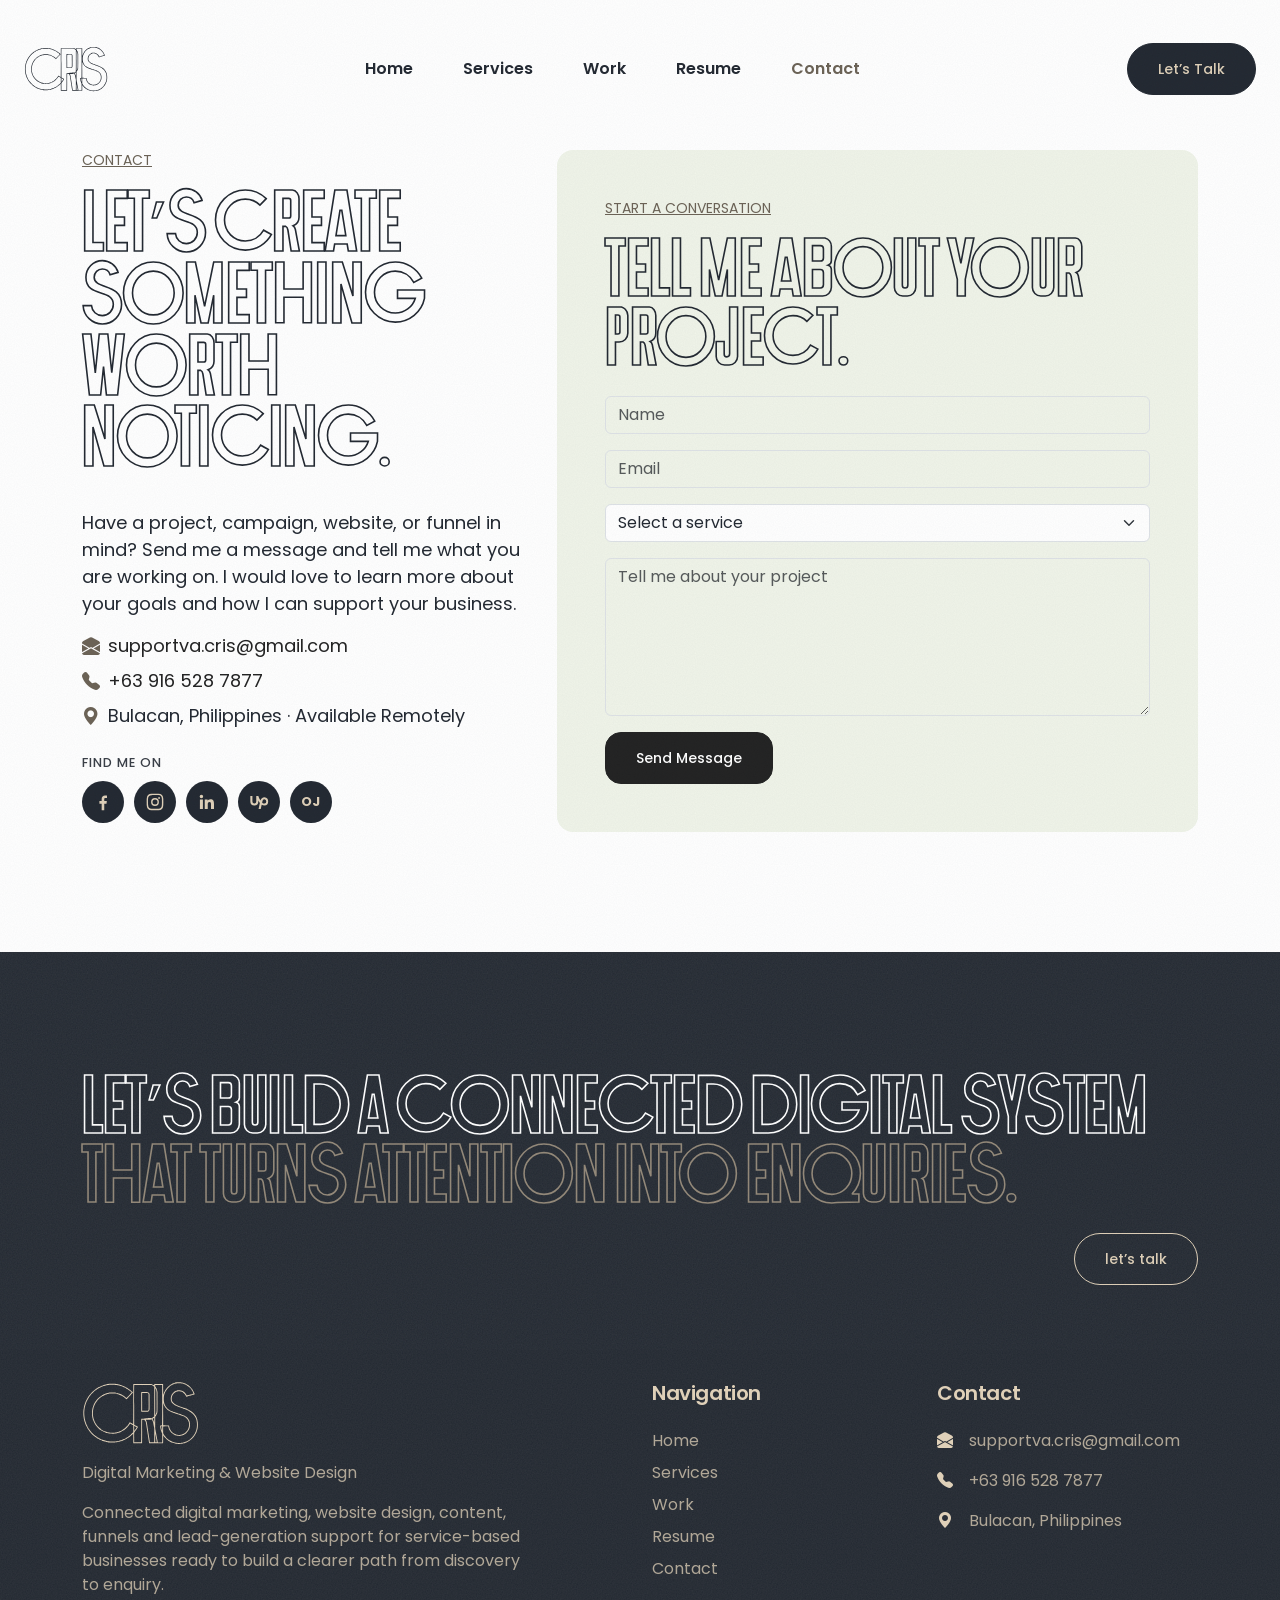
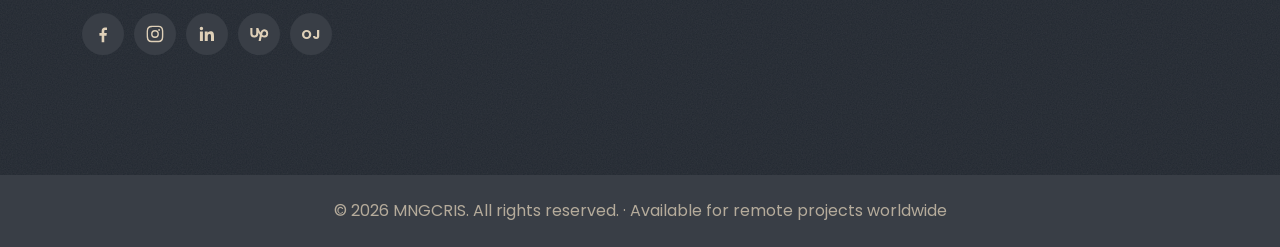
==== commit 71210b52: "Outlined Foun section headings on Services, Work, Resume, Contact" ====
--- a/contact.html
+++ b/contact.html
@@ -18,7 +18,10 @@
 <link rel="stylesheet" href="assets/css/main.css" />
 <link rel="preconnect" href="https://fonts.googleapis.com" /><link rel="preconnect" href="https://fonts.gstatic.com" crossorigin />
 <link rel="stylesheet" href="https://fonts.googleapis.com/css2?family=Poppins:wght@300;400;500;600;700;800&display=swap" />
-<link rel="icon" type="image/png" href="assets/imgs/favicon.png" />
+<link rel="icon" href="favicon.ico?v=3" sizes="any" />
+<link rel="icon" type="image/png" sizes="32x32" href="assets/imgs/favicon-32.png?v=3" />
+<link rel="icon" type="image/png" sizes="192x192" href="assets/imgs/favicon-192.png?v=3" />
+<link rel="apple-touch-icon" href="assets/imgs/apple-touch-icon.png?v=3" />
 <link rel="stylesheet" href="assets/css/custom.css" />
 </head>
 <body class="position-relative">
@@ -44,7 +47,7 @@
 <a href="mailto:supportva.cris@gmail.com" class="d-block fs-5 mb-2"><i class="bi bi-envelope-open-fill text-primary me-2"></i>supportva.cris@gmail.com</a>
 <a href="tel:+639165287877" class="d-block fs-5 mb-2"><i class="bi bi-telephone-fill text-primary me-2"></i>+63 916 528 7877</a>
 <p class="fs-5"><i class="bi bi-geo-alt-fill text-primary me-2"></i>Bulacan, Philippines · Available Remotely</p><p class="sec-label text-start mt-4 mb-2">Find me on</p><div class="socials "><a href="https://www.facebook.com/crisdoesdigital/" target="_blank" rel="noopener" aria-label="Facebook" title="Facebook"><svg viewBox="0 0 24 24" aria-hidden="true"><path fill="currentColor" d="M13.5 22v-8h2.7l.4-3.2h-3.1V8.8c0-.9.3-1.5 1.6-1.5h1.7V4.4c-.3 0-1.3-.1-2.4-.1-2.4 0-4 1.5-4 4.1v2.4H7.7V14h2.7v8h3.1z"/></svg></a><a href="https://www.instagram.com/onlycyaccount/" target="_blank" rel="noopener" aria-label="Instagram" title="Instagram"><svg viewBox="0 0 24 24" aria-hidden="true"><path fill="currentColor" d="M12 7.3A4.7 4.7 0 1 0 12 16.7 4.7 4.7 0 0 0 12 7.3zm0 7.7a3 3 0 1 1 0-6 3 3 0 0 1 0 6zm4.9-8.9a1.1 1.1 0 1 0 0 2.2 1.1 1.1 0 0 0 0-2.2zM12 3.6c2.7 0 3 0 4.1.1 2.7.1 4 1.4 4.1 4.1.1 1.1.1 1.4.1 4.1s0 3-.1 4.1c-.1 2.7-1.4 4-4.1 4.1-1.1.1-1.4.1-4.1.1s-3 0-4.1-.1c-2.7-.1-4-1.4-4.1-4.1C3.7 15 3.6 14.7 3.6 12s0-3 .1-4.1C3.8 5.2 5.1 3.9 7.9 3.8 9 3.6 9.3 3.6 12 3.6zM12 2C9.3 2 8.9 2 7.8 2.1 4.2 2.2 2.2 4.2 2.1 7.8 2 8.9 2 9.3 2 12s0 3.1.1 4.2c.1 3.6 2.1 5.6 5.7 5.7 1.1.1 1.5.1 4.2.1s3.1 0 4.2-.1c3.6-.1 5.6-2.1 5.7-5.7.1-1.1.1-1.5.1-4.2s0-3.1-.1-4.2c-.1-3.6-2.1-5.6-5.7-5.7C15.1 2 14.7 2 12 2z"/></svg></a><a href="https://www.linkedin.com/in/crisdoesdigital" target="_blank" rel="noopener" aria-label="LinkedIn" title="LinkedIn"><svg viewBox="0 0 24 24" aria-hidden="true"><path fill="currentColor" d="M20.4 20.5h-3.6v-5.6c0-1.3 0-3-1.8-3s-2.1 1.4-2.1 2.9v5.7H9.3V9h3.4v1.6c.5-.9 1.6-1.8 3.4-1.8 3.6 0 4.3 2.4 4.3 5.5v6.2zM5.3 7.4a2.1 2.1 0 1 1 0-4.2 2.1 2.1 0 0 1 0 4.2zM7.1 20.5H3.5V9h3.6v11.5z"/></svg></a><a href="https://www.upwork.com/freelancers/~010fc5639277ec315d?mp_source=share" target="_blank" rel="noopener" aria-label="Upwork" title="Upwork"><svg viewBox="0 0 24 24" aria-hidden="true"><path fill="currentColor" d="M18.6 13.9c-1 0-2-.4-2.8-1.1l.2-1v-.1c.2-1.1.8-2.9 2.6-2.9a2.6 2.6 0 0 1 0 5.1zm0-7.7c-2.4 0-4.2 1.5-4.9 4-1.1-1.7-2-3.7-2.5-5.4H8.7v6.6a2.3 2.3 0 0 1-4.6 0V4.8H1.6v6.6a4.8 4.8 0 0 0 9.6 0v-1.1c.5 1 1.1 2.1 1.8 3l-1.5 7.2h2.6l1.1-5.2c1 .6 2.1 1 3.4 1a5.1 5.1 0 0 0 0-10.1z"/></svg></a><a href="https://www.onlinejobs.ph/jobseekers/info/2772796" target="_blank" rel="noopener" aria-label="OnlineJobs.ph" title="OnlineJobs.ph"><span class="oj-badge" aria-hidden="true">OJ</span></a></div></div>
-<div class="col-lg-7"><div class="p-7 rounded-4 bg-secondary-1"><div class="text-primary fw-normal fs-7 text-uppercase text-decoration-underline">Start a conversation</div><h2 class="mt-3">Tell me about your project.</h2>
+<div class="col-lg-7"><div class="p-7 rounded-4 bg-secondary-1"><div class="text-primary fw-normal fs-7 text-uppercase text-decoration-underline">Start a conversation</div><h2 class="display-head mt-3">Tell me about your project.</h2>
 <form id="contactForm" class="mt-4">
 <input class="form-control mb-3" name="name" placeholder="Name" required />
 <input class="form-control mb-3" type="email" name="email" placeholder="Email" required />
--- a/assets/css/custom.css
+++ b/assets/css/custom.css
@@ -190,3 +190,24 @@
 .socials svg{width:20px;height:20px}
 .oj-badge{font-weight:700;font-size:.8rem;letter-spacing:.02em;font-family:'Poppins',sans-serif}
 .socials-dark a{background:#393E46;color:#DFD0B8}.socials-dark a:hover{background:#DFD0B8;color:#222831}
+/* work page */
+.browser-frame{border-radius:16px;overflow:hidden;background:#fff;box-shadow:0 18px 40px rgba(34,40,49,.14);border:1px solid #E6DED1;transition:transform .35s,box-shadow .35s}
+.browser-frame:hover{transform:translateY(-6px);box-shadow:0 26px 50px rgba(34,40,49,.2)}
+.bf-bar{display:flex;align-items:center;gap:6px;padding:10px 14px;background:#222831}
+.bf-bar span{width:10px;height:10px;border-radius:50%;background:#948979}.bf-bar span:nth-child(2){background:#DFD0B8}.bf-bar span:nth-child(3){background:#393E46;border:1px solid #948979}
+.bf-url{margin-left:12px;flex:1;background:#393E46;color:#DFD0B8;font-size:.75rem;border-radius:999px;padding:3px 12px;white-space:nowrap;overflow:hidden;text-overflow:ellipsis}
+.bf-shot{aspect-ratio:16/10;overflow:hidden}.bf-shot img{width:100%;height:100%;object-fit:cover;object-position:top;transition:transform 1.2s ease}
+.browser-frame:hover .bf-shot img{transform:scale(1.06)}
+.case-card{padding:48px}.case-steps .cs{display:flex;gap:14px;align-items:flex-start;margin-bottom:16px;color:rgba(223,208,184,.85)}
+.case-steps .cs i{font-size:1.2rem;color:#948979;background:rgba(223,208,184,.08);border-radius:12px;width:42px;height:42px;display:flex;align-items:center;justify-content:center;flex-shrink:0}
+.case-steps strong{color:#DFD0B8}
+.kpi{background:rgba(223,208,184,.08);border:1px solid rgba(223,208,184,.15);border-radius:20px;padding:22px;color:#DFD0B8;height:100%;transition:transform .3s}
+.kpi:hover{transform:translateY(-4px)}.kpi>i,.kpi i.bi{font-size:1.6rem;color:#948979}
+.kpi-num{font-size:clamp(2.2rem,4vw,3.2rem);font-weight:700;line-height:1.1;color:#DFD0B8}.kpi-lbl{color:rgba(223,208,184,.75);font-weight:500}
+.bar-row{display:grid;grid-template-columns:60px 1fr;align-items:center;gap:10px;margin-bottom:8px;font-size:.85rem;color:rgba(223,208,184,.8)}
+.bar{height:14px;background:rgba(223,208,184,.1);border-radius:999px;overflow:hidden}
+.bar i{display:block;height:100%;width:0;background:linear-gradient(90deg,#948979,#DFD0B8);border-radius:999px;transition:width 1.6s cubic-bezier(.2,.7,.2,1)}
+.bars.on .bar i{width:var(--w)}.kpi-note{color:rgba(223,208,184,.55)}.case-foot{color:#DFD0B8;border-top:1px solid rgba(223,208,184,.15);padding-top:20px}
+@media (prefers-reduced-motion:reduce){.bar i{width:var(--w)}}
+@media(max-width:767px){.case-card{padding:28px}}
+.display-head.h-sub{font-size:clamp(1.8rem,3vw,2.4rem)!important}
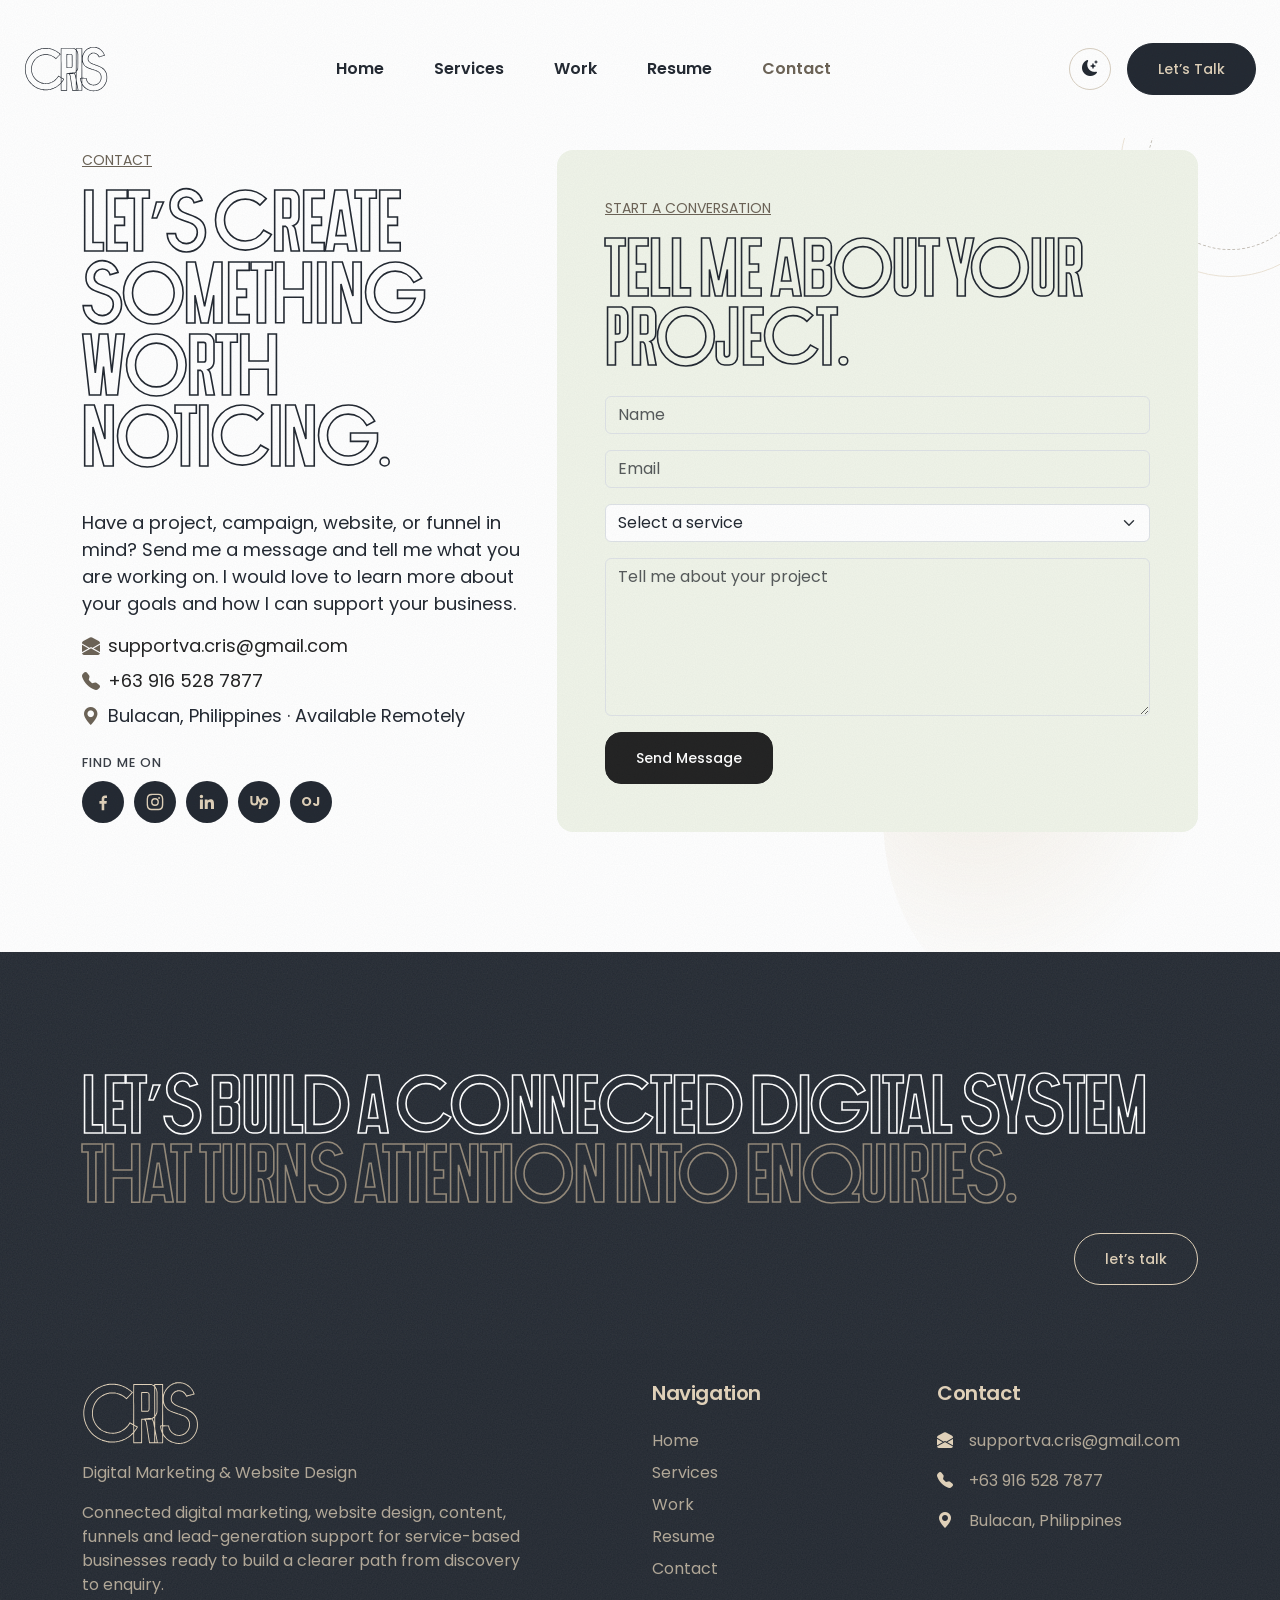
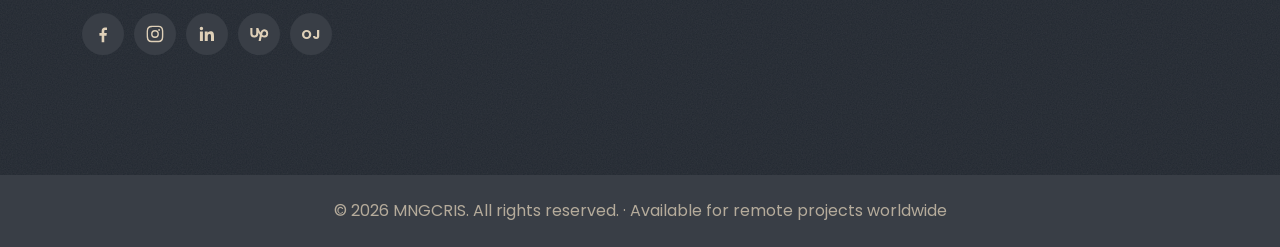
==== commit 8996ae9c: "v7: compact expandable cards, decor + looping motion, marquee bands, dark mode, back-to-top, Stellar" ====
--- a/contact.html
+++ b/contact.html
@@ -1,6 +1,7 @@
 <!doctype html>
 <html lang="en" data-bs-theme="light">
 <head>
+<script>(function(){try{var t=localStorage.getItem("theme");if(!t)t=matchMedia("(prefers-color-scheme: dark)").matches?"dark":"light";document.documentElement.setAttribute("data-theme",t);}catch(e){}})();</script>
 <meta charset="UTF-8" /><meta name="viewport" content="width=device-width, initial-scale=1.0" />
 <title>Contact · MNGCRIS</title>
 <meta name="description" content="Get in touch about your website, content or marketing project." />
@@ -28,17 +29,17 @@
 <header>
 <nav class="navbar navbar-expand-lg py-0 z-5 tcmenu__wrap">
  <div class="d-flex p-4 custom-container mx-auto justify-content-between align-items-center w-100">
-  <a class="navbar-brand main-logo d-flex align-items-center gap-2" href="index.html"><img src="assets/imgs/logo-cris-navy.svg" alt="CRIS" class="logo-nav" /></a>
+  <a class="navbar-brand main-logo d-flex align-items-center gap-2" href="index.html"><img src="assets/imgs/logo-cris-navy.svg" alt="CRIS" class="logo-nav logo-light" /><img src="assets/imgs/logo-cris-cream.svg" alt="" aria-hidden="true" class="logo-nav logo-dark" /></a>
   <div class="d-none d-lg-flex"><ul class="navbar-nav mx-auto gap-4 align-items-lg-center"><li class="nav-item"><a class="nav-link" href="index.html">Home</a></li><li class="nav-item"><a class="nav-link" href="services.html">Services</a></li><li class="nav-item"><a class="nav-link" href="work.html">Work</a></li><li class="nav-item"><a class="nav-link" href="resume.html">Resume</a></li><li class="nav-item"><a class="nav-link active text-primary" href="contact.html">Contact</a></li></ul></div>
-  <div class="d-flex align-items-center gap-4">
-   
+  <div class="d-flex align-items-center gap-3">
+   <button type="button" class="theme-toggle" aria-label="Toggle dark mode" title="Toggle dark mode"><i class="bi bi-moon-stars-fill tt-moon"></i><i class="bi bi-sun-fill tt-sun"></i></button>
    <a href="contact.html" class="btn btn-primary rounded-pill d-none d-md-block">Let’s Talk</a>
    <button class="btn btn-primary d-lg-none" type="button" data-bs-toggle="offcanvas" data-bs-target="#mobileNav" aria-label="Menu"><i class="bi bi-list"></i></button>
   </div>
  </div>
 </nav>
-<div class="offcanvas offcanvas-end" tabindex="-1" id="mobileNav"><div class="offcanvas-header"><img src="assets/imgs/logo-cris-navy.svg" alt="CRIS" class="logo-nav" /><button type="button" class="btn-close" data-bs-dismiss="offcanvas"></button></div>
-<div class="offcanvas-body"><ul class="list-unstyled fs-4"><li><a class="nav-link" href="index.html">Home</a></li><li><a class="nav-link" href="services.html">Services</a></li><li><a class="nav-link" href="work.html">Work</a></li><li><a class="nav-link" href="resume.html">Resume</a></li><li><a class="nav-link" href="contact.html">Contact</a></li></ul><div class="socials mt-4"><a href="https://www.facebook.com/crisdoesdigital/" target="_blank" rel="noopener" aria-label="Facebook" title="Facebook"><svg viewBox="0 0 24 24" aria-hidden="true"><path fill="currentColor" d="M13.5 22v-8h2.7l.4-3.2h-3.1V8.8c0-.9.3-1.5 1.6-1.5h1.7V4.4c-.3 0-1.3-.1-2.4-.1-2.4 0-4 1.5-4 4.1v2.4H7.7V14h2.7v8h3.1z"/></svg></a><a href="https://www.instagram.com/onlycyaccount/" target="_blank" rel="noopener" aria-label="Instagram" title="Instagram"><svg viewBox="0 0 24 24" aria-hidden="true"><path fill="currentColor" d="M12 7.3A4.7 4.7 0 1 0 12 16.7 4.7 4.7 0 0 0 12 7.3zm0 7.7a3 3 0 1 1 0-6 3 3 0 0 1 0 6zm4.9-8.9a1.1 1.1 0 1 0 0 2.2 1.1 1.1 0 0 0 0-2.2zM12 3.6c2.7 0 3 0 4.1.1 2.7.1 4 1.4 4.1 4.1.1 1.1.1 1.4.1 4.1s0 3-.1 4.1c-.1 2.7-1.4 4-4.1 4.1-1.1.1-1.4.1-4.1.1s-3 0-4.1-.1c-2.7-.1-4-1.4-4.1-4.1C3.7 15 3.6 14.7 3.6 12s0-3 .1-4.1C3.8 5.2 5.1 3.9 7.9 3.8 9 3.6 9.3 3.6 12 3.6zM12 2C9.3 2 8.9 2 7.8 2.1 4.2 2.2 2.2 4.2 2.1 7.8 2 8.9 2 9.3 2 12s0 3.1.1 4.2c.1 3.6 2.1 5.6 5.7 5.7 1.1.1 1.5.1 4.2.1s3.1 0 4.2-.1c3.6-.1 5.6-2.1 5.7-5.7.1-1.1.1-1.5.1-4.2s0-3.1-.1-4.2c-.1-3.6-2.1-5.6-5.7-5.7C15.1 2 14.7 2 12 2z"/></svg></a><a href="https://www.linkedin.com/in/crisdoesdigital" target="_blank" rel="noopener" aria-label="LinkedIn" title="LinkedIn"><svg viewBox="0 0 24 24" aria-hidden="true"><path fill="currentColor" d="M20.4 20.5h-3.6v-5.6c0-1.3 0-3-1.8-3s-2.1 1.4-2.1 2.9v5.7H9.3V9h3.4v1.6c.5-.9 1.6-1.8 3.4-1.8 3.6 0 4.3 2.4 4.3 5.5v6.2zM5.3 7.4a2.1 2.1 0 1 1 0-4.2 2.1 2.1 0 0 1 0 4.2zM7.1 20.5H3.5V9h3.6v11.5z"/></svg></a><a href="https://www.upwork.com/freelancers/~010fc5639277ec315d?mp_source=share" target="_blank" rel="noopener" aria-label="Upwork" title="Upwork"><svg viewBox="0 0 24 24" aria-hidden="true"><path fill="currentColor" d="M18.6 13.9c-1 0-2-.4-2.8-1.1l.2-1v-.1c.2-1.1.8-2.9 2.6-2.9a2.6 2.6 0 0 1 0 5.1zm0-7.7c-2.4 0-4.2 1.5-4.9 4-1.1-1.7-2-3.7-2.5-5.4H8.7v6.6a2.3 2.3 0 0 1-4.6 0V4.8H1.6v6.6a4.8 4.8 0 0 0 9.6 0v-1.1c.5 1 1.1 2.1 1.8 3l-1.5 7.2h2.6l1.1-5.2c1 .6 2.1 1 3.4 1a5.1 5.1 0 0 0 0-10.1z"/></svg></a><a href="https://www.onlinejobs.ph/jobseekers/info/2772796" target="_blank" rel="noopener" aria-label="OnlineJobs.ph" title="OnlineJobs.ph"><span class="oj-badge" aria-hidden="true">OJ</span></a></div></div></div>
+<div class="offcanvas offcanvas-end" tabindex="-1" id="mobileNav"><div class="offcanvas-header"><img src="assets/imgs/logo-cris-navy.svg" alt="CRIS" class="logo-nav logo-light" /><img src="assets/imgs/logo-cris-cream.svg" alt="" aria-hidden="true" class="logo-nav logo-dark" /><button type="button" class="btn-close" data-bs-dismiss="offcanvas"></button></div>
+<div class="offcanvas-body"><ul class="list-unstyled fs-4"><li><a class="nav-link" href="index.html">Home</a></li><li><a class="nav-link" href="services.html">Services</a></li><li><a class="nav-link" href="work.html">Work</a></li><li><a class="nav-link" href="resume.html">Resume</a></li><li><a class="nav-link" href="contact.html">Contact</a></li></ul><div class="socials mt-4"><a href="https://www.facebook.com/crisdoesdigital/" target="_blank" rel="noopener" aria-label="Facebook" title="Facebook"><svg viewBox="0 0 24 24" aria-hidden="true"><path fill="currentColor" d="M13.5 22v-8h2.7l.4-3.2h-3.1V8.8c0-.9.3-1.5 1.6-1.5h1.7V4.4c-.3 0-1.3-.1-2.4-.1-2.4 0-4 1.5-4 4.1v2.4H7.7V14h2.7v8h3.1z"/></svg></a><a href="https://www.instagram.com/onlycyaccount/" target="_blank" rel="noopener" aria-label="Instagram" title="Instagram"><svg viewBox="0 0 24 24" aria-hidden="true"><path fill="currentColor" d="M12 7.3A4.7 4.7 0 1 0 12 16.7 4.7 4.7 0 0 0 12 7.3zm0 7.7a3 3 0 1 1 0-6 3 3 0 0 1 0 6zm4.9-8.9a1.1 1.1 0 1 0 0 2.2 1.1 1.1 0 0 0 0-2.2zM12 3.6c2.7 0 3 0 4.1.1 2.7.1 4 1.4 4.1 4.1.1 1.1.1 1.4.1 4.1s0 3-.1 4.1c-.1 2.7-1.4 4-4.1 4.1-1.1.1-1.4.1-4.1.1s-3 0-4.1-.1c-2.7-.1-4-1.4-4.1-4.1C3.7 15 3.6 14.7 3.6 12s0-3 .1-4.1C3.8 5.2 5.1 3.9 7.9 3.8 9 3.6 9.3 3.6 12 3.6zM12 2C9.3 2 8.9 2 7.8 2.1 4.2 2.2 2.2 4.2 2.1 7.8 2 8.9 2 9.3 2 12s0 3.1.1 4.2c.1 3.6 2.1 5.6 5.7 5.7 1.1.1 1.5.1 4.2.1s3.1 0 4.2-.1c3.6-.1 5.6-2.1 5.7-5.7.1-1.1.1-1.5.1-4.2s0-3.1-.1-4.2c-.1-3.6-2.1-5.6-5.7-5.7C15.1 2 14.7 2 12 2z"/></svg></a><a href="https://www.linkedin.com/in/crisdoesdigital" target="_blank" rel="noopener" aria-label="LinkedIn" title="LinkedIn"><svg viewBox="0 0 24 24" aria-hidden="true"><path fill="currentColor" d="M20.4 20.5h-3.6v-5.6c0-1.3 0-3-1.8-3s-2.1 1.4-2.1 2.9v5.7H9.3V9h3.4v1.6c.5-.9 1.6-1.8 3.4-1.8 3.6 0 4.3 2.4 4.3 5.5v6.2zM5.3 7.4a2.1 2.1 0 1 1 0-4.2 2.1 2.1 0 0 1 0 4.2zM7.1 20.5H3.5V9h3.6v11.5z"/></svg></a><a href="https://www.upwork.com/freelancers/~010fc5639277ec315d?mp_source=share" target="_blank" rel="noopener" aria-label="Upwork" title="Upwork"><svg viewBox="0 0 24 24" aria-hidden="true"><path fill="currentColor" d="M18.6 13.9c-1 0-2-.4-2.8-1.1l.2-1v-.1c.2-1.1.8-2.9 2.6-2.9a2.6 2.6 0 0 1 0 5.1zm0-7.7c-2.4 0-4.2 1.5-4.9 4-1.1-1.7-2-3.7-2.5-5.4H8.7v6.6a2.3 2.3 0 0 1-4.6 0V4.8H1.6v6.6a4.8 4.8 0 0 0 9.6 0v-1.1c.5 1 1.1 2.1 1.8 3l-1.5 7.2h2.6l1.1-5.2c1 .6 2.1 1 3.4 1a5.1 5.1 0 0 0 0-10.1z"/></svg></a><a href="https://www.onlinejobs.ph/jobseekers/info/2772796" target="_blank" rel="noopener" aria-label="OnlineJobs.ph" title="OnlineJobs.ph"><span class="oj-badge" aria-hidden="true">OJ</span></a></div><div class="mt-4 d-flex align-items-center gap-3"><button type="button" class="theme-toggle" aria-label="Toggle dark mode" title="Toggle dark mode"><i class="bi bi-moon-stars-fill tt-moon"></i><i class="bi bi-sun-fill tt-sun"></i></button><span class="small">Light / dark mode</span></div></div></div>
 </header>
 <main>
 <section class="pt-250 pb-120"><div class="container"><div class="row g-6">
@@ -81,6 +82,7 @@
  </div>
  <div class="bg-dark py-4 text-center"><p class="mb-0 text-secondary">© <span id="yr"></span> MNGCRIS. All rights reserved. · Available for remote projects worldwide</p></div>
 </footer>
+<button type="button" class="to-top" aria-label="Back to top"><svg viewBox="0 0 48 48"><circle cx="24" cy="24" r="21" class="tt-bg"/><circle cx="24" cy="24" r="21" class="tt-ring"/></svg><i class="bi bi-arrow-up"></i></button>
 <script src="assets/js/vendors/jquery-3.7.1.min.js"></script>
 <script src="assets/js/vendors/bootstrap.bundle.min.js"></script>
 <script src="assets/js/vendors/swiper-bundle.min.js"></script>
--- a/assets/css/custom.css
+++ b/assets/css/custom.css
@@ -211,3 +211,136 @@
 @media (prefers-reduced-motion:reduce){.bar i{width:var(--w)}}
 @media(max-width:767px){.case-card{padding:28px}}
 .display-head.h-sub{font-size:clamp(1.8rem,3vw,2.4rem)!important}
+/* pinned horizontal scroll */
+.hs{position:relative}
+.hs-sticky{position:relative}
+.hs-pinned .hs-sticky{position:sticky;overflow:hidden;padding:14px 4px 0}
+.hs-track.row{flex-wrap:nowrap;margin-left:0;margin-right:0;will-change:transform}
+.hs-track.row>[class*="col"]{flex:0 0 auto;width:min(460px,82vw);max-width:none;padding-left:0;padding-right:20px}
+.hs-track.row.g-4{--bs-gutter-x:0}
+.hs-progress{height:4px;background:#E6DED1;border-radius:4px;margin-top:22px;overflow:hidden;display:none}
+.hs-progress i{display:block;height:100%;background:linear-gradient(90deg,#222831,#948979);transform:scaleX(0);transform-origin:left}
+.hs-pinned .hs-progress{display:block}
+.hs-native .hs-track.row{overflow-x:auto;scroll-snap-type:x mandatory;-webkit-overflow-scrolling:touch;padding-bottom:14px;scrollbar-width:thin}
+.hs-native .hs-track.row>[class*="col"]{scroll-snap-align:start;width:min(460px,84vw)}
+.hs-native .hs-progress{display:none}
+.hs-track .mb-6{margin-bottom:0!important}
+/* ===== v7 ===== */
+/* expandable cards */
+.xcard{position:relative;background:#fff;border:1px solid #ECE5DA;border-radius:20px;padding:26px;height:100%;cursor:pointer;transition:box-shadow .35s,transform .35s,border-color .35s;outline:none}
+.xcard-proj{background:transparent;border:0;padding:0;cursor:default}
+.xc-head{display:flex;align-items:center;justify-content:space-between;gap:10px}
+.xc-tag{font-size:.72rem;text-transform:uppercase;letter-spacing:.06em;font-weight:600;color:var(--taupe-ink);text-align:right}
+.xc-sum{margin-bottom:0;color:#393E46;display:-webkit-box;-webkit-line-clamp:2;-webkit-box-orient:vertical;overflow:hidden}
+.xc-more{display:grid;grid-template-rows:0fr;opacity:0;transition:grid-template-rows .5s cubic-bezier(.2,.7,.2,1),opacity .4s,margin .4s}
+.xc-more>*{min-height:0;overflow:hidden}
+.xc-more{overflow:hidden}
+.xc-hint{display:inline-flex;align-items:center;gap:6px;margin-top:14px;font-size:.8rem;font-weight:600;color:var(--taupe-ink);transition:opacity .3s}
+.xc-hint i{transition:transform .35s}
+.xcard.open .xc-more{grid-template-rows:1fr;opacity:1;margin-top:14px}
+.xcard.open .xc-sum{-webkit-line-clamp:unset}
+.xcard.open .xc-hint i{transform:rotate(45deg)}
+.xcard.open{box-shadow:0 18px 40px rgba(34,40,49,.14);border-color:#948979}
+@media (hover:hover) and (pointer:fine){
+ .xcard:hover .xc-more,.xcard:focus-within .xc-more{grid-template-rows:1fr;opacity:1;margin-top:14px}
+ .xcard:hover .xc-sum{-webkit-line-clamp:unset}
+ .xcard:hover{box-shadow:0 18px 40px rgba(34,40,49,.14);border-color:#948979;transform:translateY(-4px)}
+ .xcard:hover .xc-hint i{transform:rotate(45deg)}
+ .xcard-proj:hover{box-shadow:none;transform:none}}
+.xc-more .list-check{margin-bottom:6px}
+.xc-more>div,.xc-more>ul{display:block}
+/* the xc-more grid needs a single child wrapper; JS wraps if needed */
+.hs-track{align-items:flex-start}
+/* service icon illustrations */
+.icon-box{position:relative}
+.icon-box:after{content:"";position:absolute;inset:-5px;border-radius:18px;border:1px dashed rgba(148,137,121,.55);animation:spin 18s linear infinite}
+/* decor */
+main>section,.band{position:relative;overflow-x:clip}
+main>section>.container,main>section>div:not(.deco){position:relative;z-index:1}
+.deco{position:absolute;inset:0;pointer-events:none;z-index:0;overflow:hidden}
+.deco>*{position:absolute;opacity:.55;will-change:transform}
+.d-ring{width:220px;height:220px;border-radius:50%;border:1.5px solid #DFD0B8;animation:spin 40s linear infinite}
+.d-ring:after{content:"";position:absolute;inset:26px;border-radius:50%;border:1.5px dashed #948979}
+.d-dots{width:180px;height:180px;background-image:radial-gradient(#948979 1.6px,transparent 1.8px);background-size:18px 18px;animation:drift 14s ease-in-out infinite alternate;opacity:.35}
+.d-blob{width:320px;height:320px;border-radius:42% 58% 63% 37%/45% 41% 59% 55%;background:radial-gradient(circle at 30% 30%,rgba(223,208,184,.55),rgba(223,208,184,0) 70%);animation:morph 18s ease-in-out infinite alternate}
+.d-spark{width:34px;height:34px;color:#948979;animation:twinkle 4s ease-in-out infinite}
+.d-wave{width:260px;height:60px;color:#948979;animation:drift 12s ease-in-out infinite alternate;opacity:.5}
+@keyframes spin{to{transform:rotate(360deg)}}
+@keyframes drift{from{transform:translate3d(0,0,0)}to{transform:translate3d(30px,-24px,0)}}
+@keyframes morph{0%{border-radius:42% 58% 63% 37%/45% 41% 59% 55%;transform:translate3d(0,0,0) rotate(0)}100%{border-radius:58% 42% 36% 64%/55% 60% 40% 45%;transform:translate3d(-40px,30px,0) rotate(40deg)}}
+@keyframes twinkle{0%,100%{transform:scale(.7) rotate(0);opacity:.3}50%{transform:scale(1.1) rotate(45deg);opacity:.85}}
+/* bands */
+.band{background:#F7F3EC;border-top:1px solid #E6DED1;border-bottom:1px solid #E6DED1;padding:18px 0;overflow:hidden;white-space:nowrap}
+.band-dark{background:#222831;border-color:#222831}
+.band-track{display:inline-flex;gap:28px;align-items:center;animation:tick 36s linear infinite;will-change:transform}
+.band-track span{font-family:'Foun','Poppins',sans-serif;text-transform:uppercase;font-size:2rem;color:transparent;-webkit-text-stroke:1px #222831;letter-spacing:.02em}
+.band-dark .band-track span{-webkit-text-stroke-color:#DFD0B8}
+.band-track .bd-star{-webkit-text-stroke:0;color:#948979;font-size:1.3rem;font-family:'Poppins'}
+/* shimmer on dark cards */
+.card-dark:not(.bg-photo):before,.award-card:before{content:"";position:absolute;inset:0;background:linear-gradient(115deg,transparent 30%,rgba(223,208,184,.07) 50%,transparent 70%);background-size:250% 100%;animation:shimmer 7s linear infinite;pointer-events:none}
+.card-dark{position:relative}
+@keyframes shimmer{from{background-position:150% 0}to{background-position:-100% 0}}
+/* theme toggle */
+.theme-toggle{width:42px;height:42px;border-radius:50%;border:1px solid #D8CFC1;background:transparent;color:#222831;display:inline-flex;align-items:center;justify-content:center;transition:transform .3s,background .3s}
+.theme-toggle:hover{transform:rotate(-20deg);background:#EFE7DA}
+.theme-toggle .tt-sun{display:none}
+[data-theme=dark] .theme-toggle .tt-sun{display:inline}[data-theme=dark] .theme-toggle .tt-moon{display:none}
+.logo-dark{display:none}[data-theme=dark] .logo-dark{display:inline}[data-theme=dark] .logo-light{display:none}
+/* back to top */
+.to-top{position:fixed;right:22px;bottom:22px;width:52px;height:52px;border-radius:50%;border:0;background:#222831;color:#DFD0B8;z-index:1050;display:flex;align-items:center;justify-content:center;opacity:0;transform:translateY(20px) scale(.9);pointer-events:none;transition:opacity .35s,transform .35s;box-shadow:0 10px 26px rgba(34,40,49,.25)}
+.to-top.show{opacity:1;transform:none;pointer-events:auto}.to-top:hover{transform:translateY(-3px)}
+.to-top svg{position:absolute;inset:0;width:100%;height:100%;transform:rotate(-90deg)}
+.to-top circle{fill:none;stroke-width:3}.to-top .tt-bg{stroke:rgba(223,208,184,.2)}.to-top .tt-ring{stroke:#948979;stroke-dasharray:132;stroke-dashoffset:132;stroke-linecap:round}
+.to-top i{position:relative;font-size:1.2rem}
+/* ===== DARK THEME ===== */
+[data-theme=dark]{color-scheme:dark}
+[data-theme=dark] body{background:#222831!important;color:#DFD0B8}
+[data-theme=dark] h1,[data-theme=dark] h2,[data-theme=dark] h3,[data-theme=dark] h4,[data-theme=dark] h5,[data-theme=dark] h6{color:#F1E7D6}
+[data-theme=dark] p,[data-theme=dark] li,[data-theme=dark] .lead-sm{color:#D9CCB6}
+[data-theme=dark] .text-secondary,[data-theme=dark] .small.text-secondary{color:#B8AC99!important}
+[data-theme=dark] .text-primary,[data-theme=dark] .text-accent,[data-theme=dark] .xc-tag,[data-theme=dark] .xc-hint{color:#C9BBA4!important}
+[data-theme=dark] a{color:#DFD0B8}
+[data-theme=dark] header .navbar{background:#222831}
+[data-theme=dark] .nav-link{color:#DFD0B8!important}[data-theme=dark] .nav-link.active,[data-theme=dark] .nav-link:hover{color:#948979!important}
+[data-theme=dark] .offcanvas{background:#222831;color:#DFD0B8}[data-theme=dark] .offcanvas .btn-close{filter:invert(1)}
+[data-theme=dark] .theme-toggle{color:#DFD0B8;border-color:#393E46}[data-theme=dark] .theme-toggle:hover{background:#393E46}
+[data-theme=dark] .btn-primary{background:#DFD0B8!important;border-color:#DFD0B8!important;color:#222831!important}
+[data-theme=dark] .btn-primary:hover{background:#948979!important;border-color:#948979!important}
+[data-theme=dark] .btn-outline-dark,[data-theme=dark] .btn-outline-secondary{color:#DFD0B8;border-color:#DFD0B8}
+[data-theme=dark] .btn-outline-dark:hover{background:#DFD0B8;color:#222831}
+[data-theme=dark] .hero-title,[data-theme=dark] .display-head,[data-theme=dark] main section h1,[data-theme=dark] main .ds-3,[data-theme=dark] main .fs-250{-webkit-text-stroke-color:#DFD0B8}
+[data-theme=dark] .hero-title:hover,[data-theme=dark] .display-head:hover,[data-theme=dark] main section h1:hover{color:#DFD0B8}
+[data-theme=dark] .text-muted-2{color:#948979}
+[data-theme=dark] .sec-label{color:#C9BBA4}
+[data-theme=dark] .soft-card,[data-theme=dark] .xcard:not(.xcard-proj),[data-theme=dark] .accordion-item,[data-theme=dark] .p-5.border,[data-theme=dark] .p-6.border,[data-theme=dark] .flow-card{background:#393E46!important;border-color:#4A505A!important;color:#DFD0B8}
+[data-theme=dark] .card-dark{background-color:#1B2027}
+[data-theme=dark] .bg-soft,[data-theme=dark] .band{background:#2B313A!important;border-color:#393E46}
+[data-theme=dark] .bg-secondary-1,[data-theme=dark] .bg-accent-soft,[data-theme=dark] .hero-badge{background:#393E46!important;color:#DFD0B8}
+[data-theme=dark] .hero-badge i{color:#C9BBA4}
+[data-theme=dark] .band-track span{-webkit-text-stroke-color:#DFD0B8}
+[data-theme=dark] .stat-box{background:#393E46}[data-theme=dark] .stat-box .big-num,[data-theme=dark] .big-num{color:#F1E7D6}[data-theme=dark] .stat-lbl{color:#D9CCB6}
+[data-theme=dark] .stat-dark{background:#DFD0B8}[data-theme=dark] .stat-dark .big-num,[data-theme=dark] .stat-dark .stat-lbl{color:#222831}
+[data-theme=dark] .stat-pill{background:#222831}[data-theme=dark] .stat-pill strong{color:#F1E7D6}[data-theme=dark] .stat-pill span{color:#D9CCB6}
+[data-theme=dark] .icon-box{background:#222831;color:#DFD0B8}
+[data-theme=dark] .accordion-button{background:#393E46;color:#F1E7D6}[data-theme=dark] .accordion-button:not(.collapsed){background:#2B313A;color:#DFD0B8}
+[data-theme=dark] .accordion-button:after{filter:invert(1) sepia(.3)}[data-theme=dark] .accordion-body{color:#D9CCB6}
+[data-theme=dark] .form-control,[data-theme=dark] .form-select{background-color:#222831;color:#F1E7D6;border-color:#4A505A}
+[data-theme=dark] .form-control::placeholder{color:#B8AC99}
+[data-theme=dark] .flow-track{background:#393E46}[data-theme=dark] .flow-fill{background:linear-gradient(90deg,#948979,#DFD0B8)}
+[data-theme=dark] .flow-node{background:#2B313A;border-color:#4A505A;color:#C9BBA4}
+[data-theme=dark] .flow-step.on .flow-node{background:#DFD0B8;border-color:#DFD0B8;color:#222831}
+[data-theme=dark] .ticker-item{color:#B8AC99}
+[data-theme=dark] .browser-frame{background:#393E46;border-color:#4A505A}
+[data-theme=dark] .footer-home1{background:#1B2027!important}[data-theme=dark] footer .bg-dark{background:#14181D!important}
+[data-theme=dark] .d-ring{border-color:#393E46}[data-theme=dark] .d-blob{background:radial-gradient(circle at 30% 30%,rgba(148,137,121,.25),rgba(148,137,121,0) 70%)}
+[data-theme=dark] .socials a{background:#393E46}
+[data-theme=dark] .to-top{background:#DFD0B8;color:#222831}[data-theme=dark] .to-top .tt-bg{stroke:rgba(34,40,49,.2)}[data-theme=dark] .to-top .tt-ring{stroke:#222831}
+[data-theme=dark] body:after{opacity:.05;filter:invert(1)}
+[data-theme=dark] .hs-progress{background:#393E46}
+[data-theme=dark] .list-check .bi{color:#C9BBA4!important}
+[data-theme=dark] .border-top{border-color:#4A505A!important}
+[data-theme=dark] .vid-tag{background:rgba(223,208,184,.9);color:#222831}
+@media (prefers-reduced-motion:reduce){.deco>*,.band-track,.icon-box:after,.card-dark:before,.award-card:before{animation:none!important}}
+@media(max-width:767px){.d-ring{width:140px;height:140px}.d-blob{width:200px;height:200px}.band-track span{font-size:1.4rem}.to-top{right:14px;bottom:14px;width:46px;height:46px}}
+.hs-measure .xc-more{grid-template-rows:1fr!important;opacity:1;margin-top:14px;transition:none!important}
+.hs-measure .xc-sum{-webkit-line-clamp:unset}
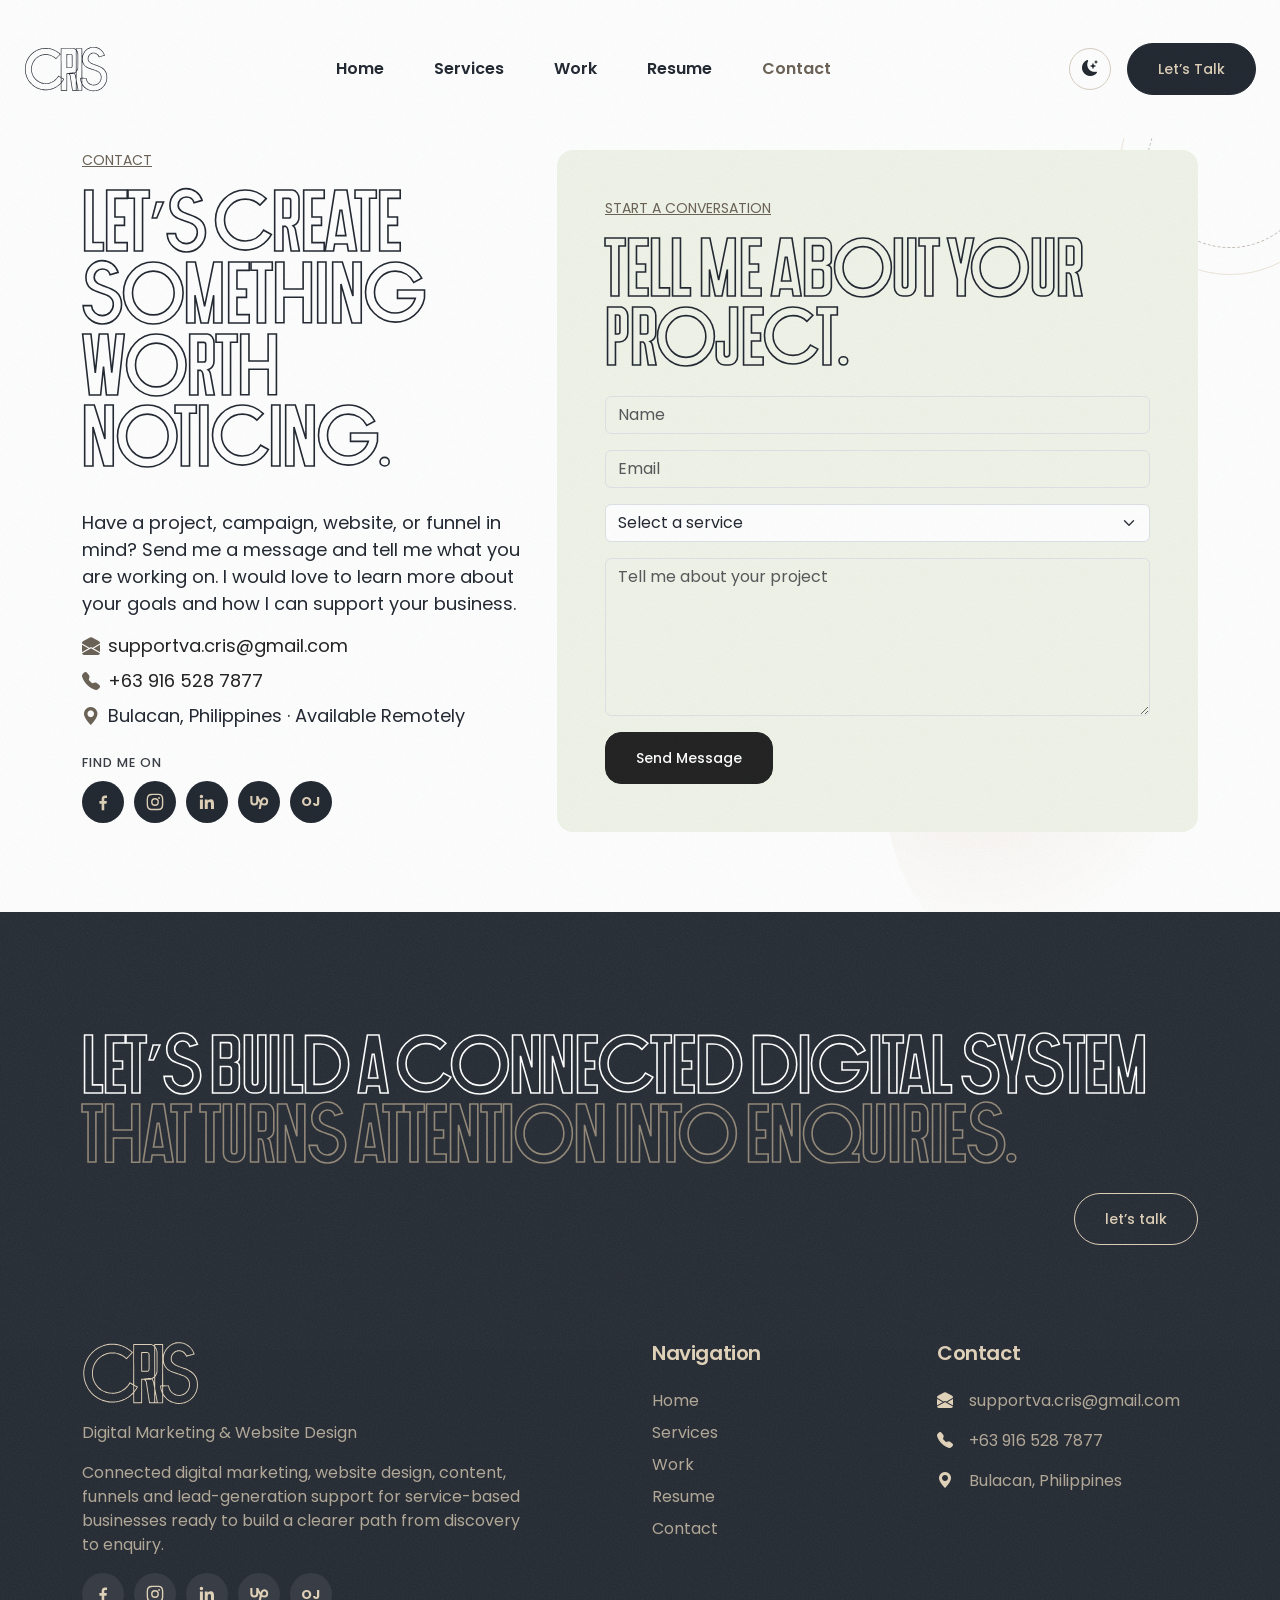
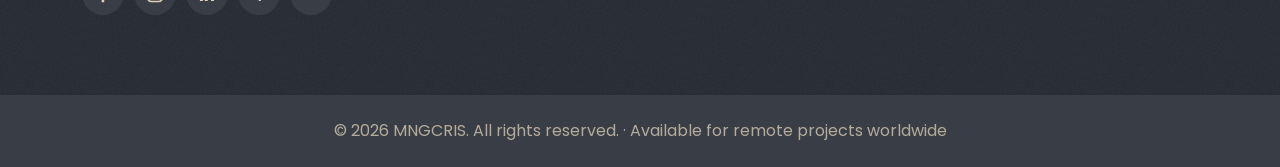
==== commit 75da192b: "v9: creative design gallery, services gap 56px, resume additions" ====
--- a/contact.html
+++ b/contact.html
@@ -23,7 +23,7 @@
 <link rel="icon" type="image/png" sizes="32x32" href="assets/imgs/favicon-32.png?v=3" />
 <link rel="icon" type="image/png" sizes="192x192" href="assets/imgs/favicon-192.png?v=3" />
 <link rel="apple-touch-icon" href="assets/imgs/apple-touch-icon.png?v=3" />
-<link rel="stylesheet" href="assets/css/custom.css" />
+<link rel="stylesheet" href="assets/css/custom.css?v=9" />
 </head>
 <body class="position-relative">
 <header>
@@ -95,6 +95,6 @@
 <script src="assets/js/vendors/imagesloaded.pkgd.min.js"></script>
 <script src="assets/js/vendors/isotope.pkgd.min.js"></script>
 <script src="assets/js/main.js"></script>
-<script src="assets/js/anim.js"></script>
+<script src="assets/js/anim.js?v=9"></script>
 <script>document.getElementById('yr').textContent=new Date().getFullYear();</script>
 </body></html>
--- a/assets/css/custom.css
+++ b/assets/css/custom.css
@@ -344,3 +344,64 @@
 @media(max-width:767px){.d-ring{width:140px;height:140px}.d-blob{width:200px;height:200px}.band-track span{font-size:1.4rem}.to-top{right:14px;bottom:14px;width:46px;height:46px}}
 .hs-measure .xc-more{grid-template-rows:1fr!important;opacity:1;margin-top:14px;transition:none!important}
 .hs-measure .xc-sum{-webkit-line-clamp:unset}
+/* ===== v8: carousels + overlay cards ===== */
+.hs{position:relative}
+.hs-track.row{display:flex;flex-wrap:nowrap;overflow-x:auto;overflow-y:hidden;scroll-snap-type:x mandatory;scroll-behavior:auto;margin:0;padding:6px 2px 18px;gap:16px;--bs-gutter-x:0;scrollbar-width:none;align-items:stretch;transform:none!important}
+.hs-track.row::-webkit-scrollbar{display:none}
+.hs-track.row>[class*="col"]{flex:0 0 auto;width:min(400px,84vw);max-width:none;padding:0;margin:0!important;scroll-snap-align:start}
+.hs-track.dragging{scroll-snap-type:none;cursor:grabbing;user-select:none}
+.hs-track.dragging a{pointer-events:none}
+.hs-ctrl{display:flex;align-items:center;gap:10px;margin-top:6px}
+.hs-ctrl .hs-progress{display:block;flex:1;margin:0;height:4px}
+.hs-progress i{transition:transform .25s}
+.hs-btn{width:44px;height:44px;border-radius:50%;border:1px solid #222831;background:transparent;color:#222831;display:inline-flex;align-items:center;justify-content:center;transition:background .25s,color .25s,opacity .25s,transform .25s}
+.hs-btn:hover:not(:disabled){background:#222831;color:#DFD0B8;transform:translateY(-2px)}
+.hs-btn:disabled{opacity:.3;cursor:default}
+.hs-static .hs-ctrl{display:none}
+[data-theme=dark] .hs-btn{border-color:#DFD0B8;color:#DFD0B8}[data-theme=dark] .hs-btn:hover:not(:disabled){background:#DFD0B8;color:#222831}
+/* overlay expansion */
+.xcard{overflow:hidden;display:flex;flex-direction:column;padding:22px;transform:none}
+.xcard .xc-hint{margin-top:auto;padding-top:12px}
+.xc-sum{-webkit-line-clamp:2!important}
+.xc-more{display:block!important;position:absolute;inset:0;margin:0!important;padding:20px 22px;background:#fff;overflow-y:auto;opacity:0;transform:translateY(14px);pointer-events:none;transition:opacity .35s ease,transform .35s ease;z-index:3;grid-template-rows:none!important;border-radius:inherit}
+.xc-more>*{overflow:visible!important}
+.xc-otitle{font-weight:700;font-size:1.05rem;margin-bottom:10px;color:#222831}
+.xcard.open .xc-more{opacity:1;transform:none;pointer-events:auto}
+@media (hover:hover) and (pointer:fine){.xcard:hover .xc-more,.xcard:focus-within .xc-more{opacity:1;transform:none;pointer-events:auto}.xcard:hover{transform:none}}
+.xc-more .btn{margin-top:6px}
+.xc-close{display:none}
+.xcard-proj{padding:0;border-radius:16px;background:#fff;border:1px solid #ECE5DA}
+.xcard-proj>.d-flex{padding:14px 16px 0}.xcard-proj .xc-hint{padding:10px 16px 14px}
+.xcard-proj .browser-frame{border:0;border-radius:0;box-shadow:none}
+.xcard-proj .xc-more{padding:22px}
+.xcard-proj .xc-more p{margin-top:0!important}
+.hs-measure .xc-more{position:absolute!important}
+/* tighter section spacing */
+.py-6{padding-top:72px;padding-bottom:72px}.pb-6{padding-bottom:72px}.pb-120{padding-bottom:80px!important}.mt-8{margin-top:40px!important}
+[data-theme=dark] .xc-more{background:#393E46}[data-theme=dark] .xc-otitle{color:#F1E7D6}
+[data-theme=dark] .xcard-proj{background:#393E46;border-color:#4A505A}
+@media(max-width:767px){.py-6{padding-top:56px;padding-bottom:56px}.hs-btn{width:38px;height:38px}}
+.hs-track.row>[class*="col"]{width:min(480px,84vw)}
+.hs .xcard:not(.xcard-proj){min-height:250px}.xc-more{scrollbar-width:thin}
+/* v9 */
+section .mt-8:has(> [data-hs]),section .mt-8:has(> .hs){margin-top:56px}
+.job-feature{background:linear-gradient(90deg,rgba(148,137,121,.14),transparent);border-left:4px solid #948979;border-radius:12px;margin-top:1rem}
+.dz-tabs{display:flex;flex-wrap:wrap;gap:8px;justify-content:center}
+.dz-tabs button{border:1px solid rgba(148,137,121,.5);background:transparent;color:inherit;border-radius:999px;padding:7px 16px;font-size:14px;transition:.25s}
+.dz-tabs button small{opacity:.6;margin-left:4px}
+.dz-tabs button:hover,.dz-tabs button.active{background:#222831;color:#DFD0B8;border-color:#222831}
+[data-theme=dark] .dz-tabs button:hover,[data-theme=dark] .dz-tabs button.active{background:#DFD0B8;color:#222831;border-color:#DFD0B8}
+.dz-grid{columns:4 240px;column-gap:16px}
+.dz-item{display:block;break-inside:avoid;margin-bottom:16px;border-radius:14px;overflow:hidden;background:#EFE7DA;cursor:zoom-in;box-shadow:0 6px 20px rgba(34,40,49,.08)}
+[data-theme=dark] .dz-item{background:#393E46}
+.dz-item img{width:100%;height:auto;display:block;transition:transform .5s ease}
+.dz-item:hover img{transform:scale(1.06)}
+.dz-item.hide{display:none}
+.dz-lb{position:fixed;inset:0;z-index:2000;background:rgba(20,24,30,.94);display:flex;align-items:center;justify-content:center;padding:60px 70px}
+.dz-lb[hidden]{display:none}
+.dz-lb img{max-width:100%;max-height:100%;object-fit:contain;border-radius:8px}
+.dz-lb button{position:absolute;border:0;background:rgba(223,208,184,.15);color:#DFD0B8;width:46px;height:46px;border-radius:50%;font-size:20px}
+.dz-x{top:14px;right:14px}.dz-p{left:14px;top:50%}.dz-n{right:14px;top:50%}
+.dz-cap{position:absolute;bottom:12px;left:0;right:0;text-align:center;color:#DFD0B8;margin:0;font-size:14px}
+@media(max-width:575px){.dz-grid{columns:2;column-gap:10px}.dz-item{margin-bottom:10px}.dz-lb{padding:60px 10px}.dz-p,.dz-n{top:auto!important;bottom:40px}}
+.svc-group+.svc-group{margin-top:56px!important}
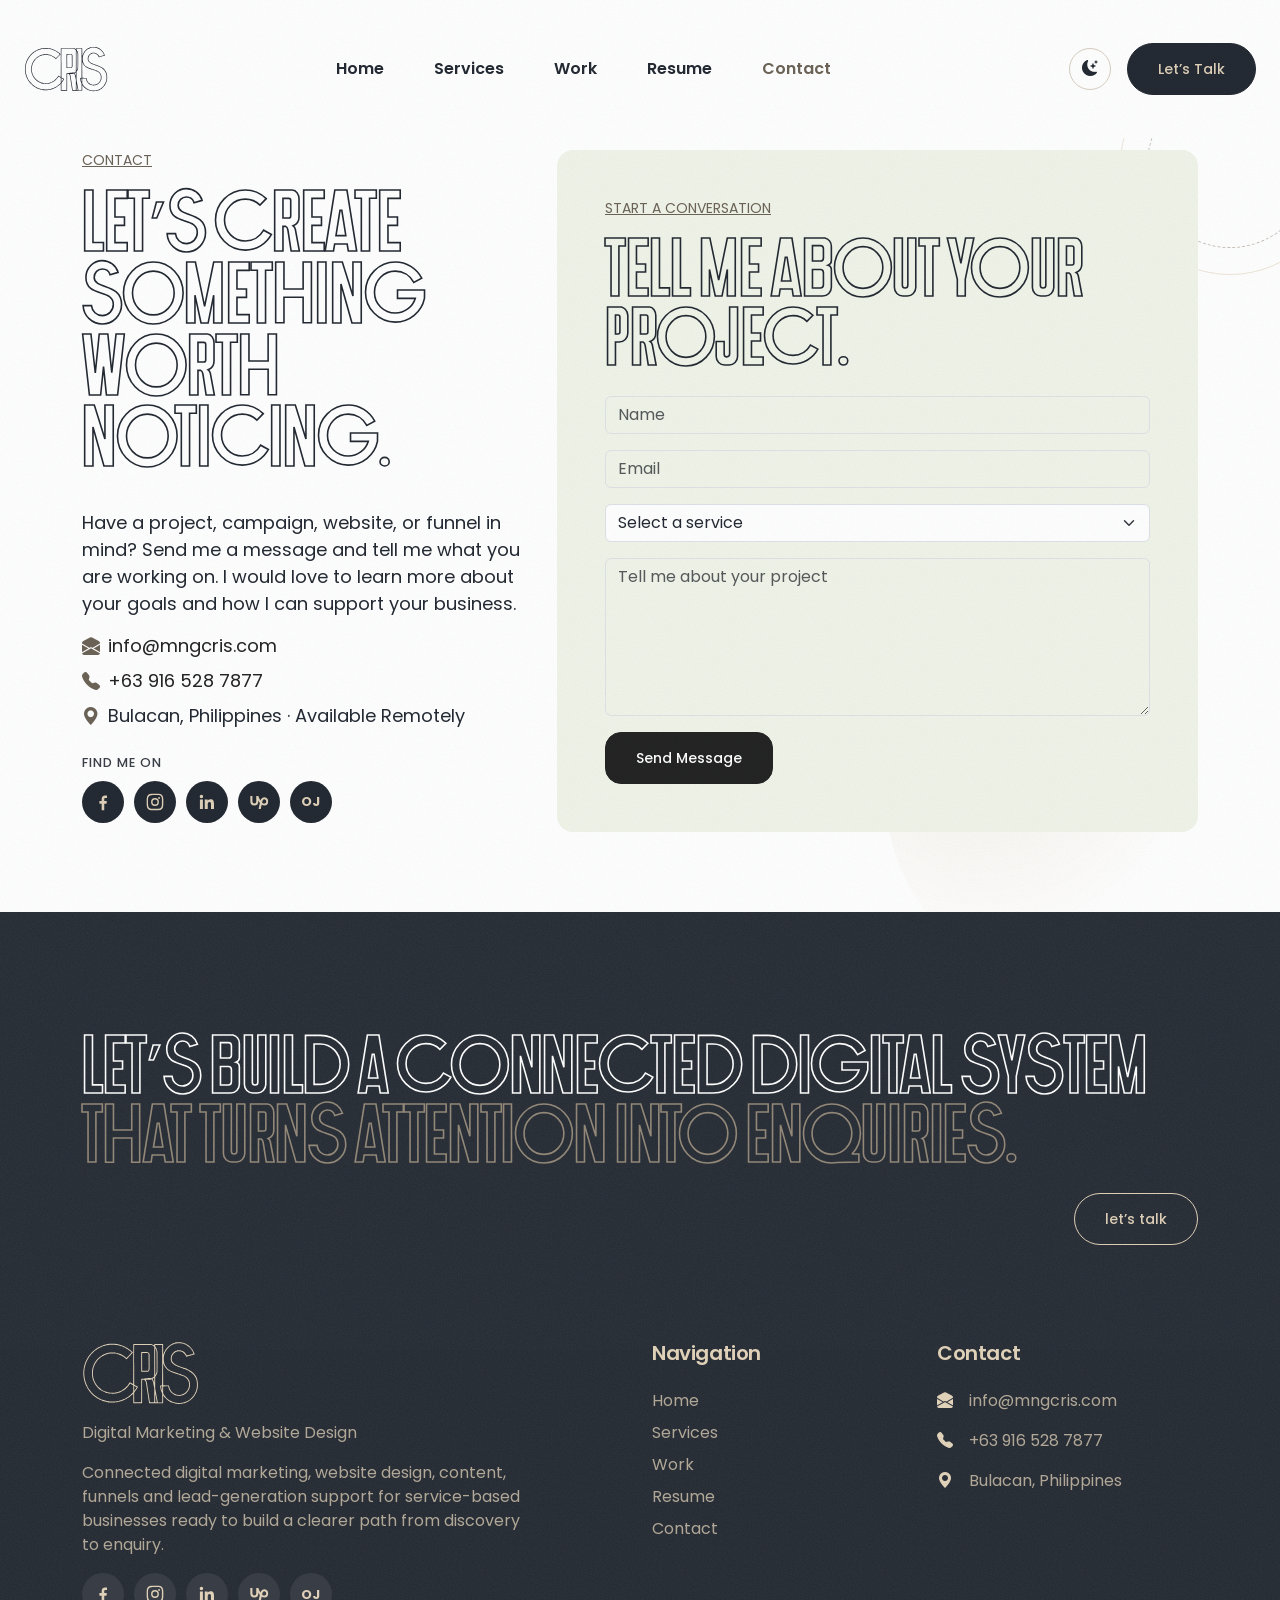
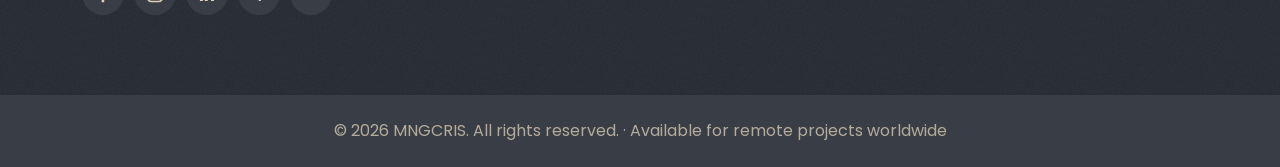
==== commit 21dfe882: "Contact email: info@mngcris.com" ====
--- a/contact.html
+++ b/contact.html
@@ -45,7 +45,7 @@
 <section class="pt-250 pb-120"><div class="container"><div class="row g-6">
 <div class="col-lg-5"><div class="text-primary fw-normal fs-7 text-uppercase text-decoration-underline">Contact</div><h1 class="ds-3 fw-bold mt-3">Let’s create something worth noticing.</h1>
 <p class="fs-5">Have a project, campaign, website, or funnel in mind? Send me a message and tell me what you are working on. I would love to learn more about your goals and how I can support your business.</p>
-<a href="mailto:supportva.cris@gmail.com" class="d-block fs-5 mb-2"><i class="bi bi-envelope-open-fill text-primary me-2"></i>supportva.cris@gmail.com</a>
+<a href="mailto:info@mngcris.com" class="d-block fs-5 mb-2"><i class="bi bi-envelope-open-fill text-primary me-2"></i>info@mngcris.com</a>
 <a href="tel:+639165287877" class="d-block fs-5 mb-2"><i class="bi bi-telephone-fill text-primary me-2"></i>+63 916 528 7877</a>
 <p class="fs-5"><i class="bi bi-geo-alt-fill text-primary me-2"></i>Bulacan, Philippines · Available Remotely</p><p class="sec-label text-start mt-4 mb-2">Find me on</p><div class="socials "><a href="https://www.facebook.com/crisdoesdigital/" target="_blank" rel="noopener" aria-label="Facebook" title="Facebook"><svg viewBox="0 0 24 24" aria-hidden="true"><path fill="currentColor" d="M13.5 22v-8h2.7l.4-3.2h-3.1V8.8c0-.9.3-1.5 1.6-1.5h1.7V4.4c-.3 0-1.3-.1-2.4-.1-2.4 0-4 1.5-4 4.1v2.4H7.7V14h2.7v8h3.1z"/></svg></a><a href="https://www.instagram.com/onlycyaccount/" target="_blank" rel="noopener" aria-label="Instagram" title="Instagram"><svg viewBox="0 0 24 24" aria-hidden="true"><path fill="currentColor" d="M12 7.3A4.7 4.7 0 1 0 12 16.7 4.7 4.7 0 0 0 12 7.3zm0 7.7a3 3 0 1 1 0-6 3 3 0 0 1 0 6zm4.9-8.9a1.1 1.1 0 1 0 0 2.2 1.1 1.1 0 0 0 0-2.2zM12 3.6c2.7 0 3 0 4.1.1 2.7.1 4 1.4 4.1 4.1.1 1.1.1 1.4.1 4.1s0 3-.1 4.1c-.1 2.7-1.4 4-4.1 4.1-1.1.1-1.4.1-4.1.1s-3 0-4.1-.1c-2.7-.1-4-1.4-4.1-4.1C3.7 15 3.6 14.7 3.6 12s0-3 .1-4.1C3.8 5.2 5.1 3.9 7.9 3.8 9 3.6 9.3 3.6 12 3.6zM12 2C9.3 2 8.9 2 7.8 2.1 4.2 2.2 2.2 4.2 2.1 7.8 2 8.9 2 9.3 2 12s0 3.1.1 4.2c.1 3.6 2.1 5.6 5.7 5.7 1.1.1 1.5.1 4.2.1s3.1 0 4.2-.1c3.6-.1 5.6-2.1 5.7-5.7.1-1.1.1-1.5.1-4.2s0-3.1-.1-4.2c-.1-3.6-2.1-5.6-5.7-5.7C15.1 2 14.7 2 12 2z"/></svg></a><a href="https://www.linkedin.com/in/crisdoesdigital" target="_blank" rel="noopener" aria-label="LinkedIn" title="LinkedIn"><svg viewBox="0 0 24 24" aria-hidden="true"><path fill="currentColor" d="M20.4 20.5h-3.6v-5.6c0-1.3 0-3-1.8-3s-2.1 1.4-2.1 2.9v5.7H9.3V9h3.4v1.6c.5-.9 1.6-1.8 3.4-1.8 3.6 0 4.3 2.4 4.3 5.5v6.2zM5.3 7.4a2.1 2.1 0 1 1 0-4.2 2.1 2.1 0 0 1 0 4.2zM7.1 20.5H3.5V9h3.6v11.5z"/></svg></a><a href="https://www.upwork.com/freelancers/~010fc5639277ec315d?mp_source=share" target="_blank" rel="noopener" aria-label="Upwork" title="Upwork"><svg viewBox="0 0 24 24" aria-hidden="true"><path fill="currentColor" d="M18.6 13.9c-1 0-2-.4-2.8-1.1l.2-1v-.1c.2-1.1.8-2.9 2.6-2.9a2.6 2.6 0 0 1 0 5.1zm0-7.7c-2.4 0-4.2 1.5-4.9 4-1.1-1.7-2-3.7-2.5-5.4H8.7v6.6a2.3 2.3 0 0 1-4.6 0V4.8H1.6v6.6a4.8 4.8 0 0 0 9.6 0v-1.1c.5 1 1.1 2.1 1.8 3l-1.5 7.2h2.6l1.1-5.2c1 .6 2.1 1 3.4 1a5.1 5.1 0 0 0 0-10.1z"/></svg></a><a href="https://www.onlinejobs.ph/jobseekers/info/2772796" target="_blank" rel="noopener" aria-label="OnlineJobs.ph" title="OnlineJobs.ph"><span class="oj-badge" aria-hidden="true">OJ</span></a></div></div>
 <div class="col-lg-7"><div class="p-7 rounded-4 bg-secondary-1"><div class="text-primary fw-normal fs-7 text-uppercase text-decoration-underline">Start a conversation</div><h2 class="display-head mt-3">Tell me about your project.</h2>
@@ -58,7 +58,7 @@
 <script>
 document.getElementById('contactForm').addEventListener('submit',function(e){e.preventDefault();var f=e.target;
 var b='Name: '+f.name.value+'\nEmail: '+f.email.value+'\nService: '+f.service.value+'\n\n'+f.message.value;
-location.href='mailto:supportva.cris@gmail.com?subject='+encodeURIComponent('Project enquiry: '+f.service.value)+'&body='+encodeURIComponent(b);});
+location.href='mailto:info@mngcris.com?subject='+encodeURIComponent('Project enquiry: '+f.service.value)+'&body='+encodeURIComponent(b);});
 </script></main>
 <footer>
  <div class="footer-home1 bg-black bg-dark-black pt-120 position-relative overflow-hidden">
@@ -75,7 +75,7 @@
    <div class="col-lg-3 col-6 offset-lg-1"><h4 class="text-white mb-4">Navigation</h4><ul class="list-unstyled">
     <li class="mb-2"><a class="text-secondary" href="index.html">Home</a></li><li class="mb-2"><a class="text-secondary" href="services.html">Services</a></li><li class="mb-2"><a class="text-secondary" href="work.html">Work</a></li><li class="mb-2"><a class="text-secondary" href="resume.html">Resume</a></li><li class="mb-2"><a class="text-secondary" href="contact.html">Contact</a></li></ul></div>
    <div class="col-lg-3 col-6"><h4 class="text-white mb-4">Contact</h4>
-    <a href="mailto:supportva.cris@gmail.com" class="d-flex mb-3 text-secondary"><i class="bi bi-envelope-open-fill me-3 text-white"></i>supportva.cris@gmail.com</a>
+    <a href="mailto:info@mngcris.com" class="d-flex mb-3 text-secondary"><i class="bi bi-envelope-open-fill me-3 text-white"></i>info@mngcris.com</a>
     <a href="tel:+639165287877" class="d-flex mb-3 text-secondary"><i class="bi bi-telephone-fill me-3 text-white"></i>+63 916 528 7877</a>
     <p class="d-flex text-secondary"><i class="bi bi-geo-alt-fill me-3 text-white"></i>Bulacan, Philippines</p></div>
   </div></div>
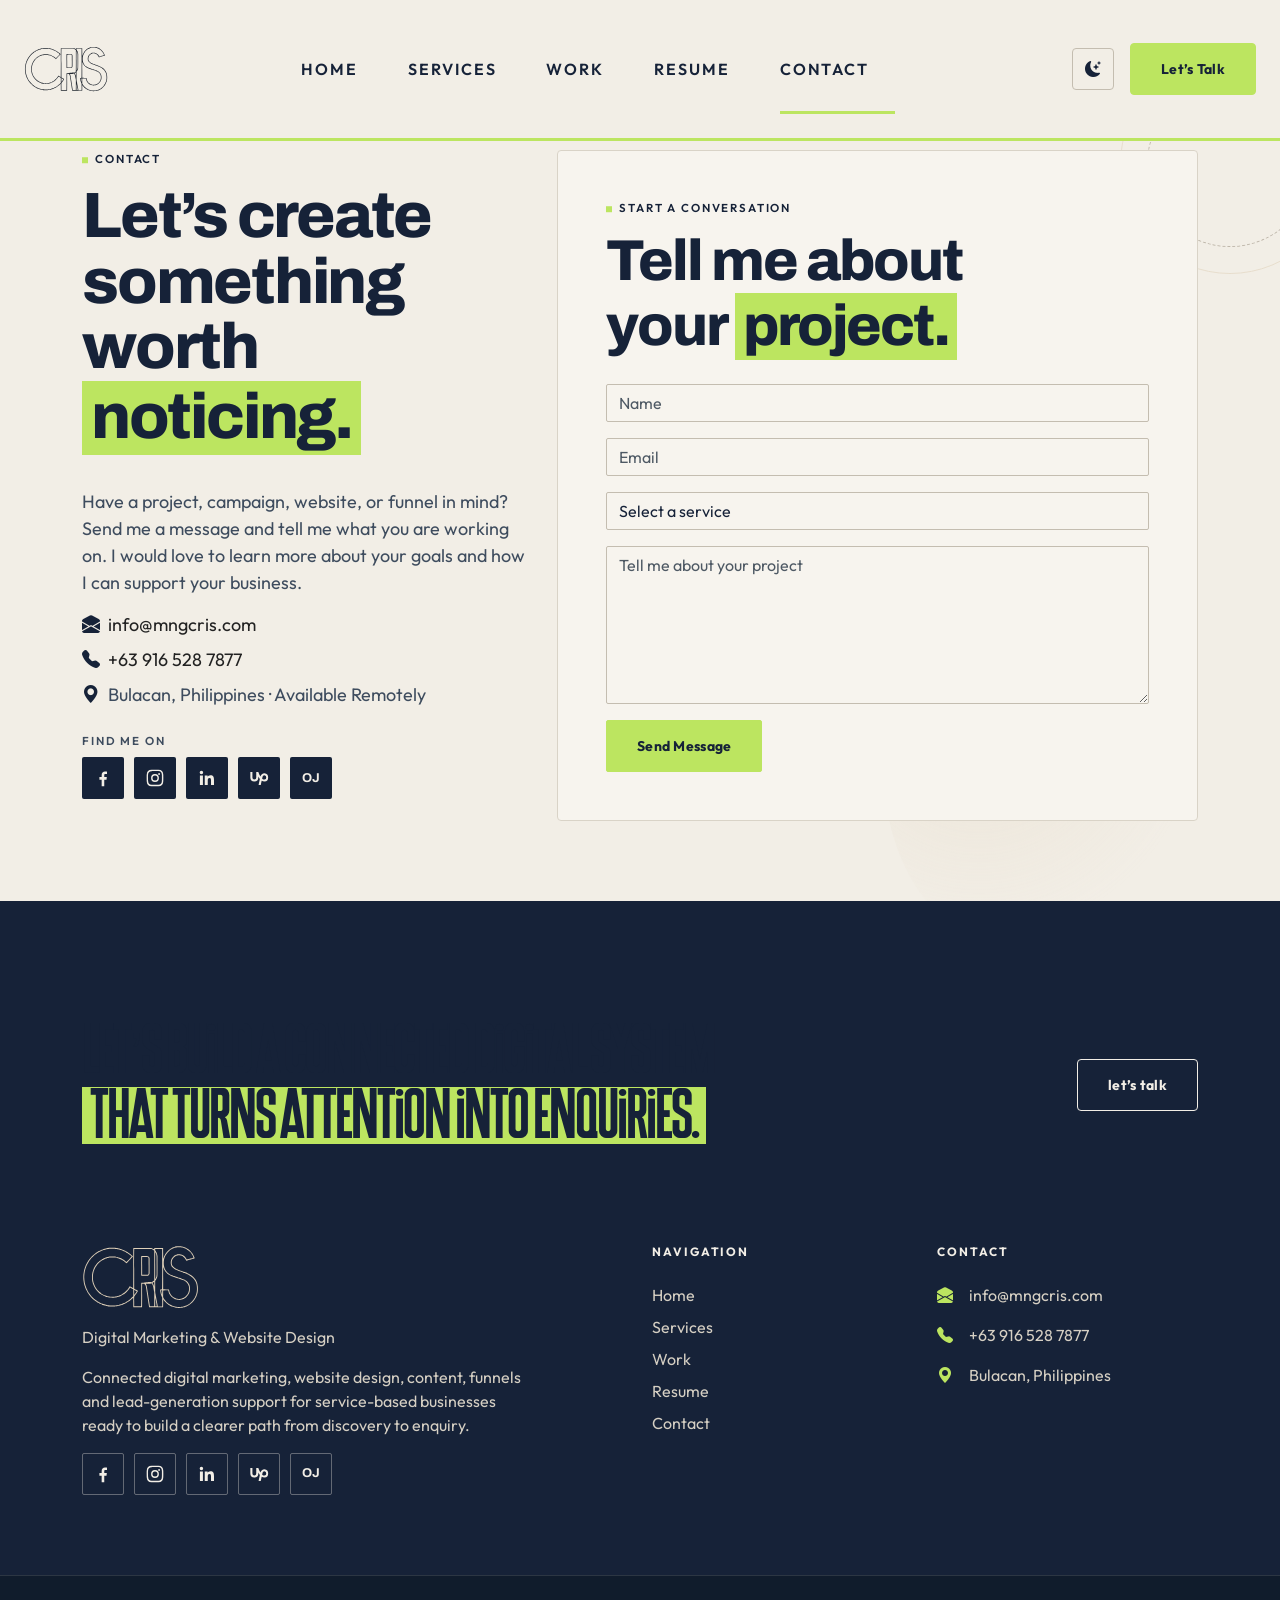
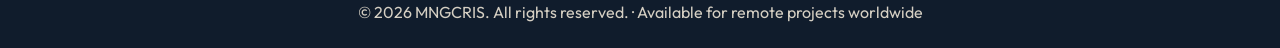
==== commit f540a649: "Restyle the portfolio to the Fieldnotes navy, cream, and lime palette. Centralise colour and type so" ====
--- a/contact.html
+++ b/contact.html
@@ -18,12 +18,13 @@
 <link rel="stylesheet" href="assets/fonts/fontawesome/solid.min.css" />
 <link rel="stylesheet" href="assets/css/main.css" />
 <link rel="preconnect" href="https://fonts.googleapis.com" /><link rel="preconnect" href="https://fonts.gstatic.com" crossorigin />
-<link rel="stylesheet" href="https://fonts.googleapis.com/css2?family=Poppins:wght@300;400;500;600;700;800&display=swap" />
+<link rel="stylesheet" href="https://fonts.googleapis.com/css2?family=Archivo:wght@600;700;800&family=Outfit:wght@300;400;500;600;700&display=swap" />
 <link rel="icon" href="favicon.ico?v=3" sizes="any" />
 <link rel="icon" type="image/png" sizes="32x32" href="assets/imgs/favicon-32.png?v=3" />
 <link rel="icon" type="image/png" sizes="192x192" href="assets/imgs/favicon-192.png?v=3" />
 <link rel="apple-touch-icon" href="assets/imgs/apple-touch-icon.png?v=3" />
 <link rel="stylesheet" href="assets/css/custom.css?v=9" />
+<link rel="stylesheet" href="assets/css/fieldnotes.css?v=1" />
 </head>
 <body class="position-relative">
 <header>
@@ -43,12 +44,12 @@
 </header>
 <main>
 <section class="pt-250 pb-120"><div class="container"><div class="row g-6">
-<div class="col-lg-5"><div class="text-primary fw-normal fs-7 text-uppercase text-decoration-underline">Contact</div><h1 class="ds-3 fw-bold mt-3">Let’s create something worth noticing.</h1>
+<div class="col-lg-5"><div class="text-primary fw-normal fs-7 text-uppercase text-decoration-underline">Contact</div><h1 class="ds-3 fw-bold mt-3">Let’s create something worth <span class="hl">noticing.</span></h1>
 <p class="fs-5">Have a project, campaign, website, or funnel in mind? Send me a message and tell me what you are working on. I would love to learn more about your goals and how I can support your business.</p>
 <a href="mailto:info@mngcris.com" class="d-block fs-5 mb-2"><i class="bi bi-envelope-open-fill text-primary me-2"></i>info@mngcris.com</a>
 <a href="tel:+639165287877" class="d-block fs-5 mb-2"><i class="bi bi-telephone-fill text-primary me-2"></i>+63 916 528 7877</a>
 <p class="fs-5"><i class="bi bi-geo-alt-fill text-primary me-2"></i>Bulacan, Philippines · Available Remotely</p><p class="sec-label text-start mt-4 mb-2">Find me on</p><div class="socials "><a href="https://www.facebook.com/crisdoesdigital/" target="_blank" rel="noopener" aria-label="Facebook" title="Facebook"><svg viewBox="0 0 24 24" aria-hidden="true"><path fill="currentColor" d="M13.5 22v-8h2.7l.4-3.2h-3.1V8.8c0-.9.3-1.5 1.6-1.5h1.7V4.4c-.3 0-1.3-.1-2.4-.1-2.4 0-4 1.5-4 4.1v2.4H7.7V14h2.7v8h3.1z"/></svg></a><a href="https://www.instagram.com/onlycyaccount/" target="_blank" rel="noopener" aria-label="Instagram" title="Instagram"><svg viewBox="0 0 24 24" aria-hidden="true"><path fill="currentColor" d="M12 7.3A4.7 4.7 0 1 0 12 16.7 4.7 4.7 0 0 0 12 7.3zm0 7.7a3 3 0 1 1 0-6 3 3 0 0 1 0 6zm4.9-8.9a1.1 1.1 0 1 0 0 2.2 1.1 1.1 0 0 0 0-2.2zM12 3.6c2.7 0 3 0 4.1.1 2.7.1 4 1.4 4.1 4.1.1 1.1.1 1.4.1 4.1s0 3-.1 4.1c-.1 2.7-1.4 4-4.1 4.1-1.1.1-1.4.1-4.1.1s-3 0-4.1-.1c-2.7-.1-4-1.4-4.1-4.1C3.7 15 3.6 14.7 3.6 12s0-3 .1-4.1C3.8 5.2 5.1 3.9 7.9 3.8 9 3.6 9.3 3.6 12 3.6zM12 2C9.3 2 8.9 2 7.8 2.1 4.2 2.2 2.2 4.2 2.1 7.8 2 8.9 2 9.3 2 12s0 3.1.1 4.2c.1 3.6 2.1 5.6 5.7 5.7 1.1.1 1.5.1 4.2.1s3.1 0 4.2-.1c3.6-.1 5.6-2.1 5.7-5.7.1-1.1.1-1.5.1-4.2s0-3.1-.1-4.2c-.1-3.6-2.1-5.6-5.7-5.7C15.1 2 14.7 2 12 2z"/></svg></a><a href="https://www.linkedin.com/in/crisdoesdigital" target="_blank" rel="noopener" aria-label="LinkedIn" title="LinkedIn"><svg viewBox="0 0 24 24" aria-hidden="true"><path fill="currentColor" d="M20.4 20.5h-3.6v-5.6c0-1.3 0-3-1.8-3s-2.1 1.4-2.1 2.9v5.7H9.3V9h3.4v1.6c.5-.9 1.6-1.8 3.4-1.8 3.6 0 4.3 2.4 4.3 5.5v6.2zM5.3 7.4a2.1 2.1 0 1 1 0-4.2 2.1 2.1 0 0 1 0 4.2zM7.1 20.5H3.5V9h3.6v11.5z"/></svg></a><a href="https://www.upwork.com/freelancers/~010fc5639277ec315d?mp_source=share" target="_blank" rel="noopener" aria-label="Upwork" title="Upwork"><svg viewBox="0 0 24 24" aria-hidden="true"><path fill="currentColor" d="M18.6 13.9c-1 0-2-.4-2.8-1.1l.2-1v-.1c.2-1.1.8-2.9 2.6-2.9a2.6 2.6 0 0 1 0 5.1zm0-7.7c-2.4 0-4.2 1.5-4.9 4-1.1-1.7-2-3.7-2.5-5.4H8.7v6.6a2.3 2.3 0 0 1-4.6 0V4.8H1.6v6.6a4.8 4.8 0 0 0 9.6 0v-1.1c.5 1 1.1 2.1 1.8 3l-1.5 7.2h2.6l1.1-5.2c1 .6 2.1 1 3.4 1a5.1 5.1 0 0 0 0-10.1z"/></svg></a><a href="https://www.onlinejobs.ph/jobseekers/info/2772796" target="_blank" rel="noopener" aria-label="OnlineJobs.ph" title="OnlineJobs.ph"><span class="oj-badge" aria-hidden="true">OJ</span></a></div></div>
-<div class="col-lg-7"><div class="p-7 rounded-4 bg-secondary-1"><div class="text-primary fw-normal fs-7 text-uppercase text-decoration-underline">Start a conversation</div><h2 class="display-head mt-3">Tell me about your project.</h2>
+<div class="col-lg-7"><div class="p-7 rounded-4 bg-secondary-1"><div class="text-primary fw-normal fs-7 text-uppercase text-decoration-underline">Start a conversation</div><h2 class="display-head mt-3">Tell me about your <span class="hl">project.</span></h2>
 <form id="contactForm" class="mt-4">
 <input class="form-control mb-3" name="name" placeholder="Name" required />
 <input class="form-control mb-3" type="email" name="email" placeholder="Email" required />
--- a/assets/css/fieldnotes.css
+++ b/assets/css/fieldnotes.css
@@ -0,0 +1,806 @@
+/* Fieldnotes palette — sampled from the Instagram template.
+   Navy #162238, cream #F2EEE6, lime highlighter #BCE560.
+   This file is the source of truth for colour and type. */
+
+:root {
+  --navy: #162238;
+  --navy-deep: #101C2C;
+  --navy-rgb: 22, 34, 56;
+  --cream: #F2EEE6;
+  --cream-deep: #E6E1D6;
+  --paper: #F7F4EE;
+  --lime: #BCE560;
+  --lime-deep: #A8D24E;
+  --ink: #162238;
+  --ink-soft: #3E4C5E;
+  --muted: #4E5964;
+  --line: #D9D3C7;
+  --line-strong: #C4BDB0;
+  --card: #F7F4EE;
+  --bg: #F2EEE6;
+  --ink-on-lime: #162238;
+  --on-navy: #F2EEE6;
+  --on-navy-soft: #D5CFC3;
+  --font-display: "Archivo", "Arial Narrow", sans-serif;
+  --font-body: "Outfit", "Avenir Next", "Segoe UI", sans-serif;
+  --radius: 4px;
+  --bs-primary: #162238;
+  --bs-primary-rgb: 22, 34, 56;
+  --bs-body-color: #162238;
+  --bs-body-bg: #F2EEE6;
+  --bs-heading-color: #162238;
+  --bs-link-color: #162238;
+  --bs-link-hover-color: #101C2C;
+  --bs-border-color: #D9D3C7;
+  --bs-secondary-color: #4E5964;
+  --accent: var(--navy);
+  --accent-soft: var(--cream-deep);
+  --taupe: var(--muted);
+  --taupe-ink: var(--ink-soft);
+  --slate: #24344A;
+}
+
+[data-theme="dark"] {
+  --ink: #F2EEE6;
+  --ink-soft: #D9D3C6;
+  --muted: #C9C2B4;
+  --line: rgba(242, 238, 230, 0.16);
+  --line-strong: rgba(242, 238, 230, 0.32);
+  --card: #1C2C44;
+  --bg: #162238;
+  --paper: #1C2C44;
+  --cream-deep: #122033;
+  --bs-body-color: #F2EEE6;
+  --bs-body-bg: #162238;
+  --bs-heading-color: #F2EEE6;
+  --bs-link-color: #F2EEE6;
+  --bs-link-hover-color: #BCE560;
+  --bs-border-color: rgba(242, 238, 230, 0.2);
+  --bs-secondary-color: #C9C2B4;
+  --accent: var(--cream);
+  --accent-soft: #1C2C44;
+}
+
+body,
+p, li, a, button, input, select, textarea, label,
+.btn, .nav-link, .form-control, .form-select, .accordion-button, .sec-label {
+  font-family: var(--font-body) !important;
+}
+
+body {
+  background: var(--bg) !important;
+  color: var(--ink) !important;
+}
+
+body::after { display: none !important; }
+
+h1, h2, h3, h4, h5, h6,
+.hero-title, .display-head, main .ds-3, main .fs-250, main .ds-4 {
+  font-family: var(--font-display) !important;
+  font-weight: 800 !important;
+  color: var(--ink) !important;
+  letter-spacing: -0.035em !important;
+  -webkit-text-stroke: 0 !important;
+  paint-order: normal;
+  text-transform: none !important;
+}
+
+.hero-title,
+.display-head,
+main section h1,
+main .ds-3,
+main .fs-250,
+footer h2.display-head {
+  color: var(--ink) !important;
+  -webkit-text-stroke: 0 !important;
+  text-transform: none !important;
+  line-height: 1.02 !important;
+  text-wrap: balance;
+}
+
+.hero-title { font-size: clamp(2.7rem, 6.2vw, 5.2rem) !important; }
+.display-head { font-size: clamp(2.1rem, 4.6vw, 3.6rem) !important; }
+main .ds-3 { font-size: clamp(2.3rem, 5vw, 4.1rem) !important; }
+main .fs-250 { font-size: clamp(3.2rem, 7vw, 5.6rem) !important; }
+.display-head.h-sub { font-size: clamp(1.5rem, 2.6vw, 2rem) !important; }
+
+.hero-title:hover,
+.display-head:hover,
+main section h1:hover,
+.card-dark .display-head:hover,
+.card-dark .display-head.text-white,
+.card-dark .display-head.text-white:hover,
+footer .display-head,
+footer .display-head:hover,
+footer .display-head.text-white,
+footer .display-head.text-white:hover,
+[data-theme="dark"] .hero-title,
+[data-theme="dark"] .display-head,
+[data-theme="dark"] main section h1,
+[data-theme="dark"] .hero-title:hover,
+[data-theme="dark"] .display-head:hover {
+  color: var(--ink) !important;
+  -webkit-text-stroke: 0 !important;
+}
+
+.card-dark .display-head,
+.card-dark .display-head.text-white,
+.card-dark h2, .card-dark h3, .award-card h3,
+footer .display-head, footer h2, footer h4, footer .text-white {
+  color: var(--on-navy) !important;
+  -webkit-text-stroke: 0 !important;
+}
+
+/* Lime highlighter blocks behind key words */
+.hl,
+.hero-title .text-muted-2,
+.display-head .text-muted-2,
+.display-head .text-white-50,
+.card-dark .display-head span,
+footer .display-head span,
+.hero-title:hover .text-muted-2,
+.display-head:hover .text-muted-2,
+.card-dark .display-head:hover span,
+footer .display-head:hover span,
+[data-theme="dark"] .hero-title .text-muted-2,
+[data-theme="dark"] .display-head .text-muted-2 {
+  color: var(--ink-on-lime) !important;
+  background: var(--lime) !important;
+  -webkit-text-stroke: 0 !important;
+  box-decoration-break: clone;
+  -webkit-box-decoration-break: clone;
+  padding: 0.01em 0.14em 0.06em;
+  line-height: 1.2;
+}
+
+::selection { background: var(--lime); color: var(--ink-on-lime); }
+
+p, .lead-sm, li { color: var(--ink-soft); }
+.lead-sm { max-width: 680px; }
+.text-secondary, .small.text-secondary, .text-muted { color: var(--muted) !important; }
+.text-primary, .text-accent { color: var(--ink) !important; }
+.text-white { color: var(--on-navy) !important; }
+.text-white-50 { color: var(--on-navy-soft) !important; }
+a { text-underline-offset: 0.16em; }
+main a:not(.btn):hover { color: var(--ink); }
+
+.sec-label {
+  color: var(--ink-soft) !important;
+  letter-spacing: 0.16em !important;
+  font-weight: 600 !important;
+  font-size: 0.72rem !important;
+}
+.sec-label span { color: var(--ink) !important; }
+
+main .text-decoration-underline {
+  text-decoration: none !important;
+  letter-spacing: 0.16em;
+  font-size: 0.72rem !important;
+  font-weight: 600 !important;
+  color: var(--ink-soft) !important;
+  text-transform: uppercase;
+}
+main .text-decoration-underline::before {
+  content: "";
+  display: inline-block;
+  width: 0.55em;
+  height: 0.55em;
+  margin-right: 0.6em;
+  background: var(--lime);
+  transform: translateY(0.02em);
+}
+
+/* Nav */
+header .navbar {
+  background: var(--bg) !important;
+  border-bottom: 3px solid var(--lime);
+}
+.nav-link {
+  color: var(--ink) !important;
+  font-weight: 600 !important;
+  letter-spacing: 0.12em;
+  text-transform: uppercase;
+  font-size: 0.78rem;
+}
+.navbar .nav-link.active,
+.navbar .nav-link:hover {
+  color: var(--ink) !important;
+  box-shadow: inset 0 -3px 0 var(--lime);
+}
+.offcanvas {
+  background: var(--bg) !important;
+  color: var(--ink) !important;
+}
+.offcanvas .nav-link {
+  font-size: 1.25rem !important;
+  letter-spacing: 0.08em;
+  box-shadow: none;
+  padding: 0.45rem 0;
+}
+.offcanvas .btn-close { filter: none; }
+[data-theme="dark"] .offcanvas .btn-close,
+[data-theme="dark"] .btn-close { filter: invert(1) grayscale(1); }
+
+.theme-toggle {
+  width: 42px;
+  height: 42px;
+  border-radius: var(--radius) !important;
+  border: 1px solid var(--line-strong) !important;
+  background: transparent !important;
+  color: var(--ink) !important;
+}
+.theme-toggle:hover { background: var(--lime) !important; color: var(--ink-on-lime) !important; transform: none; }
+
+/* Buttons — lime fill, navy label */
+.btn {
+  border-radius: 2px !important;
+  font-weight: 700 !important;
+  letter-spacing: 0.02em;
+  box-shadow: none !important;
+}
+.btn-primary,
+.card-dark .btn-primary,
+.award-card .btn-primary,
+footer .btn-primary,
+[data-theme="dark"] .btn-primary,
+.btn-dark {
+  background: var(--lime) !important;
+  border-color: var(--lime) !important;
+  color: var(--ink-on-lime) !important;
+}
+.btn-primary:hover,
+.card-dark .btn-primary:hover,
+.award-card .btn-primary:hover,
+footer .btn-primary:hover,
+[data-theme="dark"] .btn-primary:hover,
+.btn-dark:hover {
+  background: var(--lime-deep) !important;
+  border-color: var(--lime-deep) !important;
+  color: var(--ink-on-lime) !important;
+  transform: translateY(-2px);
+}
+.btn-outline-dark,
+.btn-outline-secondary,
+.btn-outline-primary {
+  background: transparent !important;
+  color: var(--ink) !important;
+  border: 1px solid var(--ink) !important;
+}
+.btn-outline-dark:hover,
+.btn-outline-secondary:hover,
+.btn-outline-primary:hover {
+  background: var(--ink) !important;
+  color: var(--bg) !important;
+  border-color: var(--ink) !important;
+}
+.btn-light,
+.card-dark .btn-light,
+.award-card .btn-light,
+footer .btn-light {
+  background: transparent !important;
+  border: 1px solid var(--on-navy) !important;
+  color: var(--on-navy) !important;
+}
+.btn-light:hover,
+.card-dark .btn-light:hover,
+.award-card .btn-light:hover,
+footer .btn-light:hover {
+  background: var(--cream) !important;
+  color: var(--navy) !important;
+  border-color: var(--cream) !important;
+}
+.rounded-pill, .rounded-4, .rounded-3, .rounded { border-radius: var(--radius) !important; }
+
+/* Cards and surfaces */
+.soft-card,
+.xcard:not(.xcard-proj),
+.p-5.border,
+.p-6.border,
+.p-7,
+.bg-secondary-1 {
+  background: var(--card) !important;
+  background-image: none !important;
+  border: 1px solid var(--line) !important;
+  border-radius: var(--radius) !important;
+  box-shadow: none !important;
+  color: var(--ink);
+}
+.bg-soft, .bg-accent-soft, .band:not(.band-dark) {
+  background: var(--cream-deep) !important;
+  background-image: none !important;
+  border-color: var(--line) !important;
+}
+.soft-card:hover,
+.p-5.border:hover,
+.p-6.border:hover {
+  transform: translateY(-4px);
+  border-color: var(--navy) !important;
+  box-shadow: none !important;
+}
+
+.card-dark {
+  background: var(--navy) !important;
+  background-image: none !important;
+  color: var(--on-navy) !important;
+  border-radius: var(--radius) !important;
+}
+.card-dark p, .card-dark li, .award-card p, .award-card li,
+footer p, footer li, footer a, .card-dark .text-white-50 {
+  color: var(--on-navy-soft);
+}
+.card-dark .text-white,
+.card-dark strong,
+footer .text-white { color: var(--on-navy) !important; }
+.card-dark .text-accent,
+.card-dark .text-primary,
+.award-card .bi,
+.card-dark .list-check .bi { color: var(--lime) !important; }
+
+.card-photo { border-radius: var(--radius) !important; background: var(--navy-deep); }
+.card-photo img,
+.card-photo picture img,
+.resume-photo,
+.gallery img,
+.vid-thumb img,
+.vid-thumb video,
+.bg-photo::before {
+  filter: grayscale(1) contrast(1.06) !important;
+}
+.resume-photo { box-shadow: none !important; border: 1px solid var(--line); }
+
+.stat-pill {
+  background: var(--paper) !important;
+  border-radius: var(--radius) !important;
+  box-shadow: none !important;
+  border: 1px solid var(--line);
+}
+.stat-pill strong, .big-num { color: var(--ink) !important; font-family: var(--font-display) !important; }
+.stat-pill span { color: var(--muted) !important; }
+
+.stat-box {
+  background: var(--card) !important;
+  background-image: none !important;
+  border-radius: var(--radius) !important;
+  border: 1px solid var(--line);
+}
+.stat-box .big-num { color: var(--ink) !important; }
+.stat-lbl { color: var(--muted) !important; }
+.stat-dark {
+  background: var(--lime) !important;
+  background-image: none !important;
+  border-color: var(--lime) !important;
+}
+.stat-dark .big-num,
+.stat-dark .stat-lbl { color: var(--ink-on-lime) !important; }
+
+.icon-box {
+  background: var(--lime) !important;
+  color: var(--ink-on-lime) !important;
+  border-radius: 2px !important;
+}
+.icon-box::after { display: none !important; }
+
+.hero-badge {
+  background: transparent !important;
+  background-image: none !important;
+  color: var(--ink) !important;
+  border: 1px solid var(--line-strong);
+  border-radius: 2px !important;
+  font-size: 0.75rem !important;
+  font-weight: 600;
+  letter-spacing: 0.04em;
+  text-transform: uppercase;
+}
+.hero-badge i {
+  color: var(--ink-on-lime) !important;
+  background: var(--lime);
+  width: 1.35rem;
+  height: 1.35rem;
+  display: inline-flex;
+  align-items: center;
+  justify-content: center;
+}
+
+.award-card {
+  background: var(--navy) !important;
+  background-image: none !important;
+  color: var(--on-navy) !important;
+  border-radius: var(--radius) !important;
+}
+.award-card h3 { color: var(--on-navy) !important; }
+.award-card .small { color: var(--lime) !important; letter-spacing: 0.16em !important; }
+.award-card .bi-trophy-fill { color: var(--lime) !important; }
+.award-card::before, .card-dark:not(.bg-photo)::before { display: none !important; }
+
+/* Numbered lists and dividers */
+.p-5.border > p.text-primary,
+.svc-group > p.text-primary {
+  display: inline-block;
+  background: var(--lime);
+  color: var(--ink-on-lime) !important;
+  padding: 0.1em 0.45em;
+  font-family: var(--font-display) !important;
+  font-weight: 800 !important;
+  letter-spacing: 0.04em;
+  margin-bottom: 0.75rem;
+}
+.list-check { list-style: none; padding-left: 0; }
+.list-check .bi { color: var(--navy) !important; }
+[data-theme="dark"] .list-check .bi { color: var(--lime) !important; }
+.border-top, .border-bottom { border-color: var(--line) !important; }
+.job-feature {
+  background: linear-gradient(90deg, rgba(188, 229, 96, 0.28), transparent) !important;
+  border-left: 4px solid var(--lime) !important;
+  border-radius: 0 !important;
+}
+
+/* FAQ */
+.faq .accordion-item {
+  background: transparent !important;
+  border: 0 !important;
+  border-bottom: 1px solid var(--line-strong) !important;
+  border-radius: 0 !important;
+  margin-bottom: 0 !important;
+}
+.faq .accordion-button {
+  background: transparent !important;
+  color: var(--ink) !important;
+  font-weight: 650 !important;
+  box-shadow: none !important;
+  padding-left: 0.25rem;
+}
+.faq .accordion-button:not(.collapsed) {
+  background: transparent !important;
+  color: var(--ink) !important;
+  box-shadow: inset 4px 0 0 var(--lime) !important;
+}
+.faq .accordion-body { color: var(--ink-soft); }
+[data-theme="dark"] .accordion-button::after { filter: invert(1); }
+
+/* Flow */
+.flow-track { background: var(--line) !important; }
+.flow-fill { background: var(--lime) !important; }
+.flow-dot {
+  background: var(--navy) !important;
+  box-shadow: 0 0 0 6px rgba(188, 229, 96, 0.45) !important;
+}
+.flow-node {
+  border-radius: 2px !important;
+  background: var(--card) !important;
+  border: 1px solid var(--line-strong) !important;
+  color: var(--ink) !important;
+  font-family: var(--font-display) !important;
+}
+.flow-step.on .flow-node,
+[data-theme="dark"] .flow-step.on .flow-node {
+  background: var(--lime) !important;
+  border-color: var(--lime) !important;
+  color: var(--ink-on-lime) !important;
+  box-shadow: none !important;
+}
+@media (prefers-reduced-motion: reduce) {
+  .flow-step .flow-node {
+    background: var(--lime) !important;
+    border-color: var(--lime) !important;
+    color: var(--ink-on-lime) !important;
+  }
+}
+
+/* Bands and ticker */
+.band-track span {
+  font-family: var(--font-display) !important;
+  font-weight: 800;
+  color: var(--ink) !important;
+  -webkit-text-stroke: 0 !important;
+  letter-spacing: 0.06em;
+}
+.band-dark { background: var(--navy) !important; border-color: var(--navy) !important; }
+.band-dark .band-track span { color: var(--cream) !important; -webkit-text-stroke: 0 !important; }
+.band:not(.band-dark) .bd-star { color: var(--navy) !important; -webkit-text-stroke: 0 !important; }
+.band-dark .bd-star { color: var(--lime) !important; -webkit-text-stroke: 0 !important; }
+.ticker-item { color: var(--muted) !important; font-weight: 600; letter-spacing: 0.04em; text-transform: uppercase; font-size: 0.95rem; }
+.ticker .text-accent, .ticker .text-primary { color: var(--navy) !important; }
+[data-theme="dark"] .ticker .text-accent,
+[data-theme="dark"] .ticker .text-primary { color: var(--lime) !important; }
+
+/* Testimonials */
+.quote-thumb {
+  background: var(--navy) !important;
+  border-radius: 0;
+}
+.q-mark { color: var(--lime) !important; }
+.q-ini {
+  background: var(--lime) !important;
+  color: var(--ink-on-lime) !important;
+  border-radius: 2px !important;
+}
+.q-line { color: var(--cream) !important; }
+.play-btn {
+  background: var(--lime) !important;
+  color: var(--ink-on-lime) !important;
+  border-radius: 2px !important;
+}
+.vid-tag {
+  background: var(--lime) !important;
+  color: var(--ink-on-lime) !important;
+  border-radius: 2px !important;
+}
+.video-card .border-top { border-color: var(--line) !important; }
+
+/* Work */
+.browser-frame {
+  border-radius: var(--radius) !important;
+  border: 1px solid var(--line) !important;
+  box-shadow: none !important;
+  background: var(--paper) !important;
+}
+.bf-bar { background: var(--navy) !important; }
+.bf-bar span { background: var(--lime) !important; }
+.bf-bar span:nth-child(2) { background: var(--cream) !important; }
+.bf-bar span:nth-child(3) { background: transparent !important; border: 1px solid var(--cream) !important; }
+.bf-url { background: #24344A !important; color: var(--cream) !important; border-radius: 2px !important; }
+.kpi {
+  background: rgba(242, 238, 230, 0.06) !important;
+  border: 1px solid rgba(242, 238, 230, 0.16) !important;
+  border-radius: var(--radius) !important;
+  color: var(--on-navy) !important;
+}
+.kpi-num { color: var(--lime) !important; font-family: var(--font-display) !important; }
+.kpi-lbl, .kpi-note, .case-steps .cs, .case-foot { color: var(--on-navy-soft) !important; }
+.case-steps strong { color: var(--on-navy) !important; }
+.case-steps .cs i { color: var(--ink-on-lime) !important; background: var(--lime) !important; border-radius: 2px !important; }
+.bar { background: rgba(242, 238, 230, 0.12) !important; border-radius: 0 !important; }
+.bar i { background: var(--lime) !important; }
+.case-foot { border-top: 1px solid rgba(242, 238, 230, 0.16) !important; }
+.xcard {
+  border-radius: var(--radius) !important;
+  border-color: var(--line) !important;
+}
+.xcard.open, .xcard:hover { border-color: var(--navy) !important; box-shadow: none !important; }
+.xc-more { background: var(--card) !important; }
+.xc-otitle { color: var(--ink) !important; }
+.xc-tag, .xc-hint { color: var(--muted) !important; letter-spacing: 0.12em; }
+.xc-sum { color: var(--ink-soft) !important; }
+.dz-tabs button {
+  border-radius: 2px !important;
+  border: 1px solid var(--line-strong) !important;
+  color: var(--ink) !important;
+  letter-spacing: 0.06em;
+  text-transform: uppercase;
+  font-weight: 600;
+  font-size: 0.72rem !important;
+}
+.dz-tabs button:hover, .dz-tabs button.active,
+[data-theme="dark"] .dz-tabs button:hover,
+[data-theme="dark"] .dz-tabs button.active {
+  background: var(--lime) !important;
+  color: var(--ink-on-lime) !important;
+  border-color: var(--lime) !important;
+}
+.dz-item { border-radius: 2px !important; background: var(--cream-deep) !important; }
+.hs-btn {
+  border-radius: 2px !important;
+  border: 1px solid var(--ink) !important;
+  color: var(--ink) !important;
+  background: transparent !important;
+}
+.hs-btn:hover:not(:disabled) { background: var(--ink) !important; color: var(--bg) !important; }
+.hs-progress { background: var(--line) !important; }
+.hs-progress i { background: var(--lime) !important; }
+.xcard-proj { background: var(--card) !important; border: 1px solid var(--line) !important; }
+
+/* Forms */
+.form-control, .form-select {
+  background: var(--paper) !important;
+  color: var(--ink) !important;
+  border: 1px solid var(--line-strong) !important;
+  border-radius: 2px !important;
+}
+.form-control::placeholder { color: var(--muted); }
+.form-control:focus, .form-select:focus {
+  border-color: var(--navy) !important;
+  box-shadow: 0 0 0 3px rgba(188, 229, 96, 0.55) !important;
+}
+
+/* Footer */
+.footer-home1 {
+  background: var(--navy) !important;
+  background-image: none !important;
+}
+footer .bg-dark {
+  background: var(--navy-deep) !important;
+  border-top: 1px solid rgba(242, 238, 230, 0.12);
+}
+footer h4 {
+  font-family: var(--font-body) !important;
+  font-size: 0.75rem !important;
+  font-weight: 700 !important;
+  letter-spacing: 0.16em !important;
+  text-transform: uppercase !important;
+  color: var(--lime) !important;
+}
+footer a { color: var(--on-navy-soft) !important; text-decoration: none; }
+footer a:hover { color: var(--lime) !important; }
+footer .text-secondary { color: var(--on-navy-soft) !important; }
+footer .bi { color: var(--lime) !important; }
+
+.socials a {
+  background: var(--navy) !important;
+  color: var(--cream) !important;
+  border-radius: 2px !important;
+}
+.socials a:hover { background: var(--lime) !important; color: var(--ink-on-lime) !important; }
+.socials-dark a {
+  background: transparent !important;
+  color: var(--cream) !important;
+  border: 1px solid rgba(242, 238, 230, 0.35);
+}
+.socials-dark a:hover {
+  background: var(--lime) !important;
+  color: var(--ink-on-lime) !important;
+  border-color: var(--lime) !important;
+}
+.oj-badge { font-family: var(--font-display) !important; }
+
+.to-top {
+  background: var(--navy) !important;
+  color: var(--lime) !important;
+  border-radius: 2px !important;
+}
+.to-top .tt-bg { stroke: rgba(188, 229, 96, 0.25) !important; }
+.to-top .tt-ring { stroke: var(--lime) !important; }
+[data-theme="dark"] .to-top { background: var(--lime) !important; color: var(--ink-on-lime) !important; }
+[data-theme="dark"] .to-top .tt-ring { stroke: var(--navy) !important; }
+
+.bg-laptop::after {
+  background: linear-gradient(100deg, rgba(16, 28, 44, 0.96) 0%, rgba(22, 34, 56, 0.9) 46%, rgba(22, 34, 56, 0.5) 100%) !important;
+}
+.bg-stylus::after {
+  background: radial-gradient(ellipse at center, rgba(16, 28, 44, 0.82), rgba(16, 28, 44, 0.94) 72%) !important;
+}
+@media (max-width: 767px) {
+  .bg-laptop::after { background: rgba(16, 28, 44, 0.9) !important; }
+  .py-6 { padding-top: 64px; padding-bottom: 64px; }
+  .hero-title { font-size: clamp(2.35rem, 11vw, 3.1rem) !important; }
+  .display-head { font-size: clamp(1.85rem, 8vw, 2.5rem) !important; }
+}
+
+/* Focus */
+:focus-visible {
+  outline: 2px solid var(--navy);
+  outline-offset: 3px;
+}
+[data-theme="dark"] :focus-visible { outline-color: var(--lime); }
+.btn-primary:focus-visible, .btn-dark:focus-visible { outline-color: var(--navy); }
+
+/* Skill chips stay readable square tags */
+main .px-3.py-2.border {
+  border-color: var(--line-strong) !important;
+  color: var(--ink);
+  background: transparent;
+  font-size: 0.85rem;
+}
+
+/* Win against earlier !important palette layers in custom.css */
+html body .text-primary,
+html body .text-accent { color: var(--ink) !important; }
+html body .card-dark .text-accent,
+html body .card-dark .text-primary,
+html body .award-card .bi-trophy-fill { color: var(--lime) !important; }
+html body .list-check .bi { color: var(--navy) !important; }
+html[data-theme="dark"] body .list-check .bi,
+html body .card-dark .list-check .bi { color: var(--lime) !important; }
+
+html[data-theme="dark"] body {
+  background: var(--bg) !important;
+  color: var(--ink) !important;
+}
+html[data-theme="dark"] body h1,
+html[data-theme="dark"] body h2,
+html[data-theme="dark"] body h3,
+html[data-theme="dark"] body h4,
+html[data-theme="dark"] body h5,
+html[data-theme="dark"] body h6 { color: var(--ink) !important; }
+html[data-theme="dark"] body p,
+html[data-theme="dark"] body li,
+html[data-theme="dark"] body .lead-sm { color: var(--ink-soft) !important; }
+html[data-theme="dark"] body .text-secondary,
+html[data-theme="dark"] body .small.text-secondary { color: var(--muted) !important; }
+html[data-theme="dark"] body .nav-link { color: var(--ink) !important; }
+html[data-theme="dark"] body .navbar .nav-link.active,
+html[data-theme="dark"] body .navbar .nav-link:hover { color: var(--ink) !important; }
+html[data-theme="dark"] body header .navbar { background: var(--bg) !important; }
+
+html body .btn-primary,
+html body .btn-dark,
+html body .card-dark .btn-primary,
+html body .award-card .btn-primary,
+html body footer .btn-primary,
+html[data-theme="dark"] body .btn-primary {
+  background: var(--lime) !important;
+  border-color: var(--lime) !important;
+  color: var(--ink-on-lime) !important;
+}
+html body .btn-primary:hover,
+html body .btn-dark:hover,
+html[data-theme="dark"] body .btn-primary:hover {
+  background: var(--lime-deep) !important;
+  border-color: var(--lime-deep) !important;
+  color: var(--ink-on-lime) !important;
+}
+html[data-theme="dark"] body .btn-outline-dark,
+html[data-theme="dark"] body .btn-outline-secondary,
+html[data-theme="dark"] body .btn-outline-primary {
+  color: var(--ink) !important;
+  border-color: var(--ink) !important;
+  background: transparent !important;
+}
+html[data-theme="dark"] body .btn-outline-dark:hover,
+html[data-theme="dark"] body .btn-outline-secondary:hover,
+html[data-theme="dark"] body .btn-outline-primary:hover {
+  background: var(--cream) !important;
+  color: var(--navy) !important;
+}
+
+html[data-theme="dark"] body .soft-card,
+html[data-theme="dark"] body .xcard:not(.xcard-proj),
+html[data-theme="dark"] body .p-5.border,
+html[data-theme="dark"] body .p-6.border,
+html[data-theme="dark"] body .flow-card,
+html[data-theme="dark"] body .bg-secondary-1,
+html[data-theme="dark"] body .xc-more,
+html[data-theme="dark"] body .xcard-proj {
+  background: var(--card) !important;
+  background-image: none !important;
+  border-color: var(--line) !important;
+  color: var(--ink) !important;
+}
+html[data-theme="dark"] body .xc-otitle,
+html[data-theme="dark"] body .xc-sum { color: var(--ink-soft) !important; }
+html[data-theme="dark"] body .xc-tag,
+html[data-theme="dark"] body .xc-hint { color: var(--muted) !important; }
+html[data-theme="dark"] body .bg-soft,
+html[data-theme="dark"] body .band:not(.band-dark) {
+  background: var(--cream-deep) !important;
+  background-image: none !important;
+}
+html[data-theme="dark"] body .stat-box { background: var(--card) !important; }
+html[data-theme="dark"] body .stat-box .big-num { color: var(--ink) !important; }
+html[data-theme="dark"] body .stat-lbl { color: var(--muted) !important; }
+html[data-theme="dark"] body .stat-dark { background: var(--lime) !important; }
+html[data-theme="dark"] body .stat-dark .big-num,
+html[data-theme="dark"] body .stat-dark .stat-lbl { color: var(--ink-on-lime) !important; }
+html[data-theme="dark"] body .stat-pill { background: var(--navy-deep) !important; }
+html[data-theme="dark"] body .stat-pill strong { color: var(--cream) !important; }
+html[data-theme="dark"] body .stat-pill span { color: var(--on-navy-soft) !important; }
+html[data-theme="dark"] body .icon-box { background: var(--lime) !important; color: var(--ink-on-lime) !important; }
+html[data-theme="dark"] body .hero-badge { background: transparent !important; color: var(--ink) !important; }
+html[data-theme="dark"] body .footer-home1 { background: var(--navy-deep) !important; }
+html[data-theme="dark"] body footer .bg-dark { background: #0C1624 !important; }
+html[data-theme="dark"] body .socials a { background: transparent !important; color: var(--cream) !important; border: 1px solid rgba(242,238,230,.35); }
+html[data-theme="dark"] body .socials a:hover { background: var(--lime) !important; color: var(--ink-on-lime) !important; }
+html[data-theme="dark"] body .card-dark p,
+html[data-theme="dark"] body .card-dark li,
+html[data-theme="dark"] body footer p,
+html[data-theme="dark"] body footer li { color: var(--on-navy-soft) !important; }
+html[data-theme="dark"] body .card-dark .display-head,
+html[data-theme="dark"] body footer .display-head,
+html[data-theme="dark"] body footer h4 { color: var(--on-navy) !important; }
+html[data-theme="dark"] body footer h4 { color: var(--lime) !important; }
+html[data-theme="dark"] body .faq .accordion-button { background: transparent !important; color: var(--ink) !important; }
+html[data-theme="dark"] body .faq .accordion-button:not(.collapsed) {
+  background: transparent !important;
+  color: var(--ink) !important;
+  box-shadow: inset 4px 0 0 var(--lime) !important;
+}
+html[data-theme="dark"] body .form-control,
+html[data-theme="dark"] body .form-select {
+  background: var(--navy-deep) !important;
+  color: var(--cream) !important;
+  border-color: rgba(242, 238, 230, 0.28) !important;
+}
+html[data-theme="dark"] body .dz-item { background: var(--cream-deep) !important; }
+html[data-theme="dark"] body .flow-node { background: var(--card) !important; color: var(--ink) !important; border-color: var(--line-strong) !important; }
+html[data-theme="dark"] body .flow-step.on .flow-node { background: var(--lime) !important; color: var(--ink-on-lime) !important; border-color: var(--lime) !important; }
+html[data-theme="dark"] body .hs-btn { border-color: var(--cream) !important; color: var(--cream) !important; }
+html[data-theme="dark"] body .hs-btn:hover:not(:disabled) { background: var(--lime) !important; color: var(--ink-on-lime) !important; border-color: var(--lime) !important; }
